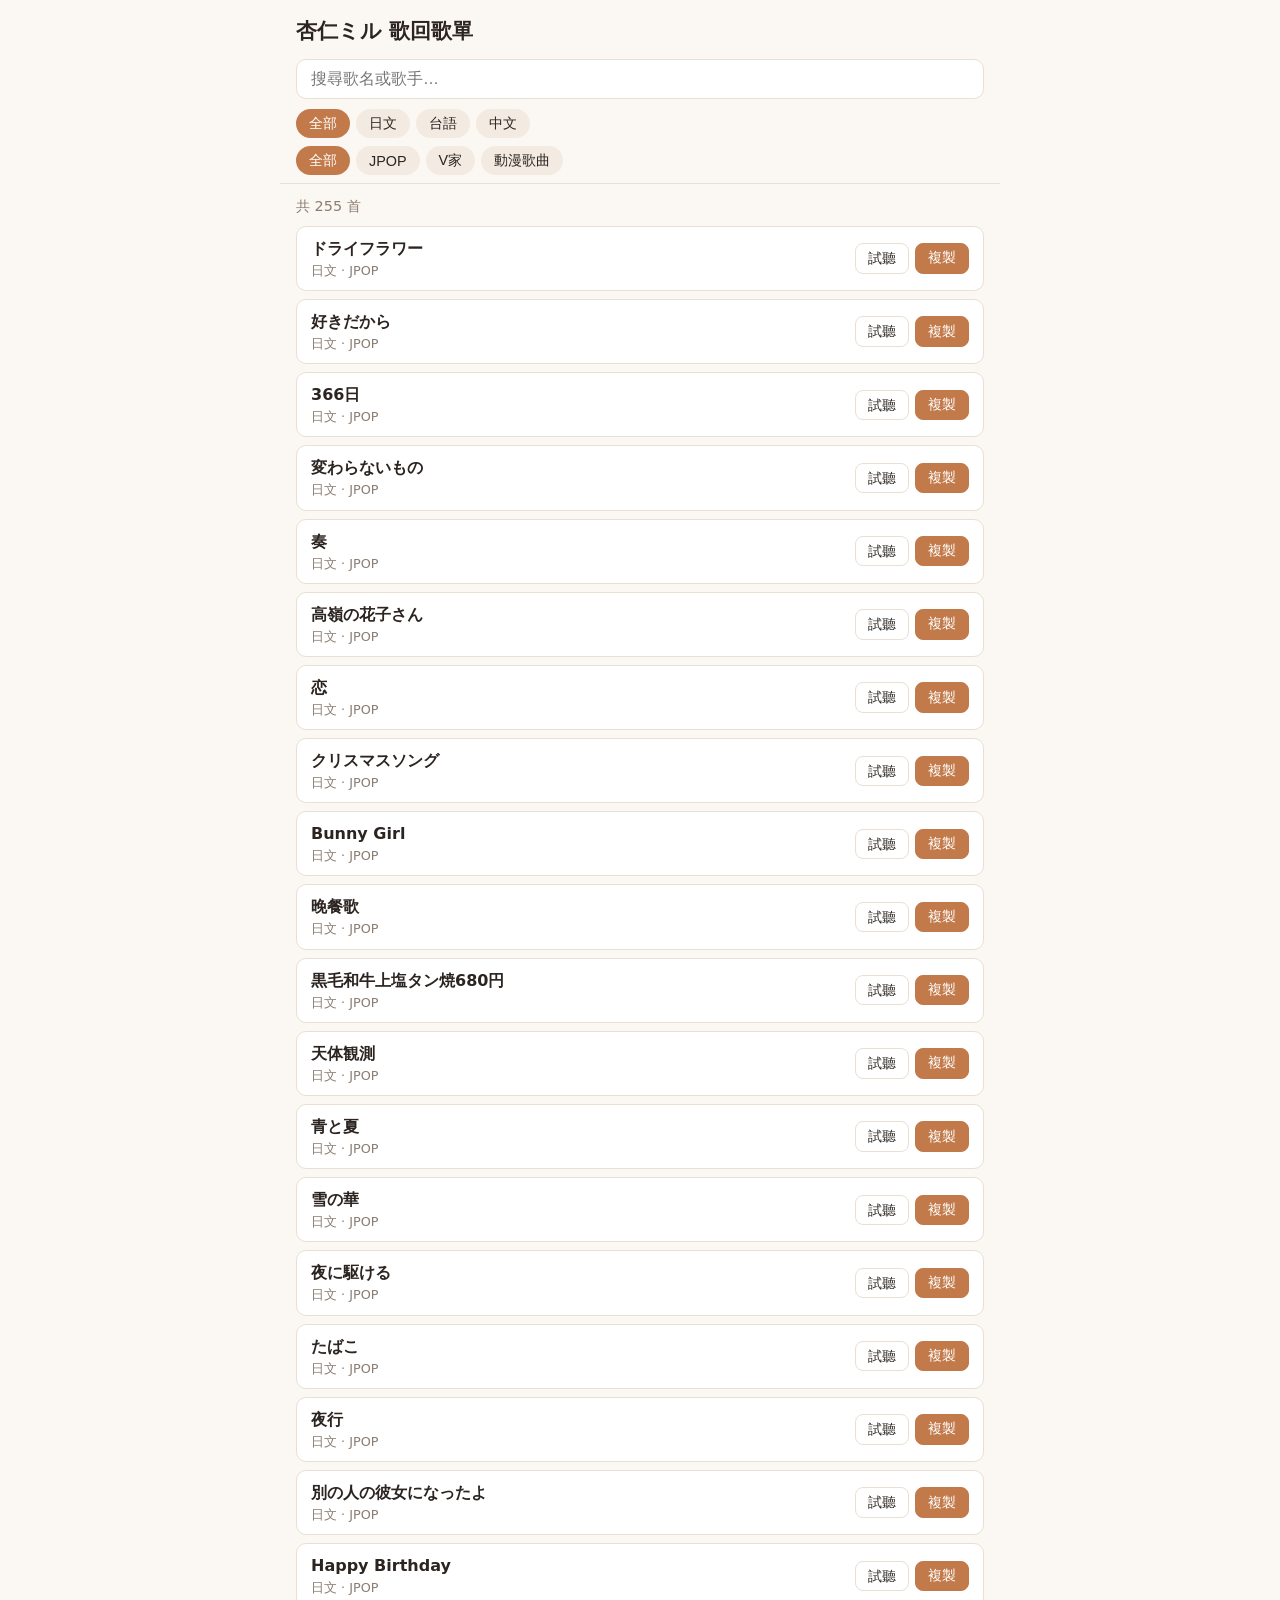
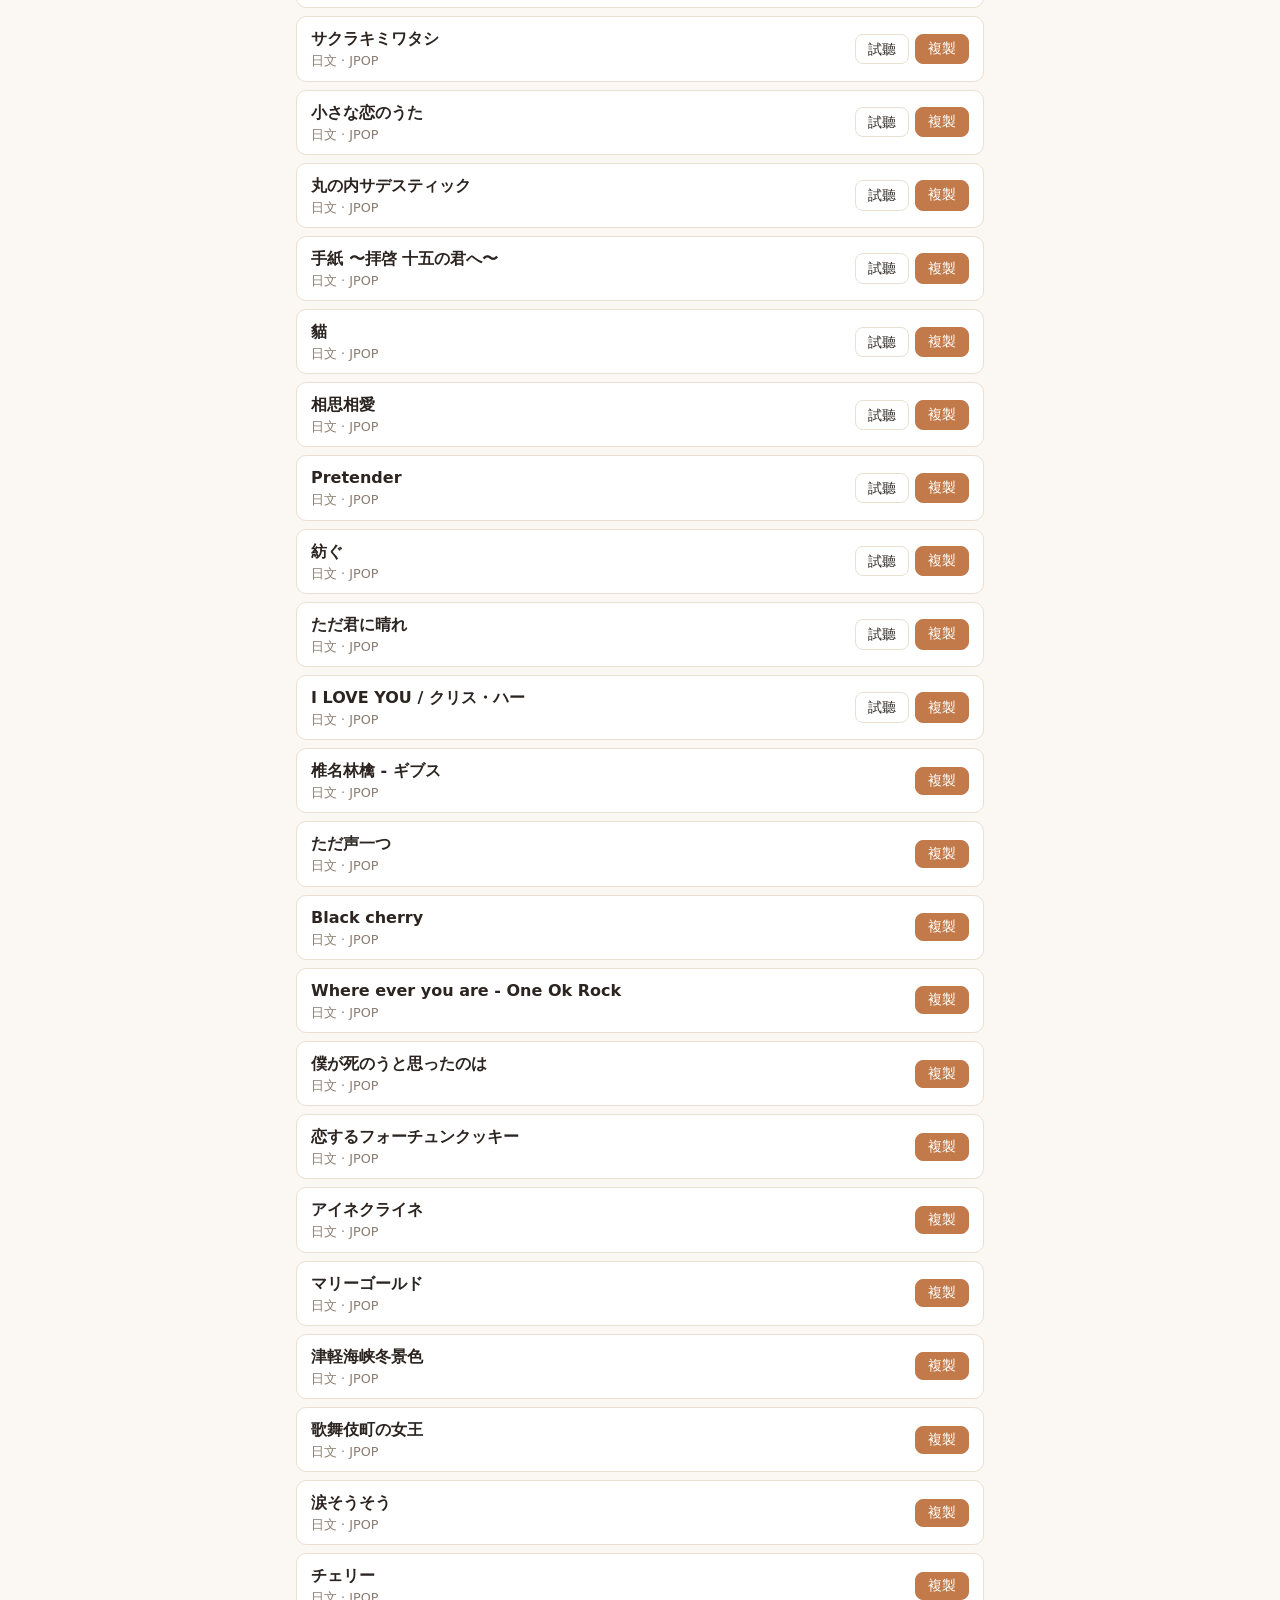
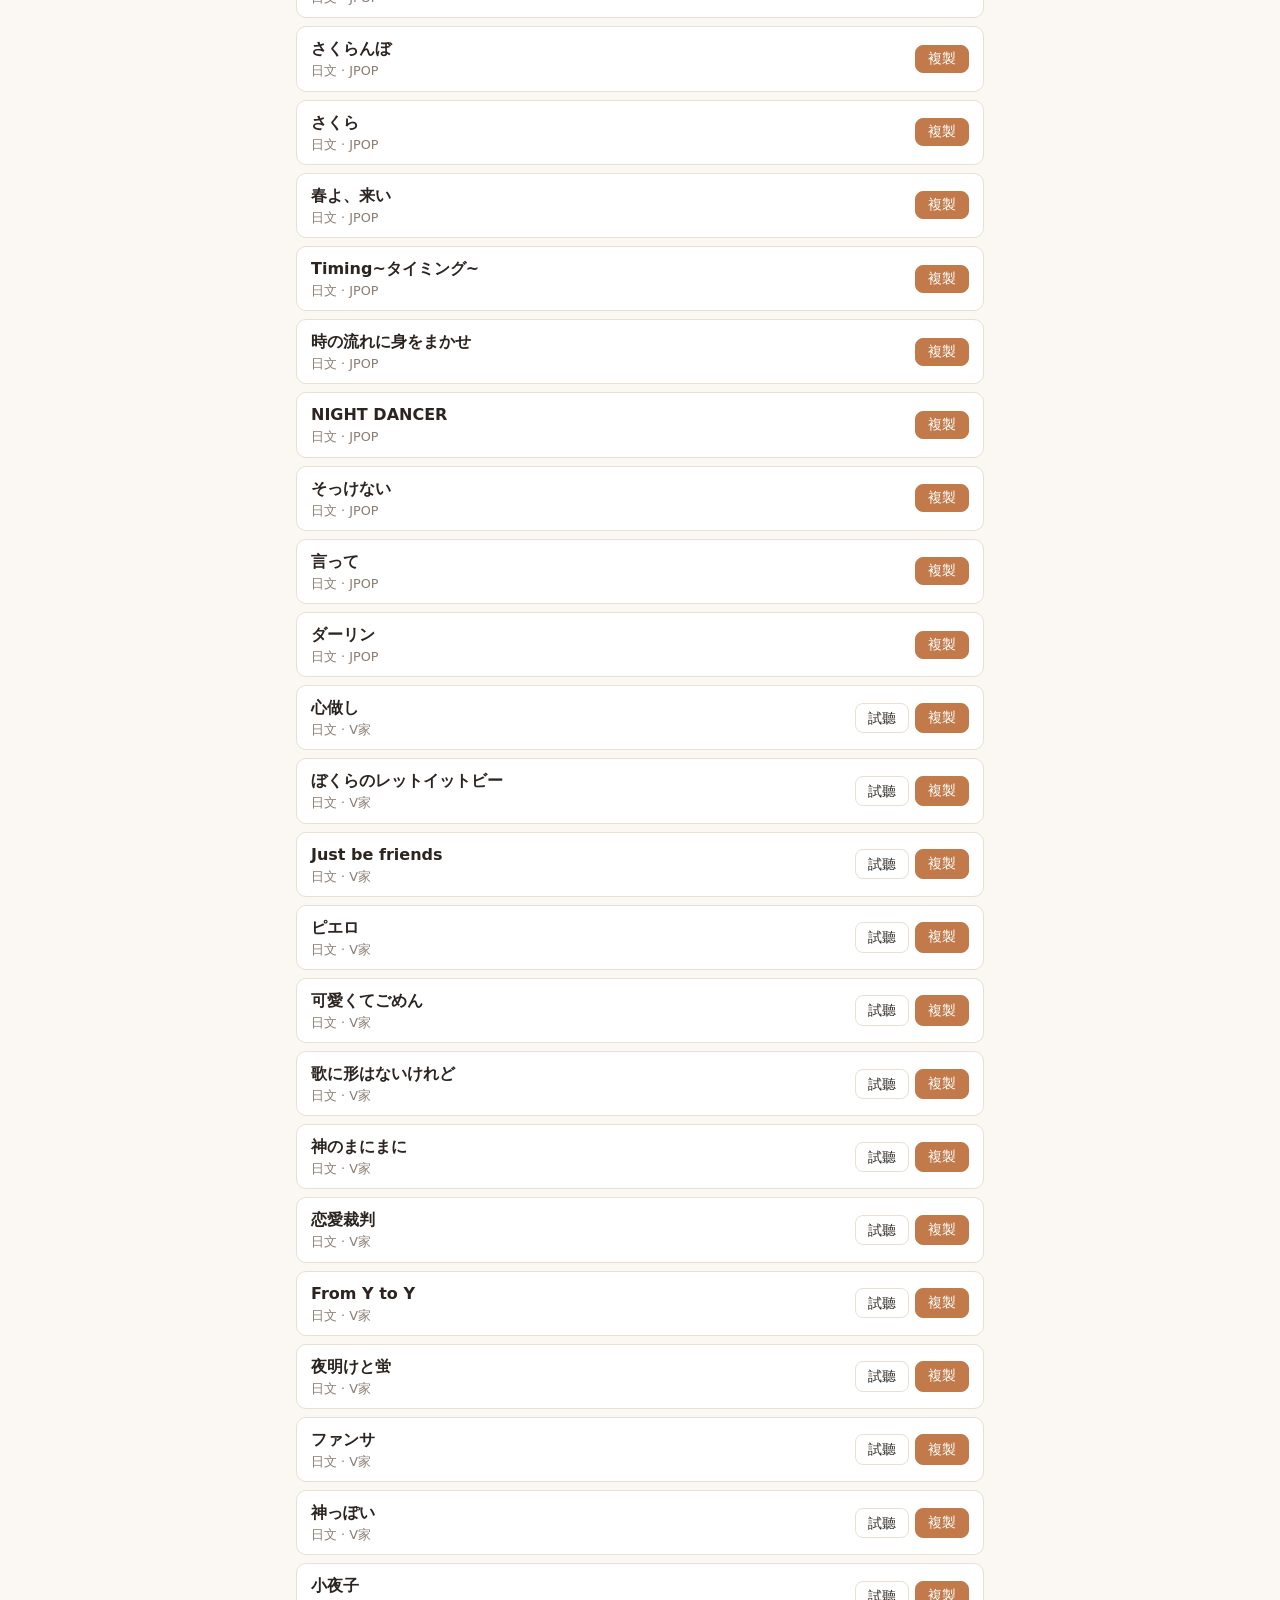
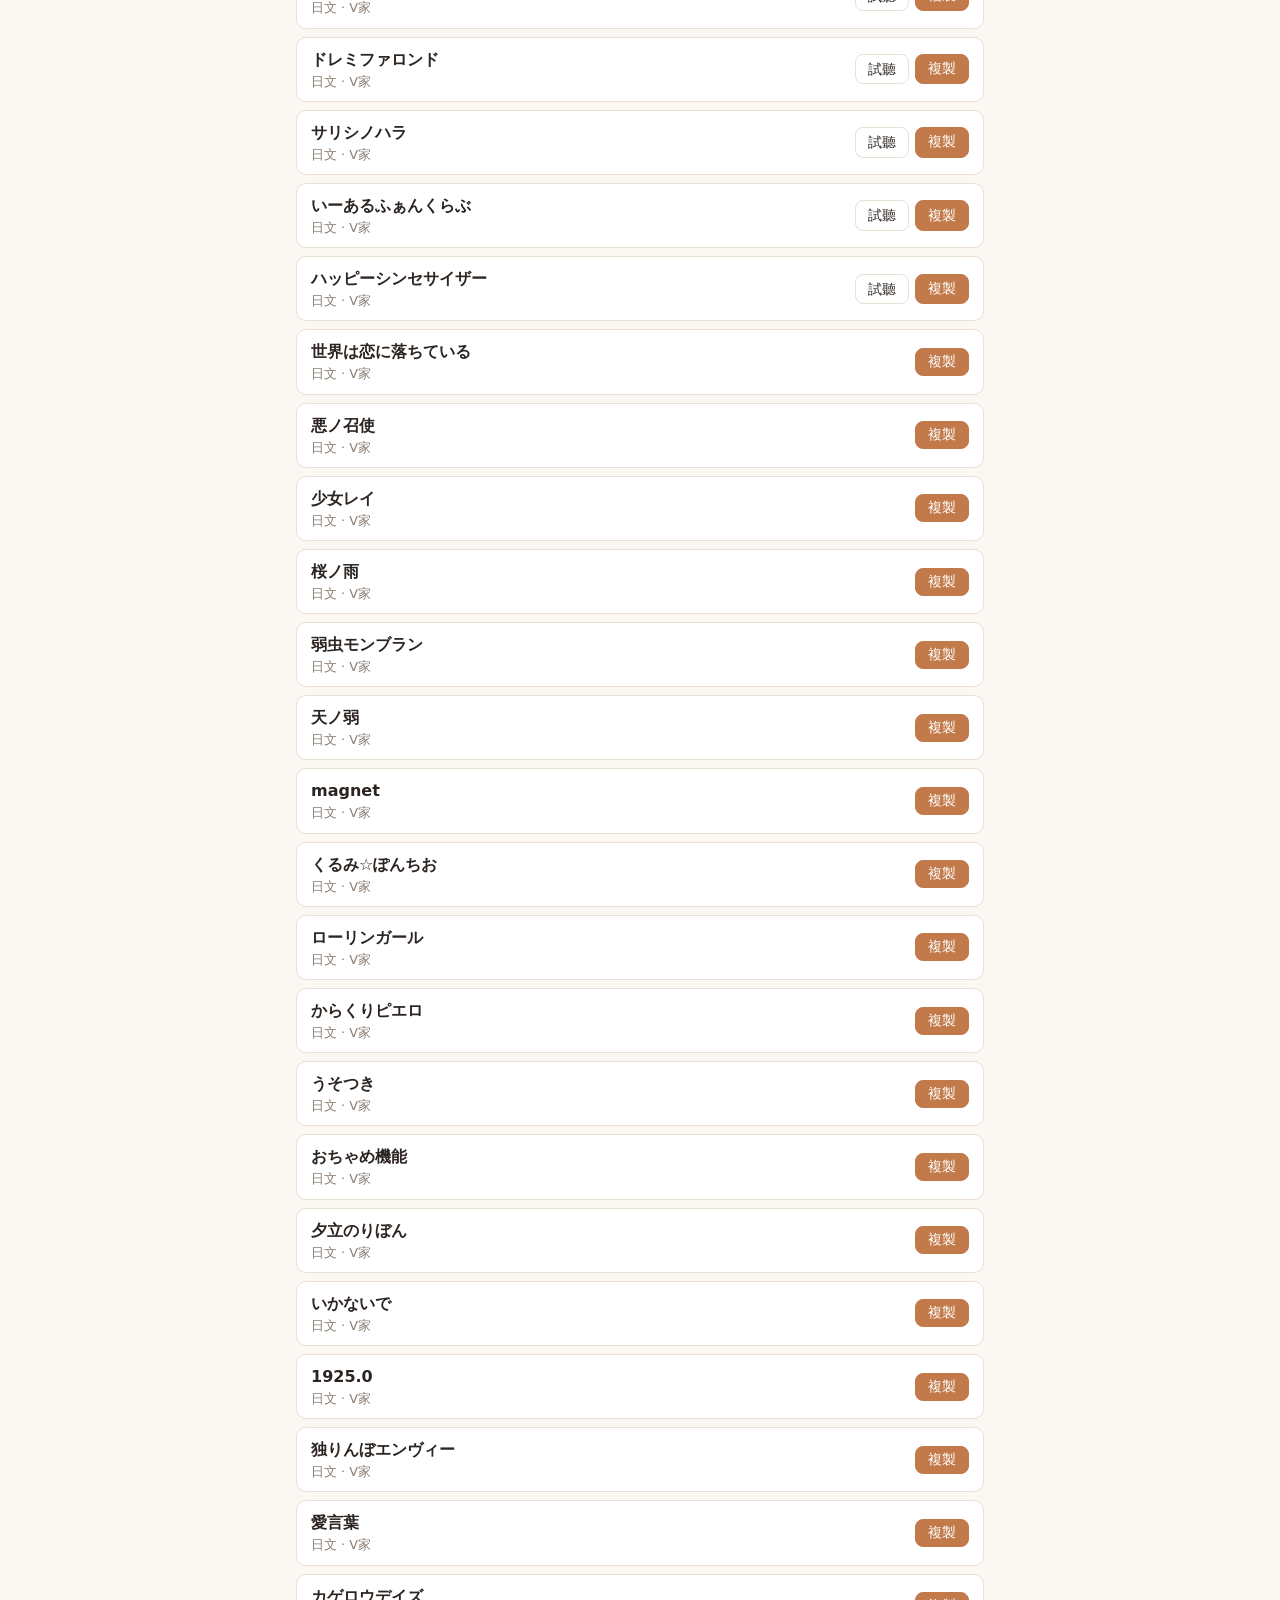
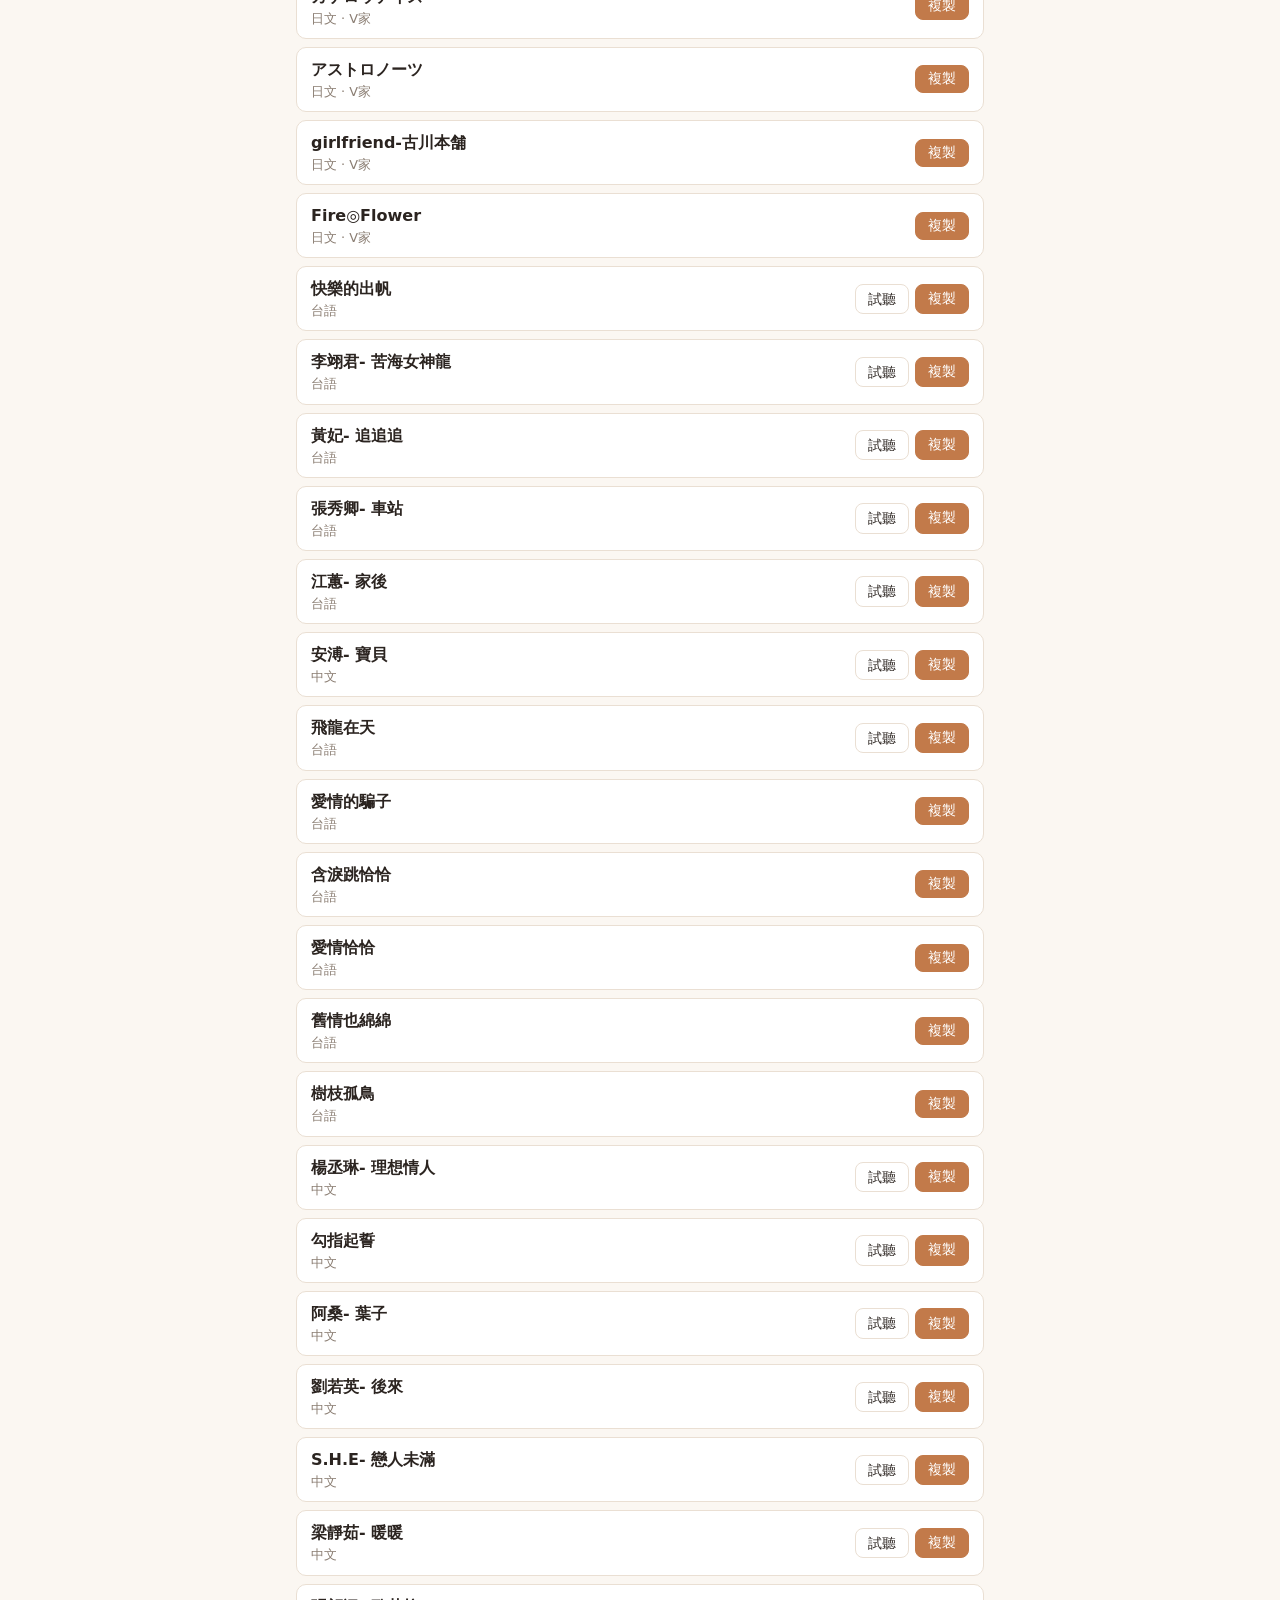
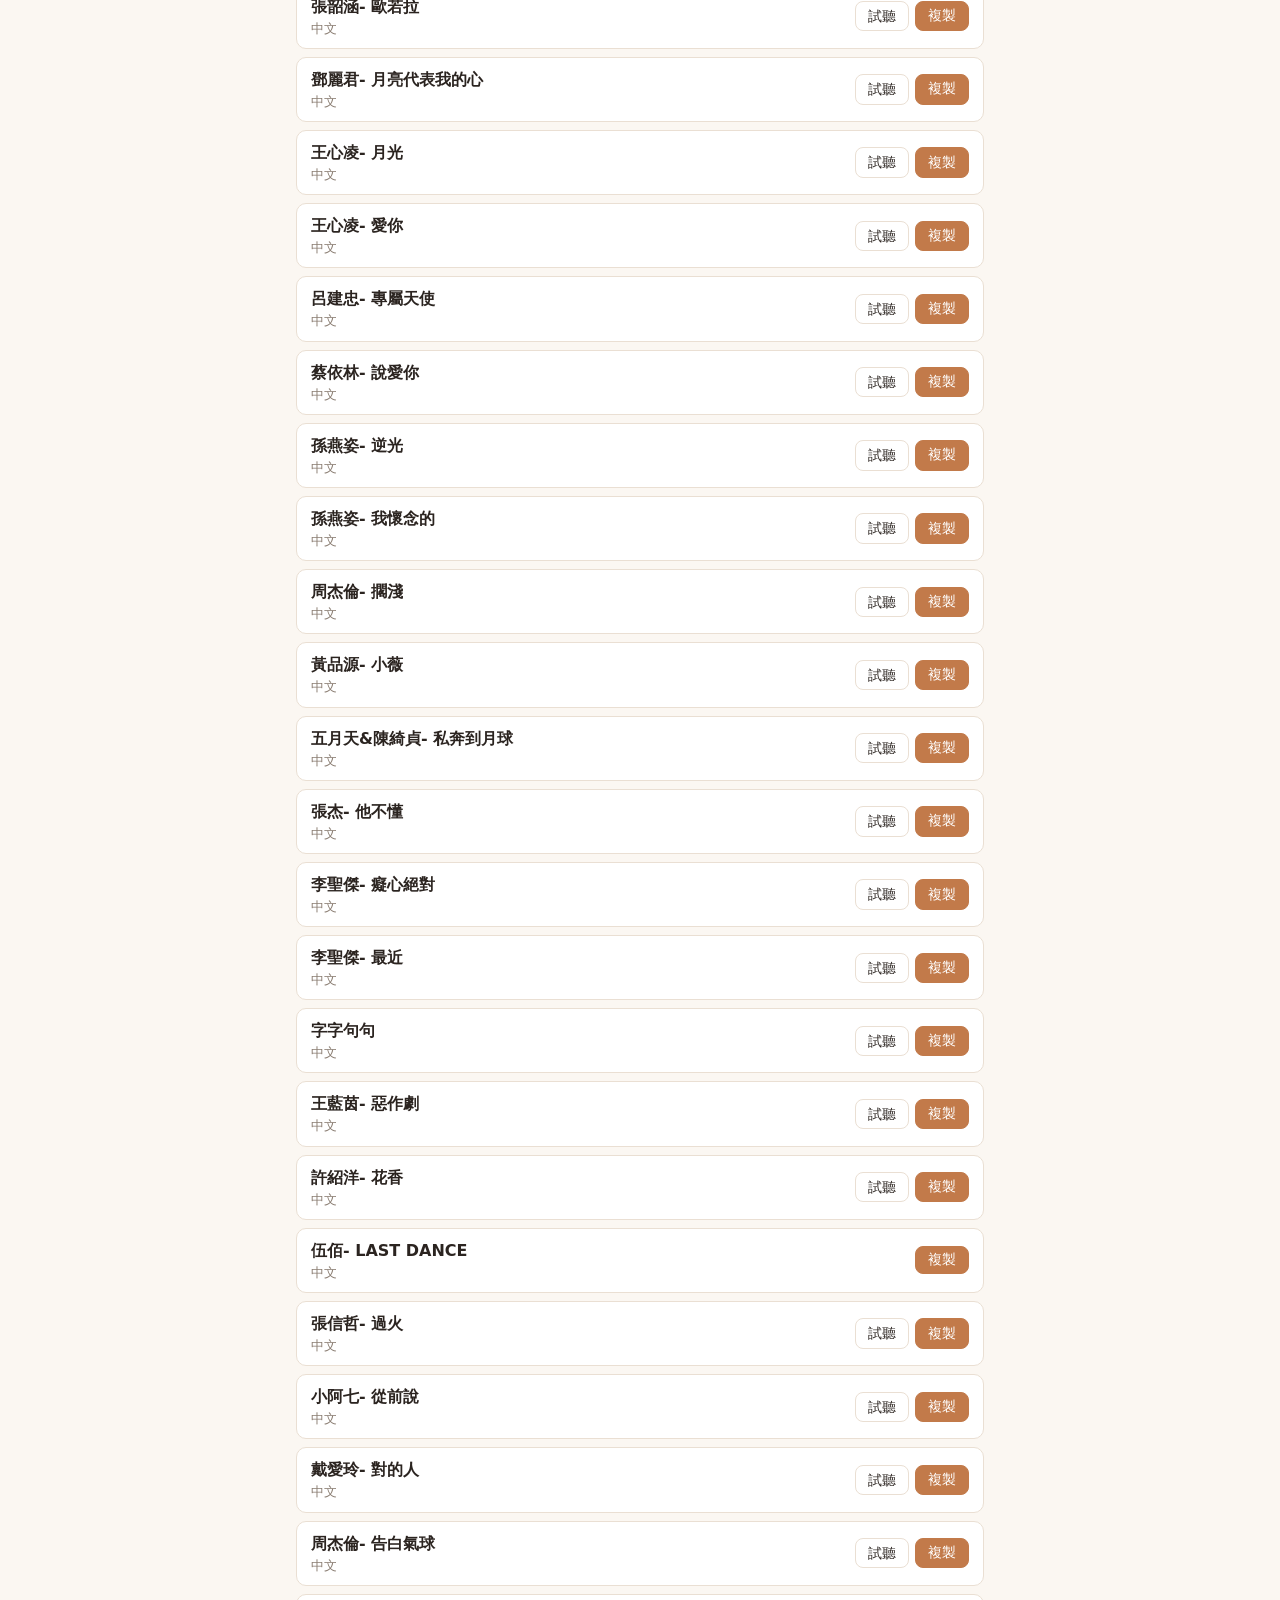
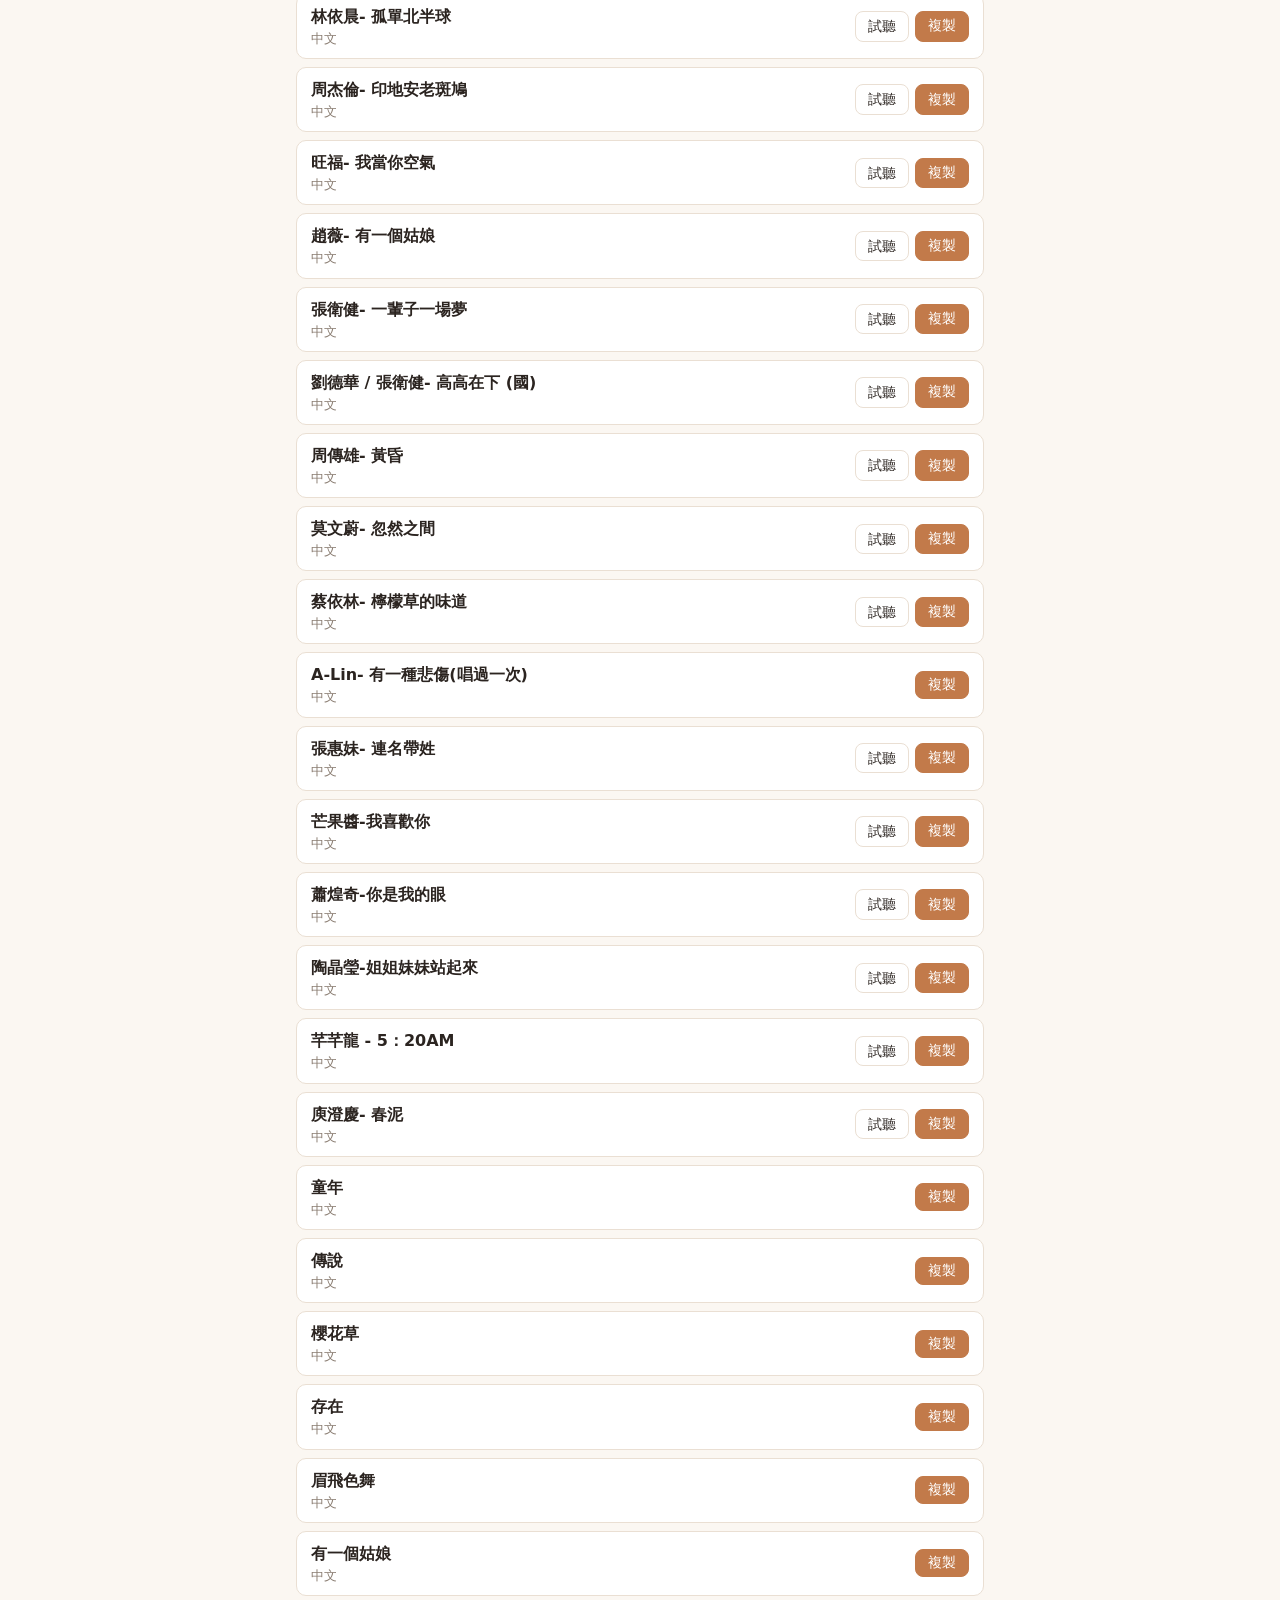
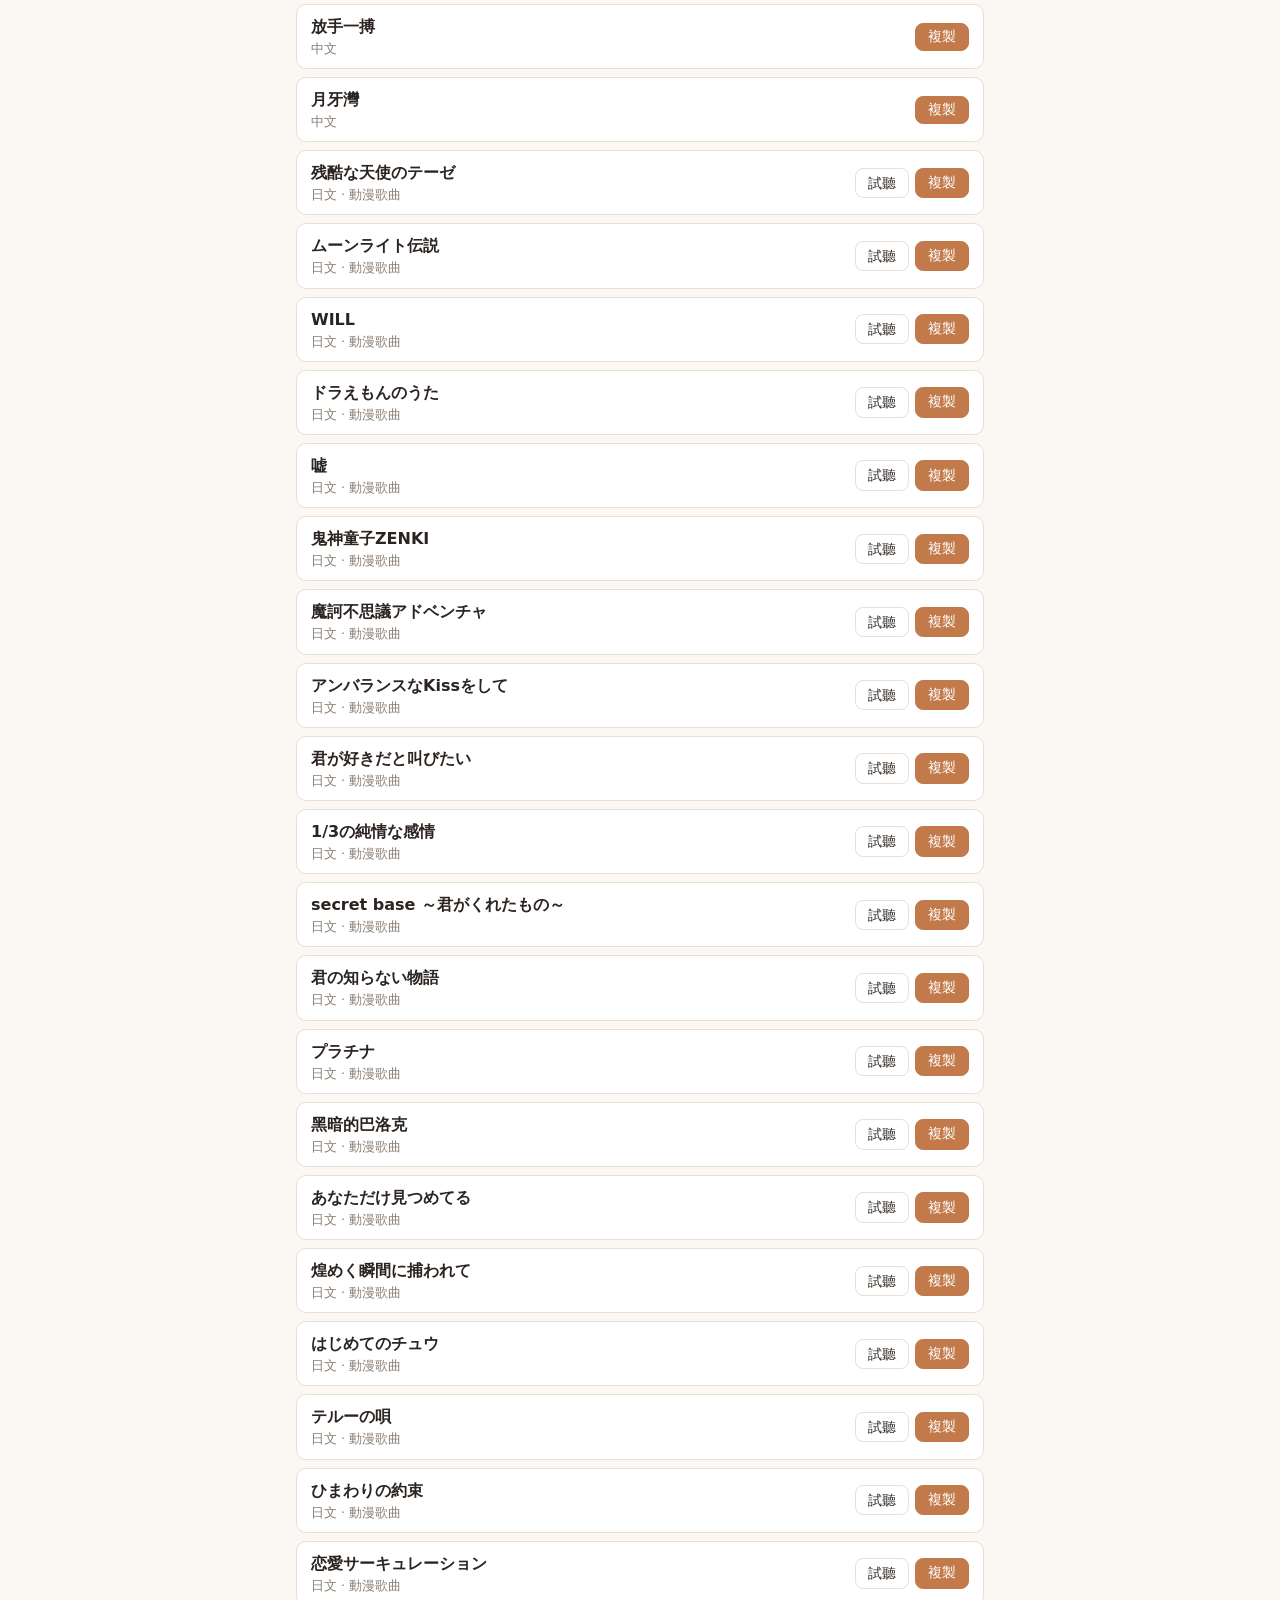
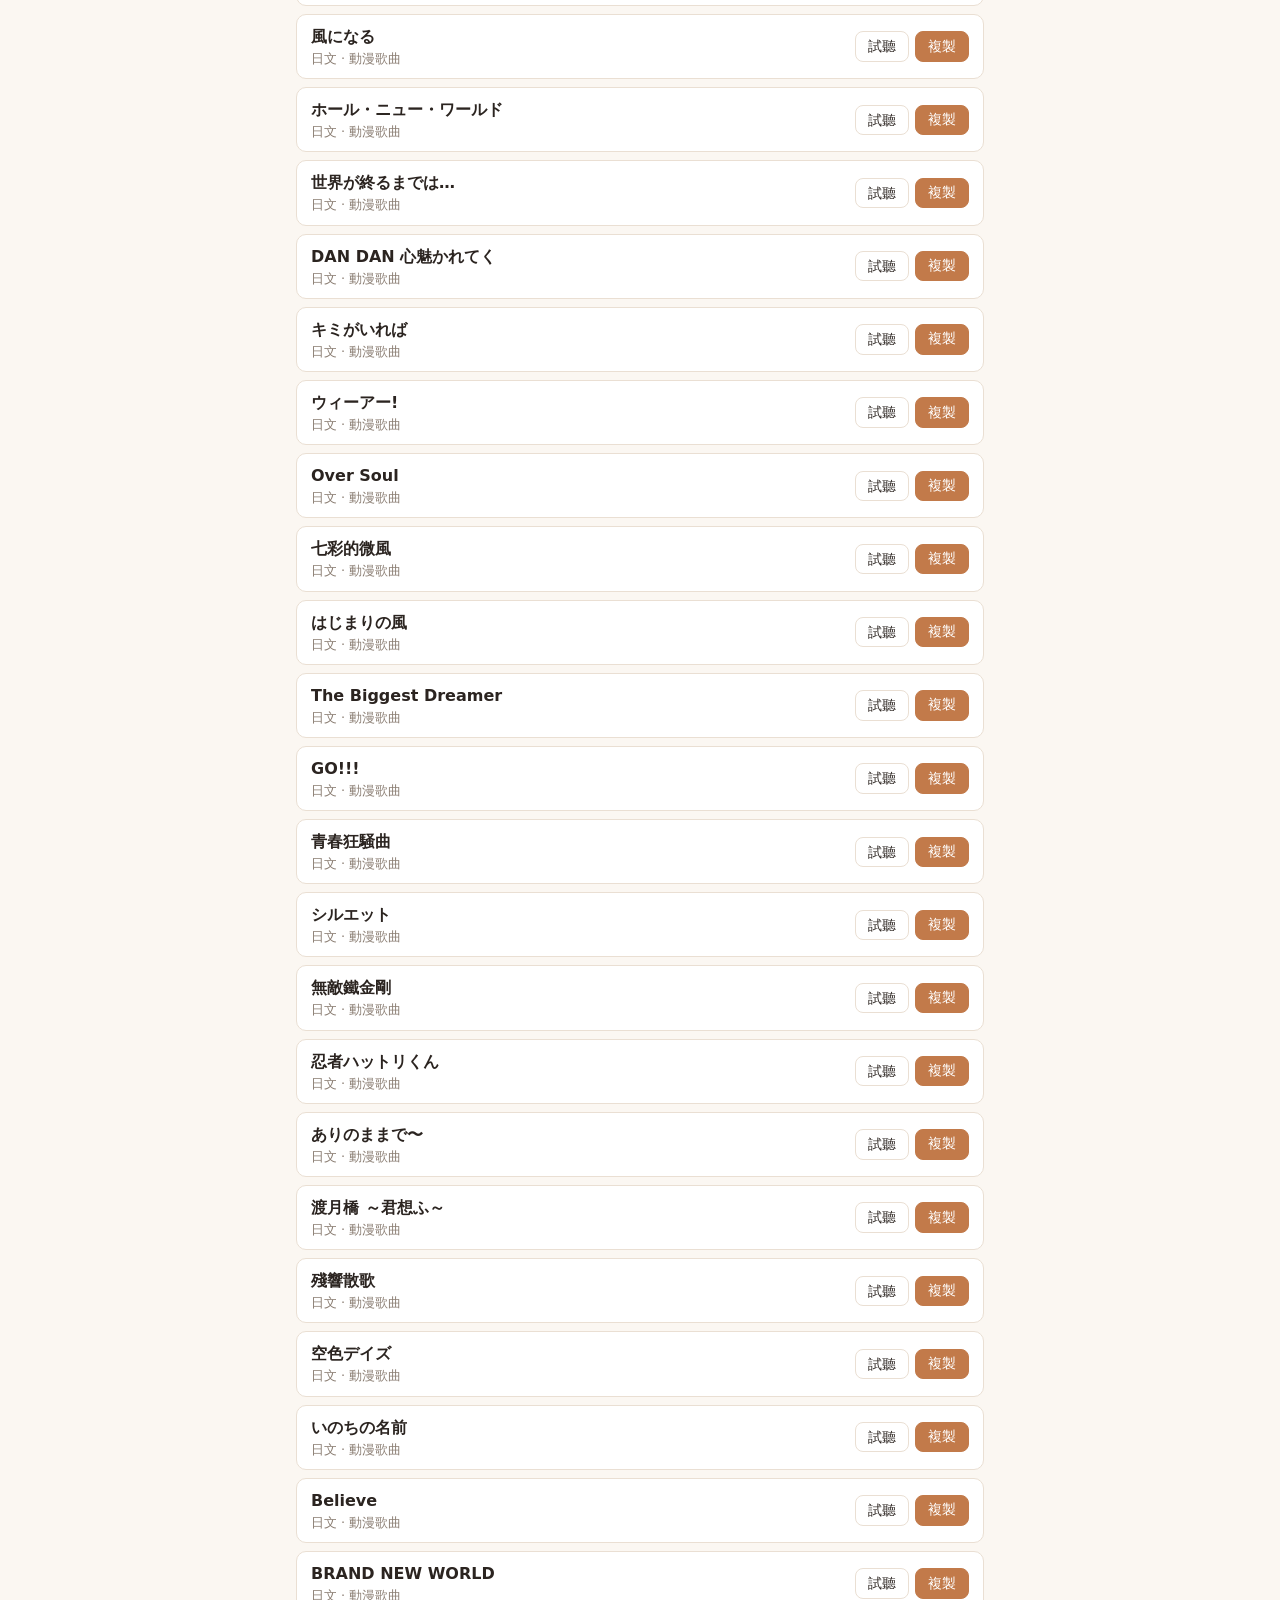
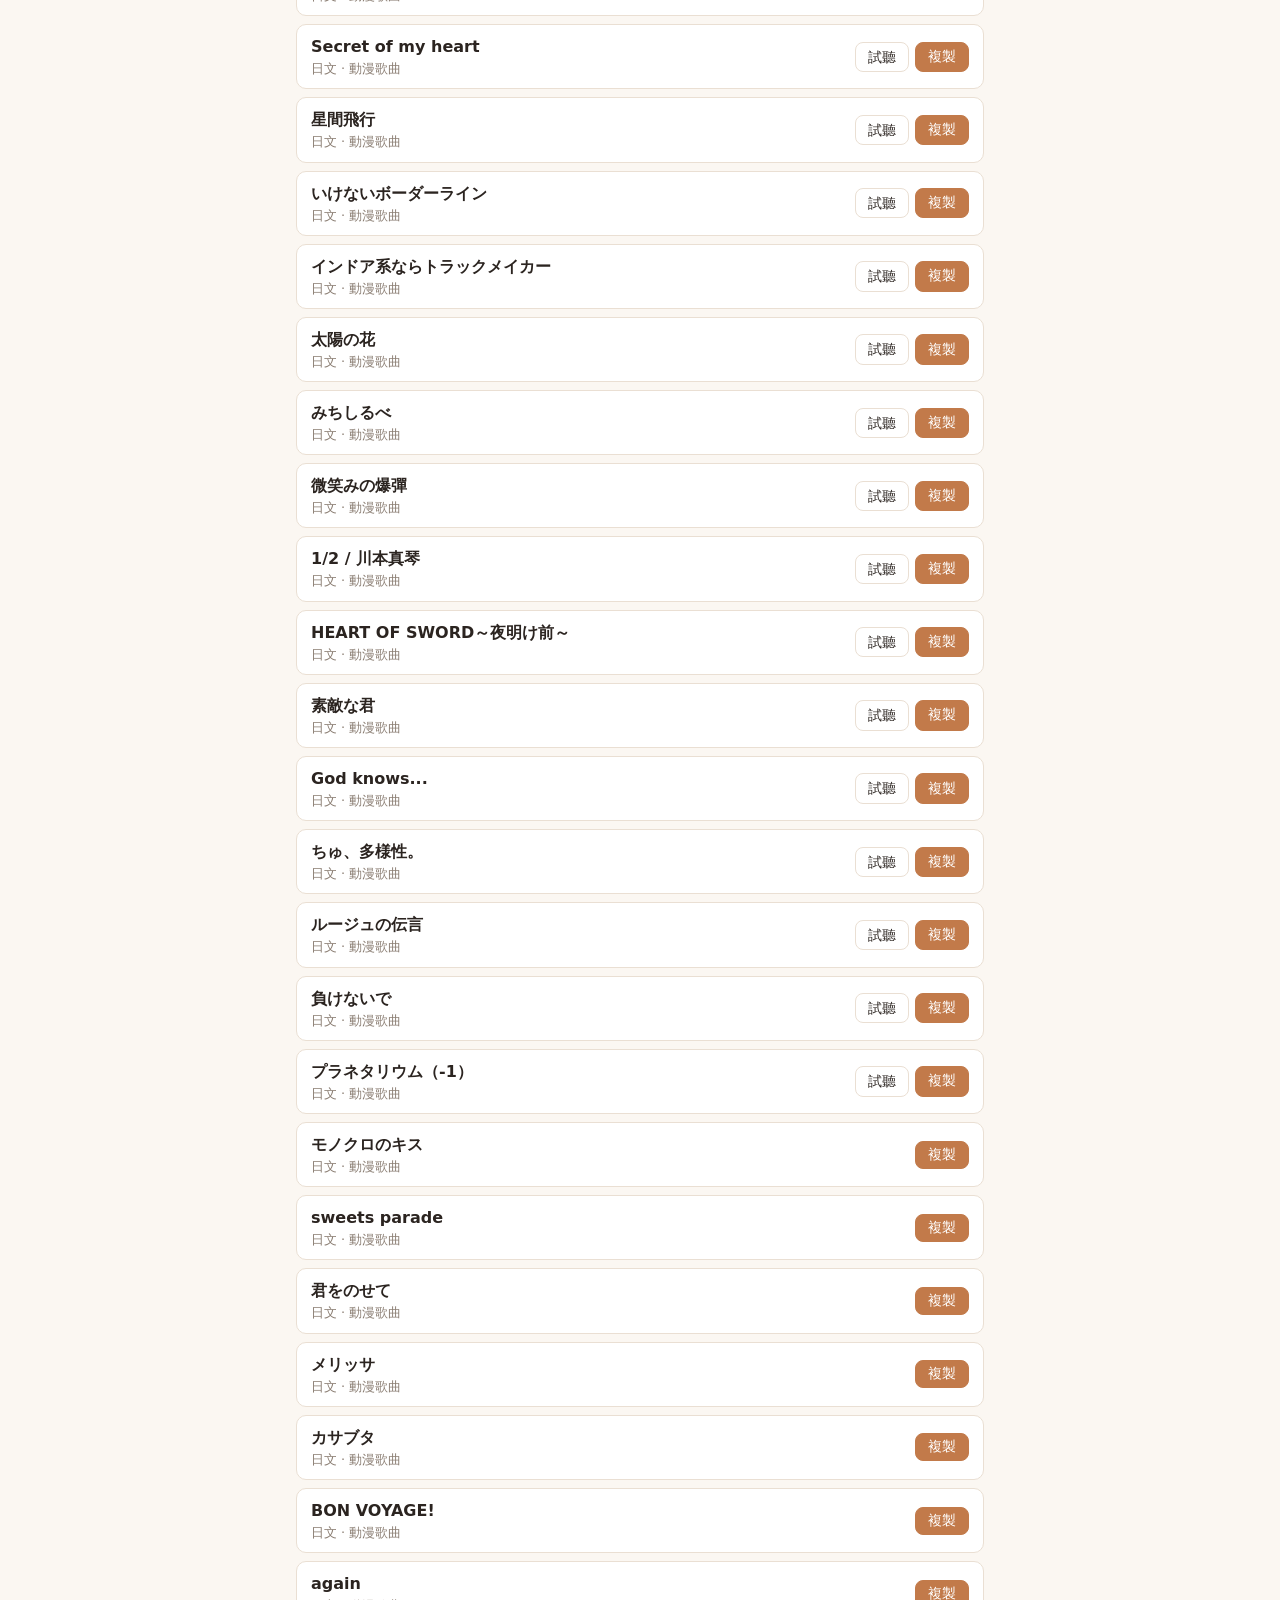
==== site/index.html @ 6dc31c87 "新增可搜尋歌單網頁 MVP - scripts/build_songs.py：把 Excel「資料庫」表格與各分頁連結轉成 site/data/songs.json - site/：關鍵字搜尋、語言與" ====
<!doctype html>
<html lang="zh-Hant">
<head>
  <meta charset="utf-8">
  <meta name="viewport" content="width=device-width, initial-scale=1">
  <title>杏仁ミル 歌回歌單</title>
  <link rel="stylesheet" href="style.css">
</head>
<body>
  <header class="top">
    <h1>杏仁ミル 歌回歌單</h1>
    <input id="search" type="search" placeholder="搜尋歌名或歌手…" autocomplete="off" aria-label="搜尋歌名或歌手">
    <div class="filters">
      <div id="languages" class="chips" role="group" aria-label="語言"></div>
      <div id="categories" class="chips" role="group" aria-label="類別"></div>
    </div>
  </header>

  <main>
    <p id="count" class="count" aria-live="polite"></p>
    <ul id="list" class="list"></ul>
    <p id="empty" class="empty" hidden>找不到符合的歌曲，換個關鍵字試試看</p>
  </main>

  <div id="toast" class="toast" role="status" hidden></div>

  <script type="module" src="app.js"></script>
</body>
</html>
---- site/style.css ----
:root {
  --bg: #fbf7f2;
  --surface: #ffffff;
  --text: #2b2420;
  --muted: #8a7d72;
  --border: #eadfd3;
  --accent: #c27a4a;
  --accent-text: #ffffff;
  --chip: #f3ebe2;
}

@media (prefers-color-scheme: dark) {
  :root {
    --bg: #1c1916;
    --surface: #26221e;
    --text: #f1e9e0;
    --muted: #a89b8f;
    --border: #3a332d;
    --accent: #e09a68;
    --accent-text: #1c1916;
    --chip: #322c27;
  }
}

* { box-sizing: border-box; }

body {
  margin: 0;
  background: var(--bg);
  color: var(--text);
  font-family: system-ui, -apple-system, "Segoe UI", "Noto Sans TC", "Noto Sans JP", sans-serif;
  line-height: 1.5;
}

.top {
  position: sticky;
  top: 0;
  z-index: 1;
  background: var(--bg);
  padding: 16px 16px 8px;
  border-bottom: 1px solid var(--border);
}

.top, main { max-width: 720px; margin: 0 auto; }

h1 { font-size: 1.3rem; margin: 0 0 12px; }

#search {
  width: 100%;
  padding: 10px 14px;
  font-size: 1rem;
  border: 1px solid var(--border);
  border-radius: 10px;
  background: var(--surface);
  color: var(--text);
}
#search:focus { outline: 2px solid var(--accent); outline-offset: 1px; }

.filters { display: grid; gap: 8px; margin-top: 10px; }
.chips { display: flex; flex-wrap: wrap; gap: 6px; }
.chips[hidden] { display: none; }

.chip {
  border: 1px solid transparent;
  background: var(--chip);
  color: var(--text);
  padding: 4px 12px;
  border-radius: 999px;
  font-size: 0.9rem;
  cursor: pointer;
}
.chip[aria-pressed="true"] { background: var(--accent); color: var(--accent-text); }

main { padding: 8px 16px 40px; }

.count { color: var(--muted); font-size: 0.9rem; margin: 4px 0 8px; }

.list { list-style: none; margin: 0; padding: 0; display: grid; gap: 8px; }

.song {
  display: flex;
  align-items: center;
  justify-content: space-between;
  gap: 12px;
  padding: 10px 14px;
  background: var(--surface);
  border: 1px solid var(--border);
  border-radius: 10px;
}

.info { display: grid; min-width: 0; }
.name { font-weight: 600; overflow-wrap: anywhere; }
.tags { color: var(--muted); font-size: 0.8rem; }

.actions { display: flex; gap: 6px; flex-shrink: 0; }

.btn {
  border: 1px solid var(--border);
  background: transparent;
  color: var(--text);
  padding: 4px 12px;
  border-radius: 8px;
  font-size: 0.85rem;
  text-decoration: none;
  cursor: pointer;
}
.btn.primary { background: var(--accent); border-color: var(--accent); color: var(--accent-text); }

.empty { text-align: center; color: var(--muted); padding: 32px 0; }

.toast {
  position: fixed;
  left: 50%;
  bottom: 24px;
  transform: translateX(-50%);
  background: var(--text);
  color: var(--bg);
  padding: 8px 16px;
  border-radius: 8px;
  font-size: 0.9rem;
  max-width: calc(100% - 32px);
}
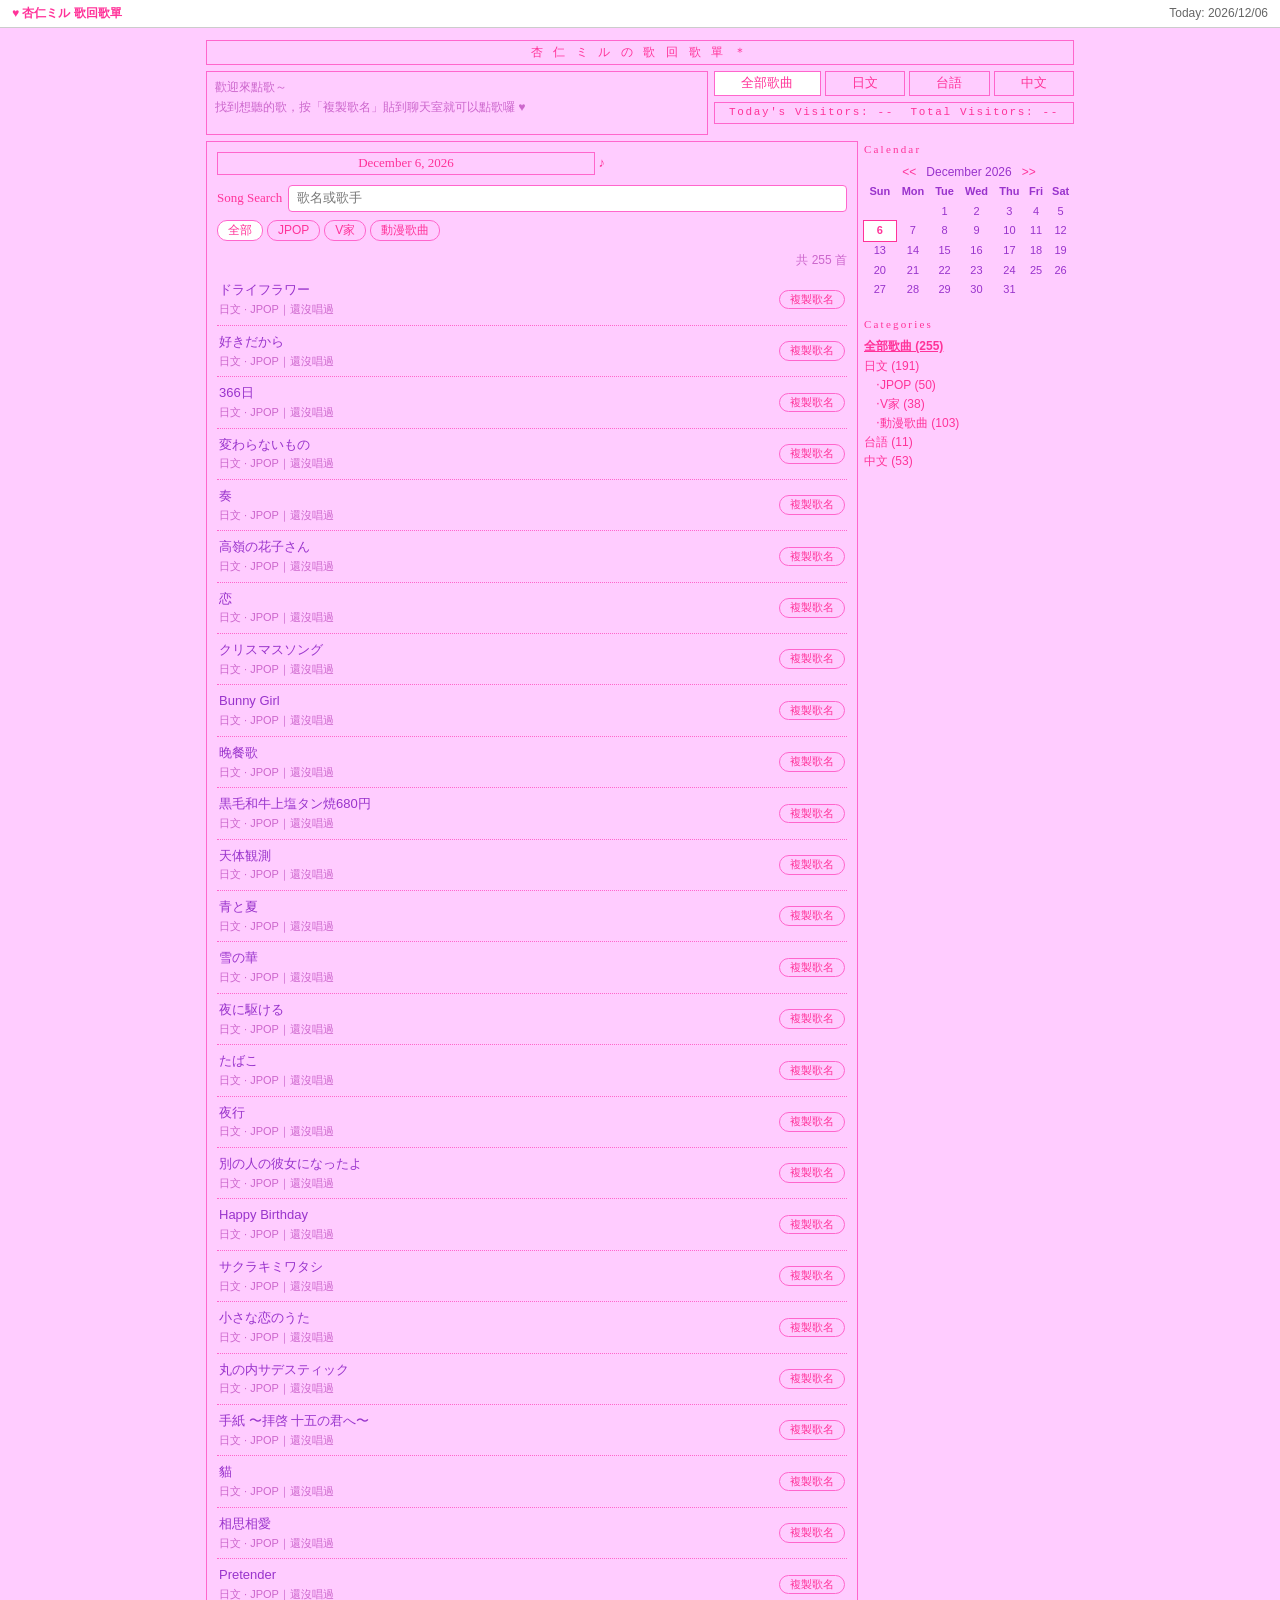
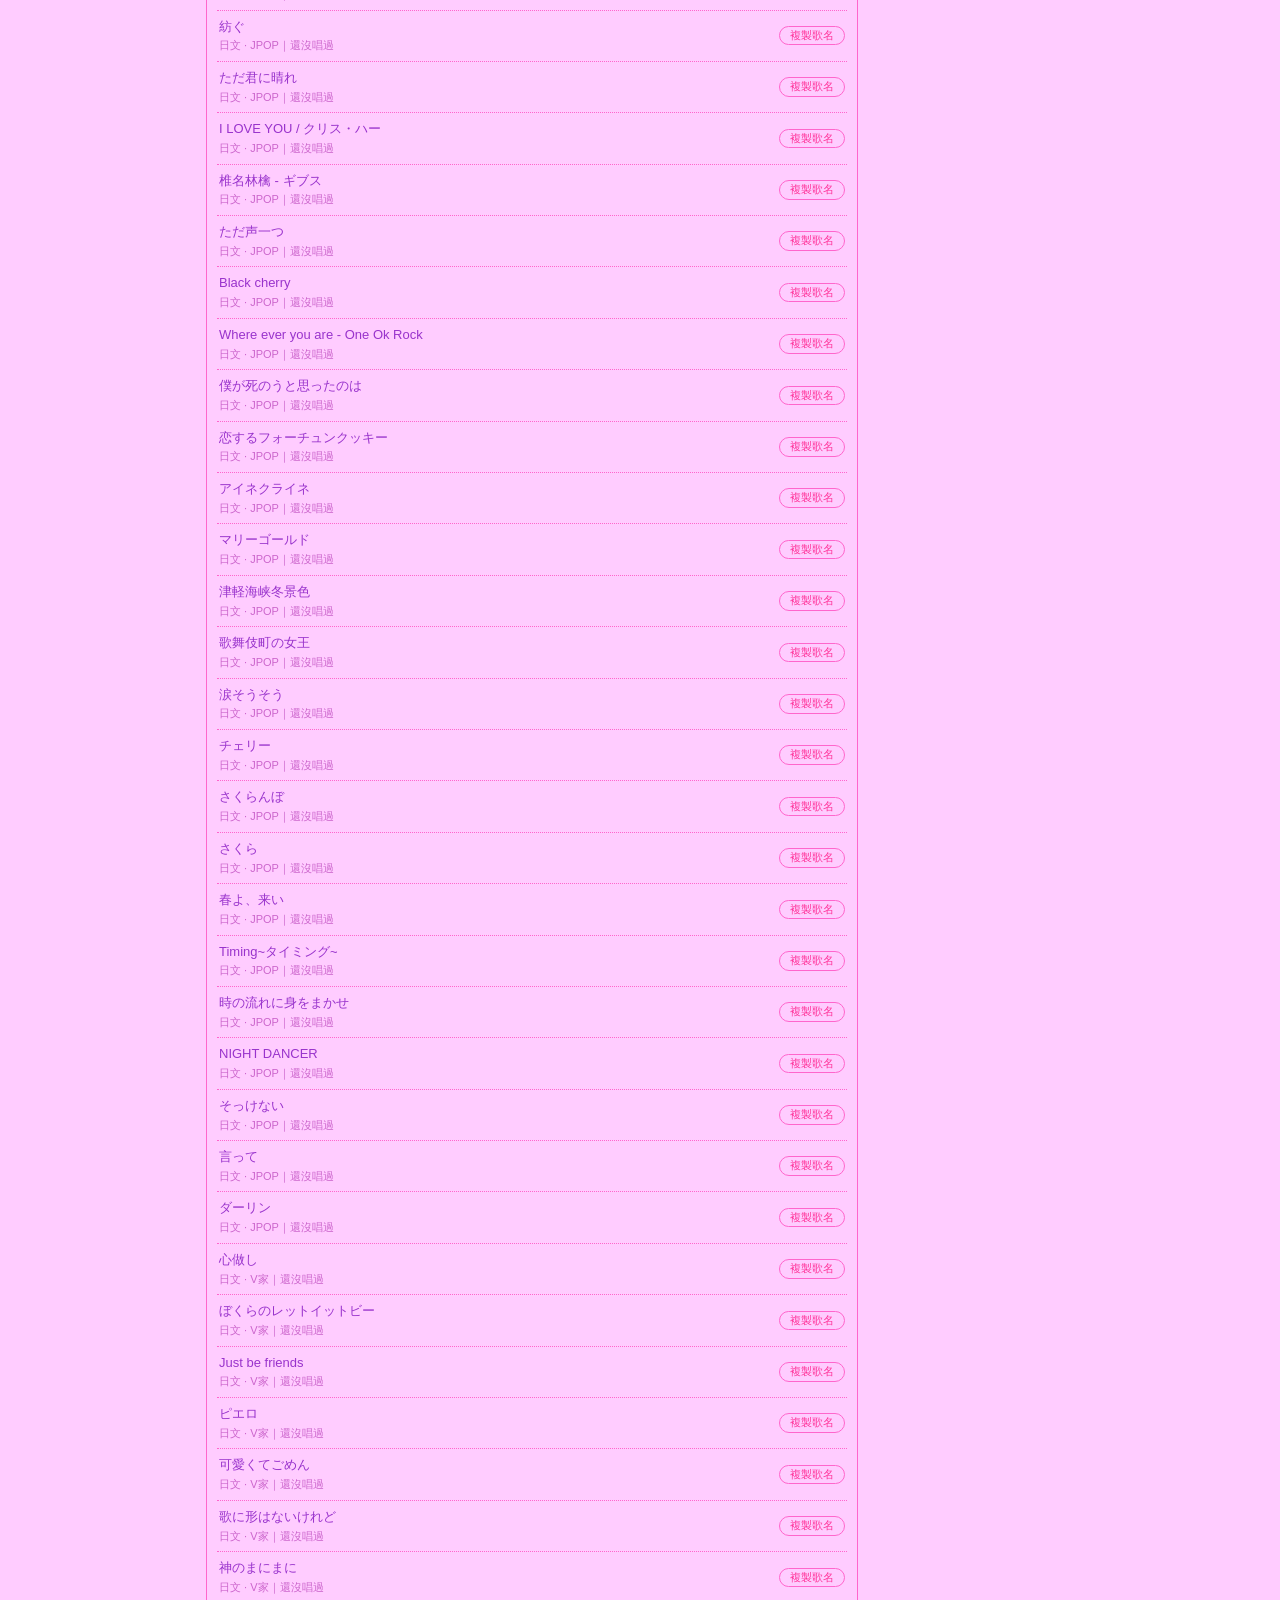
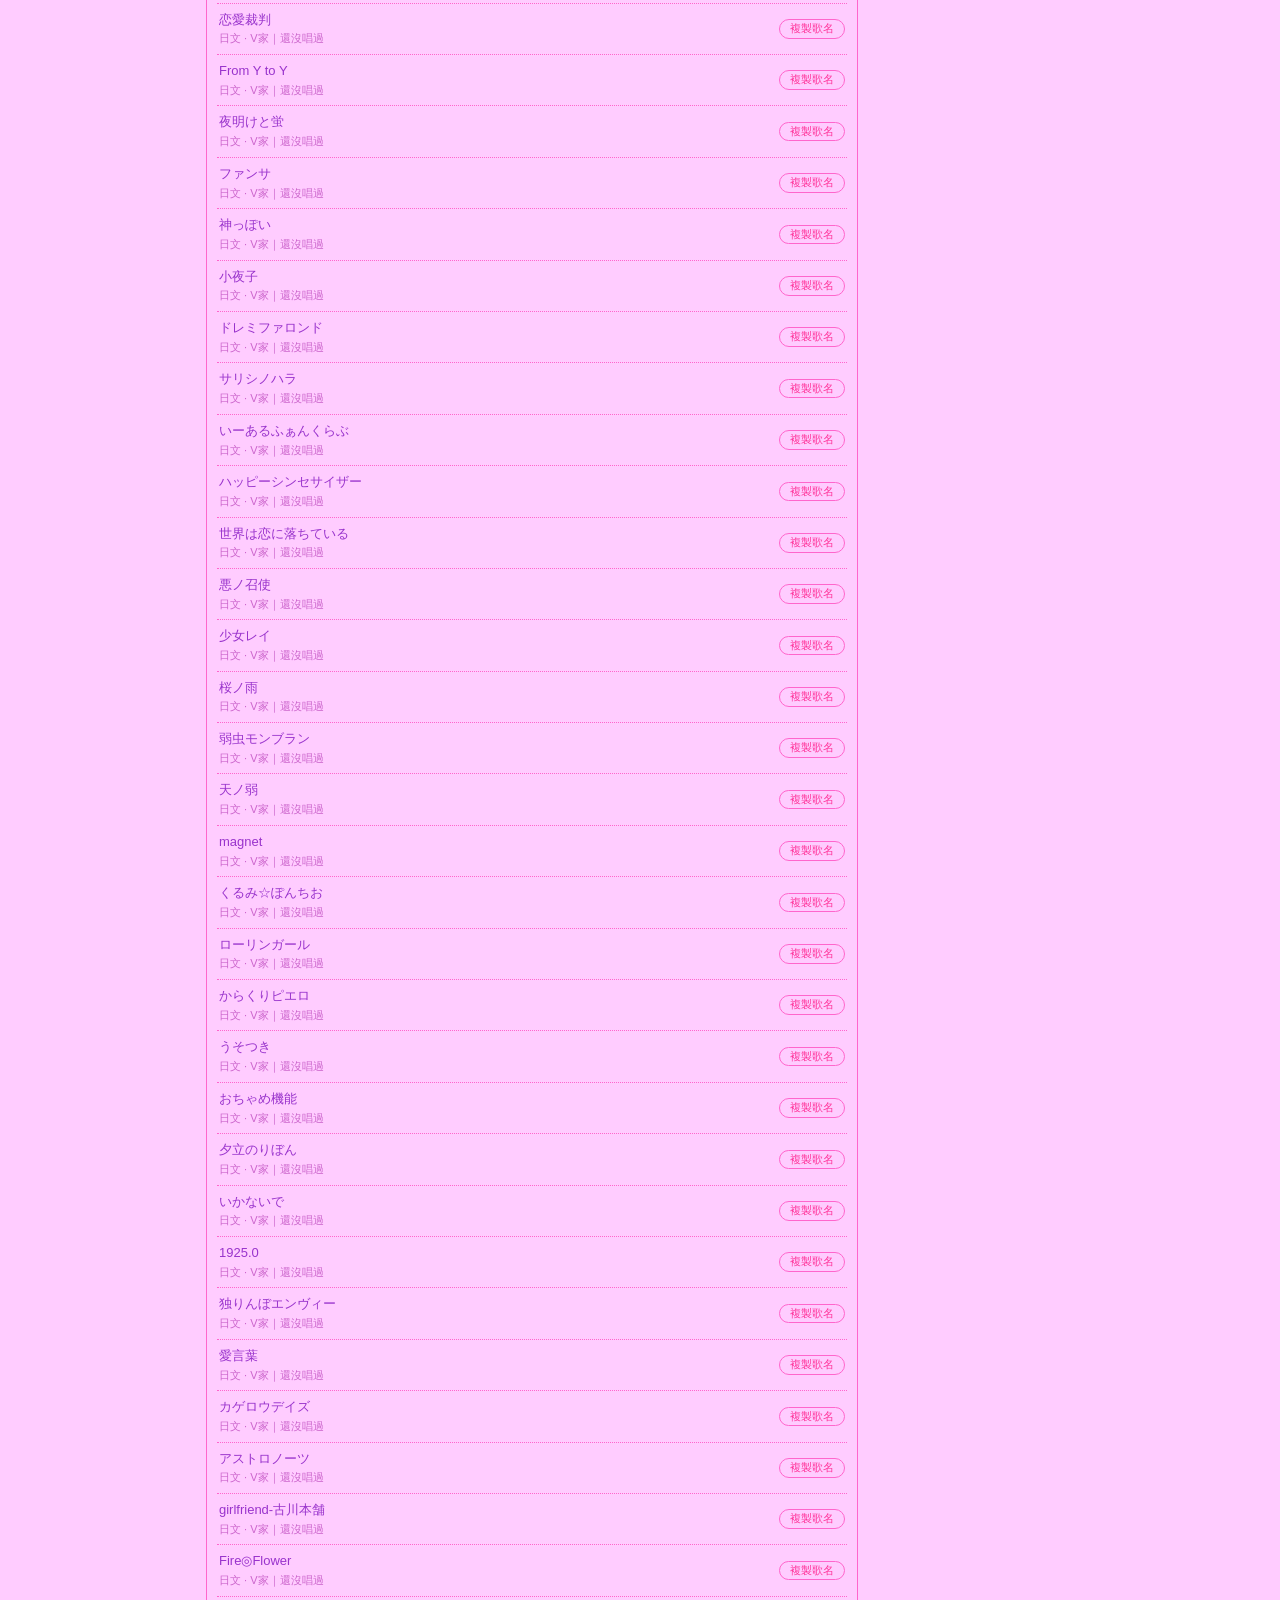
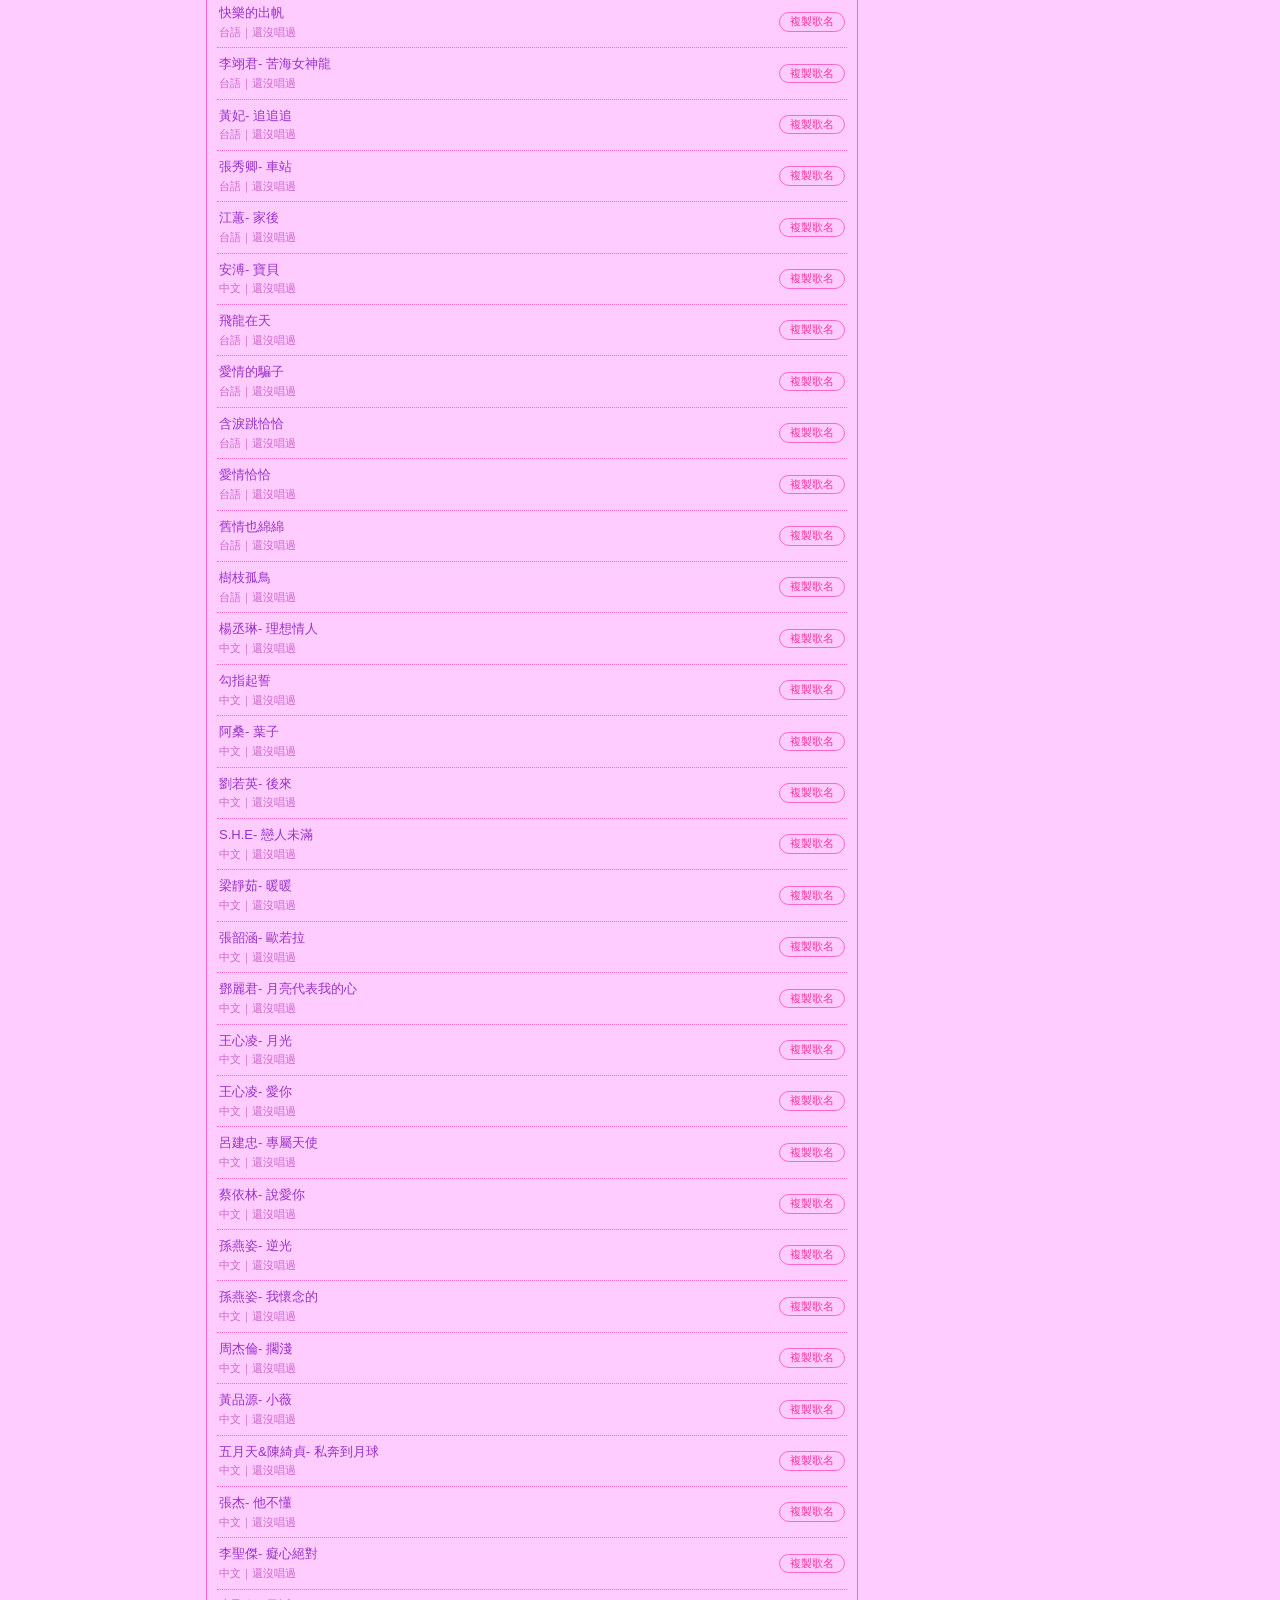
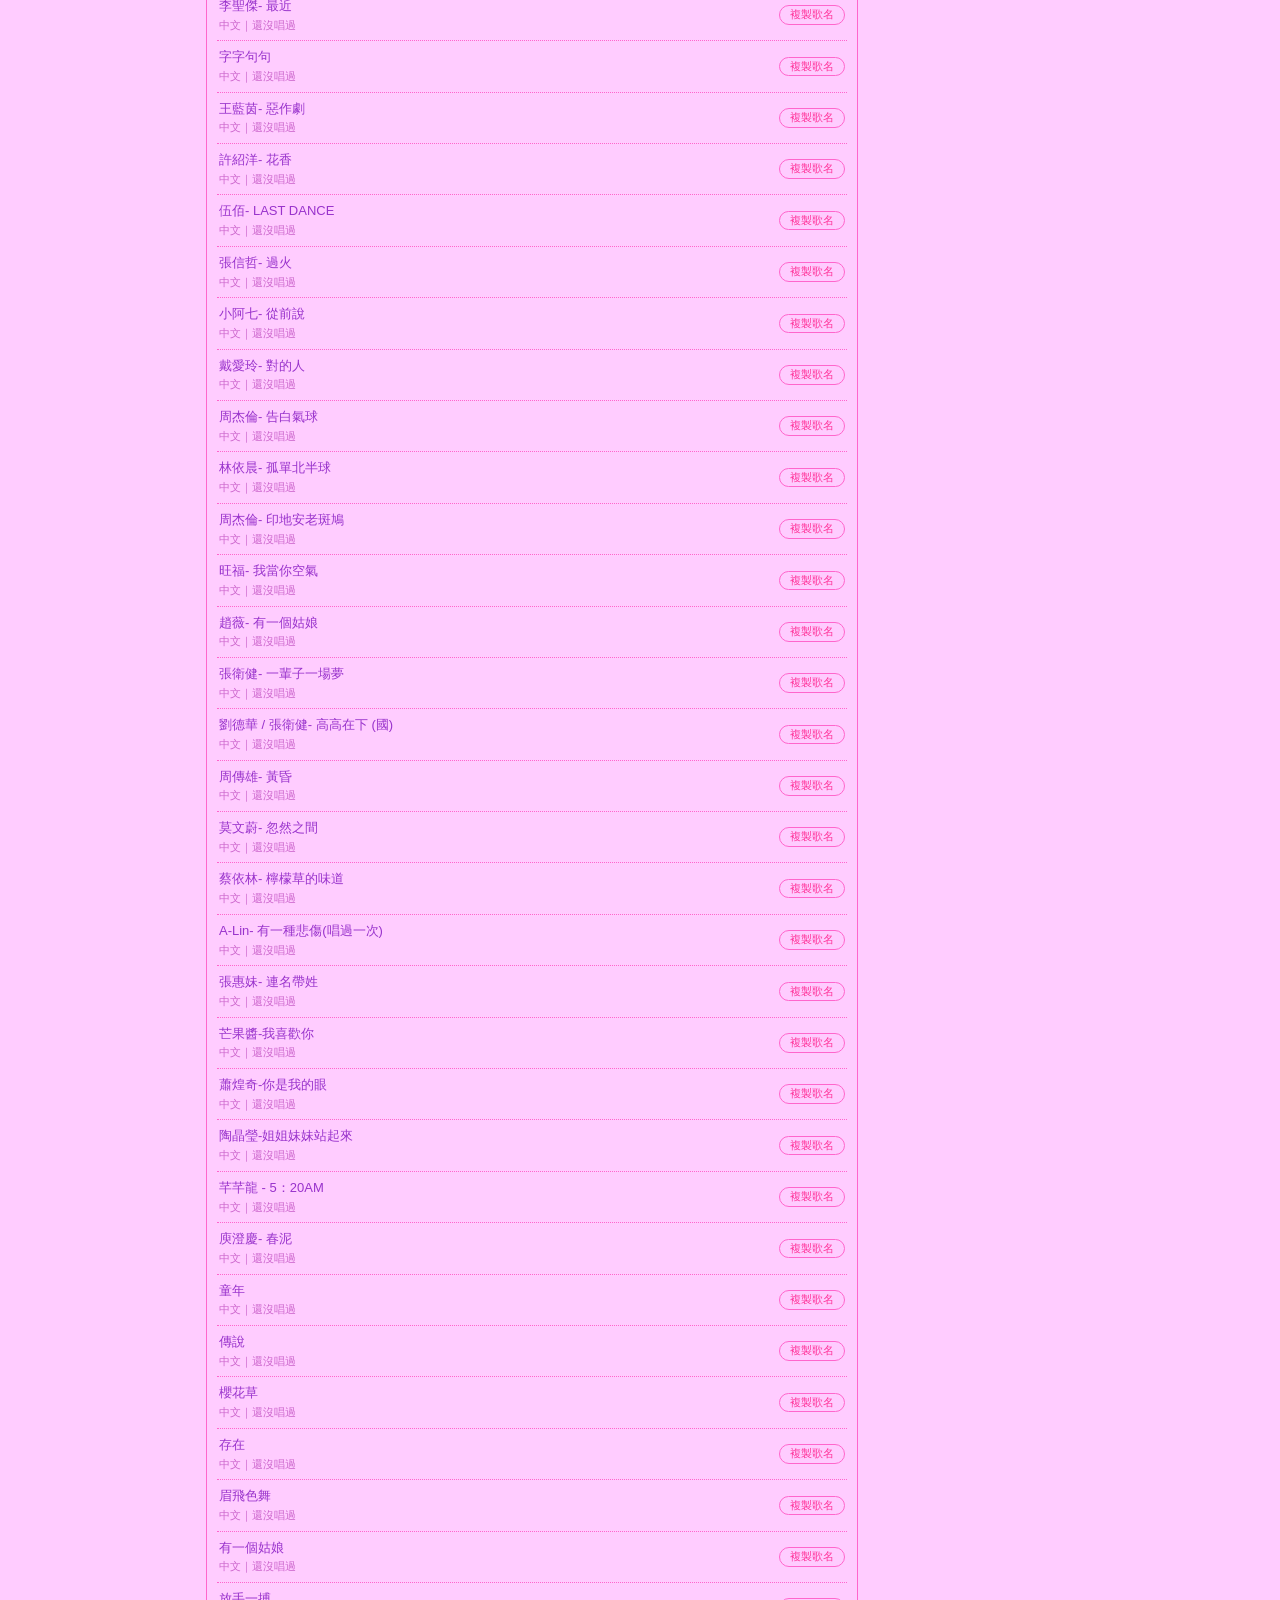
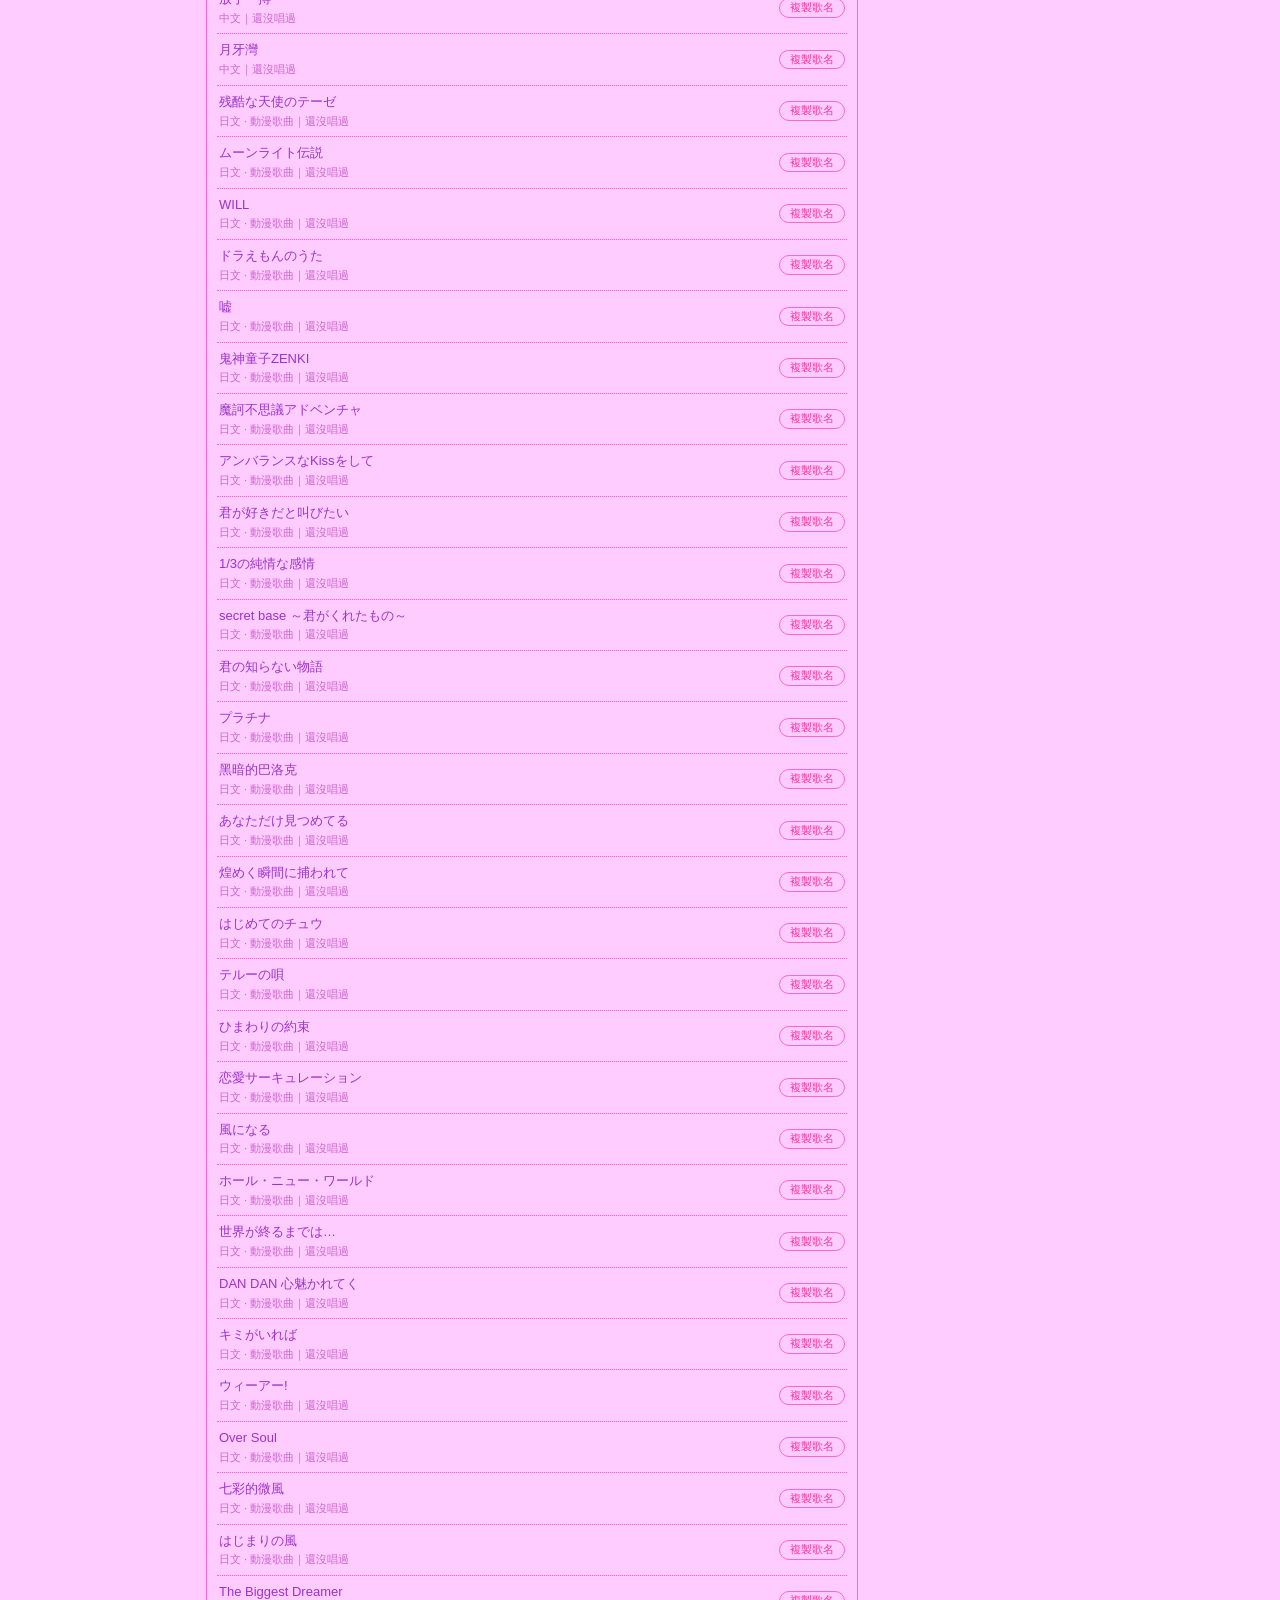
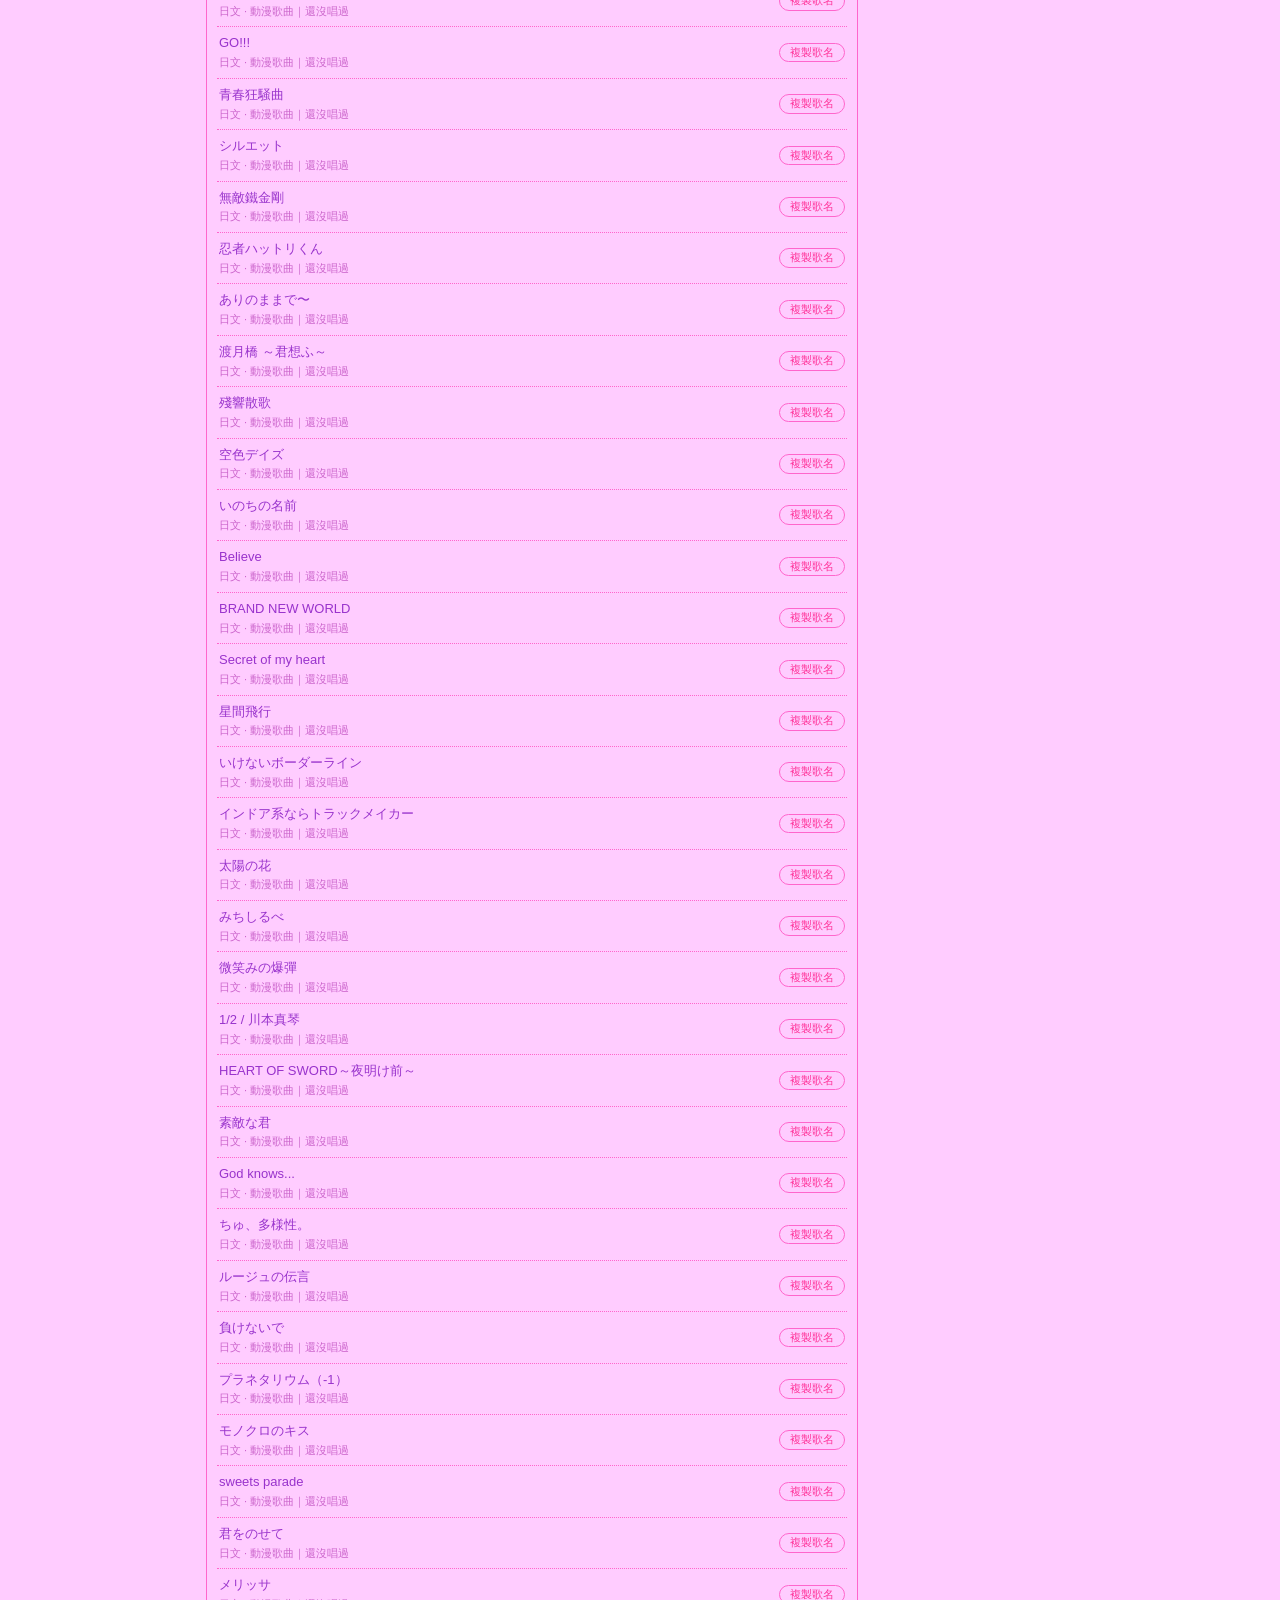
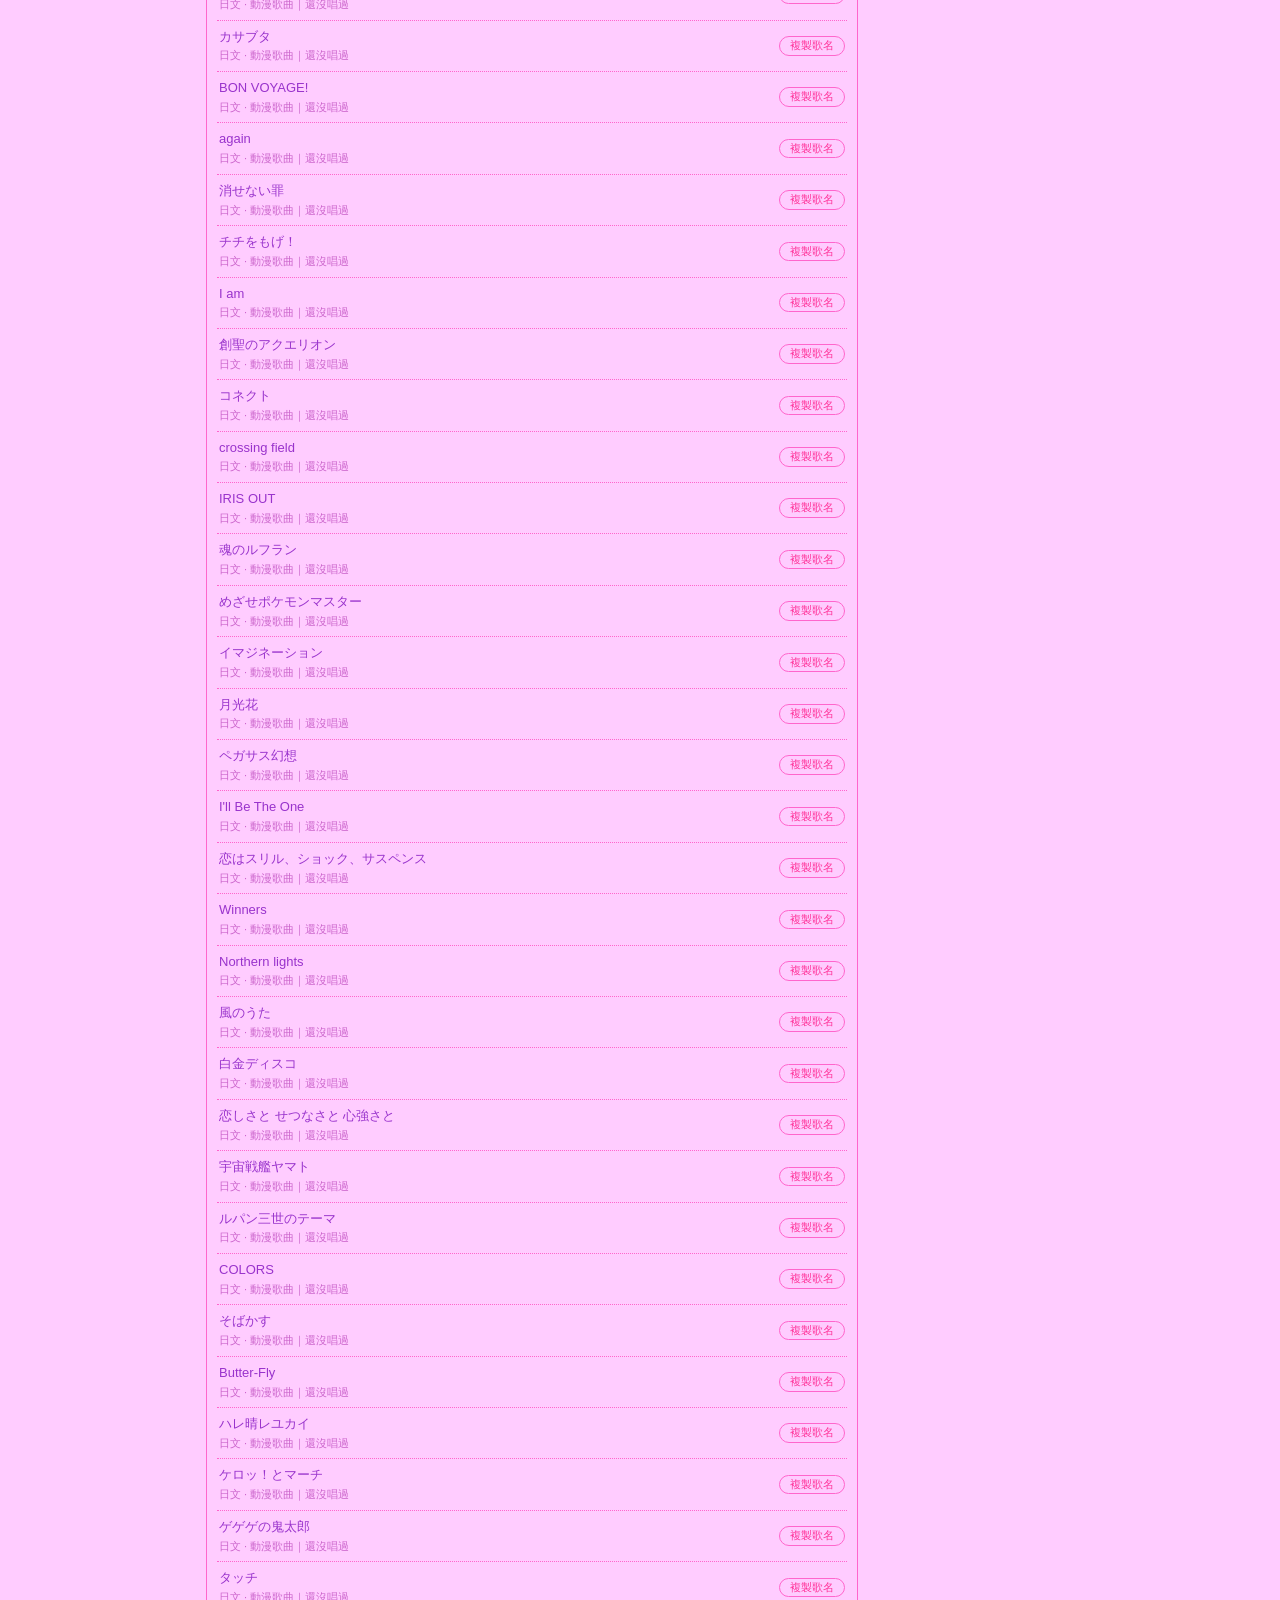
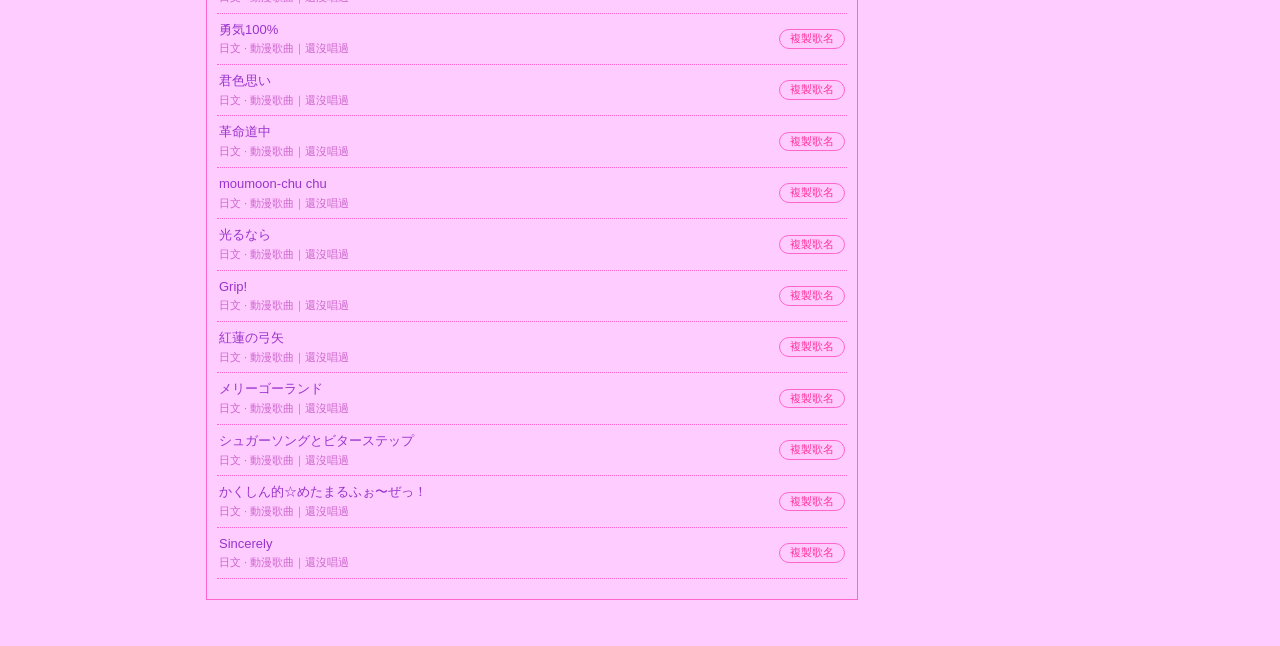
==== commit 7da427ab: "改成懷舊部落格風格，新增日曆與訪客人數 - 粉紅底、細粉框、小字的懷舊版面，桌機兩欄、手機單欄 - 側欄日曆以台灣時間標示今天，可切換月份 - 側欄分類樹顯示各語言與類別的歌曲數，點擊即可篩選 - 顯" ====
--- a/site/index.html
+++ b/site/index.html
@@ -7,20 +7,66 @@
   <link rel="stylesheet" href="style.css">
 </head>
 <body>
-  <header class="top">
-    <h1>杏仁ミル 歌回歌單</h1>
-    <input id="search" type="search" placeholder="搜尋歌名或歌手…" autocomplete="off" aria-label="搜尋歌名或歌手">
-    <div class="filters">
-      <div id="languages" class="chips" role="group" aria-label="語言"></div>
-      <div id="categories" class="chips" role="group" aria-label="類別"></div>
+  <div class="topbar">
+    <span class="topbar-name">♥ 杏仁ミル 歌回歌單</span>
+    <span id="today-label" class="topbar-date"></span>
+  </div>
+
+  <div class="page">
+    <h1 class="box title">杏 仁 ミ ル の 歌 回 歌 單 ＊</h1>
+
+    <div class="head-row">
+      <div class="box intro">
+        歡迎來點歌～<br>
+        找到想聽的歌，按「複製歌名」貼到聊天室就可以點歌囉 ♥
+      </div>
+      <div class="head-side">
+        <nav id="languages" class="tabs" aria-label="語言"></nav>
+        <p class="box visitors" aria-live="polite">
+          Today's Visitors: <span id="visitors-today">--</span>
+          &nbsp;Total Visitors: <span id="visitors-total">--</span>
+        </p>
+      </div>
     </div>
-  </header>
 
-  <main>
-    <p id="count" class="count" aria-live="polite"></p>
-    <ul id="list" class="list"></ul>
-    <p id="empty" class="empty" hidden>找不到符合的歌曲，換個關鍵字試試看</p>
-  </main>
+    <div class="body-row">
+      <main class="box main">
+        <p class="post-date"><span id="post-date" class="box"></span> ♪</p>
+
+        <div class="search-row">
+          <label for="search">Song Search</label>
+          <input id="search" type="search" placeholder="歌名或歌手" autocomplete="off">
+        </div>
+        <div id="categories" class="chips" role="group" aria-label="類別"></div>
+
+        <p id="count" class="count" aria-live="polite"></p>
+        <ul id="list" class="list"></ul>
+        <p id="empty" class="empty" hidden>找不到符合的歌曲，換個關鍵字試試看</p>
+      </main>
+
+      <aside class="side">
+        <section class="side-block">
+          <h2 class="side-title">Calendar</h2>
+          <div class="cal-nav">
+            <button id="cal-prev" type="button" aria-label="上個月">&lt;&lt;</button>
+            <span id="cal-label"></span>
+            <button id="cal-next" type="button" aria-label="下個月">&gt;&gt;</button>
+          </div>
+          <table class="calendar">
+            <thead>
+              <tr><th>Sun</th><th>Mon</th><th>Tue</th><th>Wed</th><th>Thu</th><th>Fri</th><th>Sat</th></tr>
+            </thead>
+            <tbody id="cal-body"></tbody>
+          </table>
+        </section>
+
+        <section class="side-block side-categories">
+          <h2 class="side-title">Categories</h2>
+          <ul id="tree" class="tree"></ul>
+        </section>
+      </aside>
+    </div>
+  </div>
 
   <div id="toast" class="toast" role="status" hidden></div>
 
--- a/site/style.css
+++ b/site/style.css
@@ -1,25 +1,12 @@
+/* 懷舊部落格風格：粉紅底、細粉框、小字 */
 :root {
-  --bg: #fbf7f2;
-  --surface: #ffffff;
-  --text: #2b2420;
-  --muted: #8a7d72;
-  --border: #eadfd3;
-  --accent: #c27a4a;
-  --accent-text: #ffffff;
-  --chip: #f3ebe2;
-}
-
-@media (prefers-color-scheme: dark) {
-  :root {
-    --bg: #1c1916;
-    --surface: #26221e;
-    --text: #f1e9e0;
-    --muted: #a89b8f;
-    --border: #3a332d;
-    --accent: #e09a68;
-    --accent-text: #1c1916;
-    --chip: #322c27;
-  }
+  color-scheme: light;
+  --bg: #ffccff;
+  --line: #ff66cc;
+  --text: #9933cc;
+  --pink: #ff3399;
+  --soft: #cc66cc;
+  --hilite: #ffffff;
 }
 
 * { box-sizing: border-box; }
@@ -28,95 +15,202 @@
   margin: 0;
   background: var(--bg);
   color: var(--text);
-  font-family: system-ui, -apple-system, "Segoe UI", "Noto Sans TC", "Noto Sans JP", sans-serif;
-  line-height: 1.5;
-}
-
-.top {
-  position: sticky;
-  top: 0;
-  z-index: 1;
-  background: var(--bg);
-  padding: 16px 16px 8px;
-  border-bottom: 1px solid var(--border);
-}
-
-.top, main { max-width: 720px; margin: 0 auto; }
-
-h1 { font-size: 1.3rem; margin: 0 0 12px; }
-
+  font: 13px/1.6 Verdana, "PMingLiU", "新細明體", "Noto Sans TC", "Noto Sans JP", sans-serif;
+}
+
+button { font: inherit; color: inherit; cursor: pointer; }
+
+/* ---------- 上方工具列 ---------- */
+.topbar {
+  display: flex;
+  justify-content: space-between;
+  align-items: center;
+  gap: 8px;
+  padding: 4px 12px;
+  background: #ffffff;
+  border-bottom: 1px solid #cccccc;
+  color: #666666;
+  font-size: 12px;
+}
+.topbar-name { color: var(--pink); font-weight: bold; }
+
+/* ---------- 版面 ---------- */
+.page {
+  max-width: 900px;
+  margin: 0 auto;
+  padding: 12px 16px 40px;
+}
+
+.box { border: 1px solid var(--line); }
+
+.title {
+  margin: 0 0 6px;
+  padding: 2px 8px;
+  font-size: 12px;
+  font-weight: normal;
+  text-align: center;
+  letter-spacing: 0.3em;
+  color: var(--pink);
+}
+
+.head-row,
+.body-row { display: grid; gap: 6px; margin-bottom: 6px; }
+
+.intro { padding: 6px 8px; font-size: 12px; color: var(--soft); min-height: 64px; }
+
+.head-side { display: grid; gap: 6px; align-content: start; }
+
+.tabs { display: flex; flex-wrap: wrap; gap: 4px; }
+.tab {
+  flex: 1 1 auto;
+  border: 1px solid var(--line);
+  background: transparent;
+  padding: 1px 10px;
+  color: var(--pink);
+}
+.tab[aria-pressed="true"] { background: var(--hilite); }
+
+.visitors {
+  margin: 0;
+  padding: 1px 6px;
+  text-align: center;
+  font-family: "Courier New", monospace;
+  font-size: 11px;
+  letter-spacing: 0.15em;
+  color: var(--pink);
+}
+
+/* ---------- 主欄（歌單） ---------- */
+.main { padding: 10px 10px 20px; min-width: 0; }
+
+.post-date { margin: 0 0 10px; color: var(--pink); }
+.post-date .box {
+  display: inline-block;
+  min-width: 60%;
+  padding: 0 8px;
+  font-family: "Times New Roman", serif;
+  text-align: center;
+}
+
+.search-row { display: flex; align-items: center; gap: 6px; flex-wrap: wrap; }
+.search-row label { font-family: "Times New Roman", serif; color: var(--pink); }
 #search {
-  width: 100%;
-  padding: 10px 14px;
-  font-size: 1rem;
-  border: 1px solid var(--border);
+  flex: 1 1 160px;
+  min-width: 0;
+  padding: 2px 8px;
+  border: 1px solid var(--line);
+  border-radius: 4px;
+  background: #ffffff;
+  color: var(--text);
+  font: inherit;
+}
+#search:focus { outline: 2px solid var(--pink); outline-offset: 0; }
+
+.chips { display: flex; flex-wrap: wrap; gap: 4px; margin-top: 8px; }
+.chips[hidden] { display: none; }
+.chip {
+  border: 1px solid var(--line);
   border-radius: 10px;
-  background: var(--surface);
-  color: var(--text);
-}
-#search:focus { outline: 2px solid var(--accent); outline-offset: 1px; }
-
-.filters { display: grid; gap: 8px; margin-top: 10px; }
-.chips { display: flex; flex-wrap: wrap; gap: 6px; }
-.chips[hidden] { display: none; }
-
-.chip {
-  border: 1px solid transparent;
-  background: var(--chip);
-  color: var(--text);
-  padding: 4px 12px;
-  border-radius: 999px;
-  font-size: 0.9rem;
-  cursor: pointer;
-}
-.chip[aria-pressed="true"] { background: var(--accent); color: var(--accent-text); }
-
-main { padding: 8px 16px 40px; }
-
-.count { color: var(--muted); font-size: 0.9rem; margin: 4px 0 8px; }
-
-.list { list-style: none; margin: 0; padding: 0; display: grid; gap: 8px; }
+  background: transparent;
+  padding: 0 10px;
+  font-size: 12px;
+  color: var(--pink);
+}
+.chip[aria-pressed="true"] { background: var(--hilite); }
+
+.count { margin: 10px 0 4px; font-size: 12px; color: var(--soft); text-align: right; }
+
+.list { list-style: none; margin: 0; padding: 0; }
 
 .song {
   display: flex;
   align-items: center;
   justify-content: space-between;
-  gap: 12px;
-  padding: 10px 14px;
-  background: var(--surface);
-  border: 1px solid var(--border);
+  gap: 10px;
+  padding: 6px 2px;
+  border-bottom: 1px dotted var(--line);
+}
+
+.info { display: grid; min-width: 0; }
+.name { color: var(--text); overflow-wrap: anywhere; }
+.meta { font-size: 11px; color: var(--soft); }
+
+.copy {
+  flex-shrink: 0;
+  border: 1px solid var(--line);
   border-radius: 10px;
-}
-
-.info { display: grid; min-width: 0; }
-.name { font-weight: 600; overflow-wrap: anywhere; }
-.tags { color: var(--muted); font-size: 0.8rem; }
-
-.actions { display: flex; gap: 6px; flex-shrink: 0; }
-
-.btn {
-  border: 1px solid var(--border);
   background: transparent;
-  color: var(--text);
-  padding: 4px 12px;
-  border-radius: 8px;
-  font-size: 0.85rem;
-  text-decoration: none;
-  cursor: pointer;
-}
-.btn.primary { background: var(--accent); border-color: var(--accent); color: var(--accent-text); }
-
-.empty { text-align: center; color: var(--muted); padding: 32px 0; }
-
+  padding: 0 10px;
+  font-size: 11px;
+  color: var(--pink);
+}
+.copy:hover, .tab:hover, .chip:hover, .tree-link:hover { background: var(--hilite); }
+
+.empty { text-align: center; color: var(--soft); padding: 32px 0; }
+
+/* ---------- 側欄 ---------- */
+.side { display: grid; gap: 16px; align-content: start; }
+
+.side-block { font-size: 12px; }
+.side-title {
+  margin: 0 0 4px;
+  font-family: "Times New Roman", serif;
+  font-size: 11px;
+  font-weight: normal;
+  letter-spacing: 0.2em;
+  color: var(--pink);
+}
+
+.cal-nav { display: flex; justify-content: center; align-items: center; gap: 6px; color: var(--text); }
+.cal-nav button { border: 0; background: none; padding: 0 4px; color: var(--pink); }
+
+.calendar { width: 100%; border-collapse: collapse; text-align: center; font-size: 11px; }
+.calendar th { font-weight: bold; color: var(--text); }
+.calendar td { padding: 1px 0; color: var(--text); }
+.calendar td.today {
+  background: var(--hilite);
+  outline: 1px solid var(--pink);
+  color: var(--pink);
+  font-weight: bold;
+}
+
+.tree, .tree-sub { list-style: none; margin: 0; padding: 0; }
+.tree-sub { padding-left: 12px; }
+.tree-link {
+  border: 0;
+  background: none;
+  padding: 0;
+  text-align: left;
+  color: var(--pink);
+  font-size: 12px;
+}
+.tree-sub .tree-link::before { content: "‧"; }
+.tree-link[aria-pressed="true"] { text-decoration: underline; font-weight: bold; }
+
+/* ---------- 提示 ---------- */
 .toast {
   position: fixed;
   left: 50%;
   bottom: 24px;
   transform: translateX(-50%);
-  background: var(--text);
-  color: var(--bg);
-  padding: 8px 16px;
-  border-radius: 8px;
-  font-size: 0.9rem;
+  background: #ffffff;
+  border: 1px solid var(--line);
+  color: var(--pink);
+  padding: 6px 14px;
+  font-size: 12px;
   max-width: calc(100% - 32px);
 }
+
+/* ---------- 寬螢幕：兩欄 ---------- */
+@media (min-width: 760px) {
+  .head-row { grid-template-columns: 1fr 360px; }
+  .body-row { grid-template-columns: 1fr 210px; align-items: start; }
+}
+
+/* ---------- 手機：側欄移到歌單前，分類樹隱藏（上方已有分頁） ---------- */
+@media (max-width: 759px) {
+  .side { order: -1; }
+  .side-categories { display: none; }
+  .calendar { max-width: 320px; margin: 0 auto; }
+  .side-title { text-align: center; }
+}
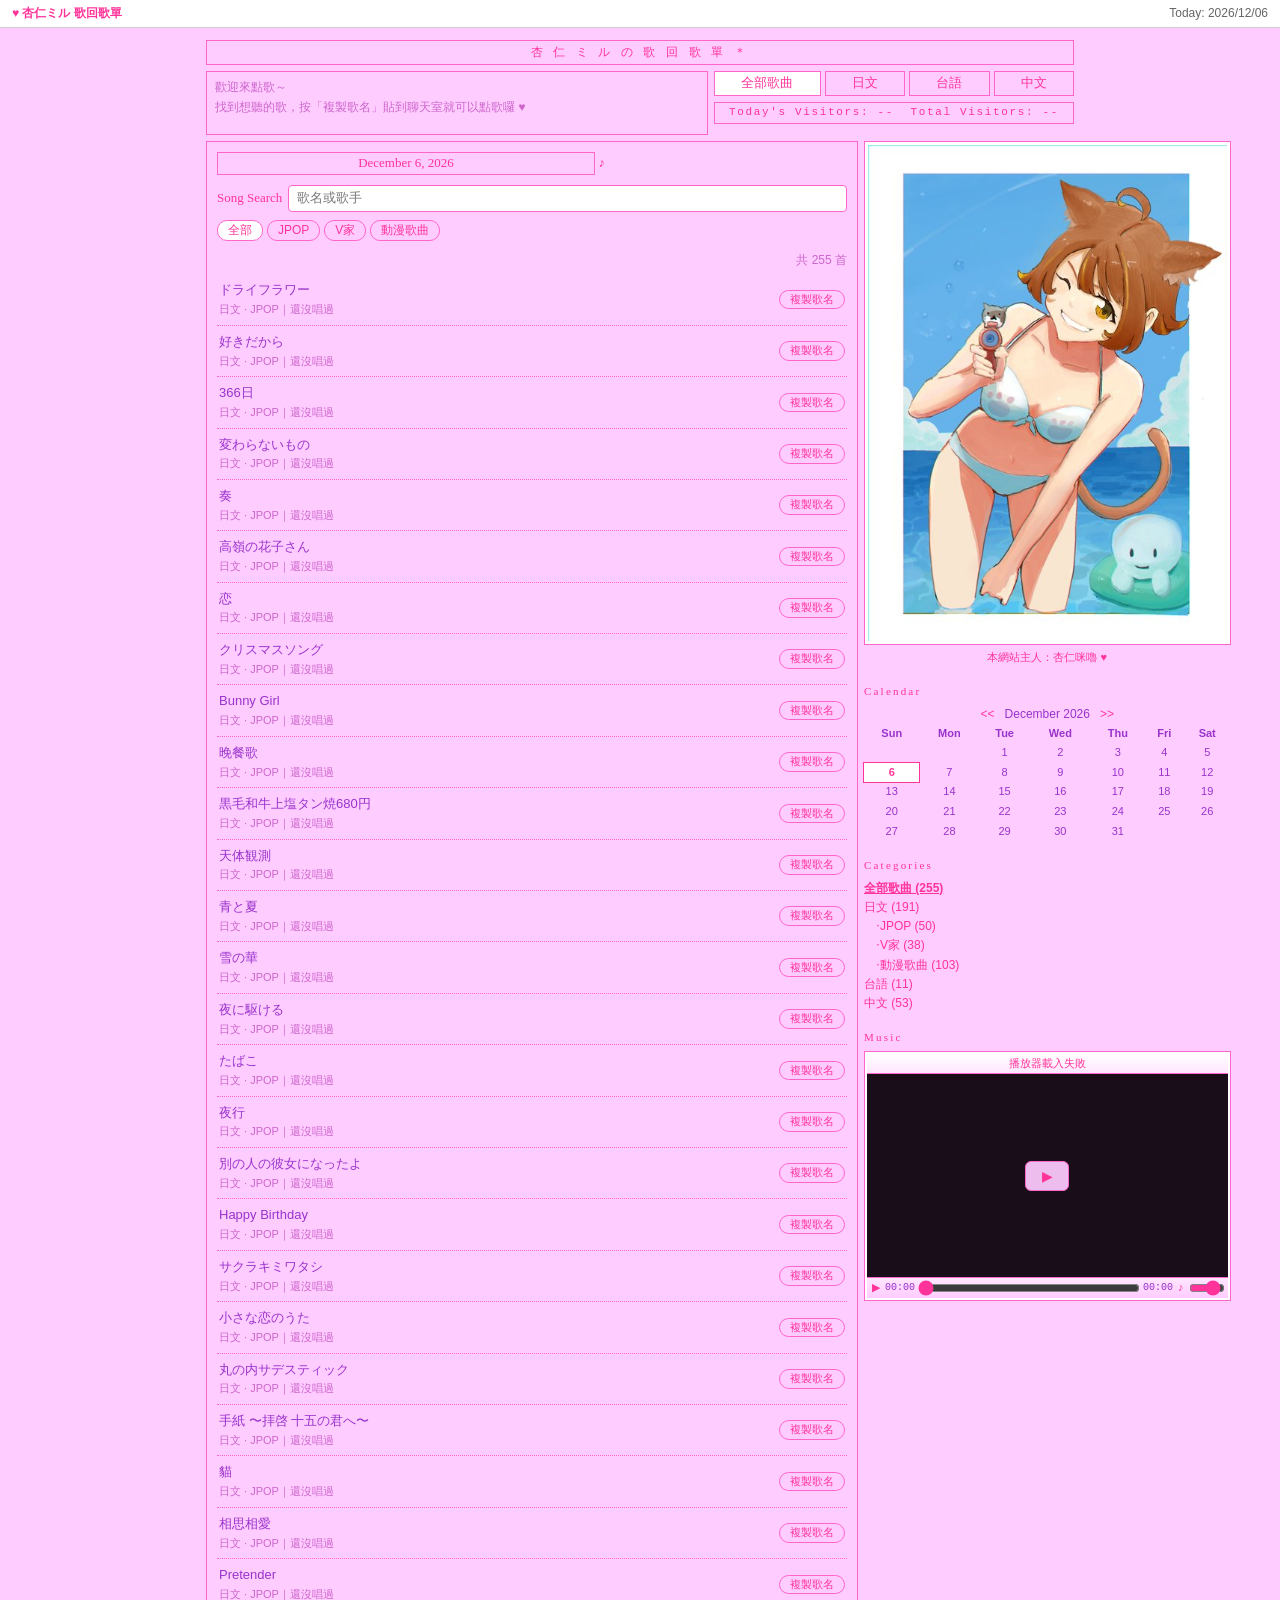
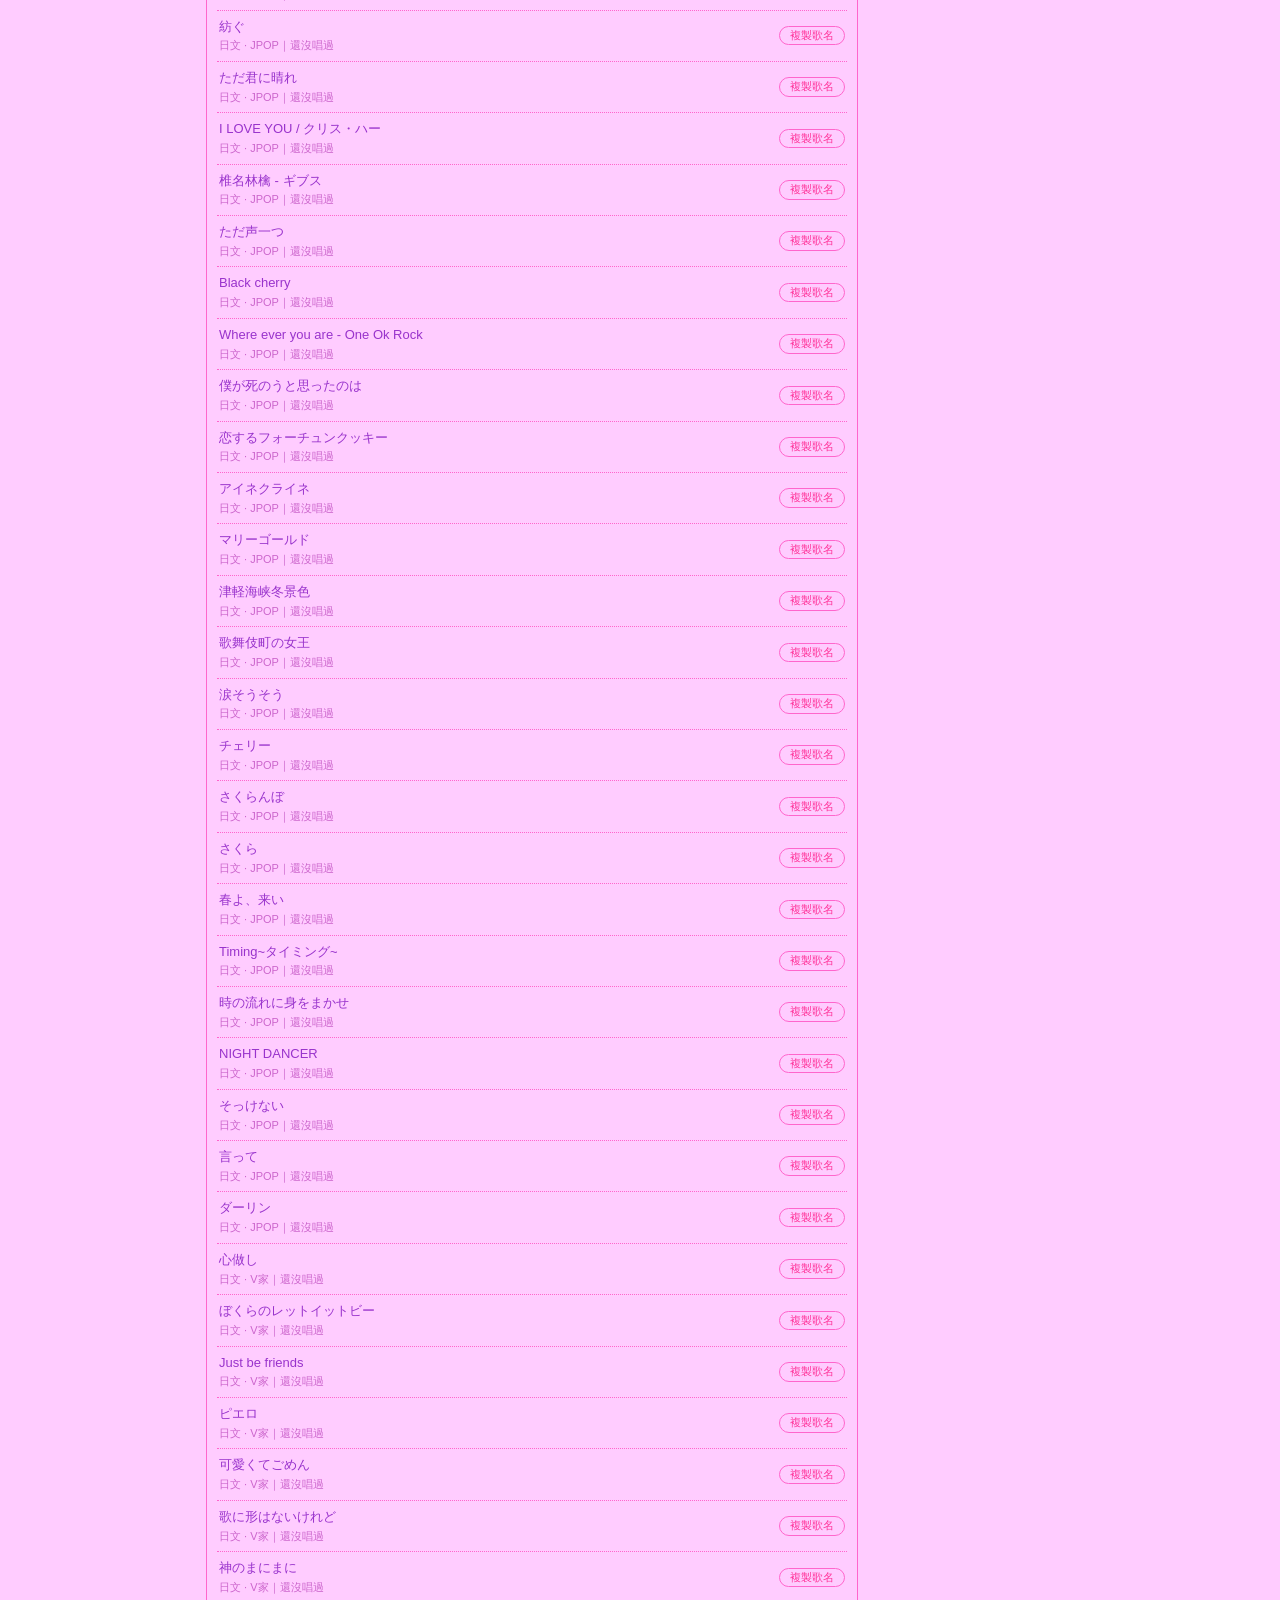
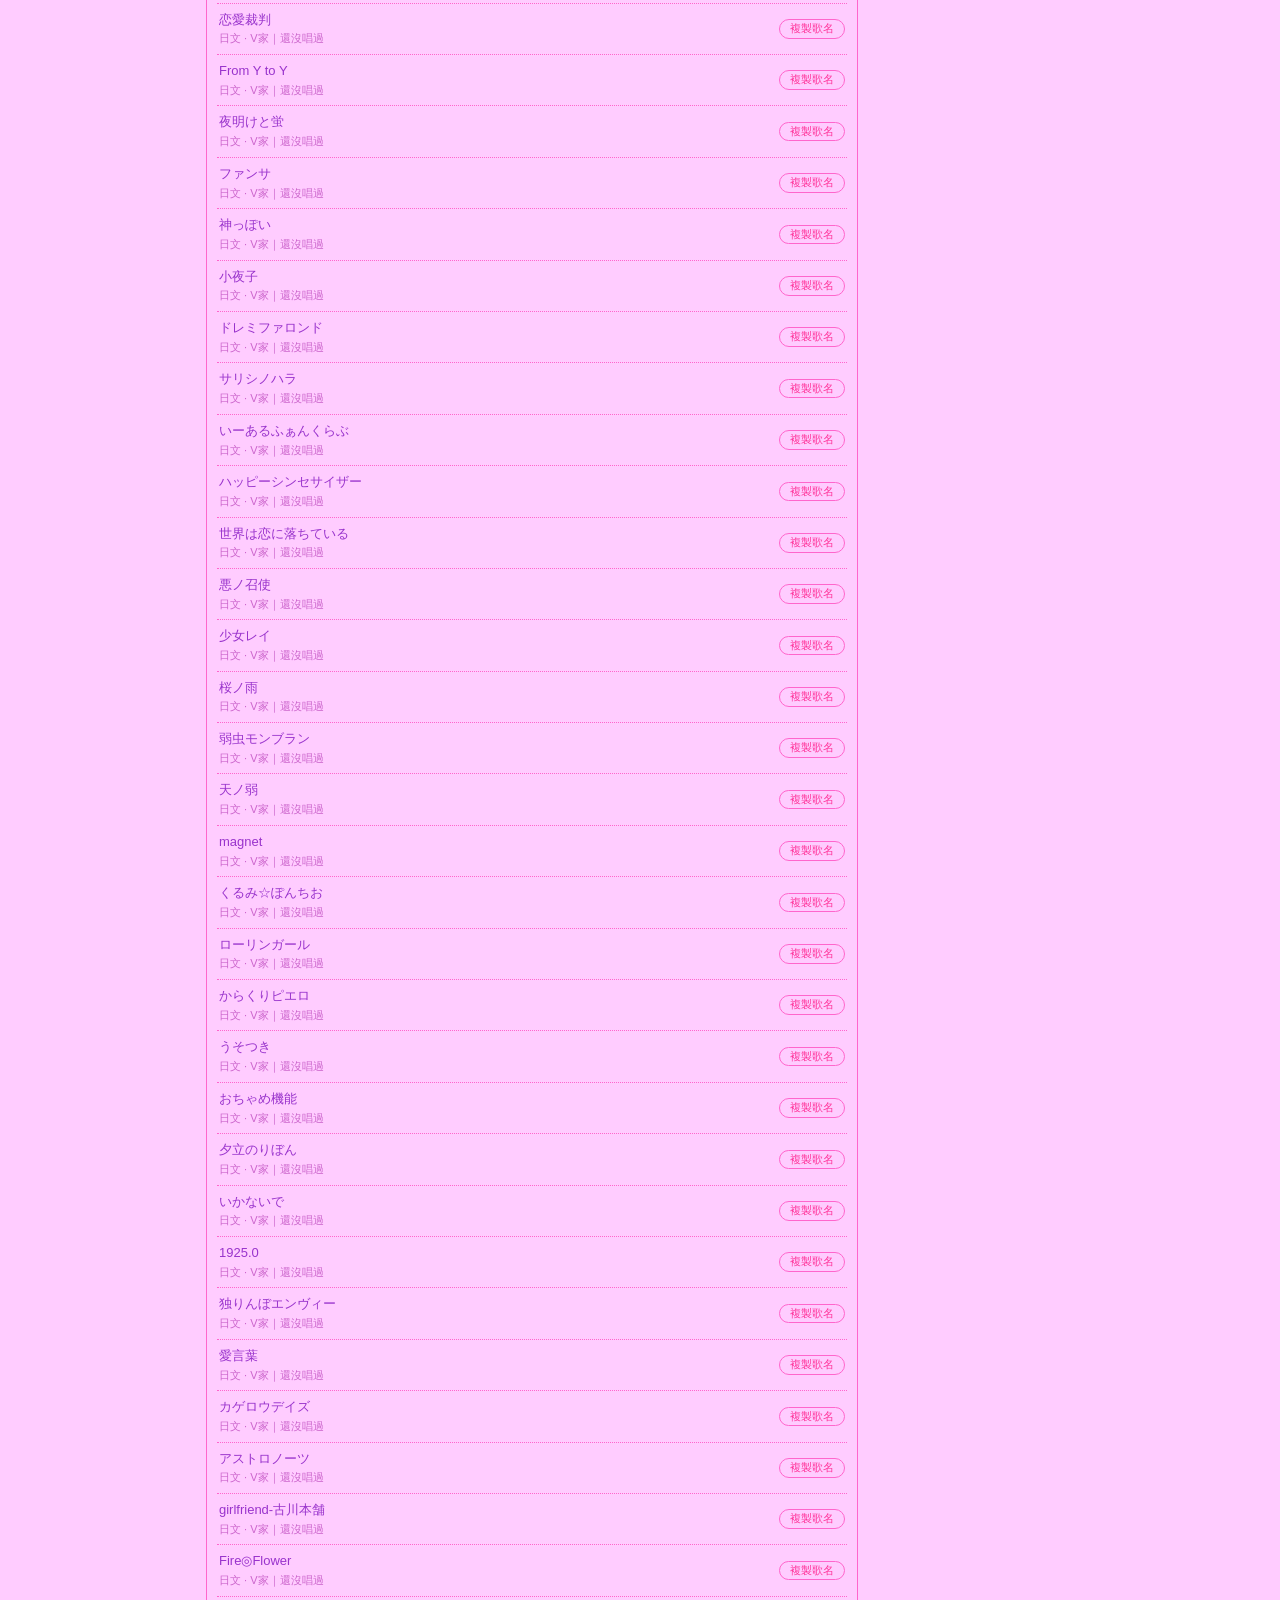
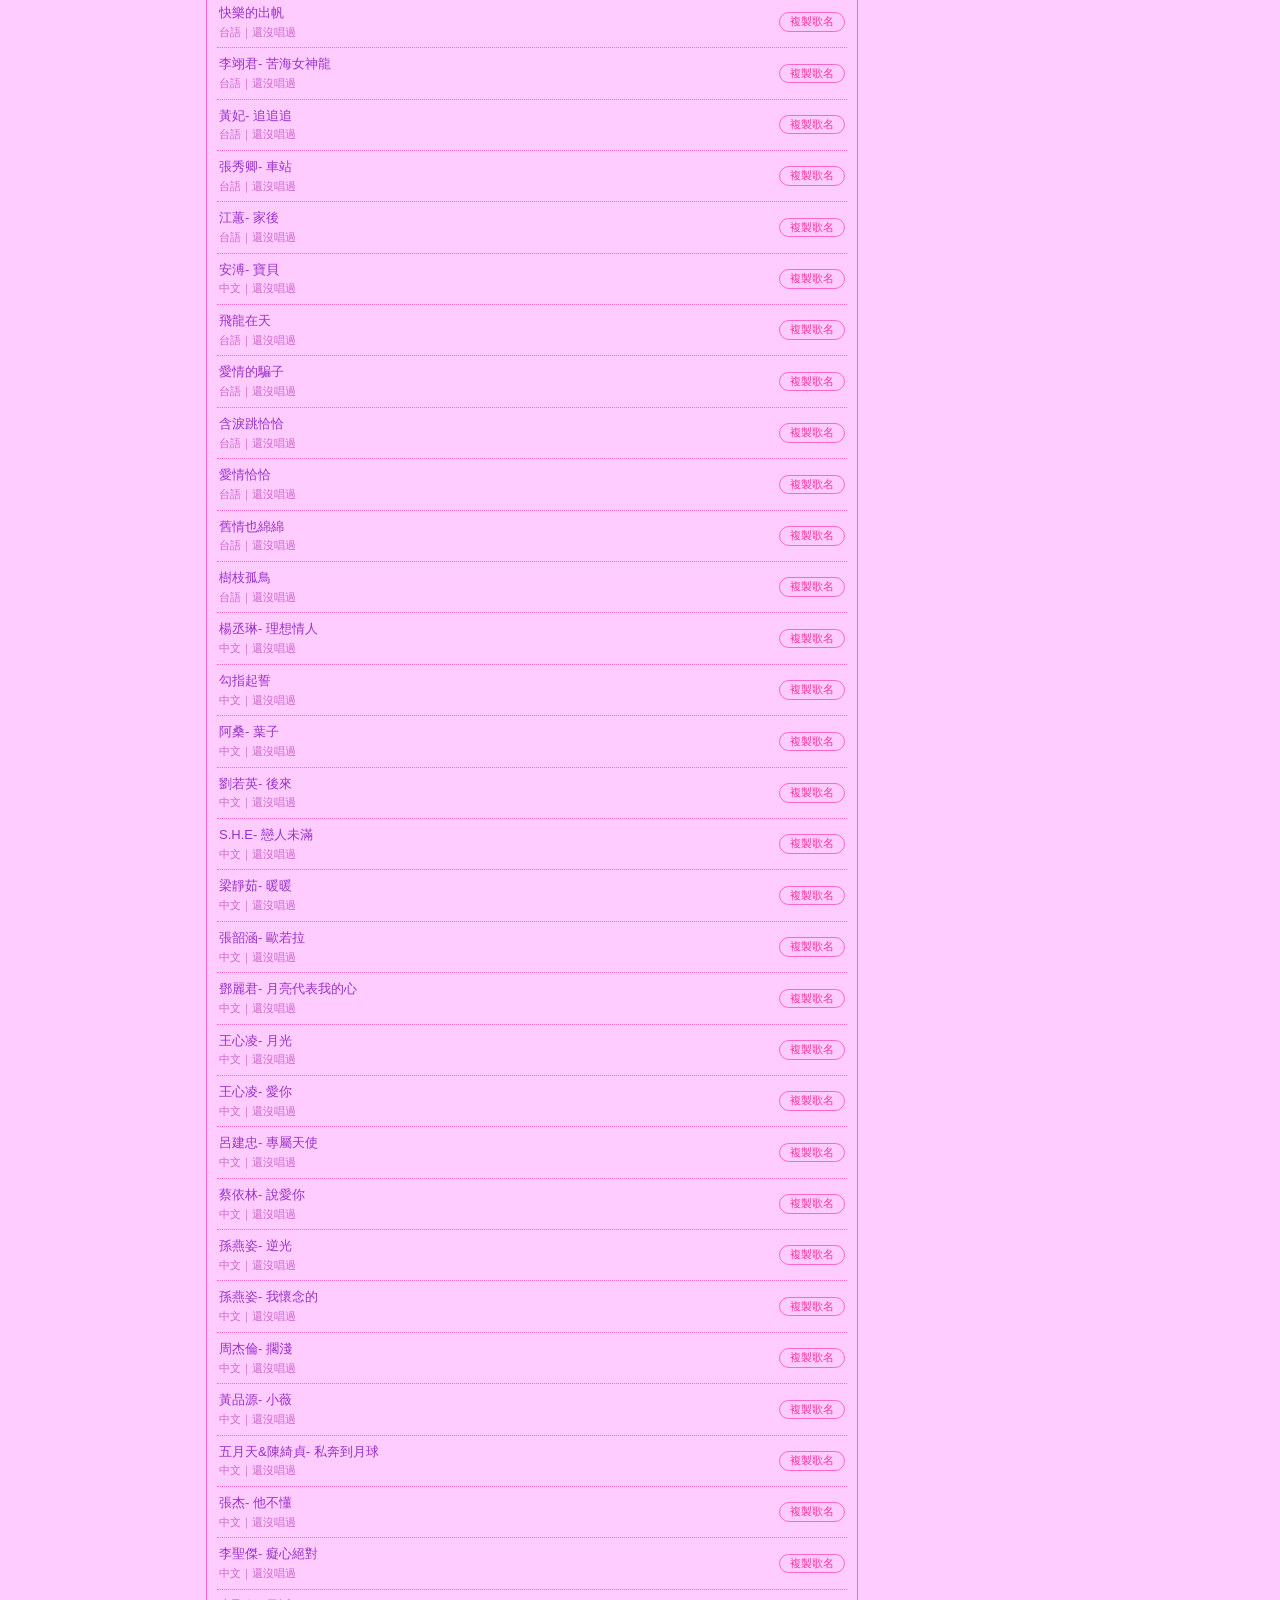
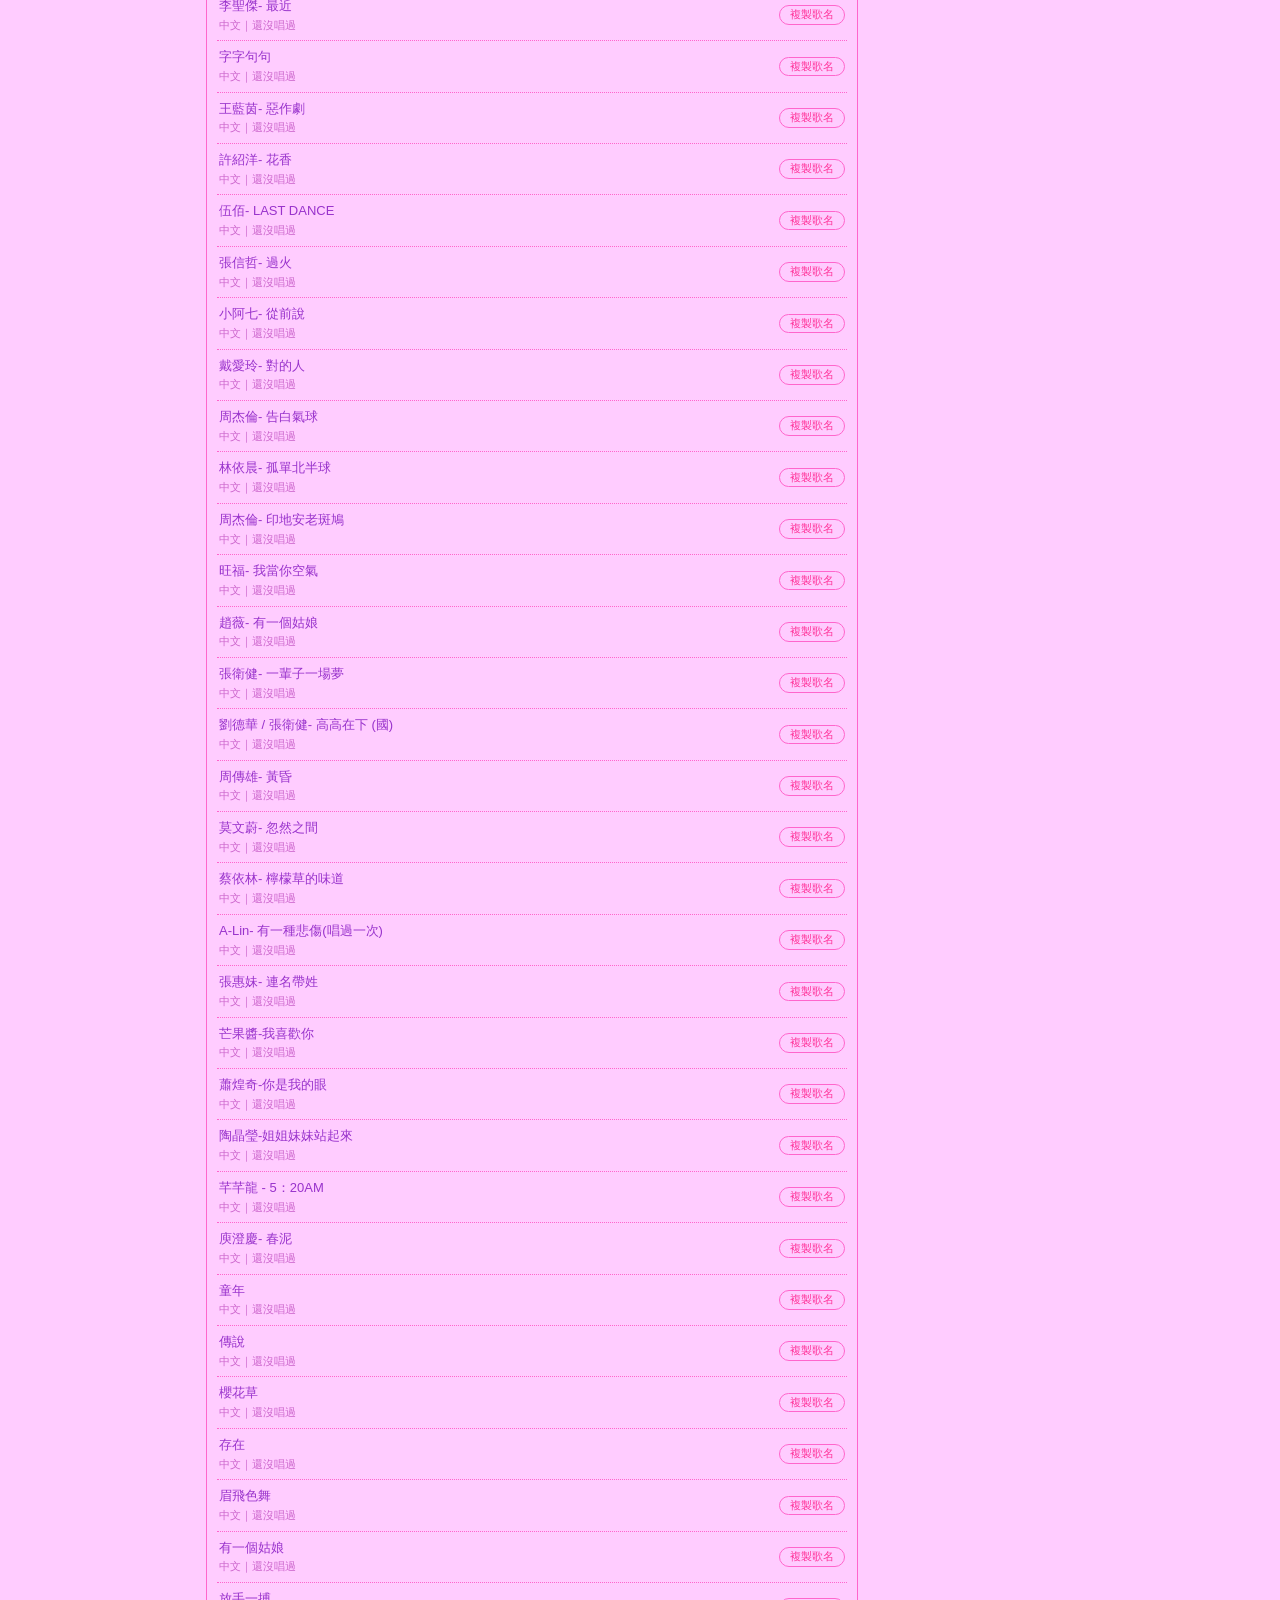
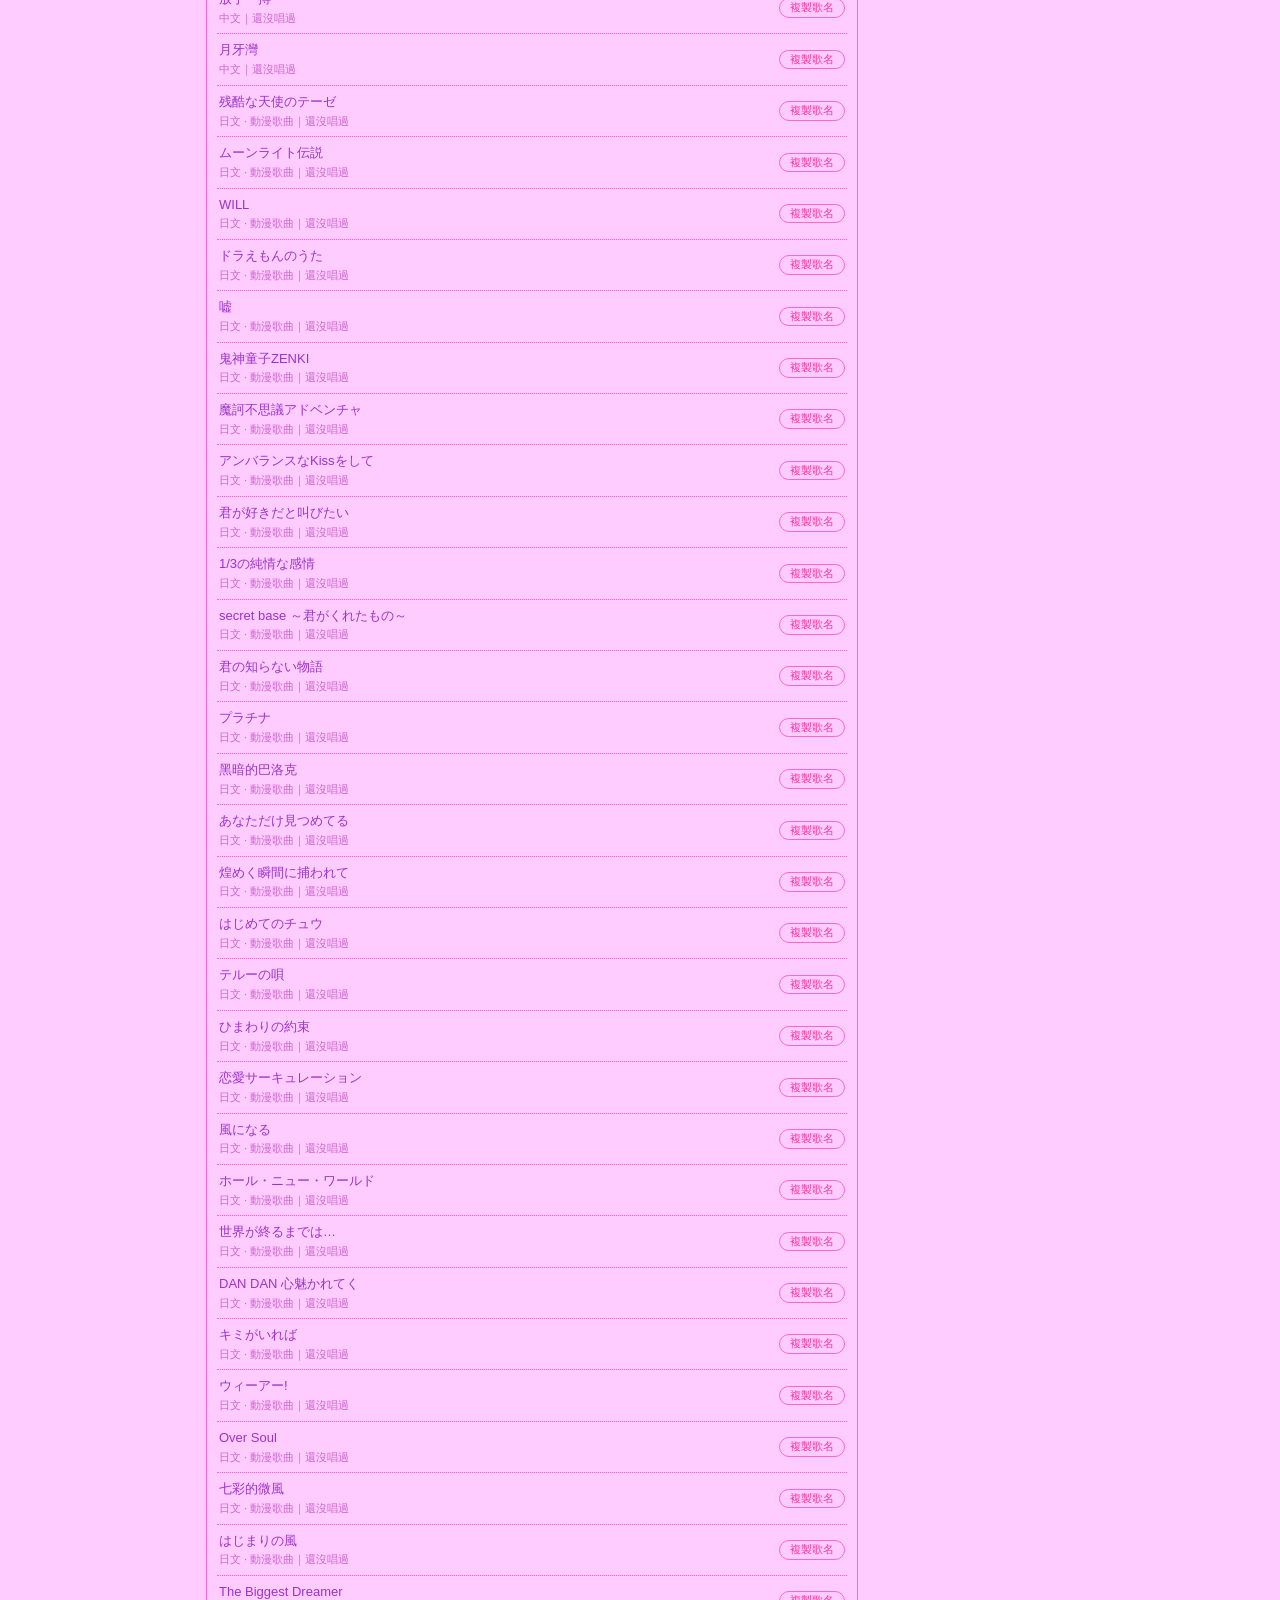
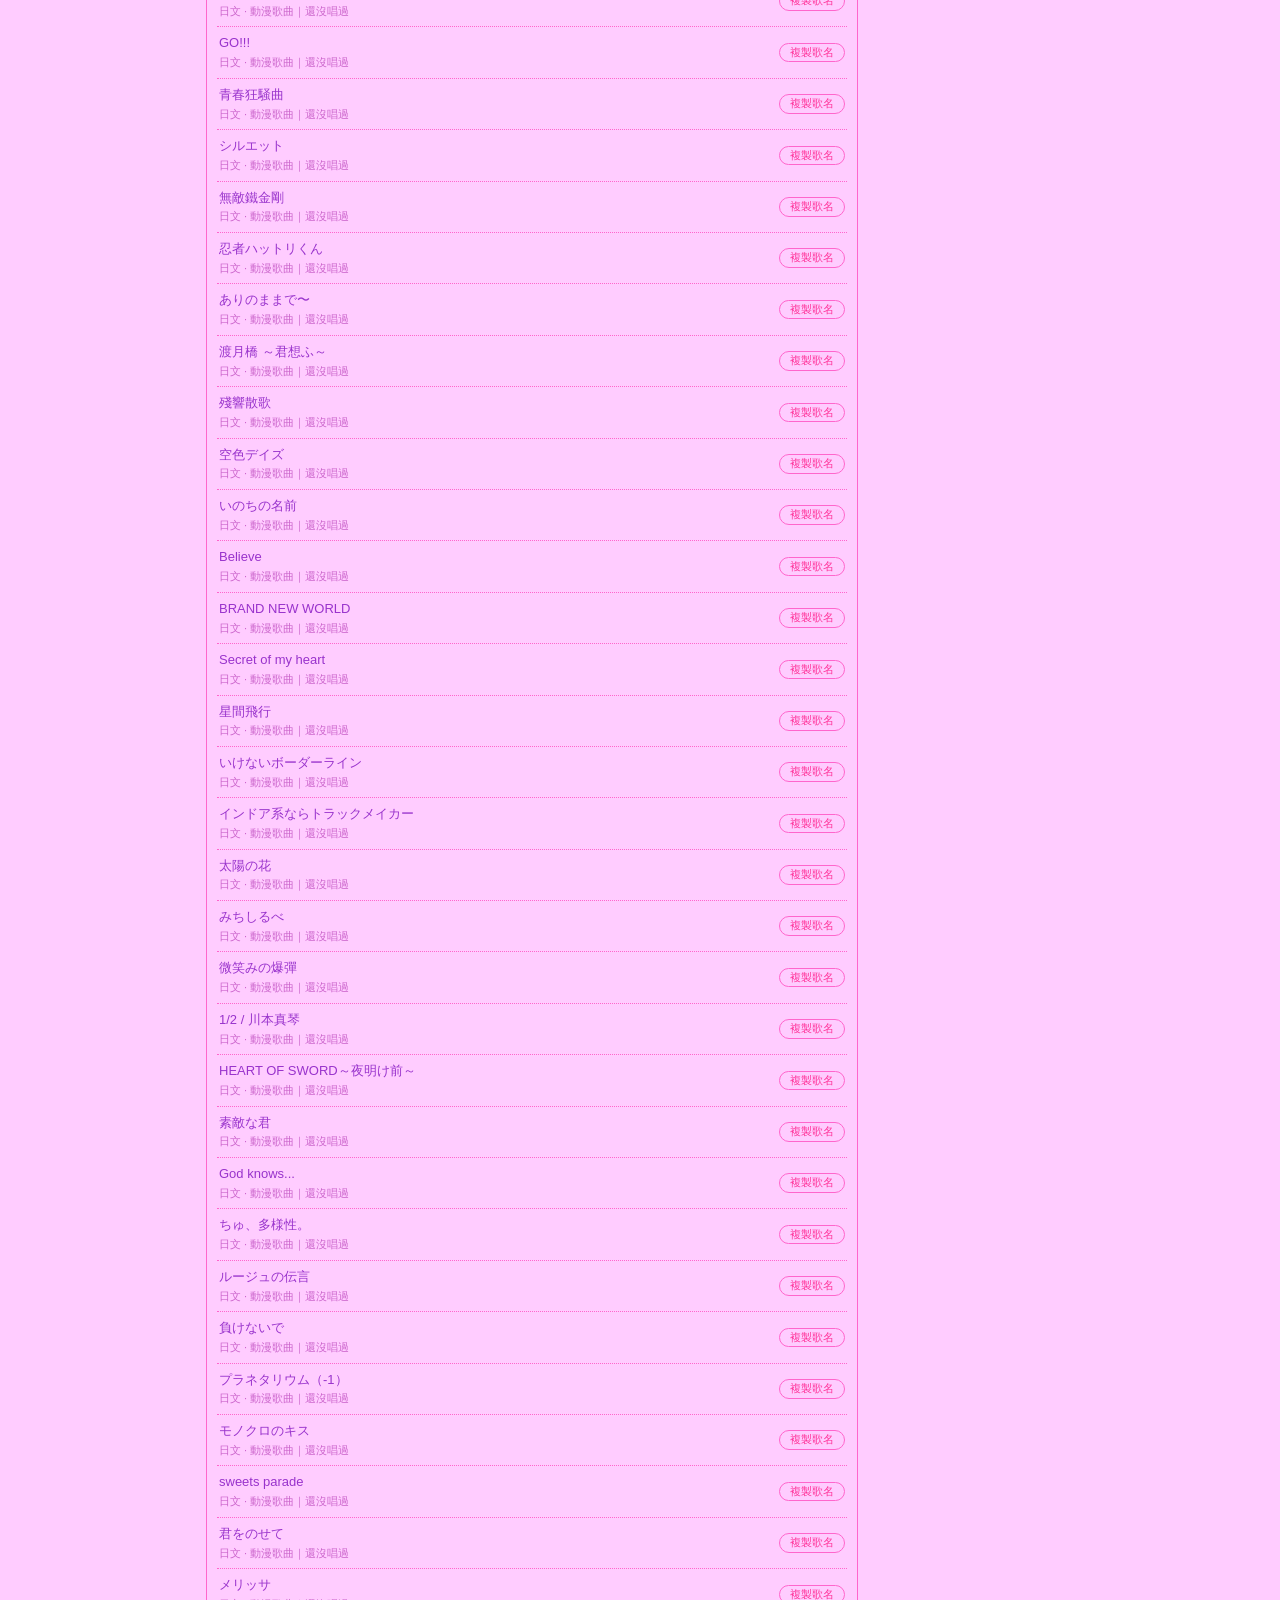
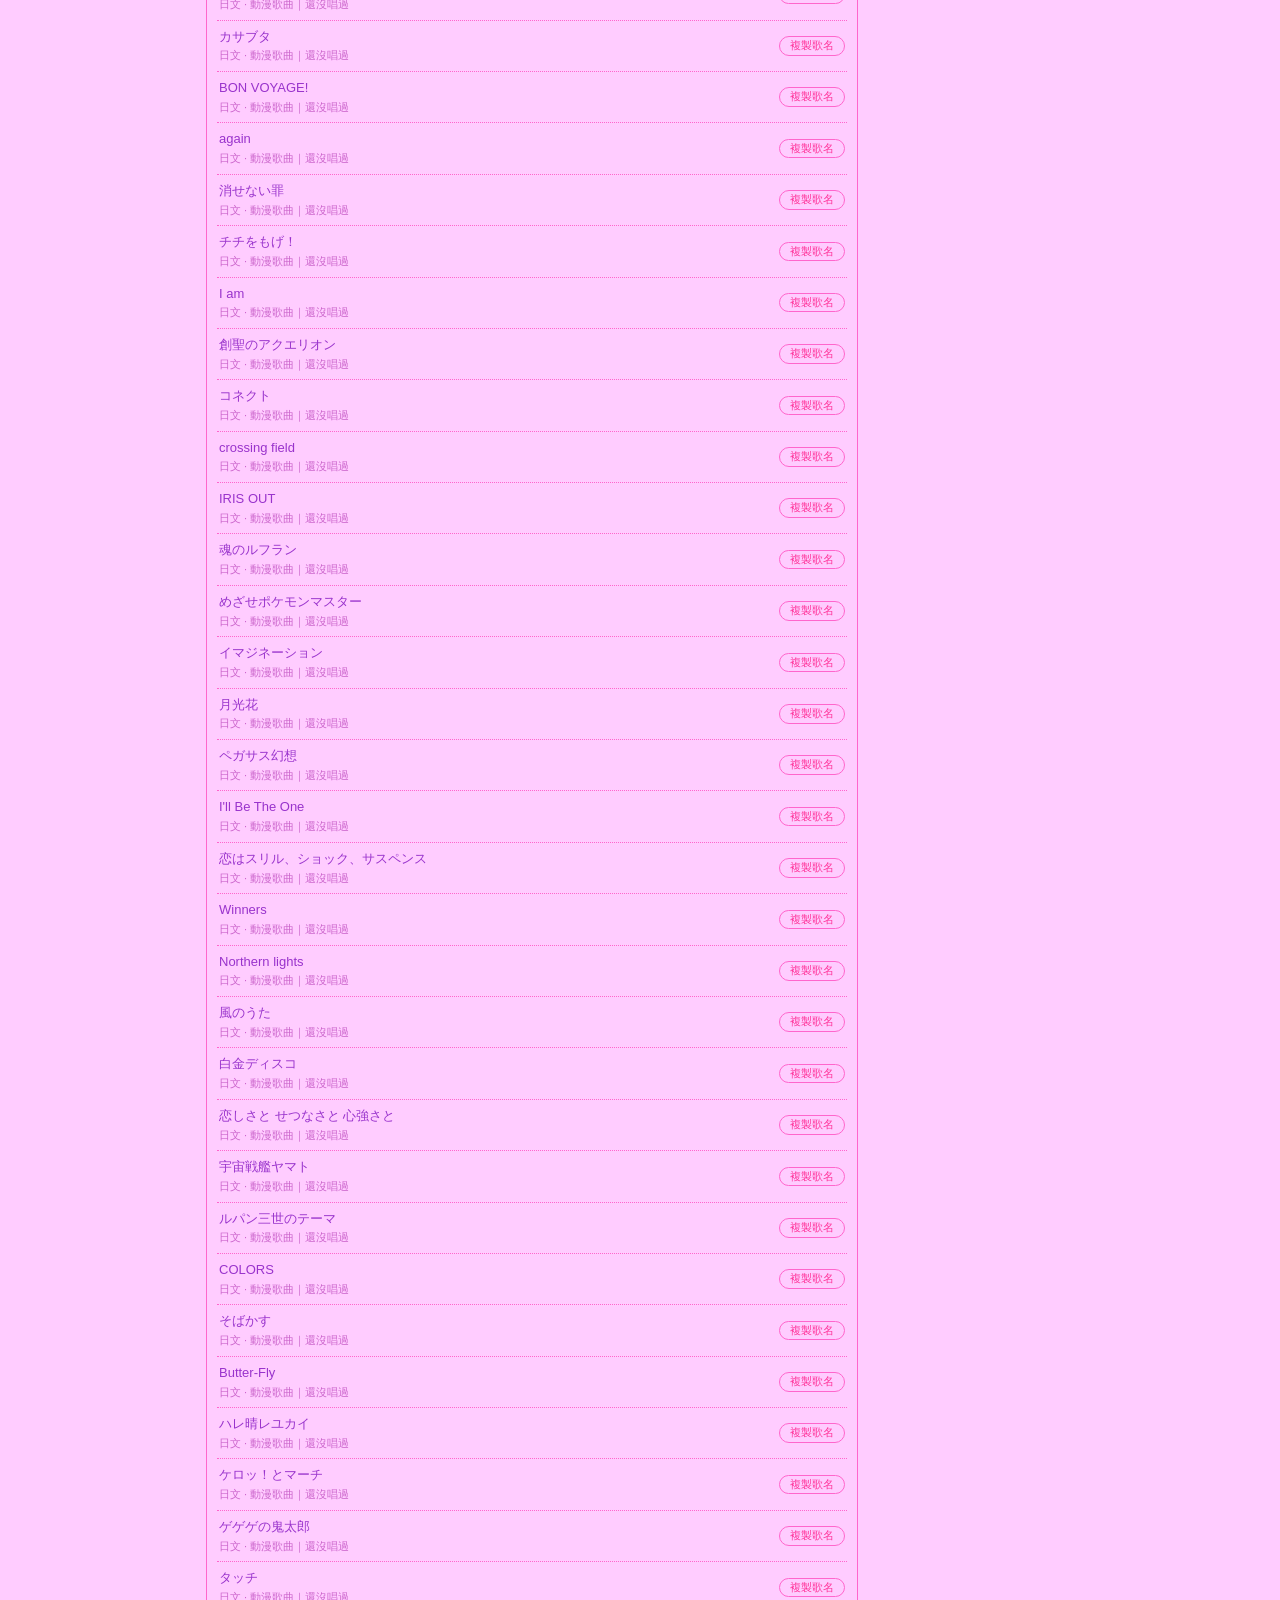
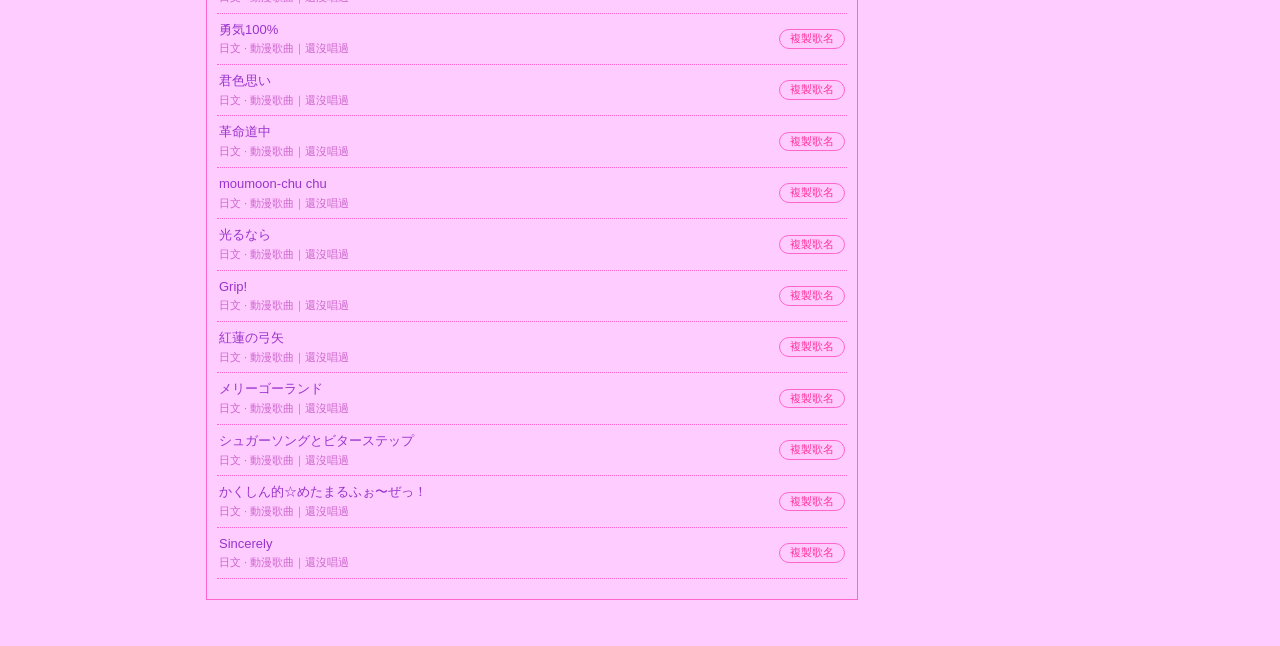
==== commit 895b3527: "新增網站主人大頭貼與懷舊風格 YouTube 播放器 - 側欄日曆上方顯示網站主人大頭貼（480px JPG） - 分類列表下方新增粉紅配色播放器：自訂播放、進度、時間、音量控制，可放多首歌 - 大頭" ====
--- a/site/index.html
+++ b/site/index.html
@@ -45,7 +45,12 @@
       </main>
 
       <aside class="side">
-        <section class="side-block">
+        <section class="side-block side-owner">
+          <img id="owner-avatar" class="owner-avatar" alt="" width="480" height="664">
+          <p id="owner-caption" class="owner-caption"></p>
+        </section>
+
+        <section class="side-block side-calendar">
           <h2 class="side-title">Calendar</h2>
           <div class="cal-nav">
             <button id="cal-prev" type="button" aria-label="上個月">&lt;&lt;</button>
@@ -64,6 +69,11 @@
           <h2 class="side-title">Categories</h2>
           <ul id="tree" class="tree"></ul>
         </section>
+
+        <section class="side-block side-player">
+          <h2 class="side-title">Music</h2>
+          <div id="player" class="player"></div>
+        </section>
       </aside>
     </div>
   </div>
--- a/site/style.css
+++ b/site/style.css
@@ -187,6 +187,80 @@
 .tree-sub .tree-link::before { content: "‧"; }
 .tree-link[aria-pressed="true"] { text-decoration: underline; font-weight: bold; }
 
+/* ---------- 大頭貼 ---------- */
+.owner-avatar {
+  display: block;
+  width: 100%;
+  height: auto;
+  border: 1px solid var(--line);
+  background: #ffffff;
+  padding: 3px;
+}
+.owner-caption { margin: 4px 0 0; text-align: center; color: var(--pink); font-size: 11px; }
+
+/* ---------- 播放器 ---------- */
+.player { border: 1px solid var(--line); background: #ffffff; padding: 2px; }
+.player[hidden] { display: none; }
+
+.player-title {
+  padding: 1px 4px;
+  text-align: center;
+  font-size: 11px;
+  color: var(--pink);
+  background: linear-gradient(#ffffff, #ffe6ff);
+  border-bottom: 1px solid var(--line);
+  white-space: nowrap;
+  overflow: hidden;
+  text-overflow: ellipsis;
+}
+
+.player-screen {
+  position: relative;
+  aspect-ratio: 16 / 9;
+  background: #1a0d1a;
+}
+.player-screen > :first-child,
+.player-screen iframe { position: absolute; inset: 0; width: 100%; height: 100%; border: 0; }
+
+.player-big {
+  position: absolute;
+  z-index: 1;
+  inset: 0;
+  margin: auto;
+  width: 44px;
+  height: 30px;
+  border: 1px solid var(--line);
+  border-radius: 6px;
+  background: rgba(255, 204, 255, 0.92);
+  color: var(--pink);
+  font-size: 14px;
+  line-height: 1;
+}
+.player-big[hidden] { display: none; }
+
+.player-bar {
+  display: flex;
+  align-items: center;
+  gap: 3px;
+  padding: 2px 3px;
+  background: linear-gradient(#ffe6ff, #ffccff);
+  border-top: 1px solid var(--line);
+  font-size: 10px;
+}
+.player-btn {
+  flex-shrink: 0;
+  border: 0;
+  background: none;
+  padding: 0 2px;
+  color: var(--pink);
+  font-size: 11px;
+  line-height: 1.4;
+}
+.player-time { flex-shrink: 0; font-family: "Courier New", monospace; color: var(--text); }
+.player-seek, .player-volume { min-width: 0; height: 12px; margin: 0; accent-color: var(--pink); }
+.player-seek { flex: 1 1 auto; }
+.player-volume { flex: 0 1 36px; }
+
 /* ---------- 提示 ---------- */
 .toast {
   position: fixed;
@@ -207,10 +281,17 @@
   .body-row { grid-template-columns: 1fr 210px; align-items: start; }
 }
 
-/* ---------- 手機：側欄移到歌單前，分類樹隱藏（上方已有分頁） ---------- */
+/* ---------- 手機：大頭貼、日曆、播放器都在歌單前，分類樹隱藏（上方已有分頁） ---------- */
 @media (max-width: 759px) {
-  .side { order: -1; }
+  .side { display: contents; }
+  .side-owner { order: -2; display: flex; align-items: center; gap: 10px; }
+  .side-owner[hidden] { display: none; }
+  .owner-avatar { width: 88px; }
+  .owner-caption { margin: 0; font-size: 12px; text-align: left; }
+  .side-calendar { order: -1; }
   .side-categories { display: none; }
+  .side-player { order: -1; max-width: 360px; width: 100%; margin: 0 auto 6px; }
   .calendar { max-width: 320px; margin: 0 auto; }
   .side-title { text-align: center; }
-}
+  .visitors { letter-spacing: 0.04em; }
+}
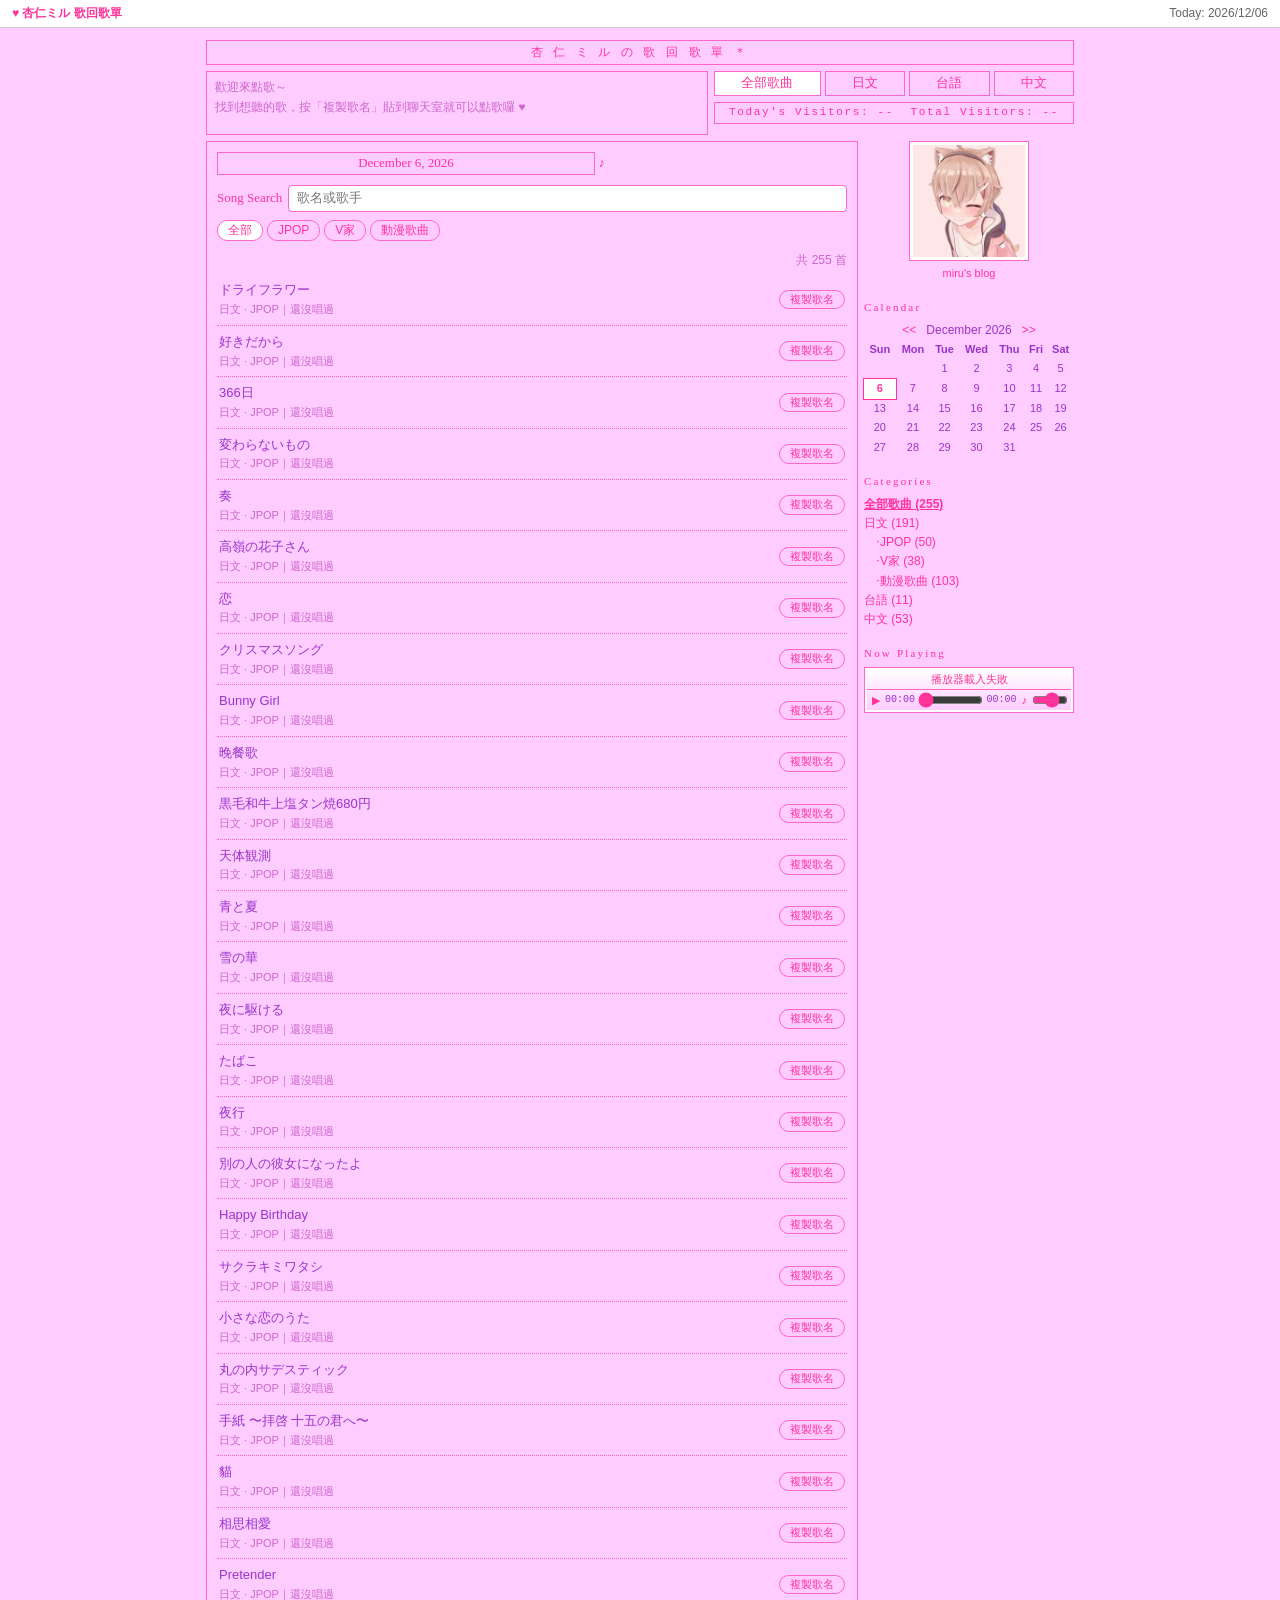
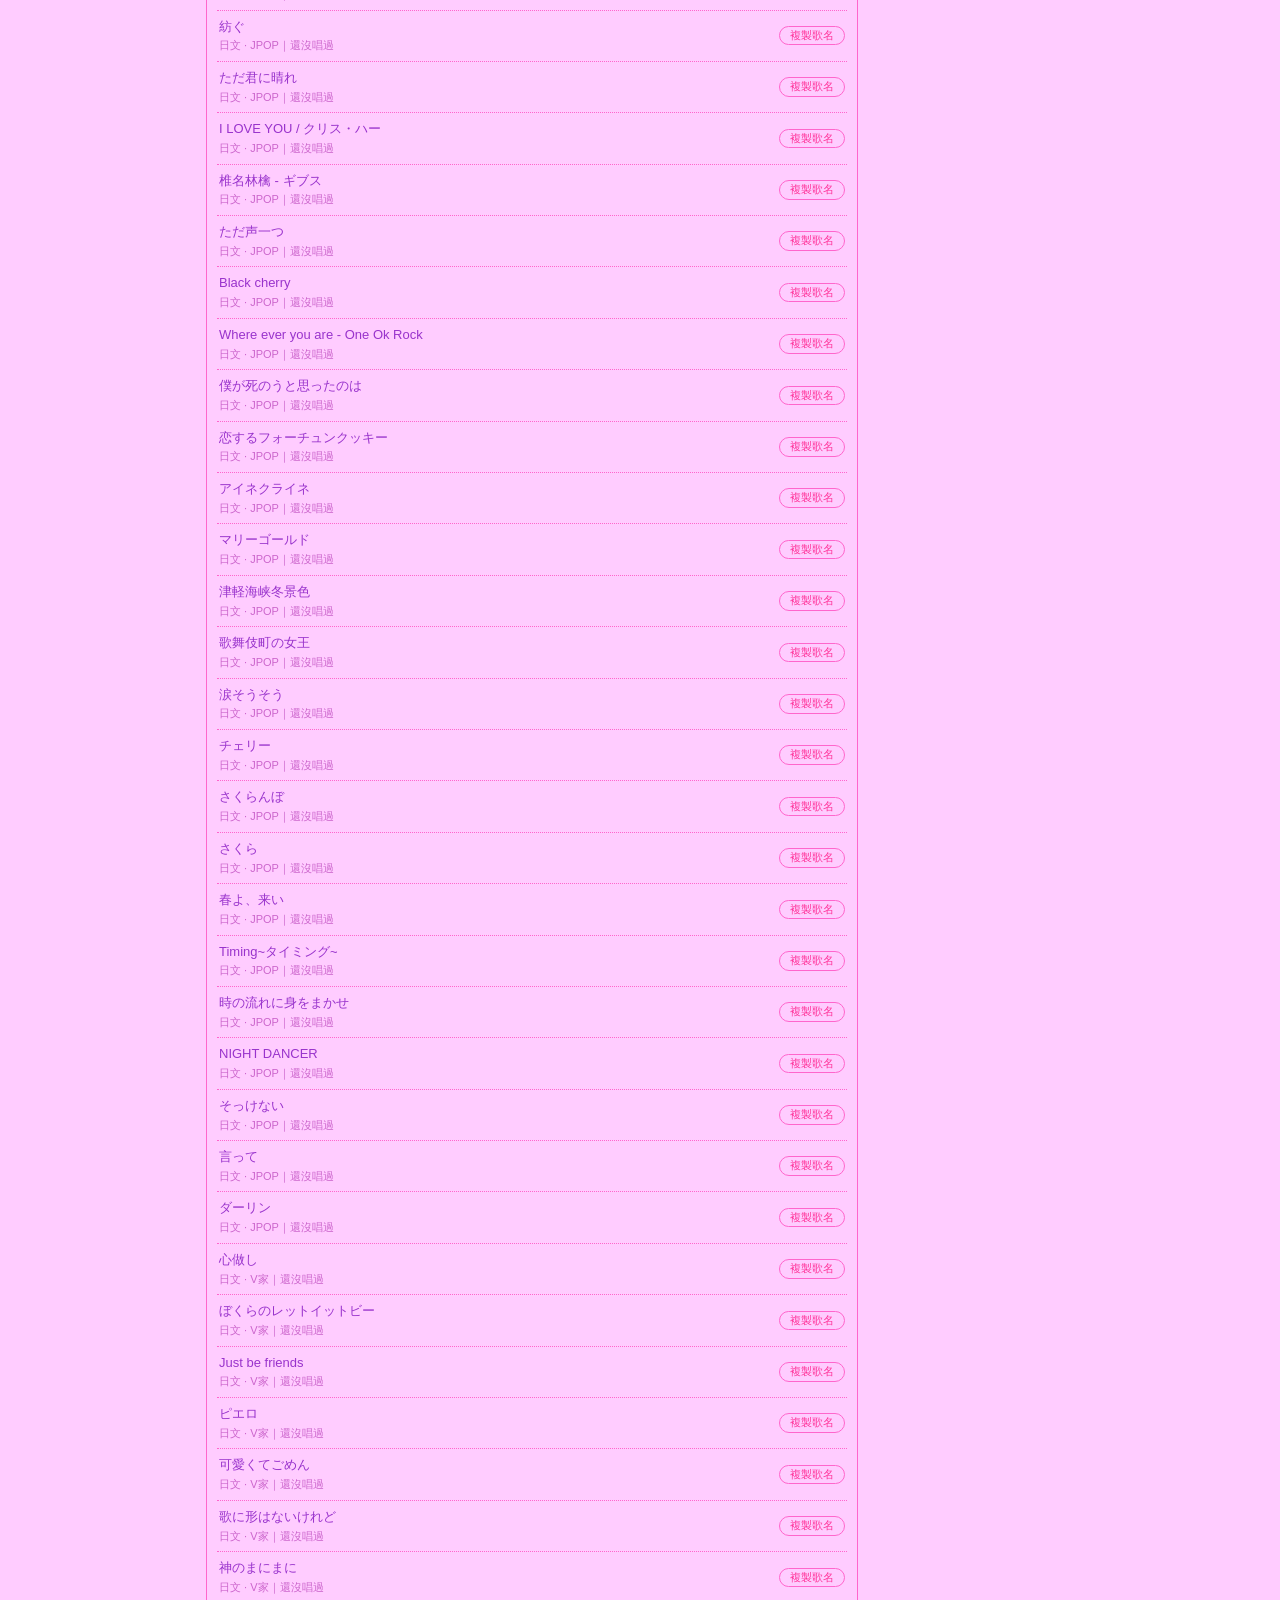
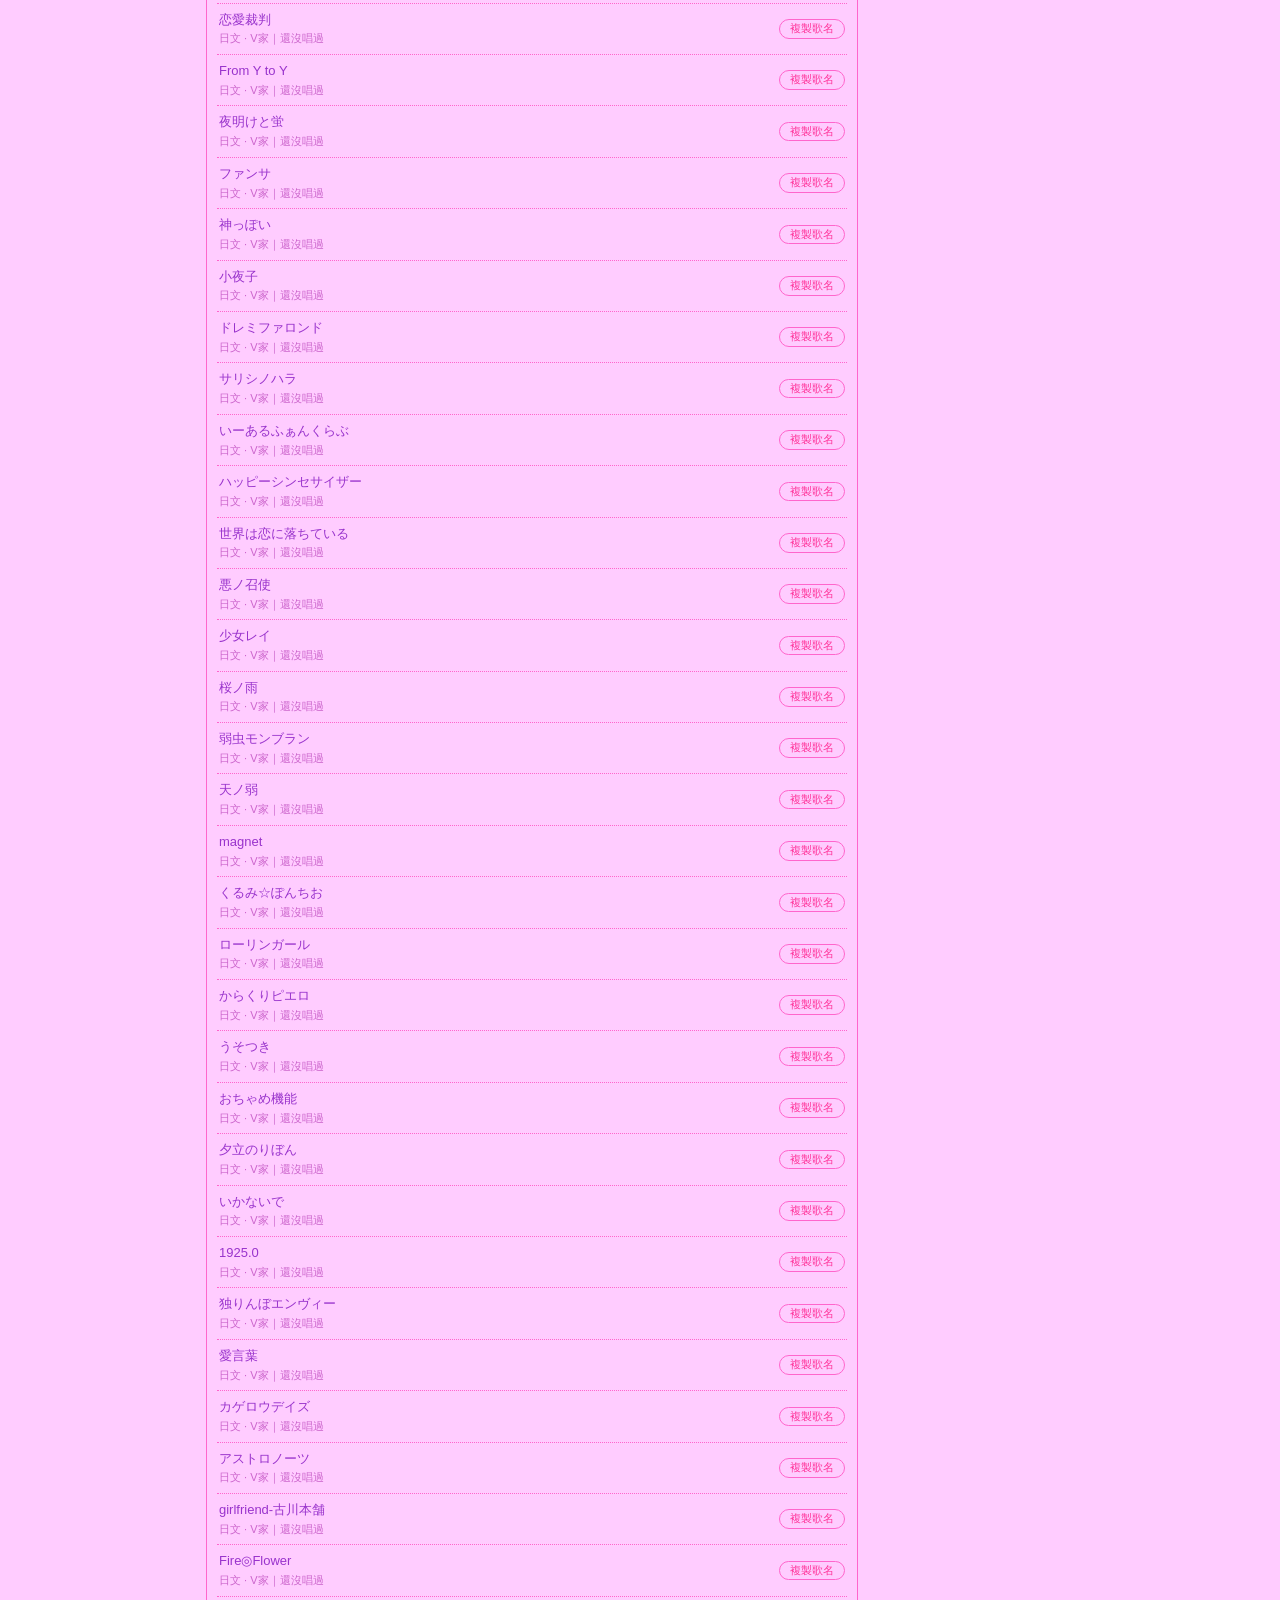
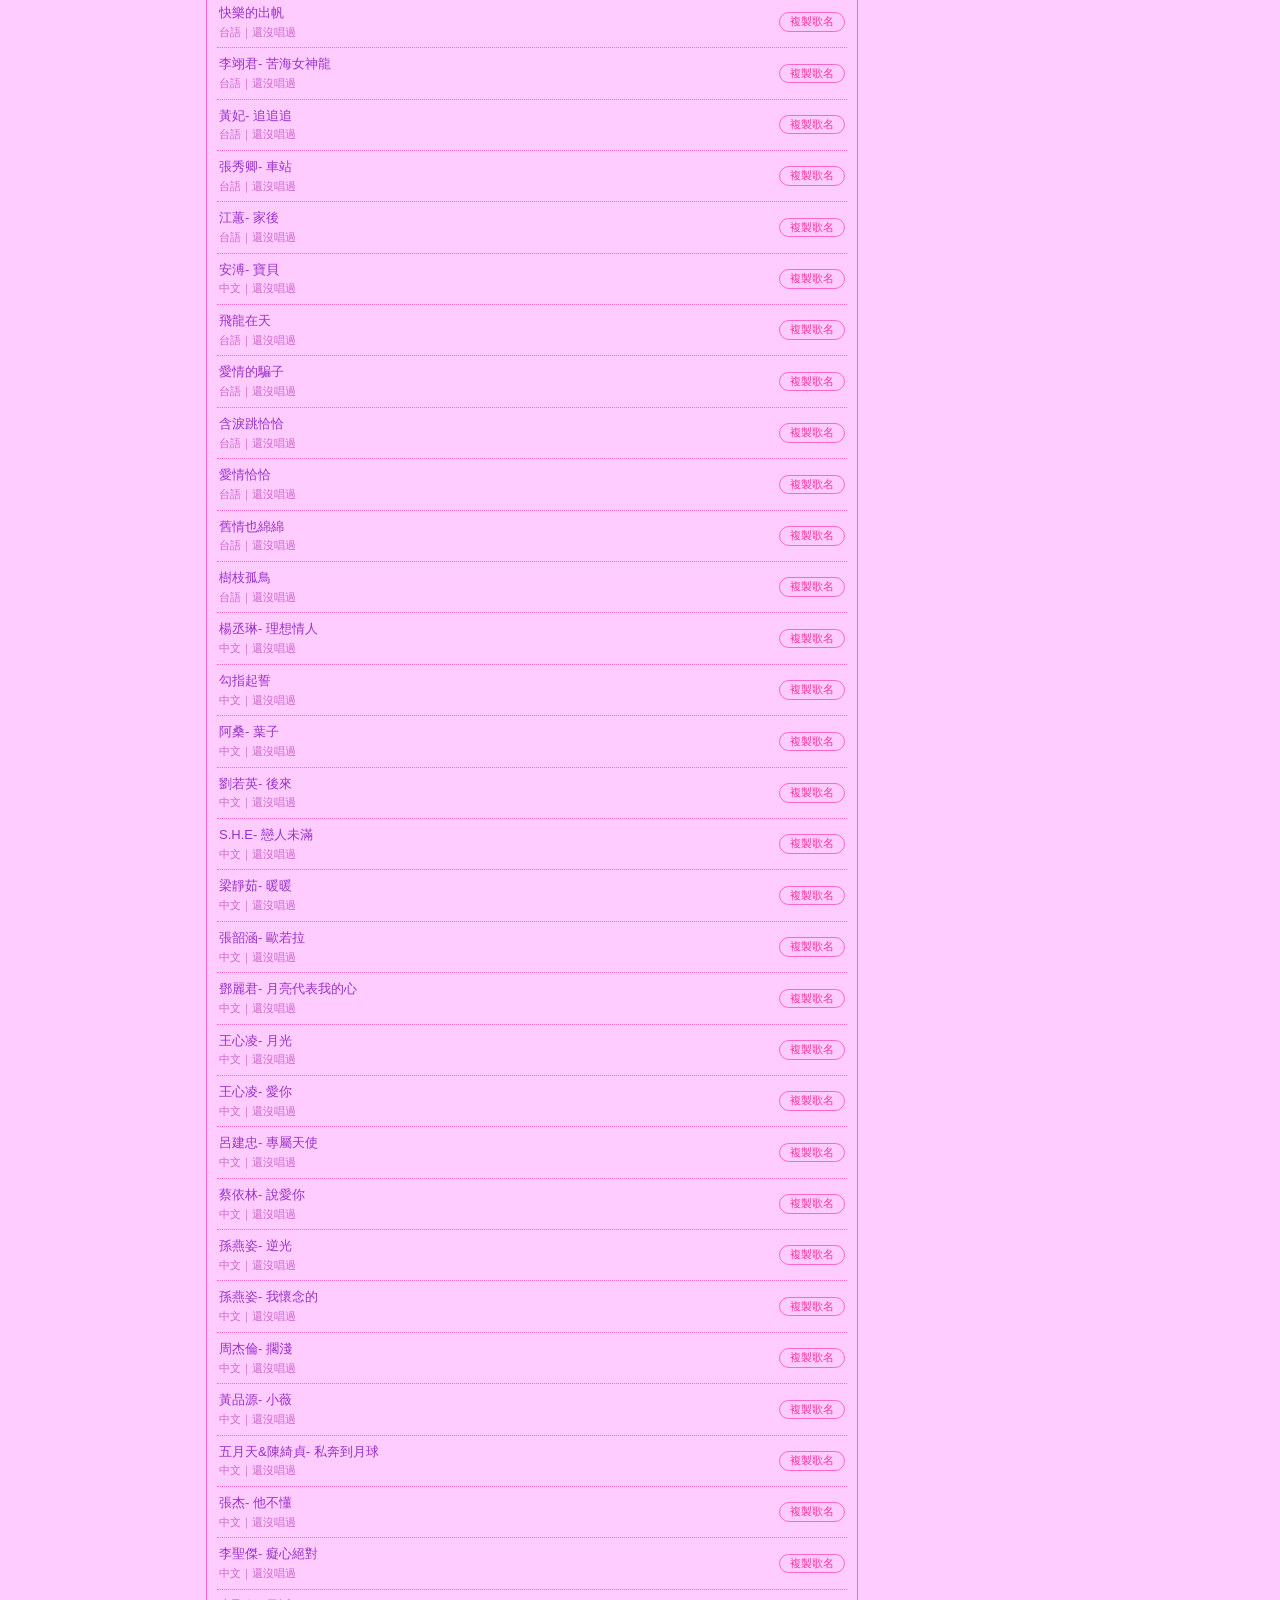
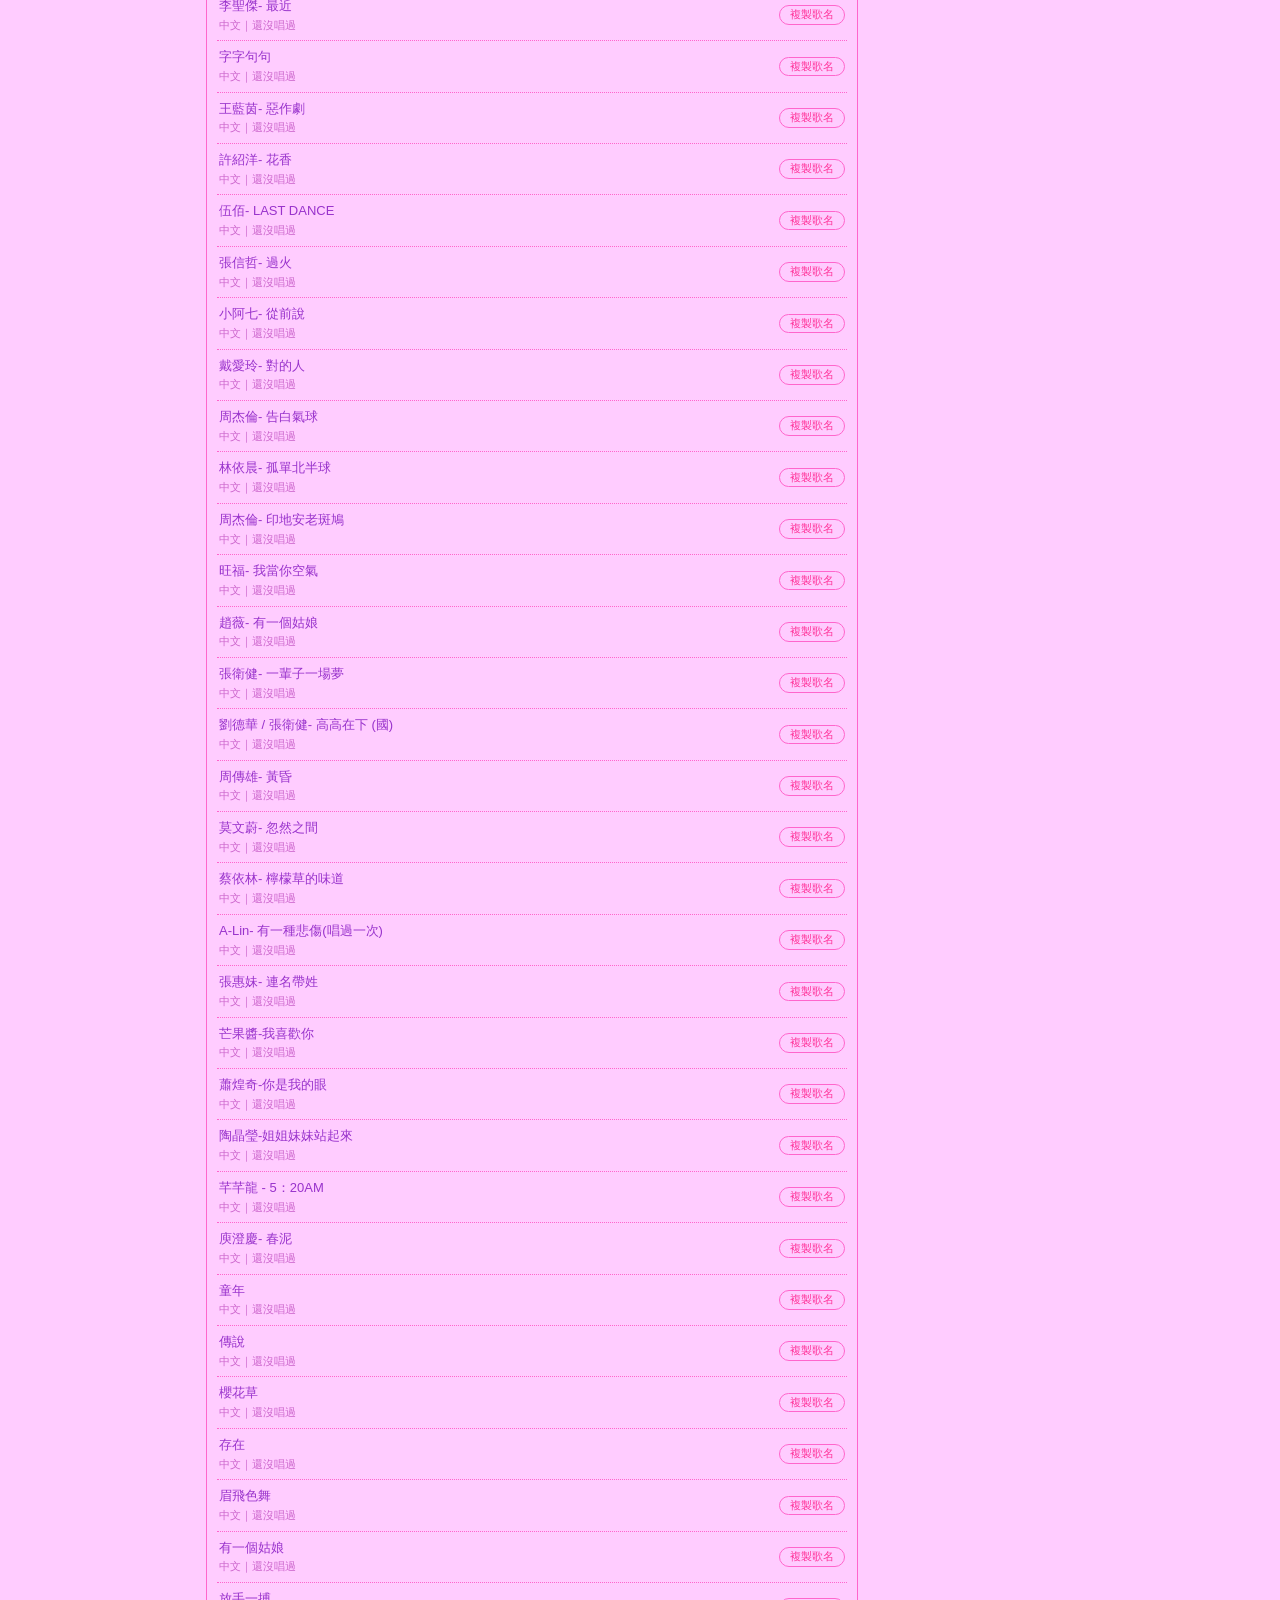
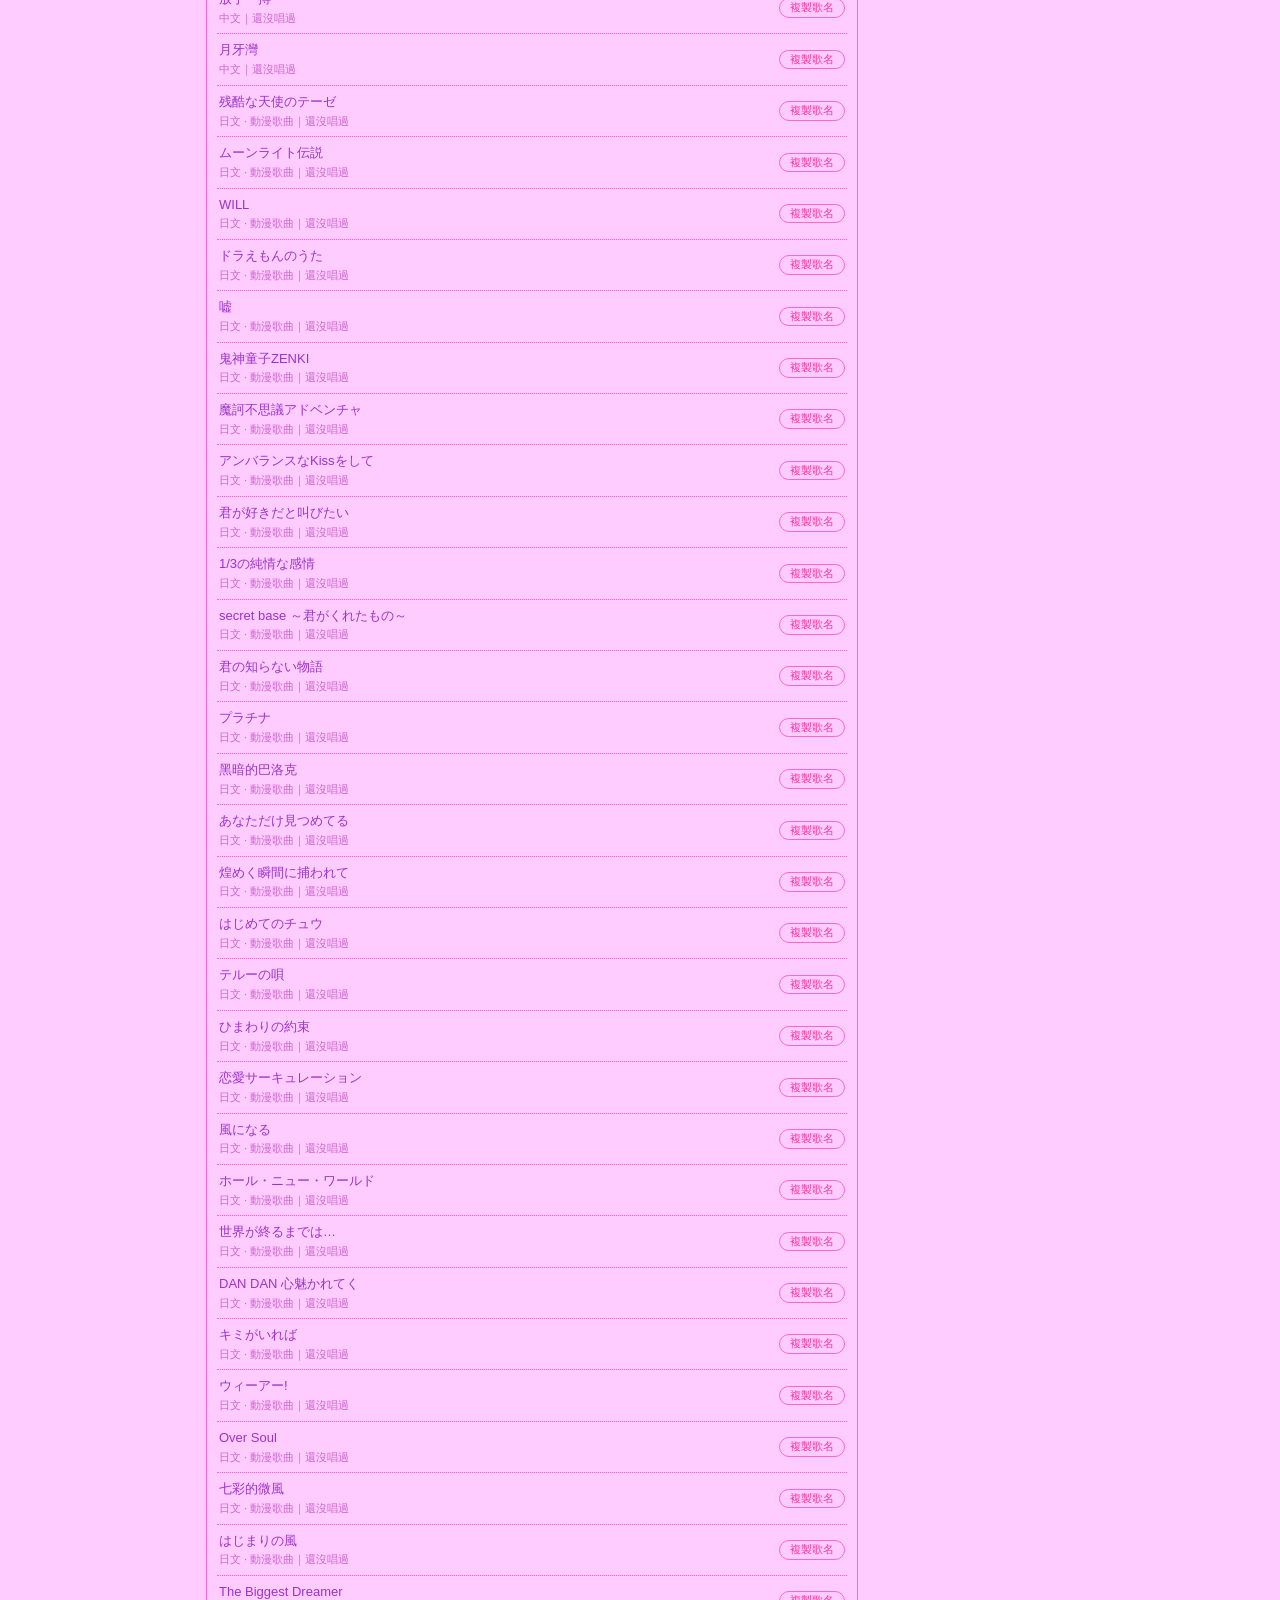
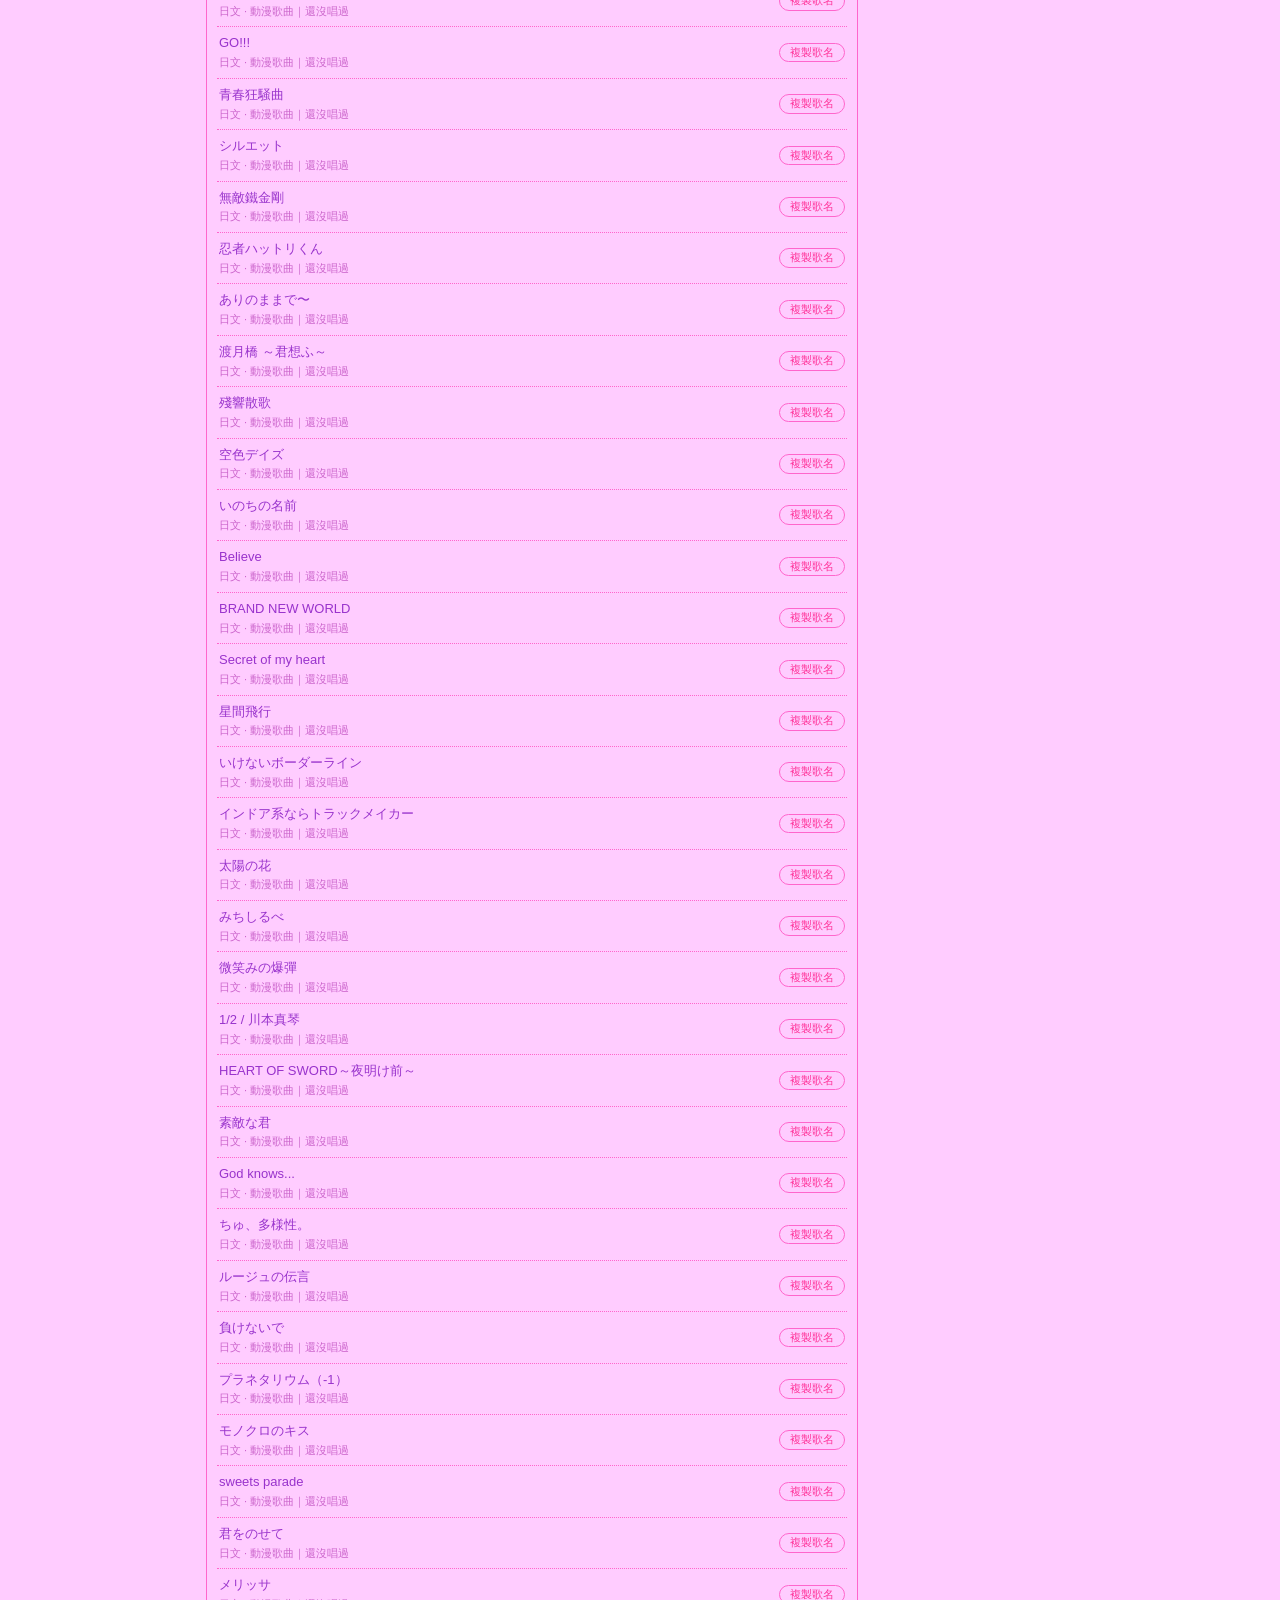
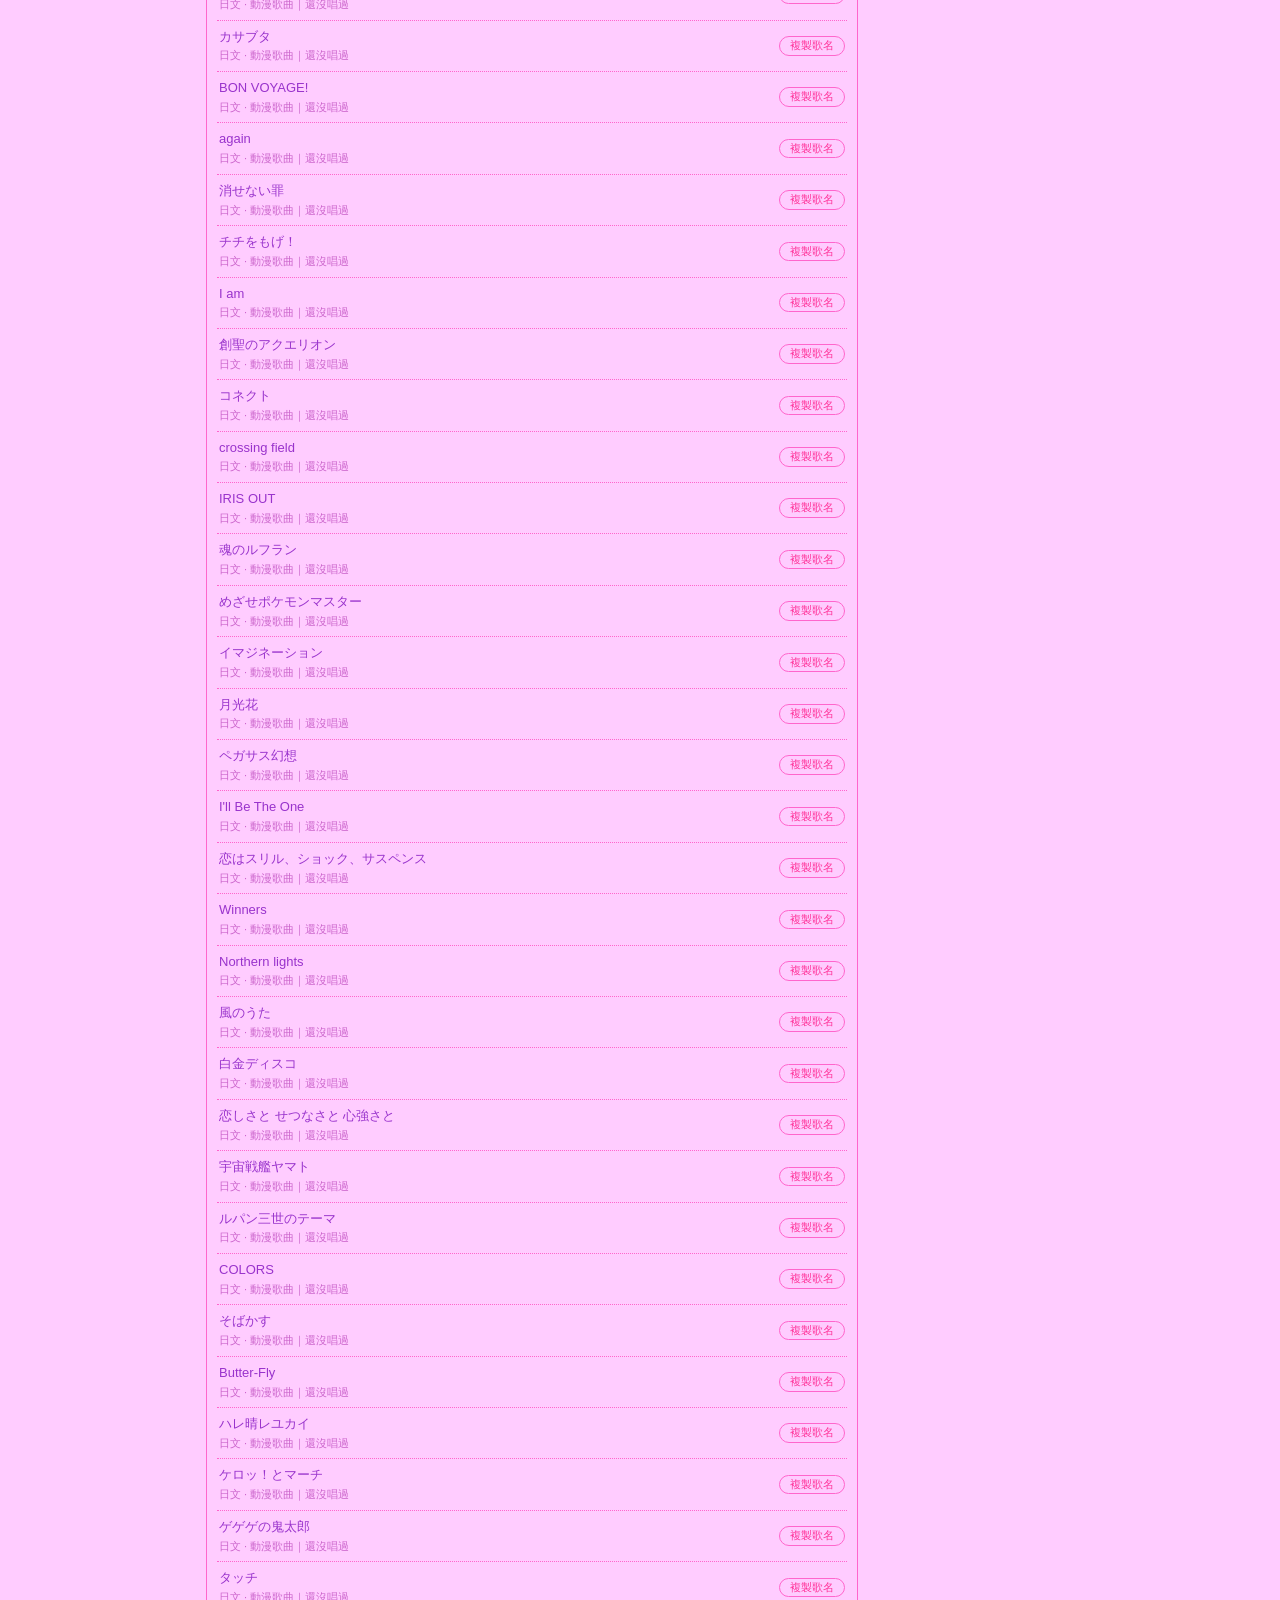
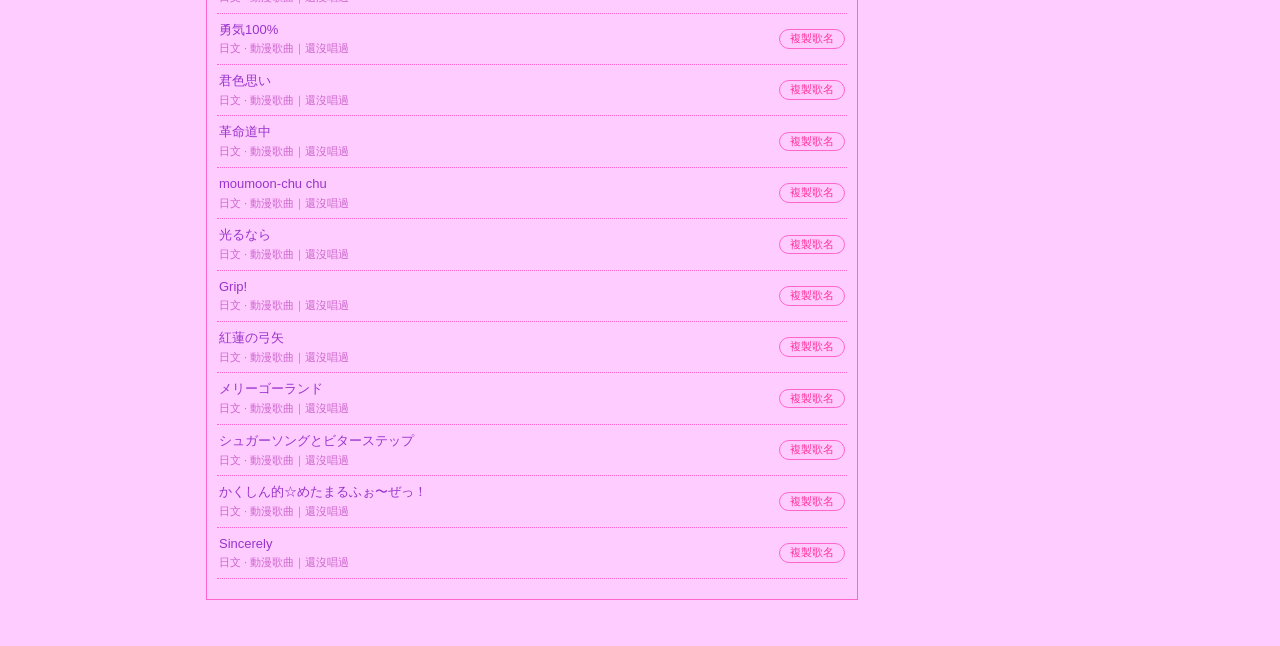
==== commit 250d8a5c: "播放器改為自動播放的背景音樂，更換大頭貼與標題 - 播放器歌曲改為 アスミルキミヘ - 杏仁ミル，隱藏影片畫面，只顯示歌名、播放/暫停、進度、音量 - 進站自動播放；瀏覽器擋有聲自動播放時先靜音播放，" ====
--- a/site/index.html
+++ b/site/index.html
@@ -46,7 +46,7 @@
 
       <aside class="side">
         <section class="side-block side-owner">
-          <img id="owner-avatar" class="owner-avatar" alt="" width="480" height="664">
+          <img id="owner-avatar" class="owner-avatar" alt="" width="240" height="240">
           <p id="owner-caption" class="owner-caption"></p>
         </section>
 
@@ -71,7 +71,7 @@
         </section>
 
         <section class="side-block side-player">
-          <h2 class="side-title">Music</h2>
+          <h2 class="side-title">Now Playing</h2>
           <div id="player" class="player"></div>
         </section>
       </aside>
--- a/site/style.css
+++ b/site/style.css
@@ -149,7 +149,7 @@
 .empty { text-align: center; color: var(--soft); padding: 32px 0; }
 
 /* ---------- 側欄 ---------- */
-.side { display: grid; gap: 16px; align-content: start; }
+.side { display: grid; gap: 16px; align-content: start; min-width: 0; }
 
 .side-block { font-size: 12px; }
 .side-title {
@@ -190,8 +190,9 @@
 /* ---------- 大頭貼 ---------- */
 .owner-avatar {
   display: block;
-  width: 100%;
+  width: 120px;
   height: auto;
+  margin: 0 auto;
   border: 1px solid var(--line);
   background: #ffffff;
   padding: 3px;
@@ -208,35 +209,30 @@
   font-size: 11px;
   color: var(--pink);
   background: linear-gradient(#ffffff, #ffe6ff);
-  border-bottom: 1px solid var(--line);
   white-space: nowrap;
   overflow: hidden;
   text-overflow: ellipsis;
 }
 
-.player-screen {
-  position: relative;
-  aspect-ratio: 16 / 9;
-  background: #1a0d1a;
-}
-.player-screen > :first-child,
-.player-screen iframe { position: absolute; inset: 0; width: 100%; height: 100%; border: 0; }
-
-.player-big {
-  position: absolute;
-  z-index: 1;
-  inset: 0;
-  margin: auto;
-  width: 44px;
-  height: 30px;
-  border: 1px solid var(--line);
-  border-radius: 6px;
-  background: rgba(255, 204, 255, 0.92);
-  color: var(--pink);
-  font-size: 14px;
-  line-height: 1;
-}
-.player-big[hidden] { display: none; }
+.player-hint {
+  padding: 1px 4px;
+  text-align: center;
+  font-size: 10px;
+  color: var(--soft);
+  background: #ffffff;
+}
+.player-hint[hidden] { display: none; }
+
+/* YouTube 播放器本體：不顯示畫面，只用來播放聲音 */
+.player-hidden {
+  position: fixed;
+  left: -9999px;
+  top: 0;
+  width: 200px;
+  height: 200px;
+  overflow: hidden;
+  pointer-events: none;
+}
 
 .player-bar {
   display: flex;
@@ -258,8 +254,8 @@
 }
 .player-time { flex-shrink: 0; font-family: "Courier New", monospace; color: var(--text); }
 .player-seek, .player-volume { min-width: 0; height: 12px; margin: 0; accent-color: var(--pink); }
-.player-seek { flex: 1 1 auto; }
-.player-volume { flex: 0 1 36px; }
+.player-seek { flex: 1 1 0; width: 0; }
+.player-volume { flex: 0 0 36px; width: 36px; }
 
 /* ---------- 提示 ---------- */
 .toast {
@@ -286,7 +282,7 @@
   .side { display: contents; }
   .side-owner { order: -2; display: flex; align-items: center; gap: 10px; }
   .side-owner[hidden] { display: none; }
-  .owner-avatar { width: 88px; }
+  .owner-avatar { width: 64px; margin: 0; }
   .owner-caption { margin: 0; font-size: 12px; text-align: left; }
   .side-calendar { order: -1; }
   .side-categories { display: none; }
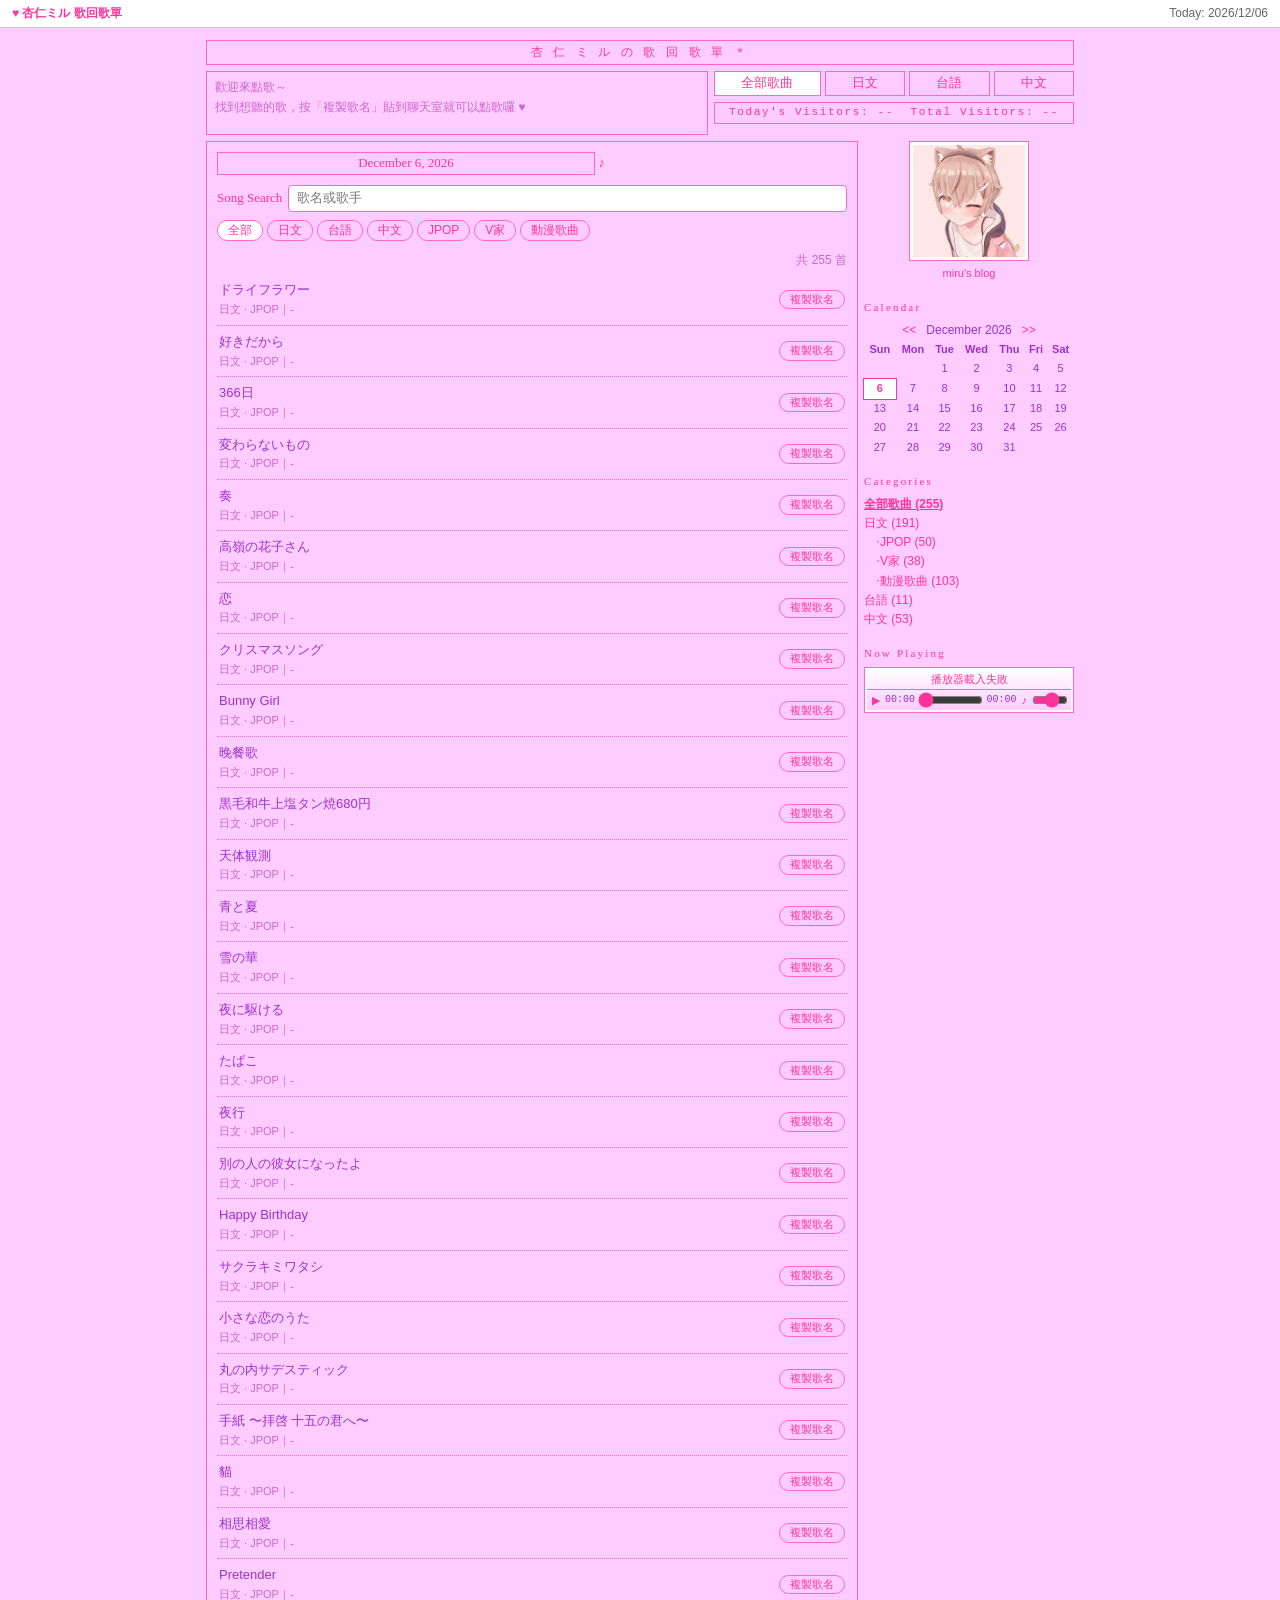
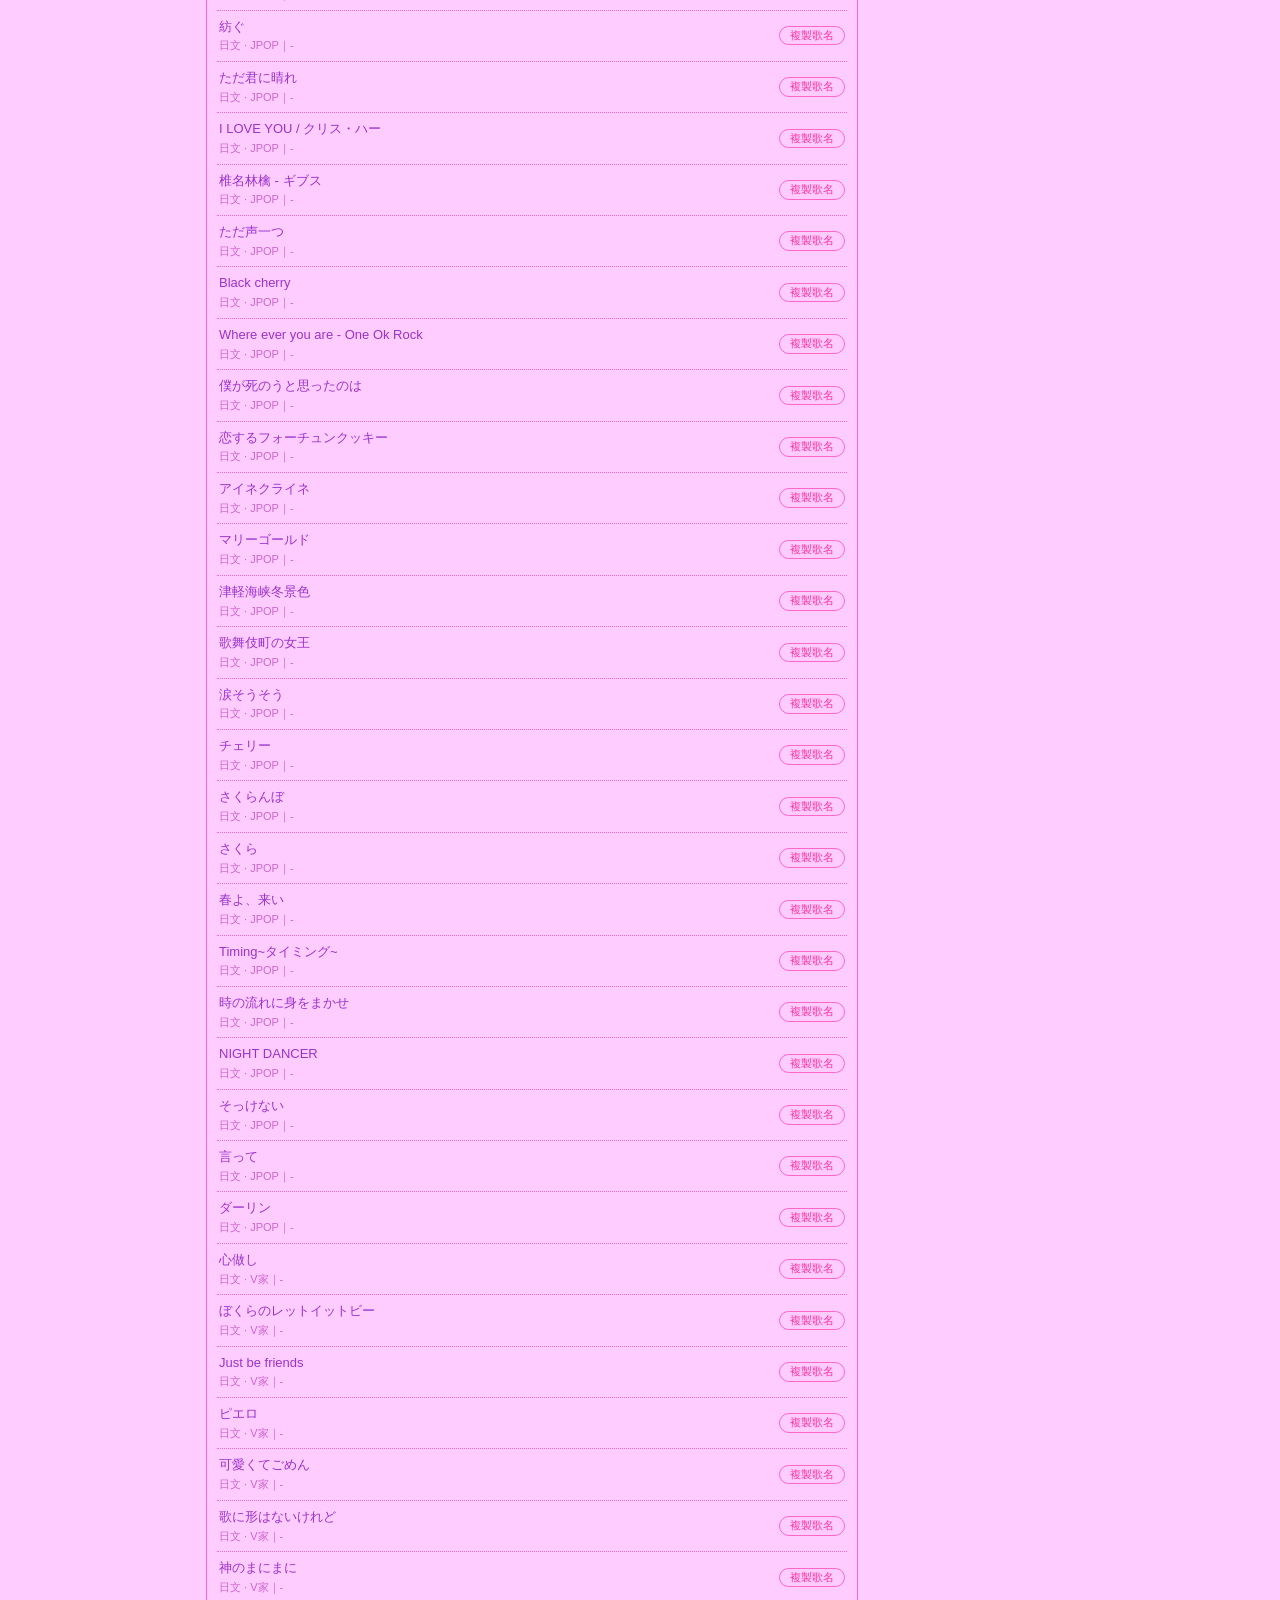
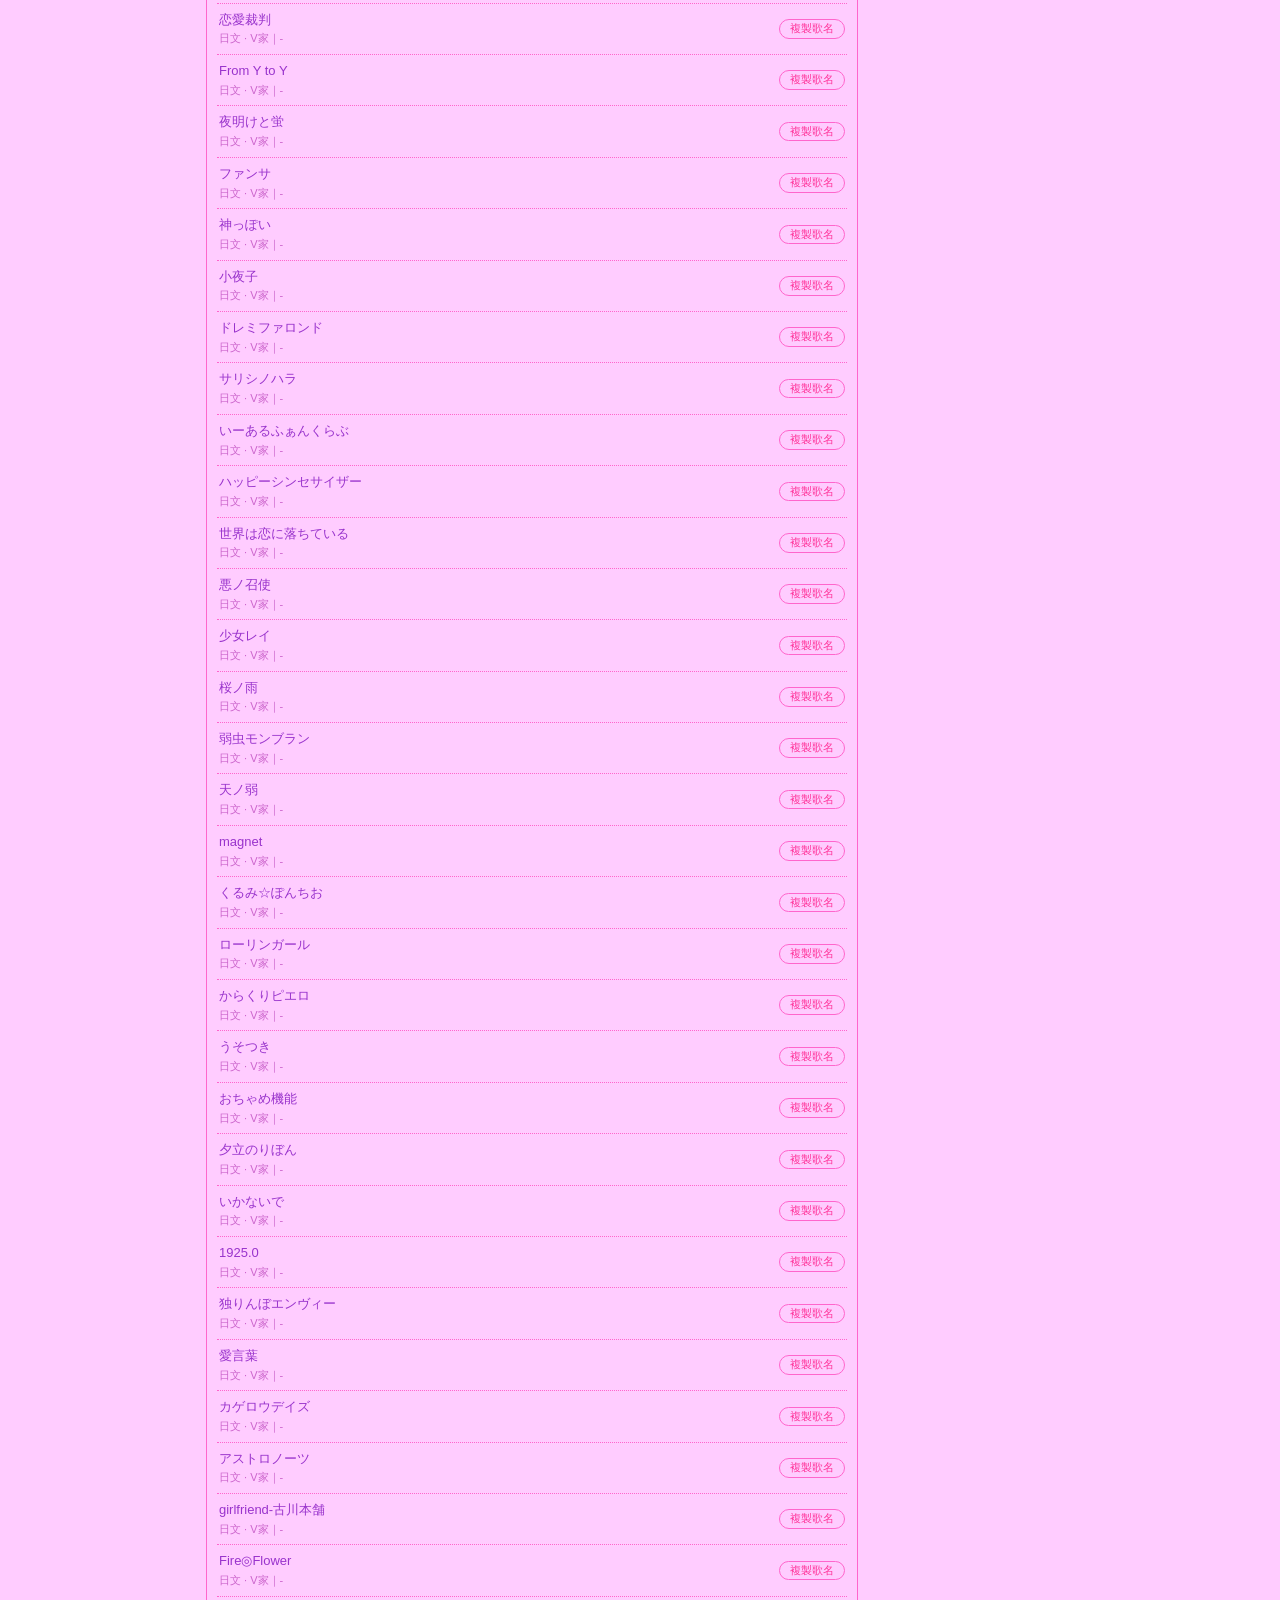
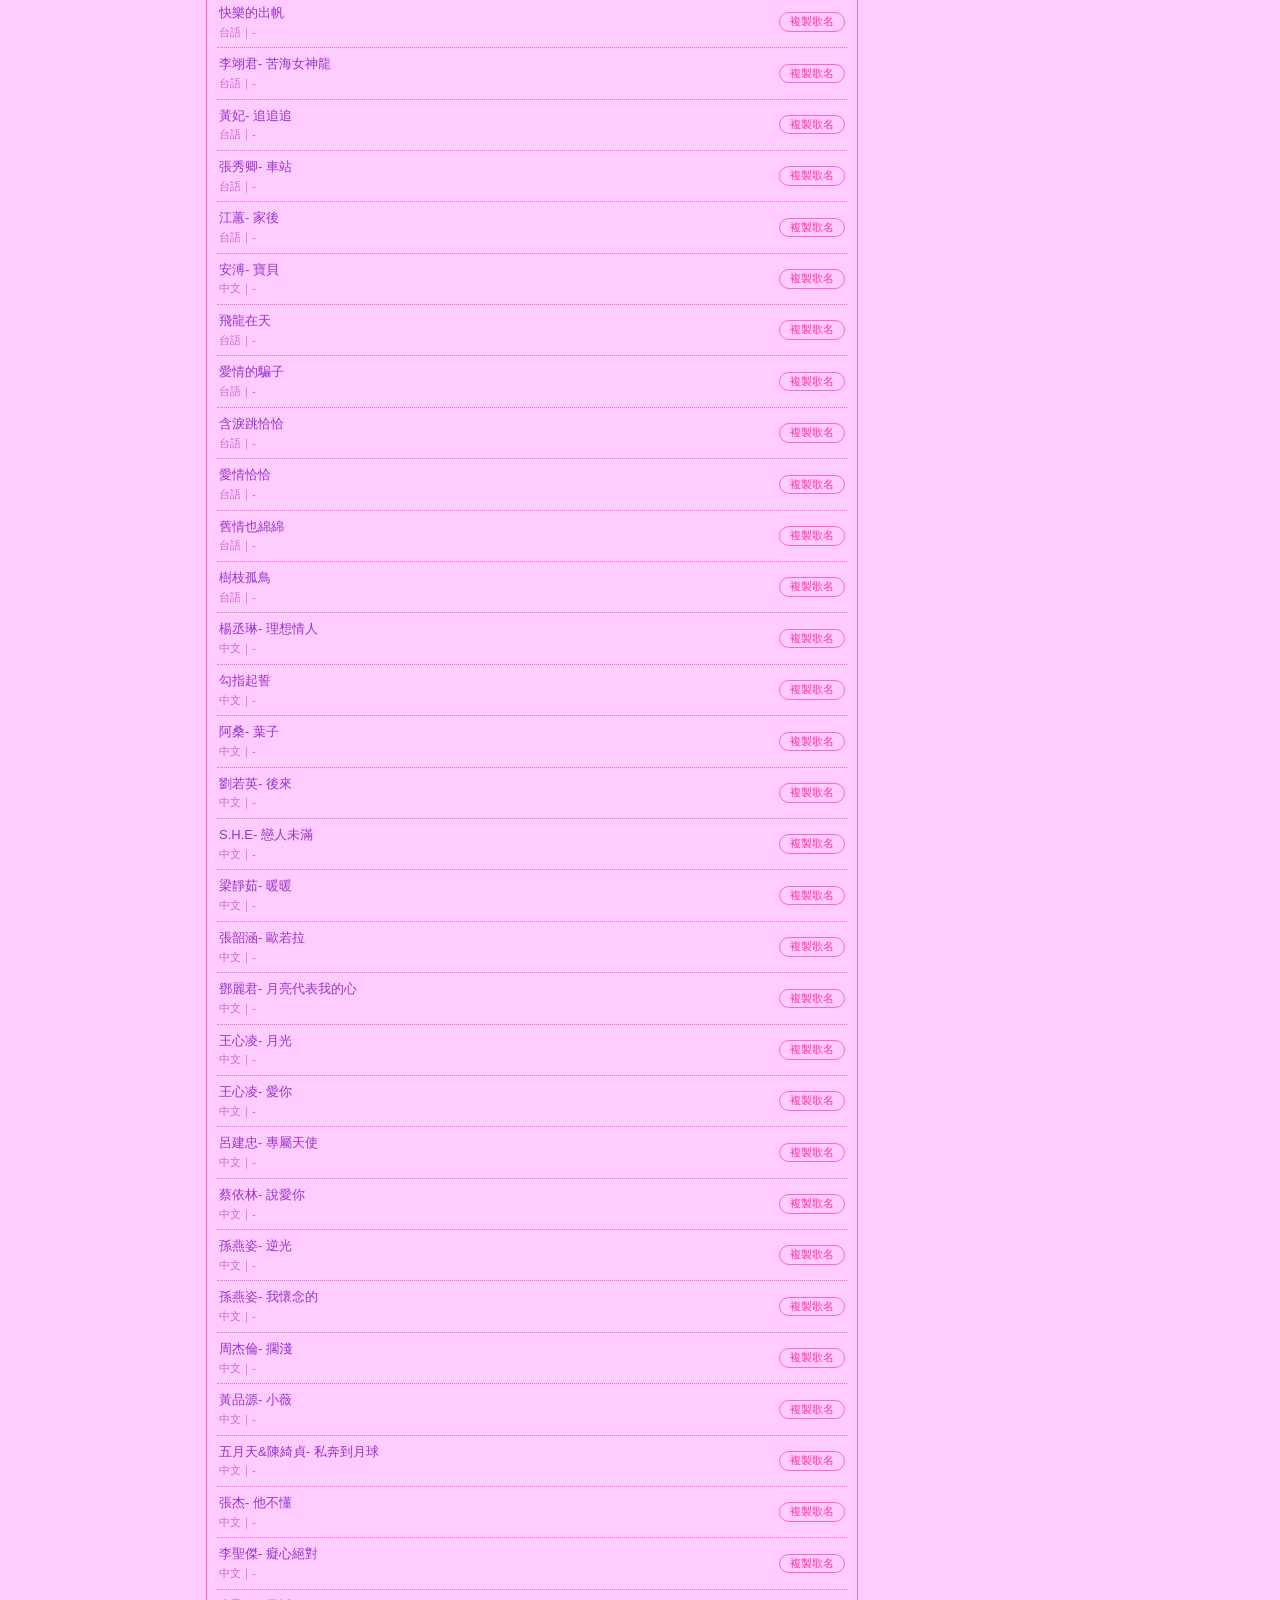
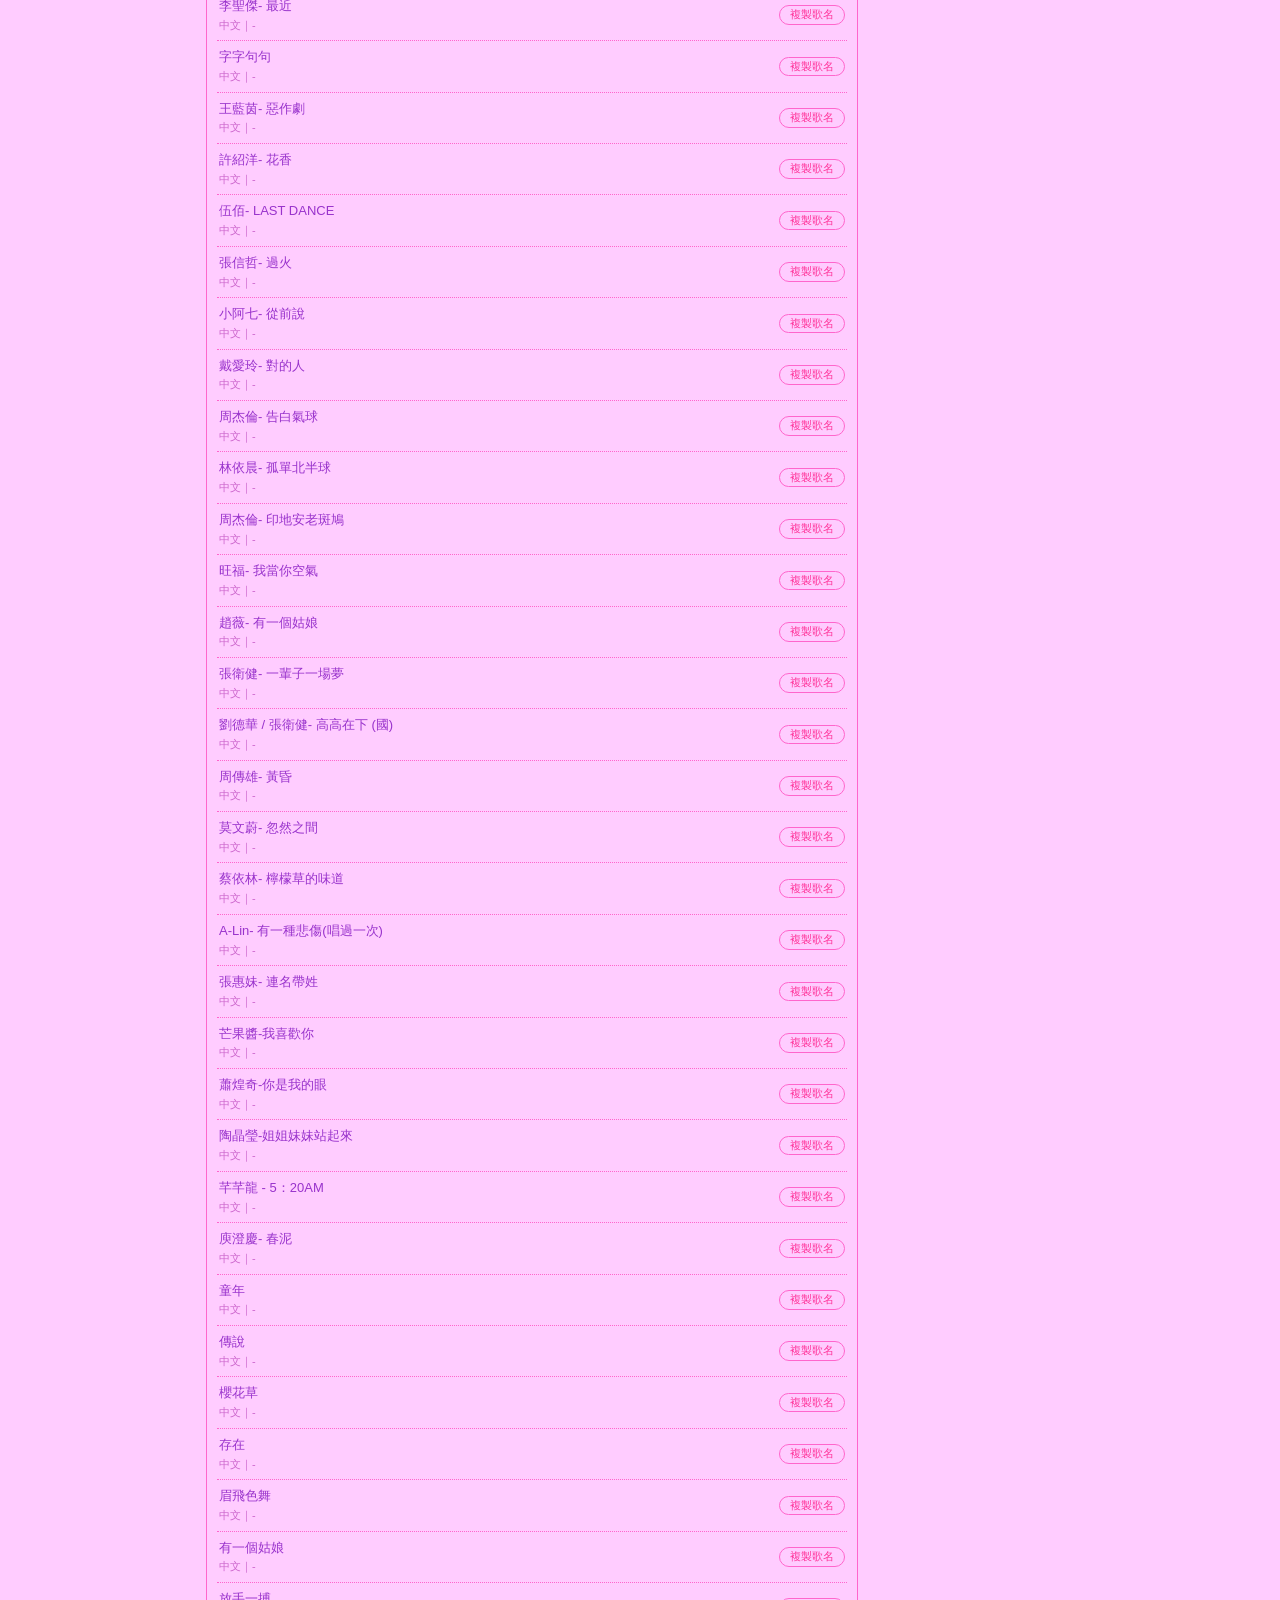
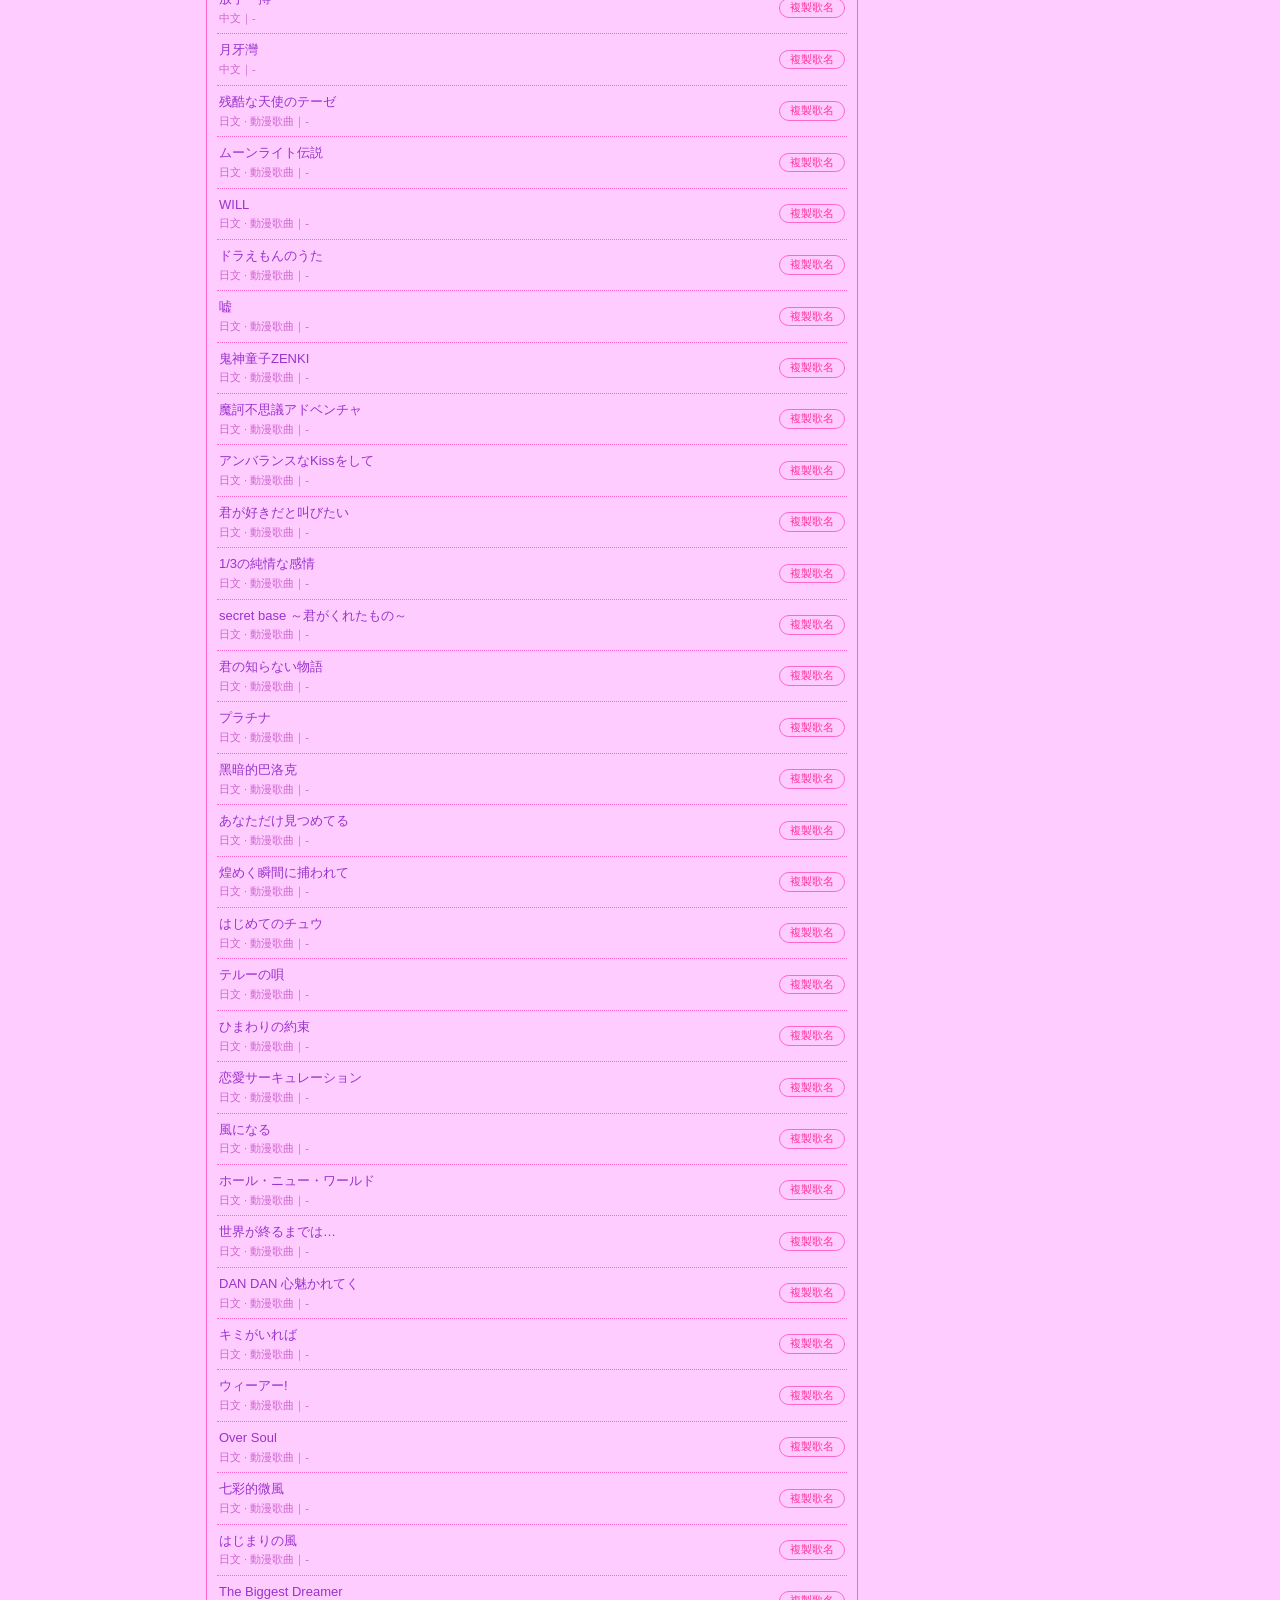
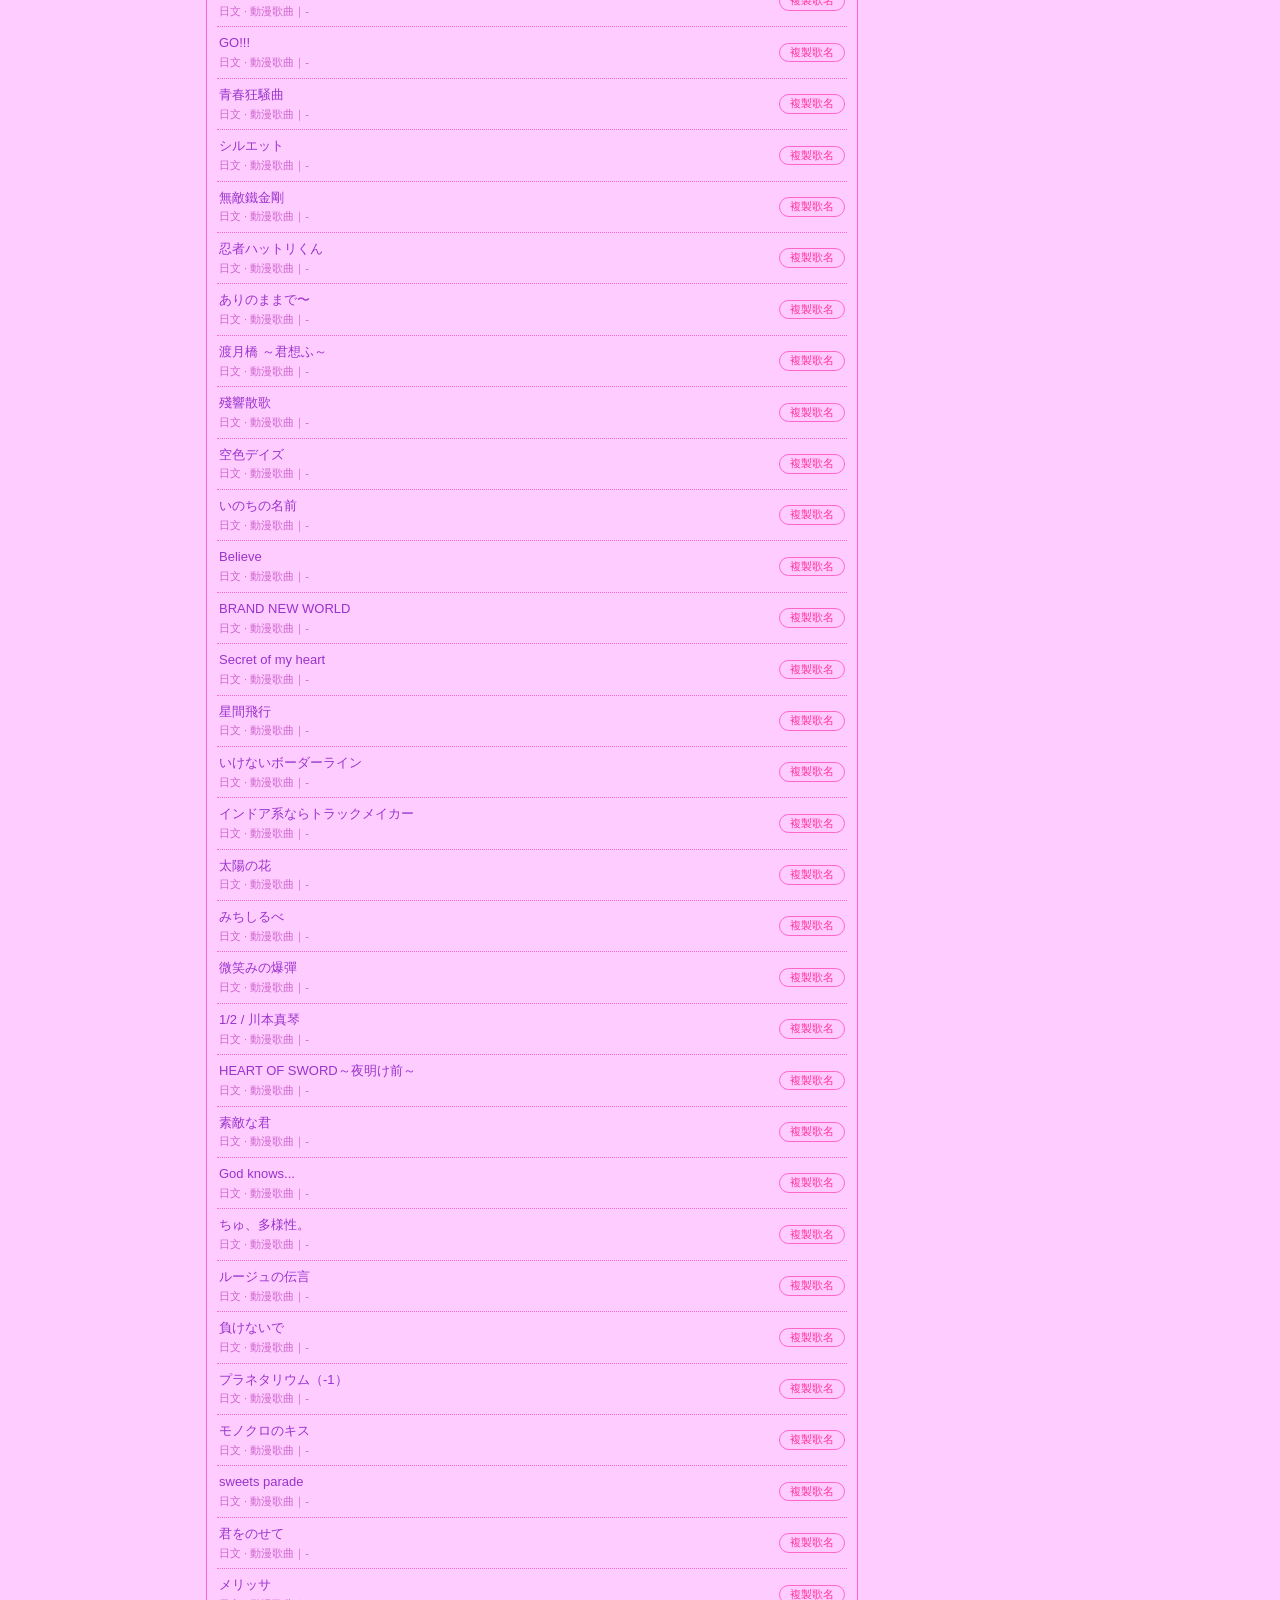
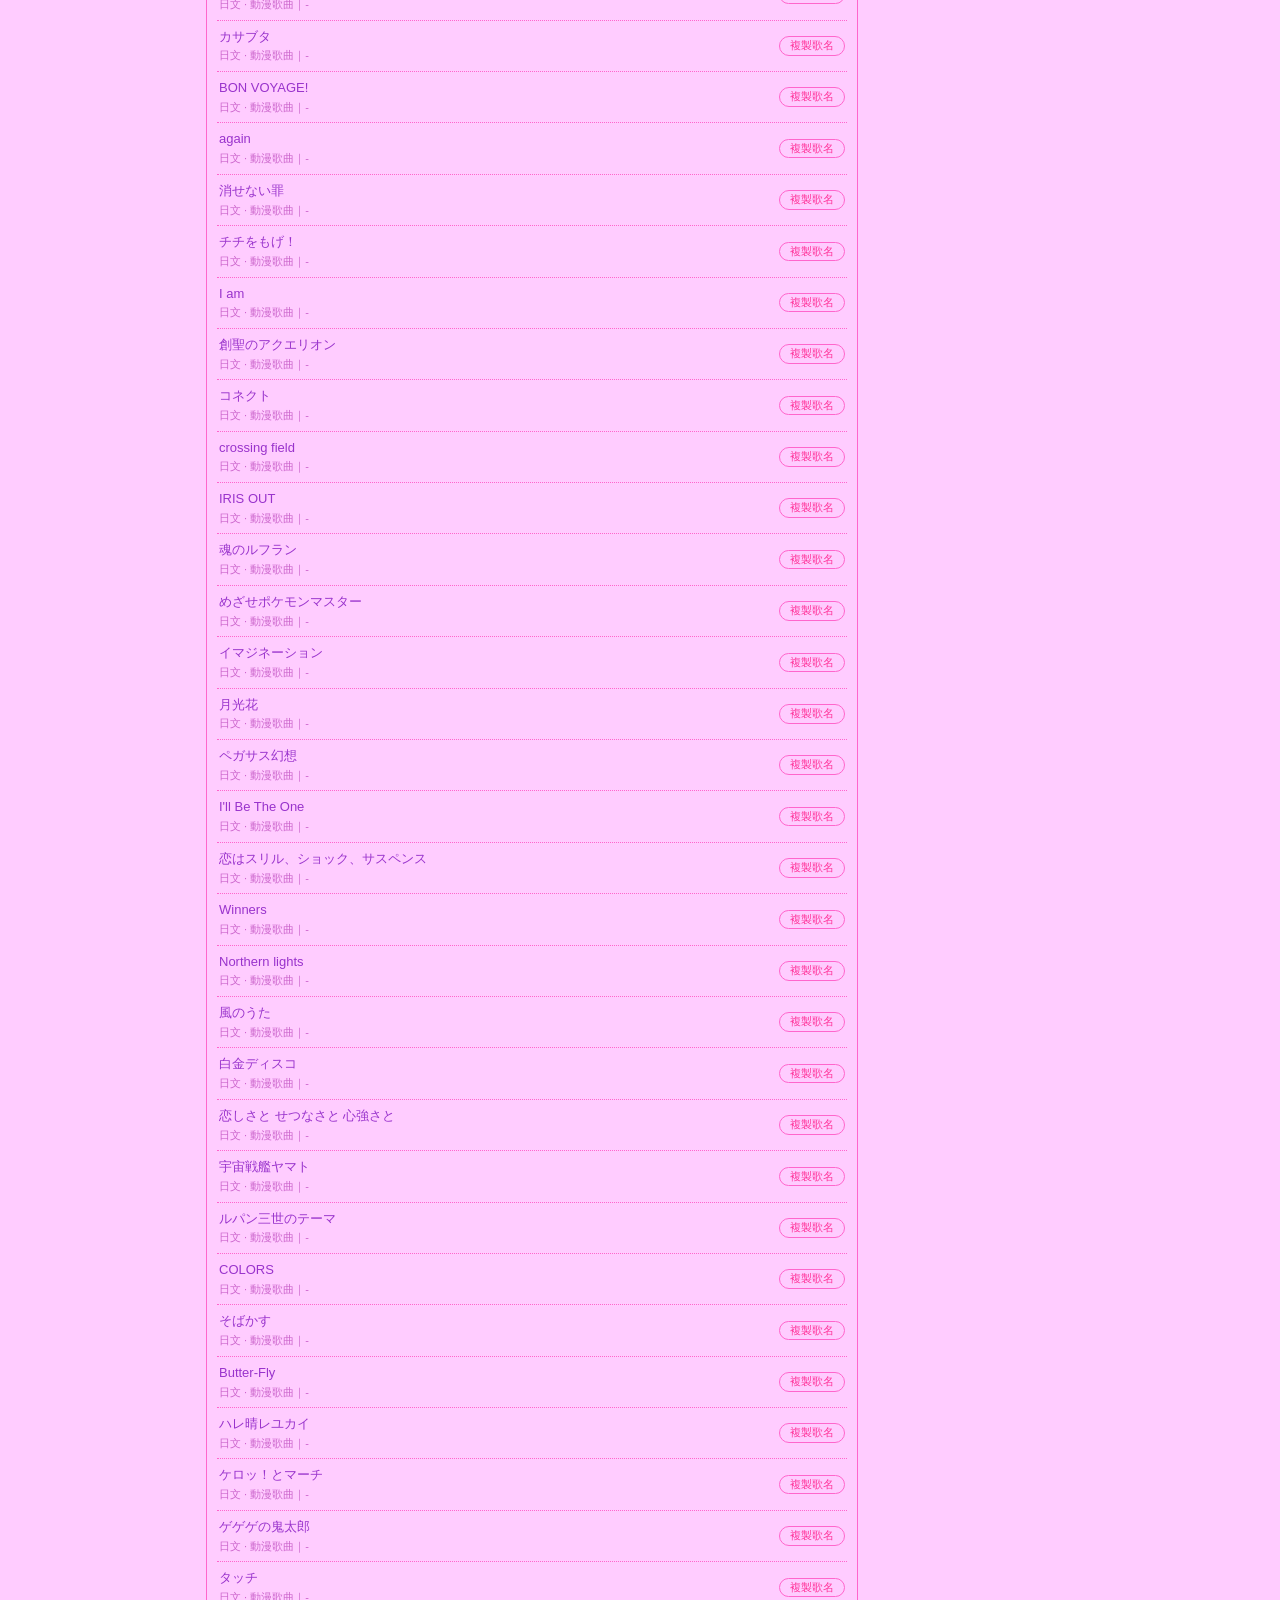
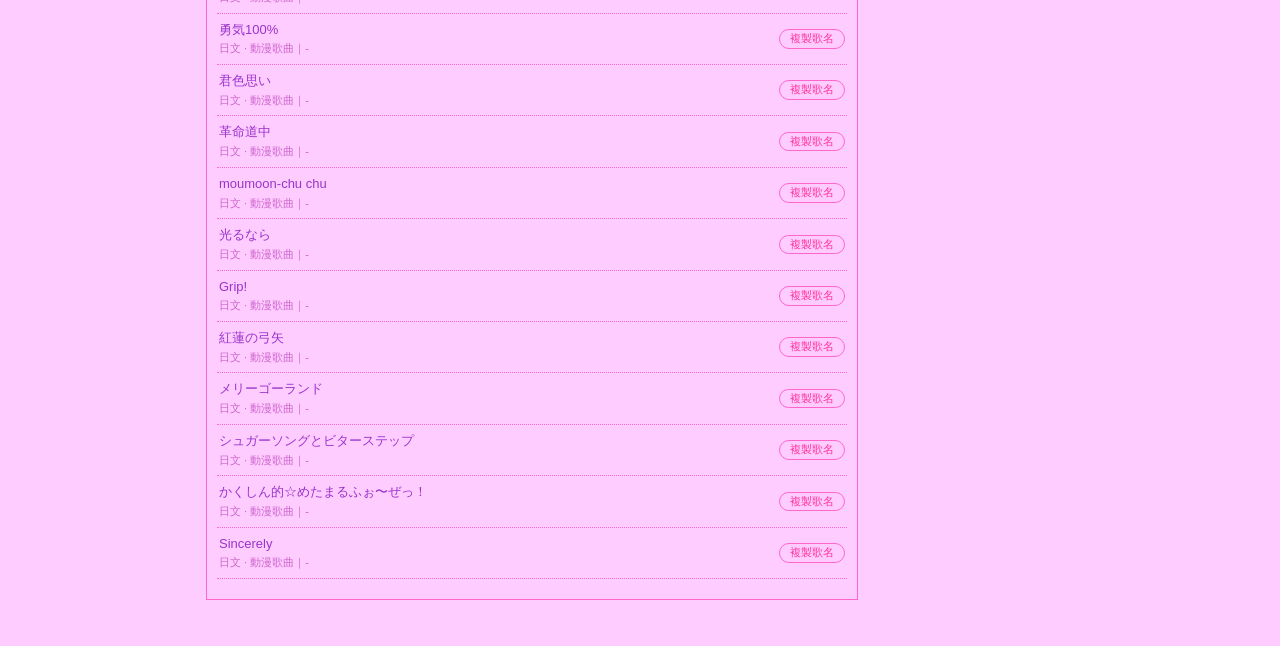
==== commit 8c06279d: "搜尋框下方標籤加入日文、台語、中文 Co-Authored-By: Claude Opus 5.5 <noreply@anthropic.com>" ====
--- a/site/index.html
+++ b/site/index.html
@@ -37,7 +37,7 @@
           <label for="search">Song Search</label>
           <input id="search" type="search" placeholder="歌名或歌手" autocomplete="off">
         </div>
-        <div id="categories" class="chips" role="group" aria-label="類別"></div>
+        <div id="categories" class="chips" role="group" aria-label="語言與類別"></div>
 
         <p id="count" class="count" aria-live="polite"></p>
         <ul id="list" class="list"></ul>
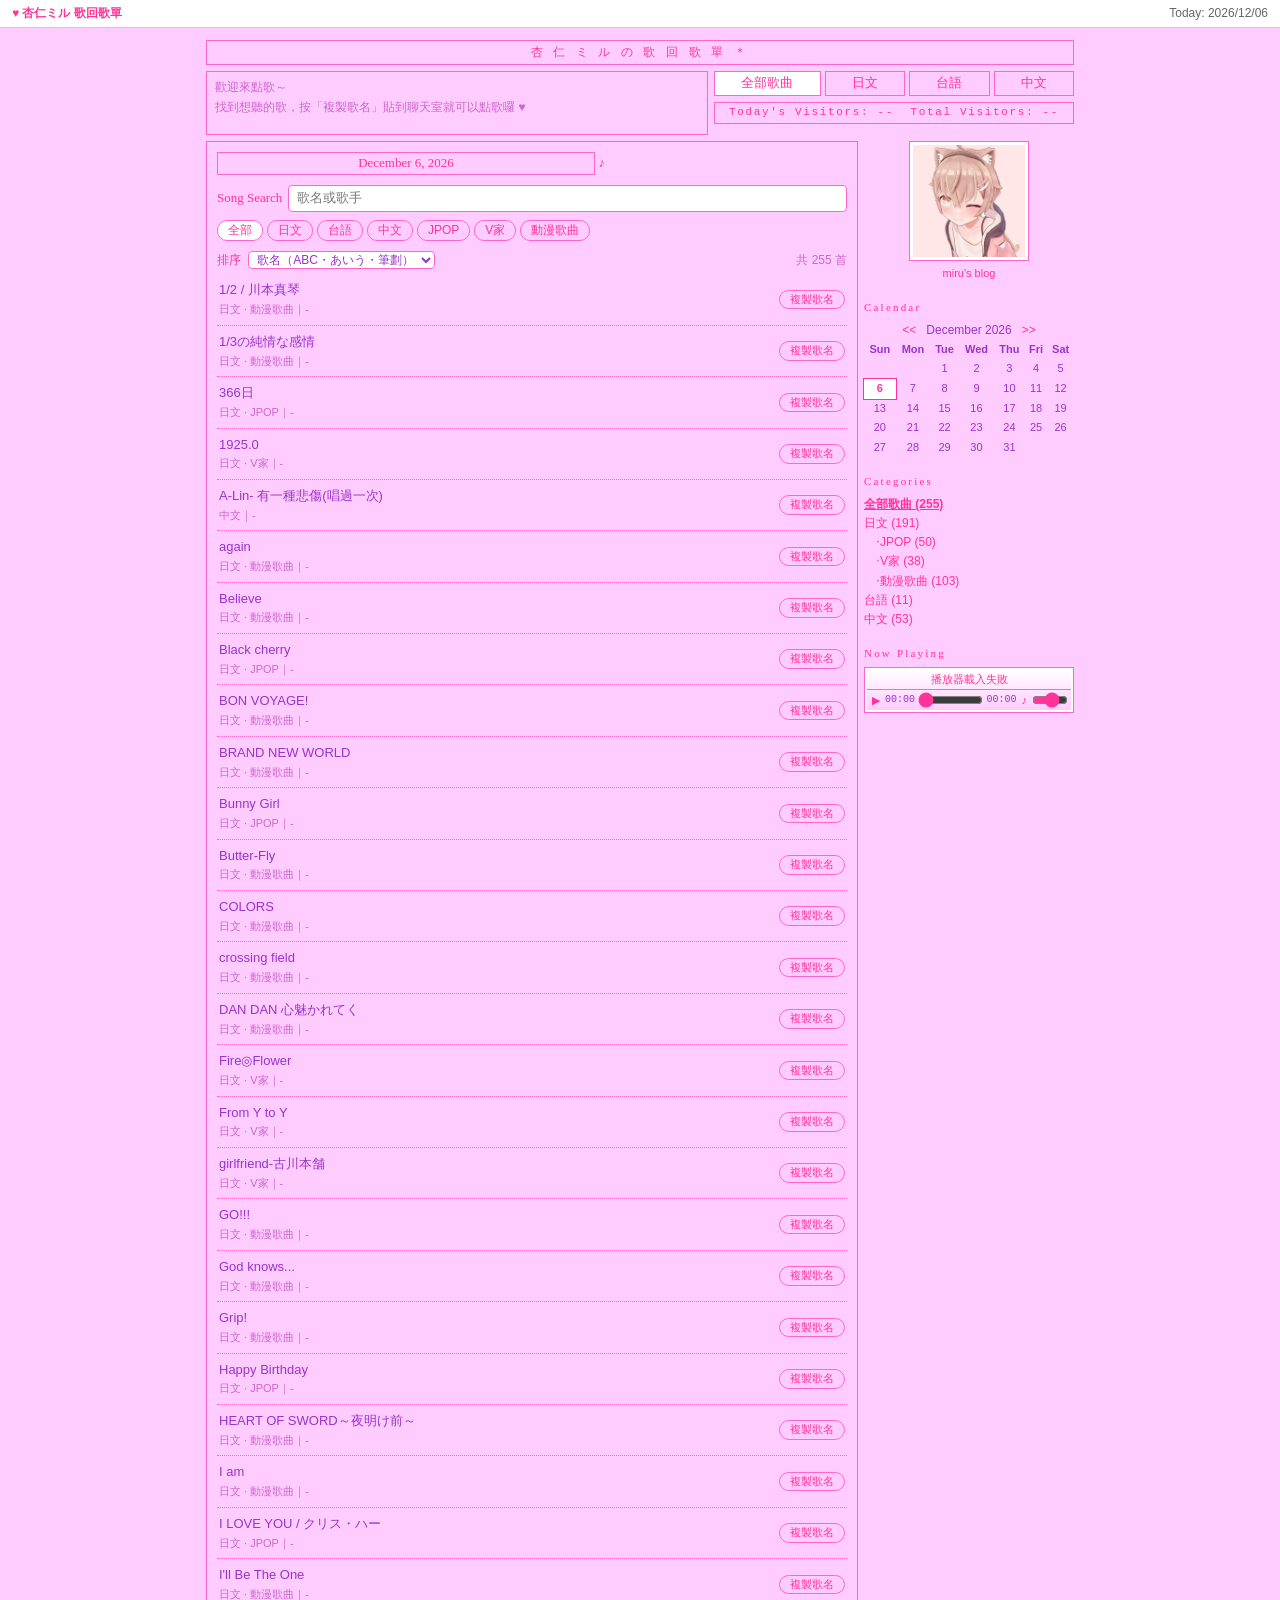
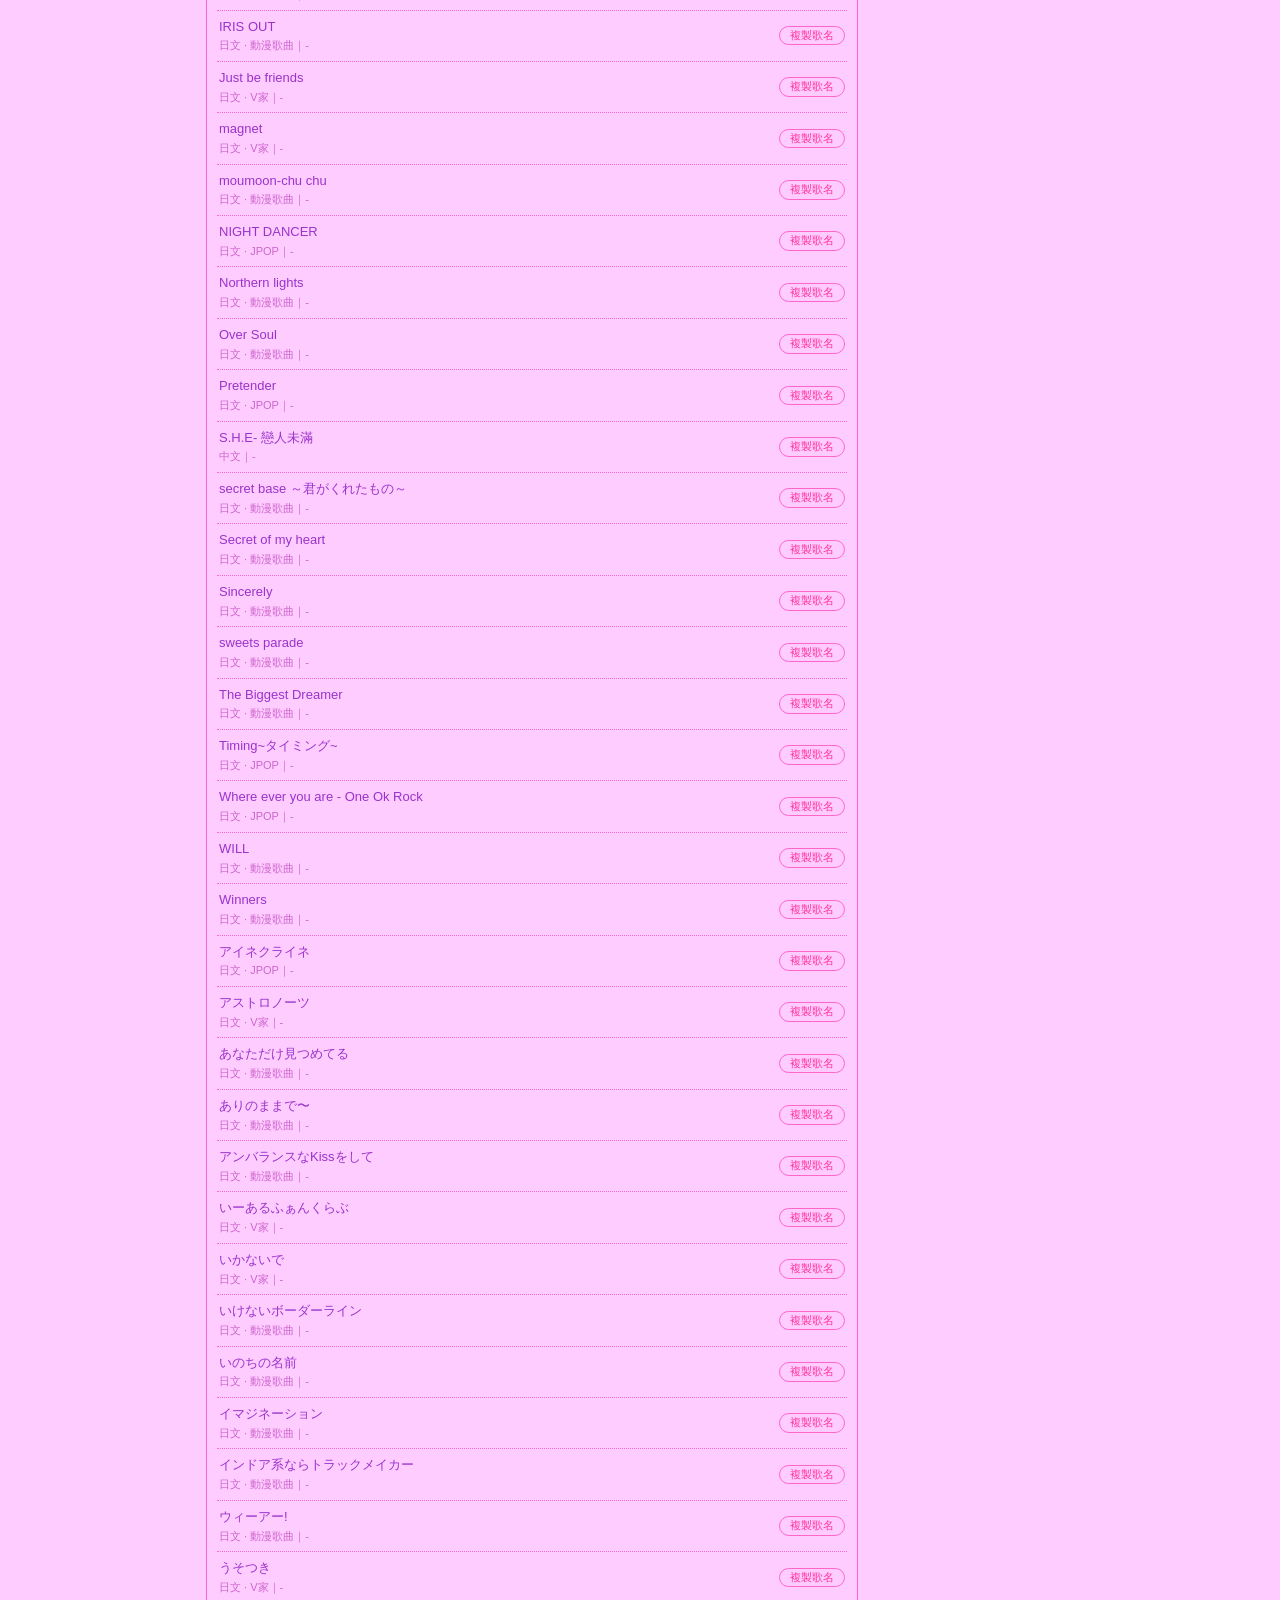
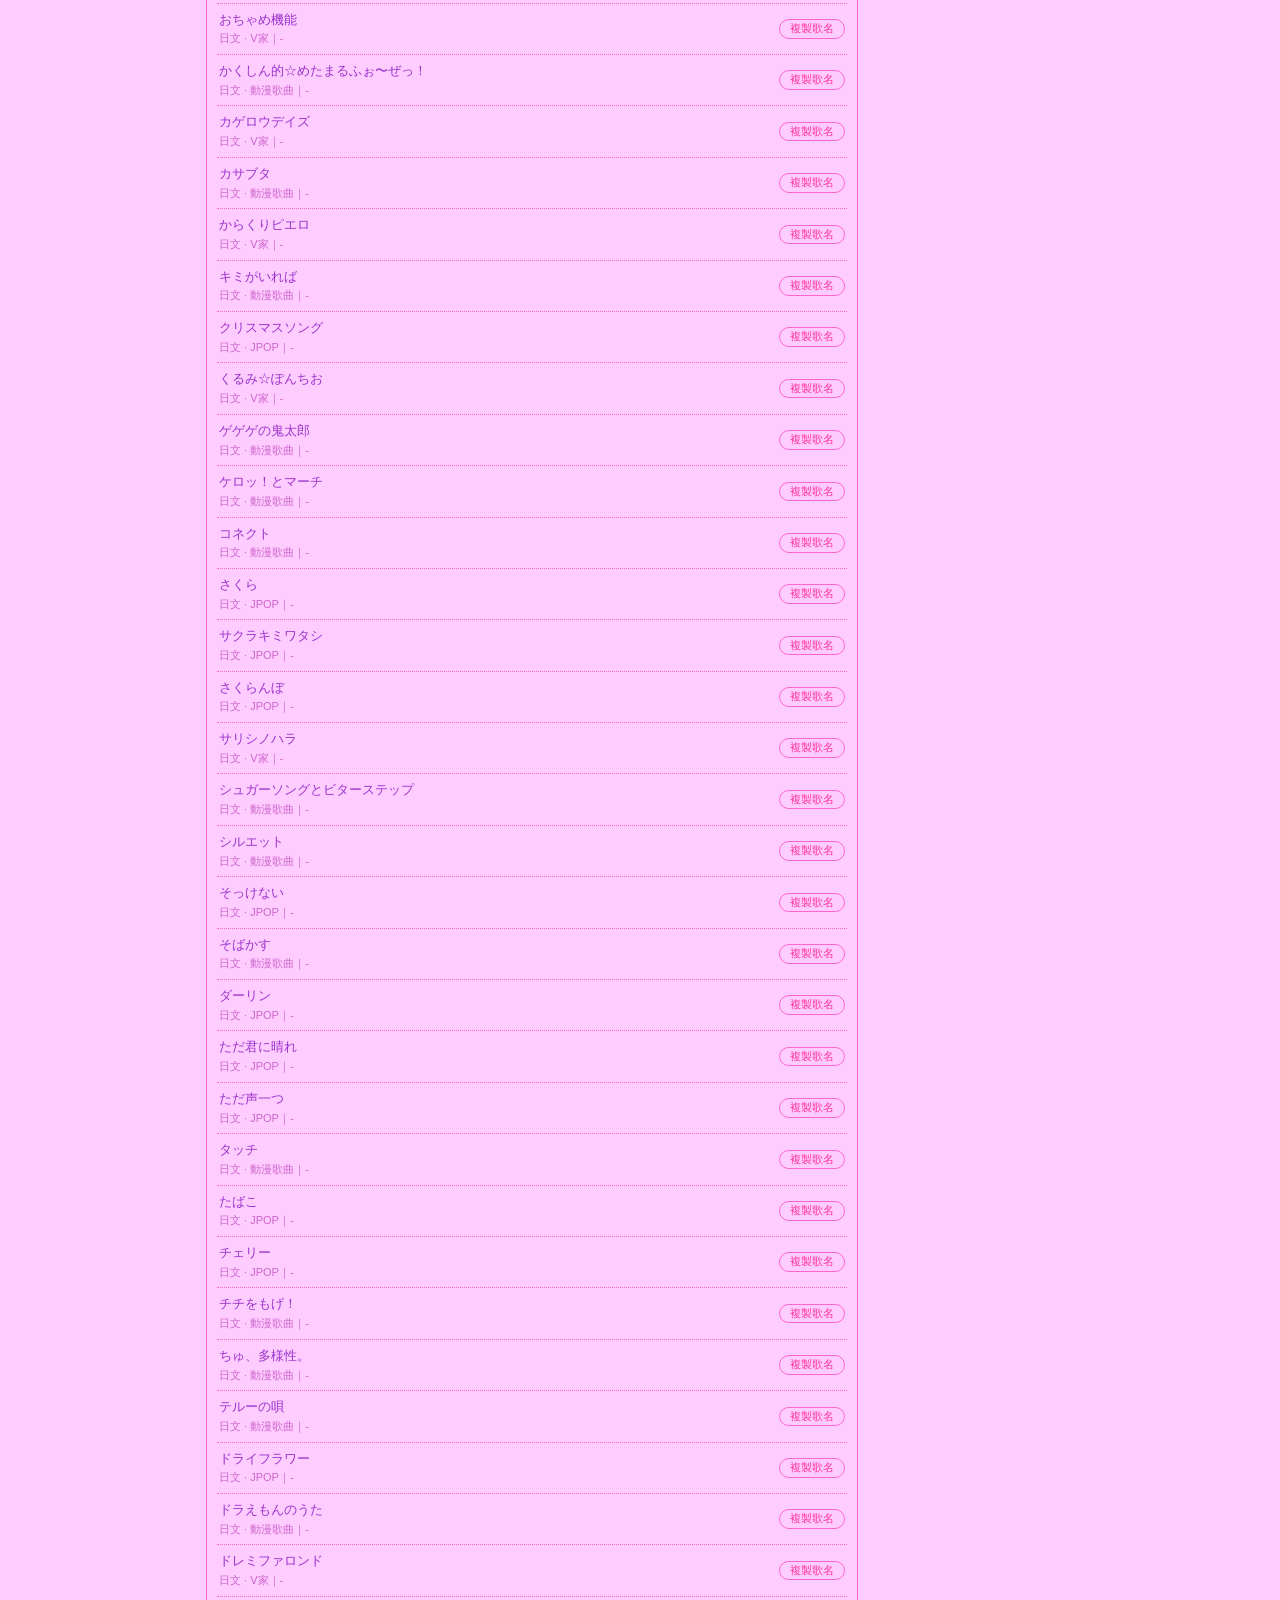
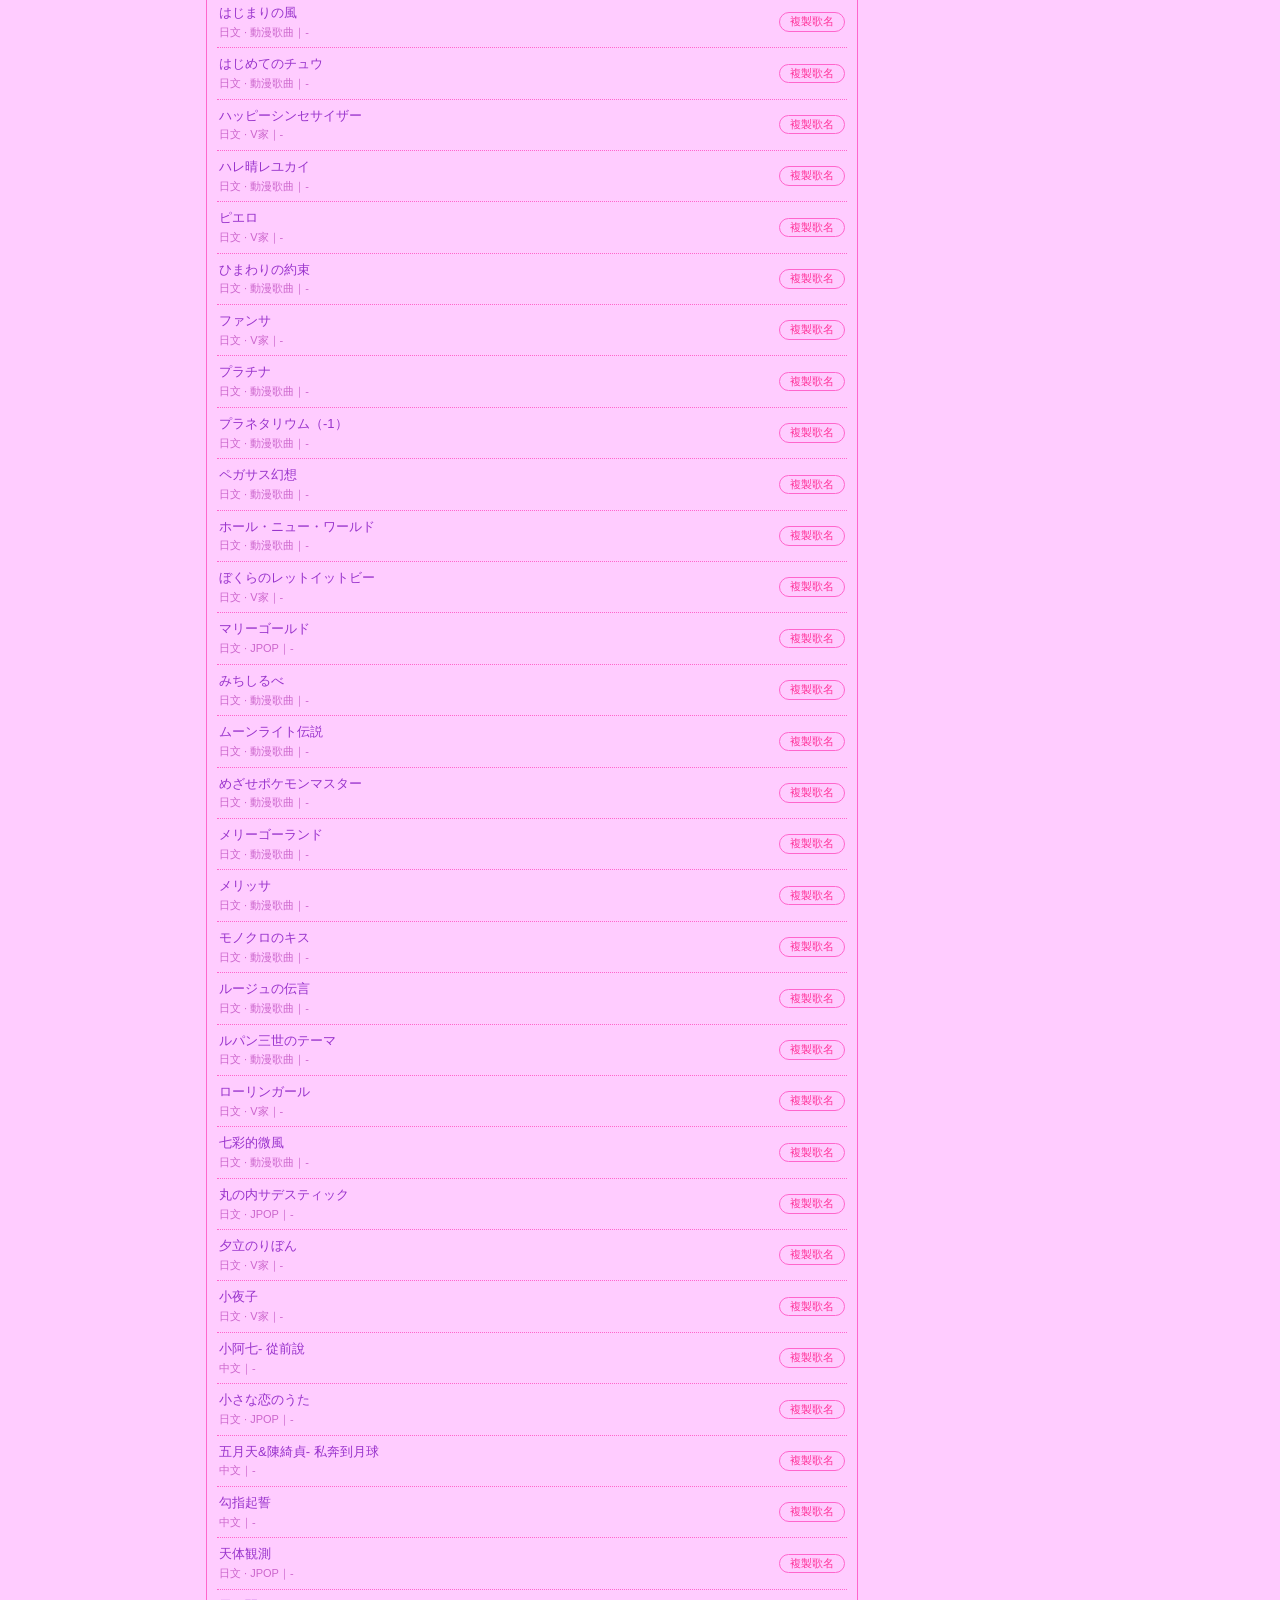
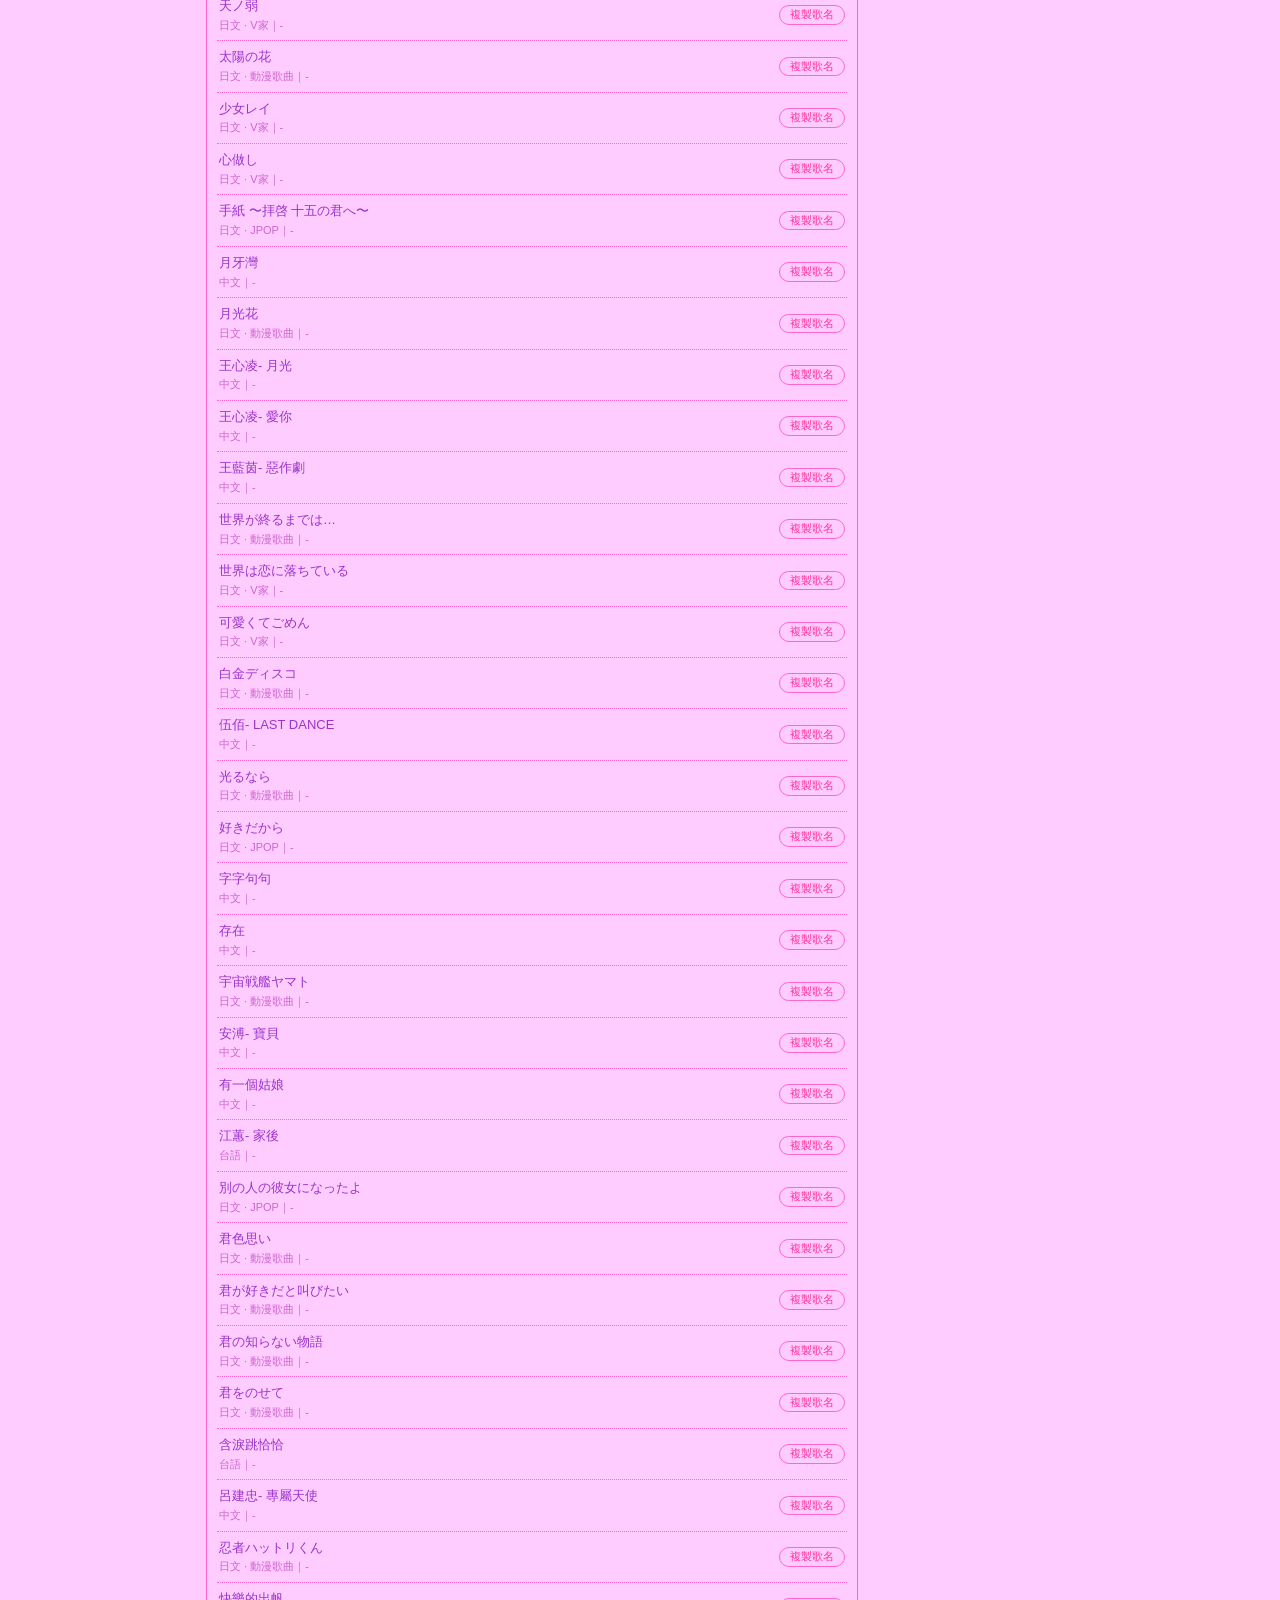
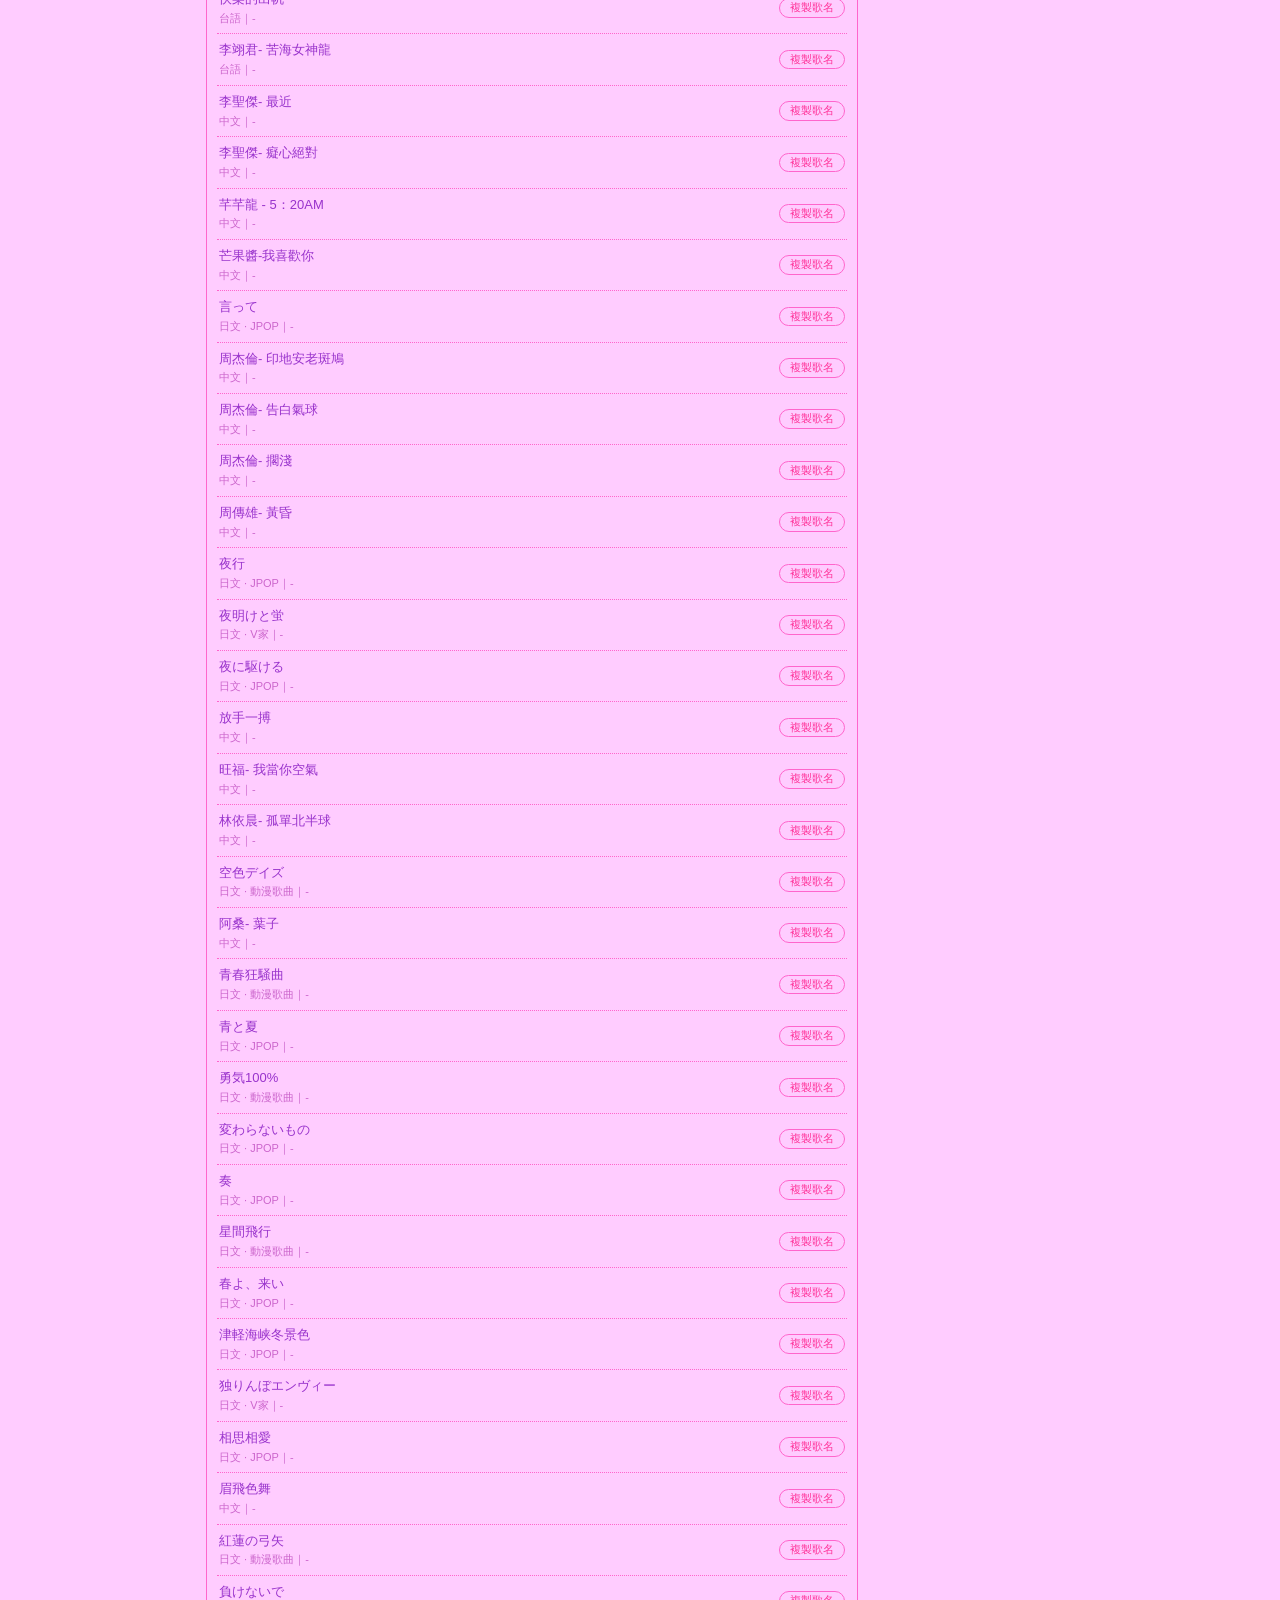
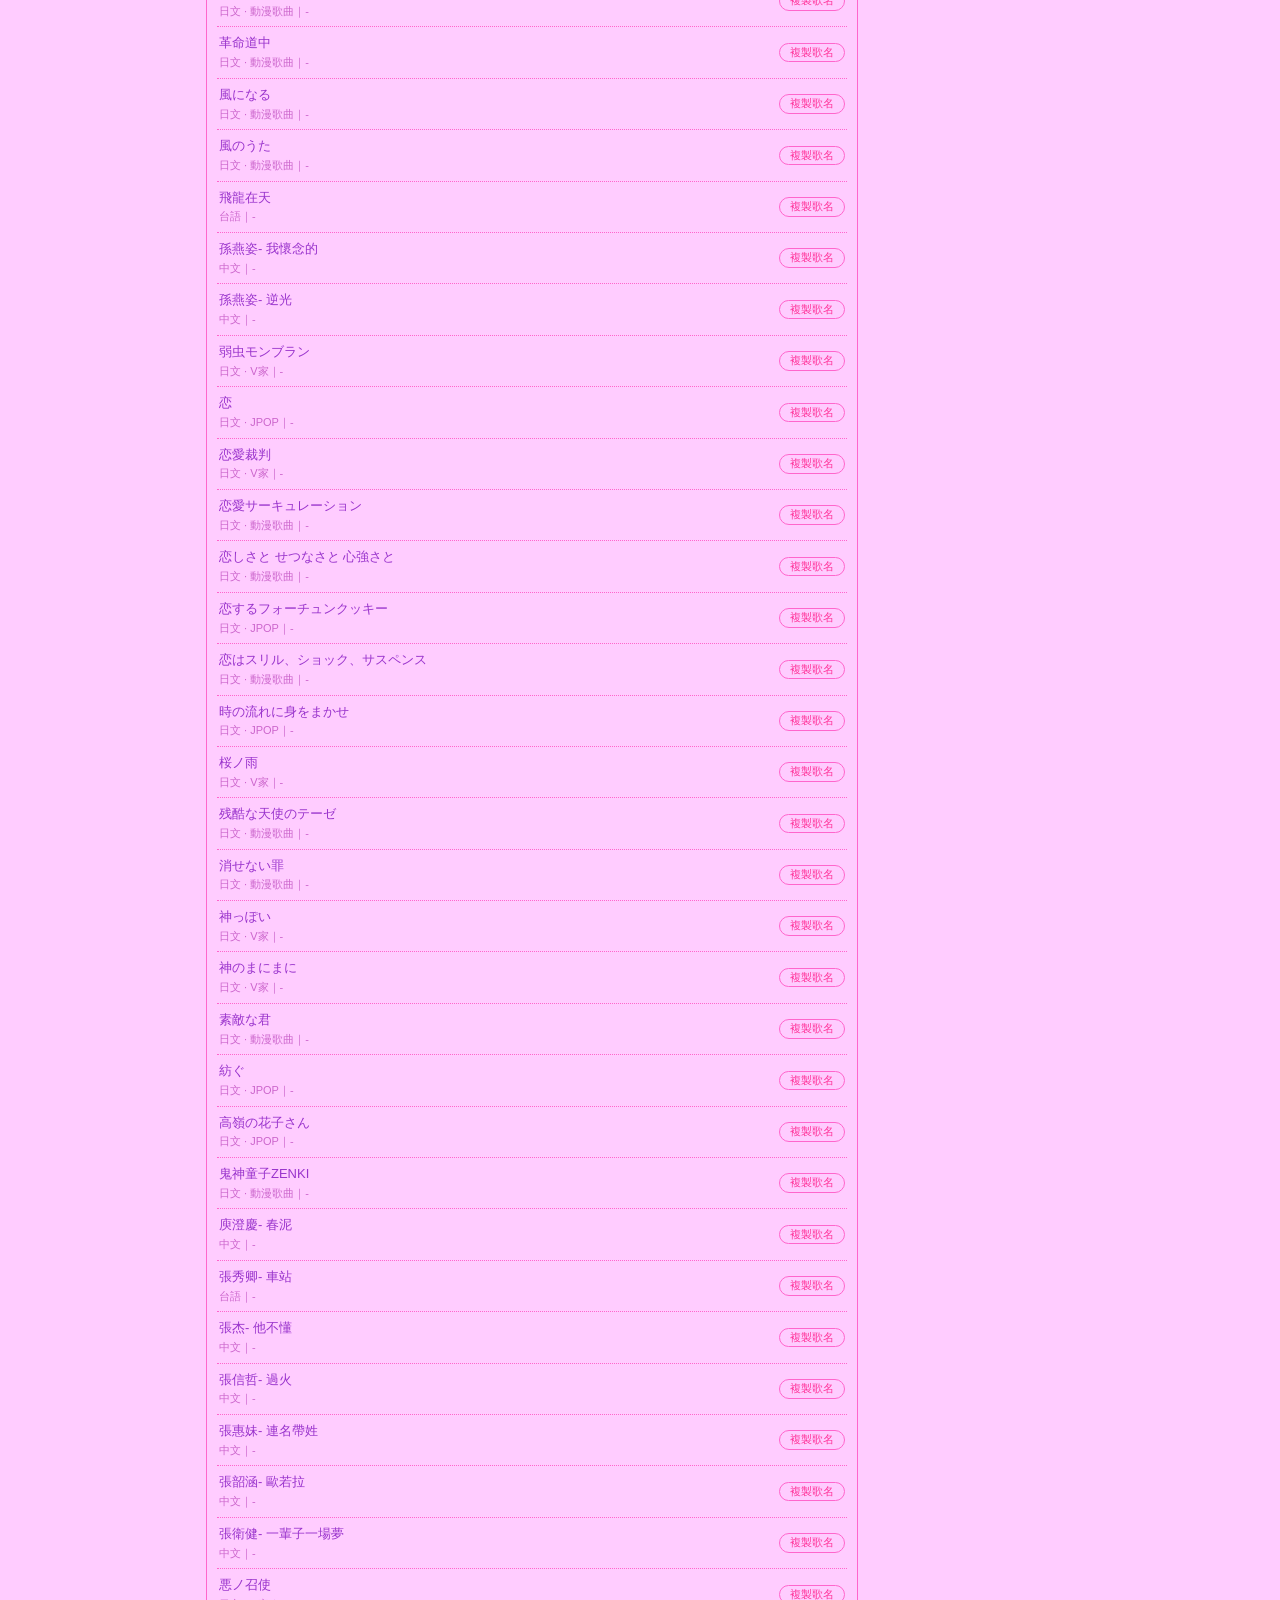
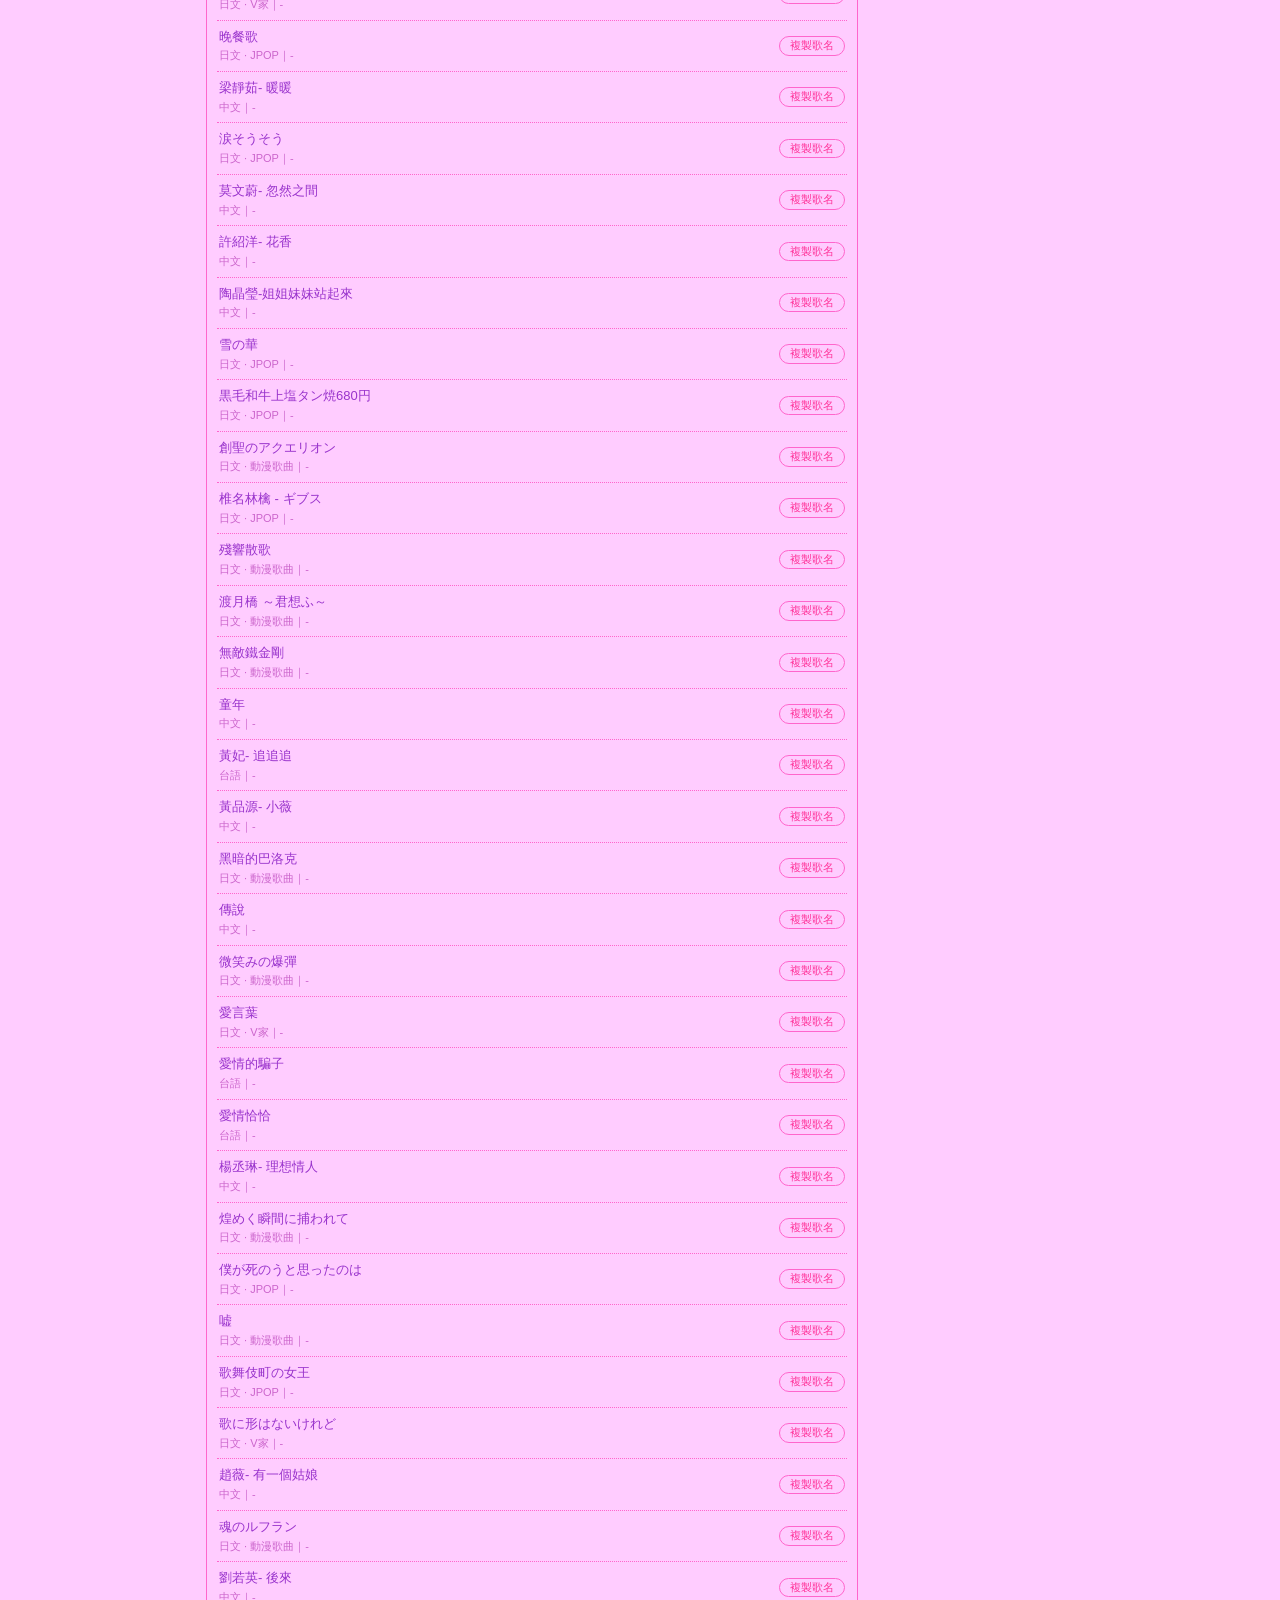
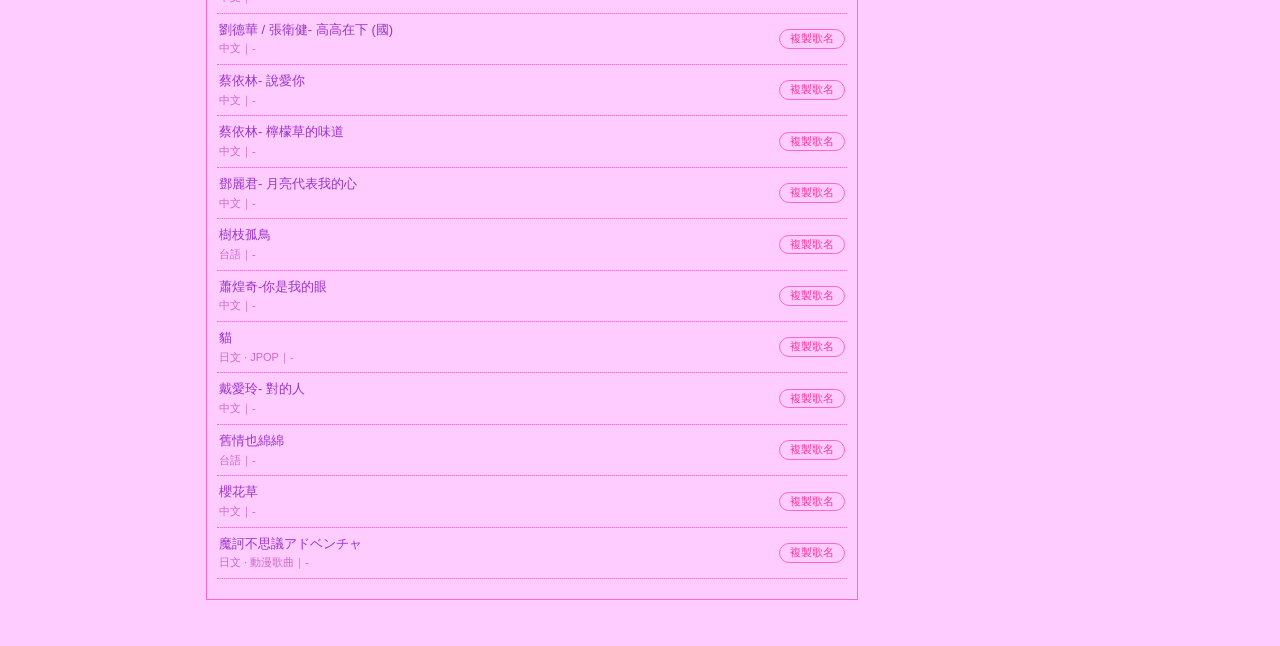
==== commit c10d3a8d: "新增歌名排序（數字、英文 A-Z、假名五十音、漢字筆劃） - 預設依歌名排序，分組順序：數字 → 英文 → 日文假名 → 漢字（筆劃少到多） - 排序時忽略開頭符號並將全形轉半形 - 列表上方新增排序" ====
--- a/site/index.html
+++ b/site/index.html
@@ -39,7 +39,15 @@
         </div>
         <div id="categories" class="chips" role="group" aria-label="語言與類別"></div>
 
-        <p id="count" class="count" aria-live="polite"></p>
+        <div class="list-head">
+          <label class="sort">排序
+            <select id="sort">
+              <option value="name">歌名（ABC・あいう・筆劃）</option>
+              <option value="original">原始順序</option>
+            </select>
+          </label>
+          <p id="count" class="count" aria-live="polite"></p>
+        </div>
         <ul id="list" class="list"></ul>
         <p id="empty" class="empty" hidden>找不到符合的歌曲，換個關鍵字試試看</p>
       </main>
--- a/site/style.css
+++ b/site/style.css
@@ -118,7 +118,26 @@
 }
 .chip[aria-pressed="true"] { background: var(--hilite); }
 
-.count { margin: 10px 0 4px; font-size: 12px; color: var(--soft); text-align: right; }
+.list-head {
+  display: flex;
+  justify-content: space-between;
+  align-items: center;
+  flex-wrap: wrap;
+  gap: 6px;
+  margin: 10px 0 4px;
+}
+.sort { font-size: 12px; color: var(--pink); }
+.sort select {
+  margin-left: 4px;
+  max-width: 100%;
+  padding: 0 4px;
+  border: 1px solid var(--line);
+  border-radius: 4px;
+  background: #ffffff;
+  color: var(--text);
+  font: inherit;
+}
+.count { margin: 0; font-size: 12px; color: var(--soft); text-align: right; }
 
 .list { list-style: none; margin: 0; padding: 0; }
 
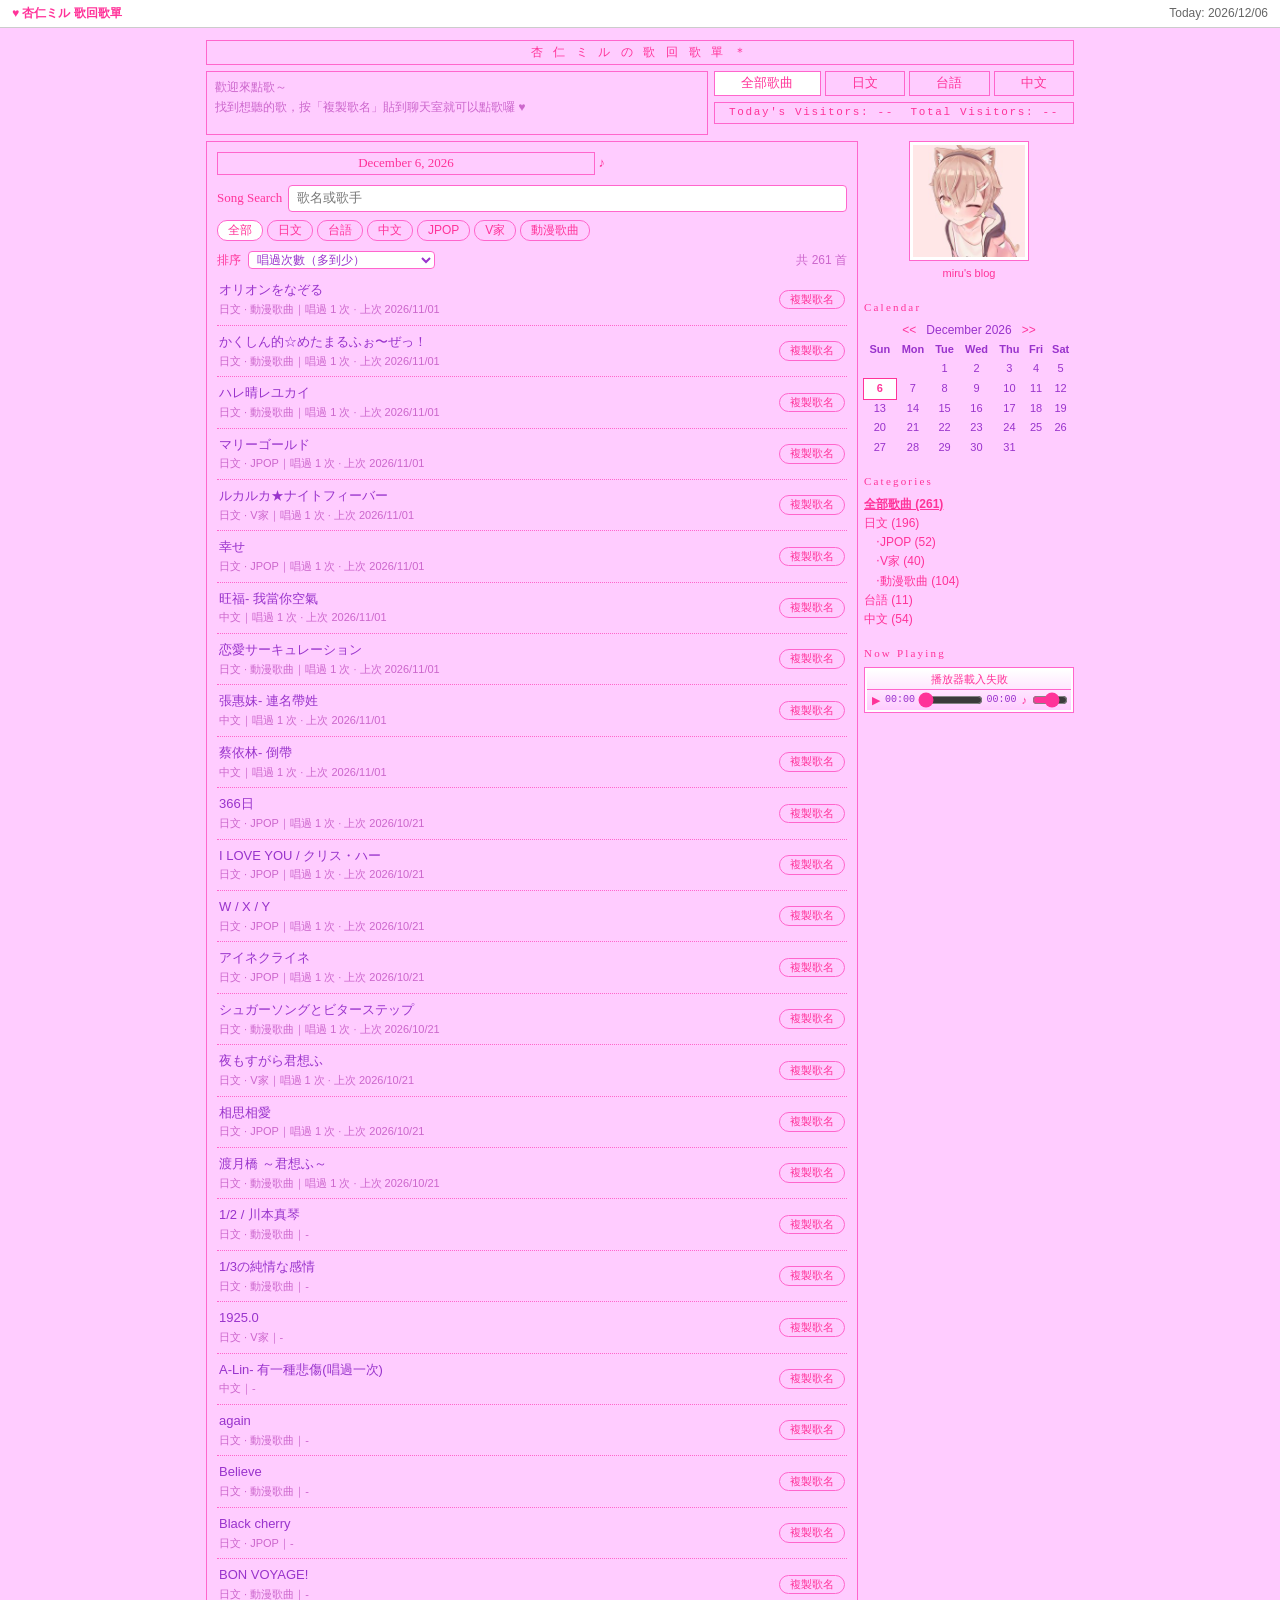
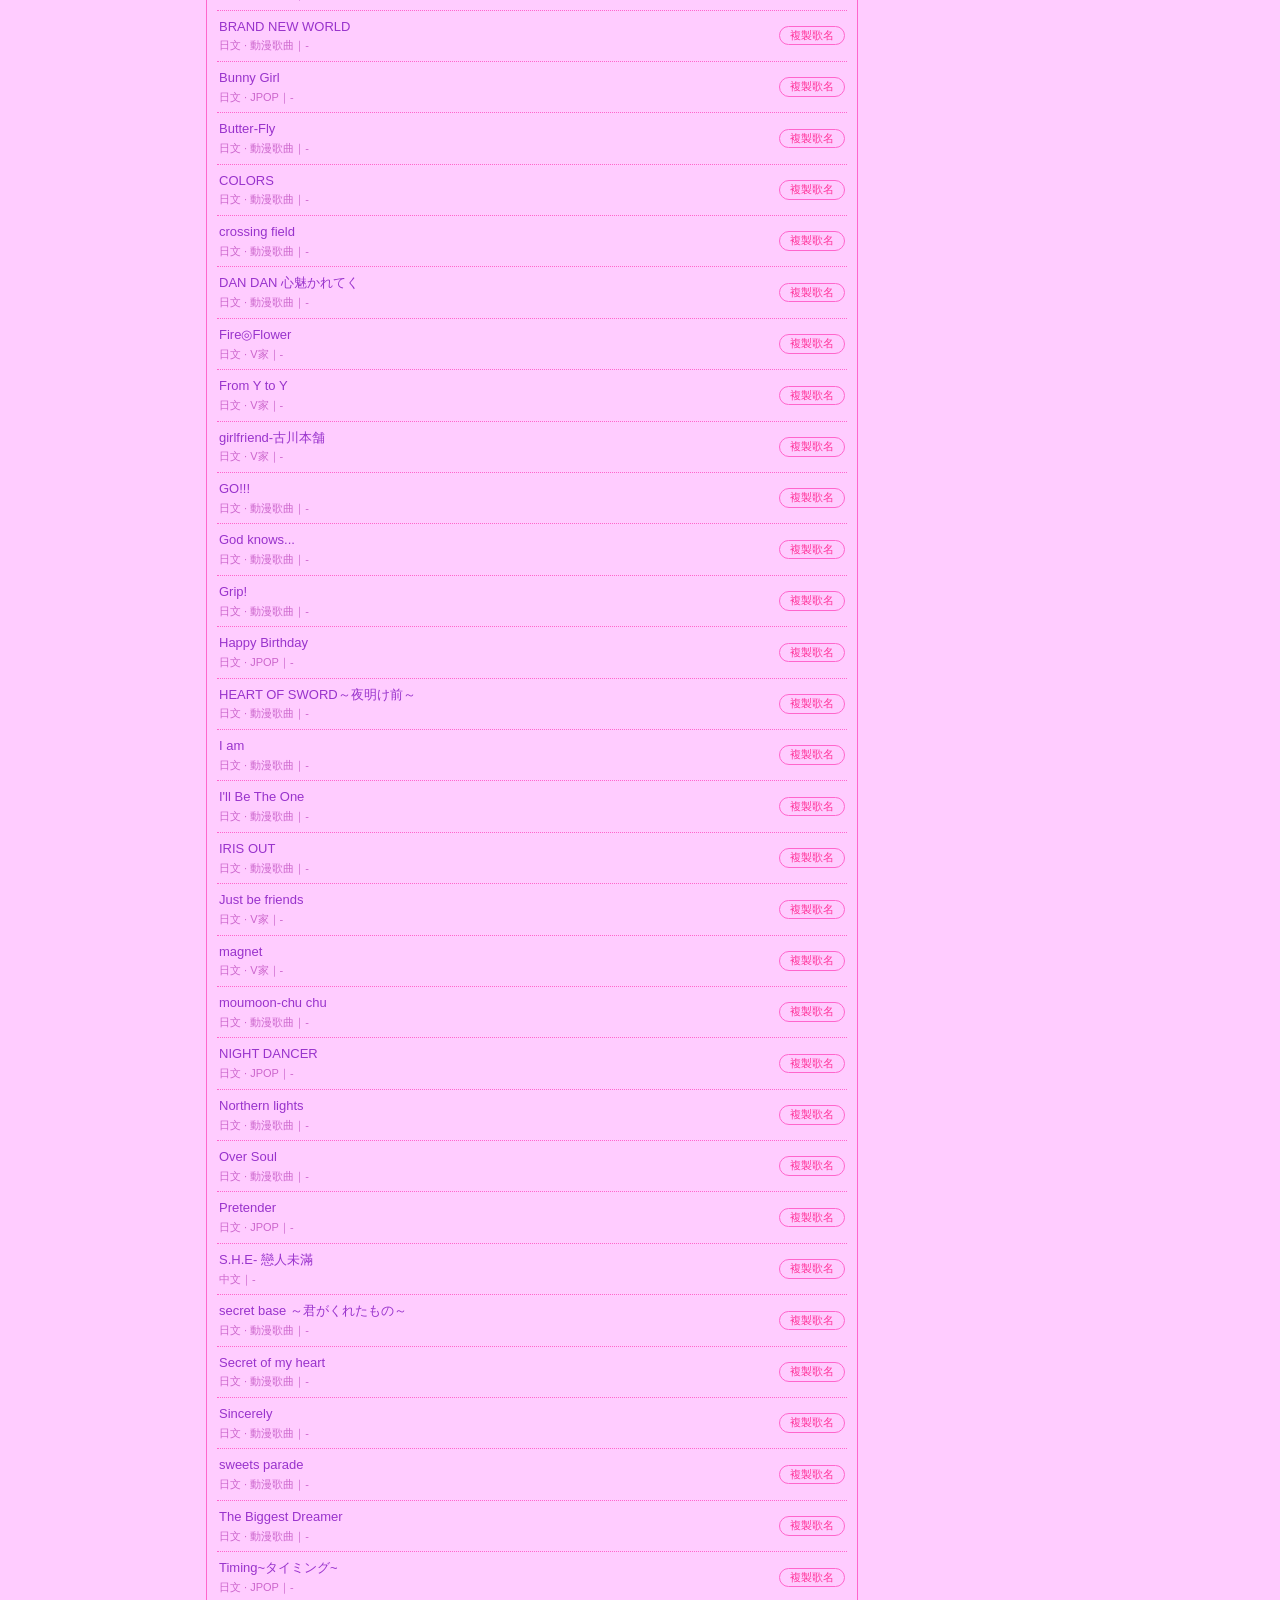
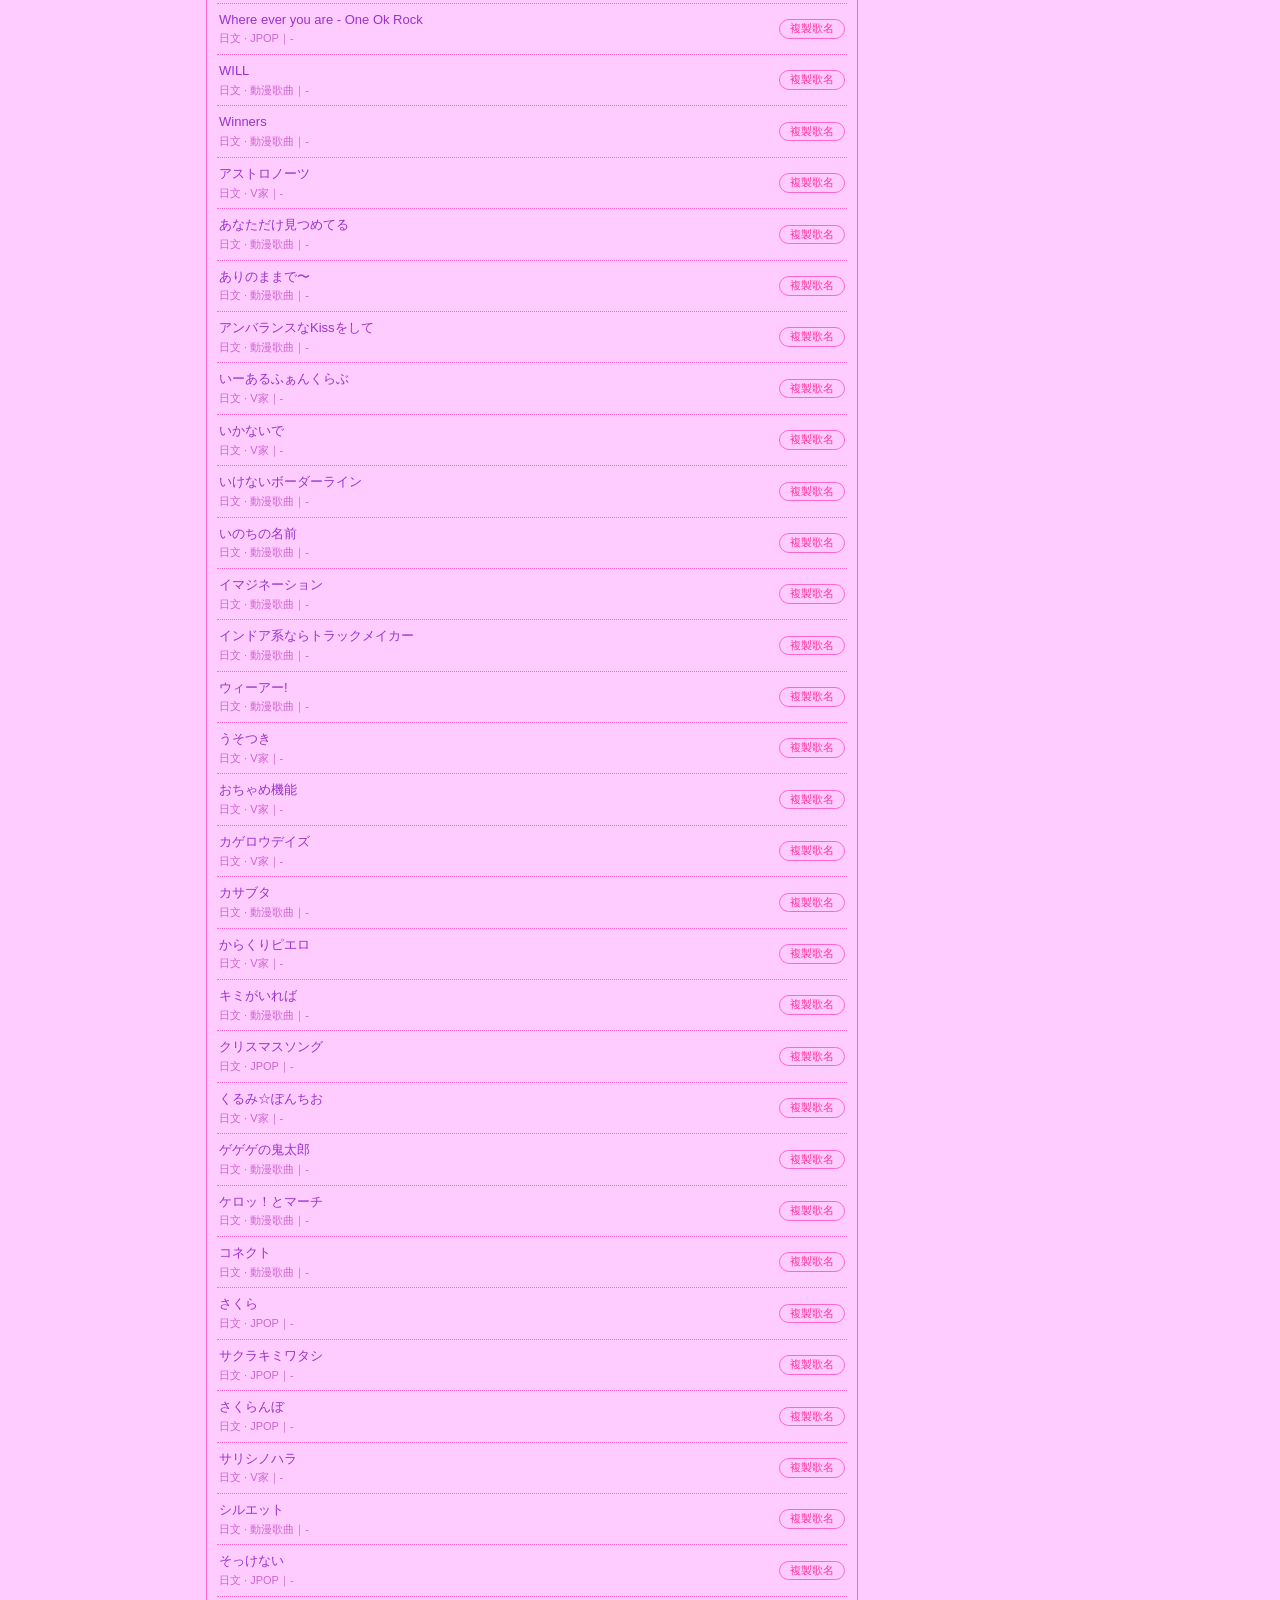
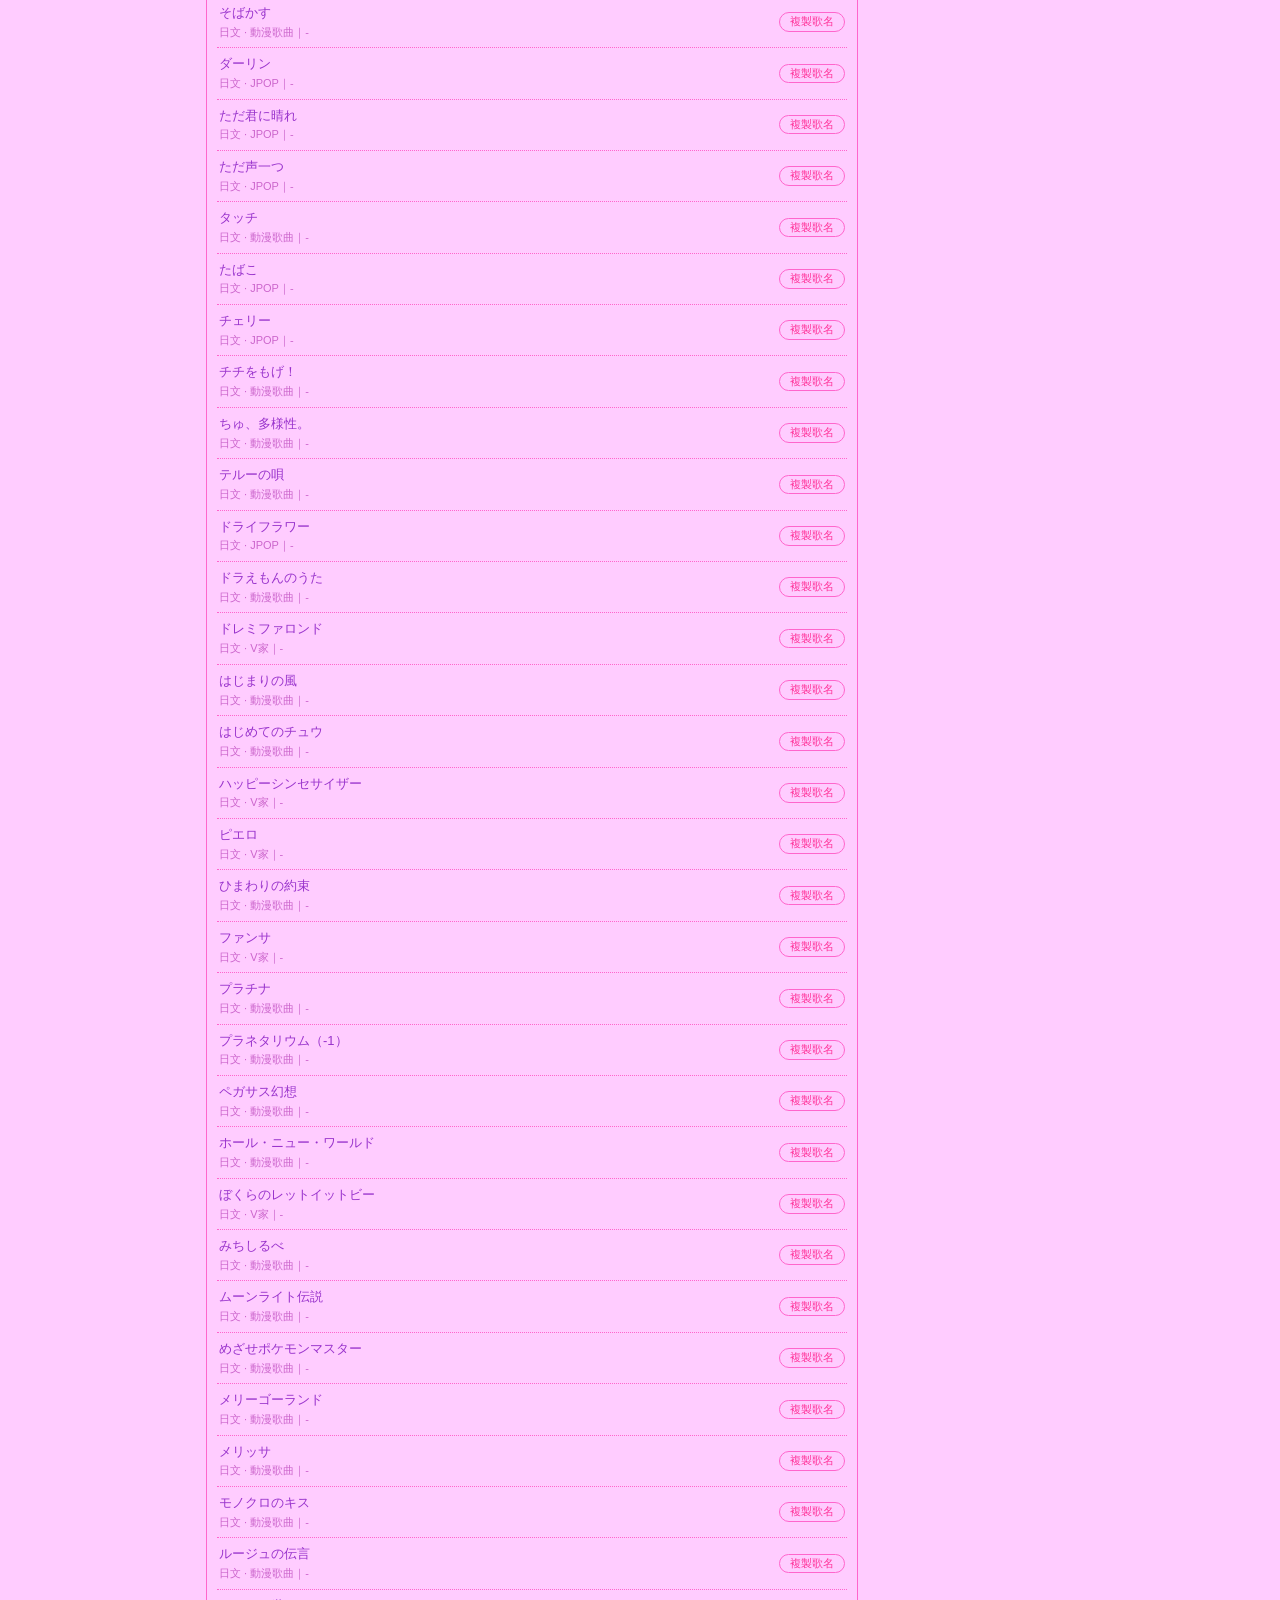
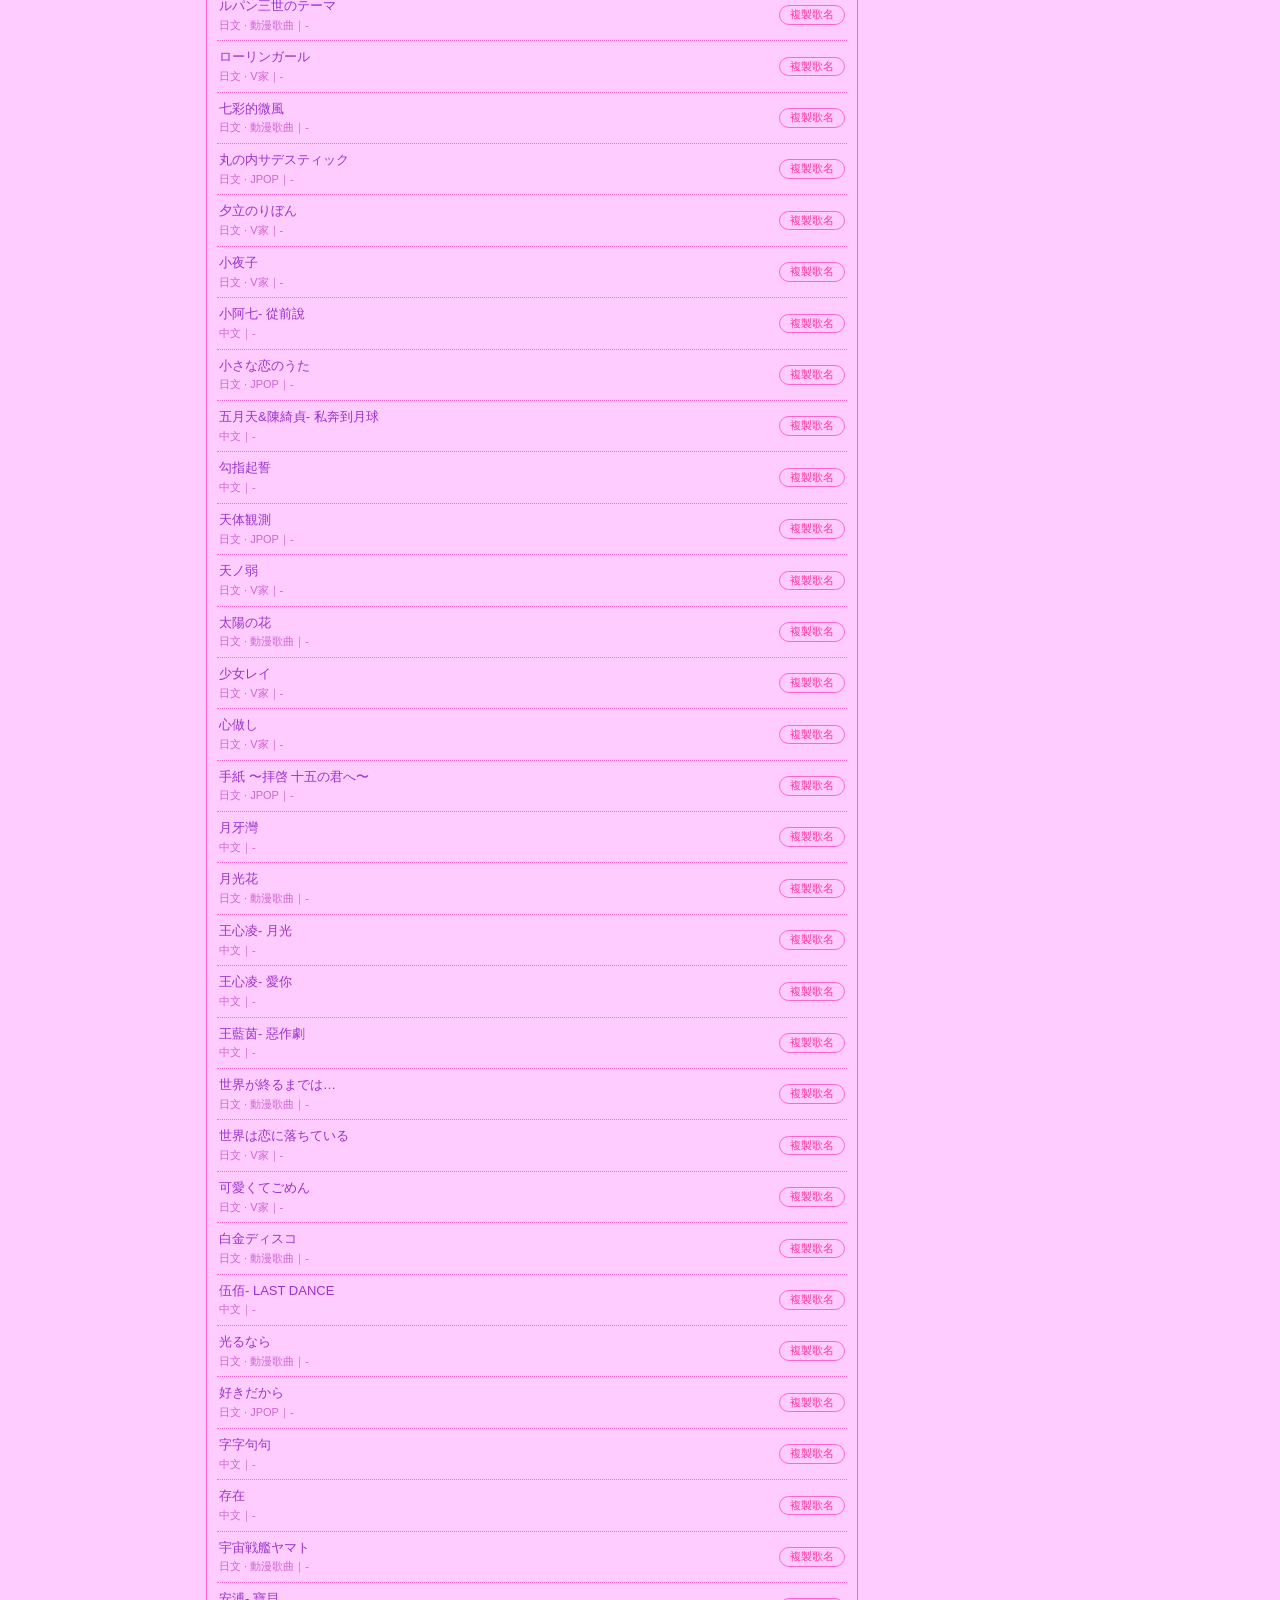
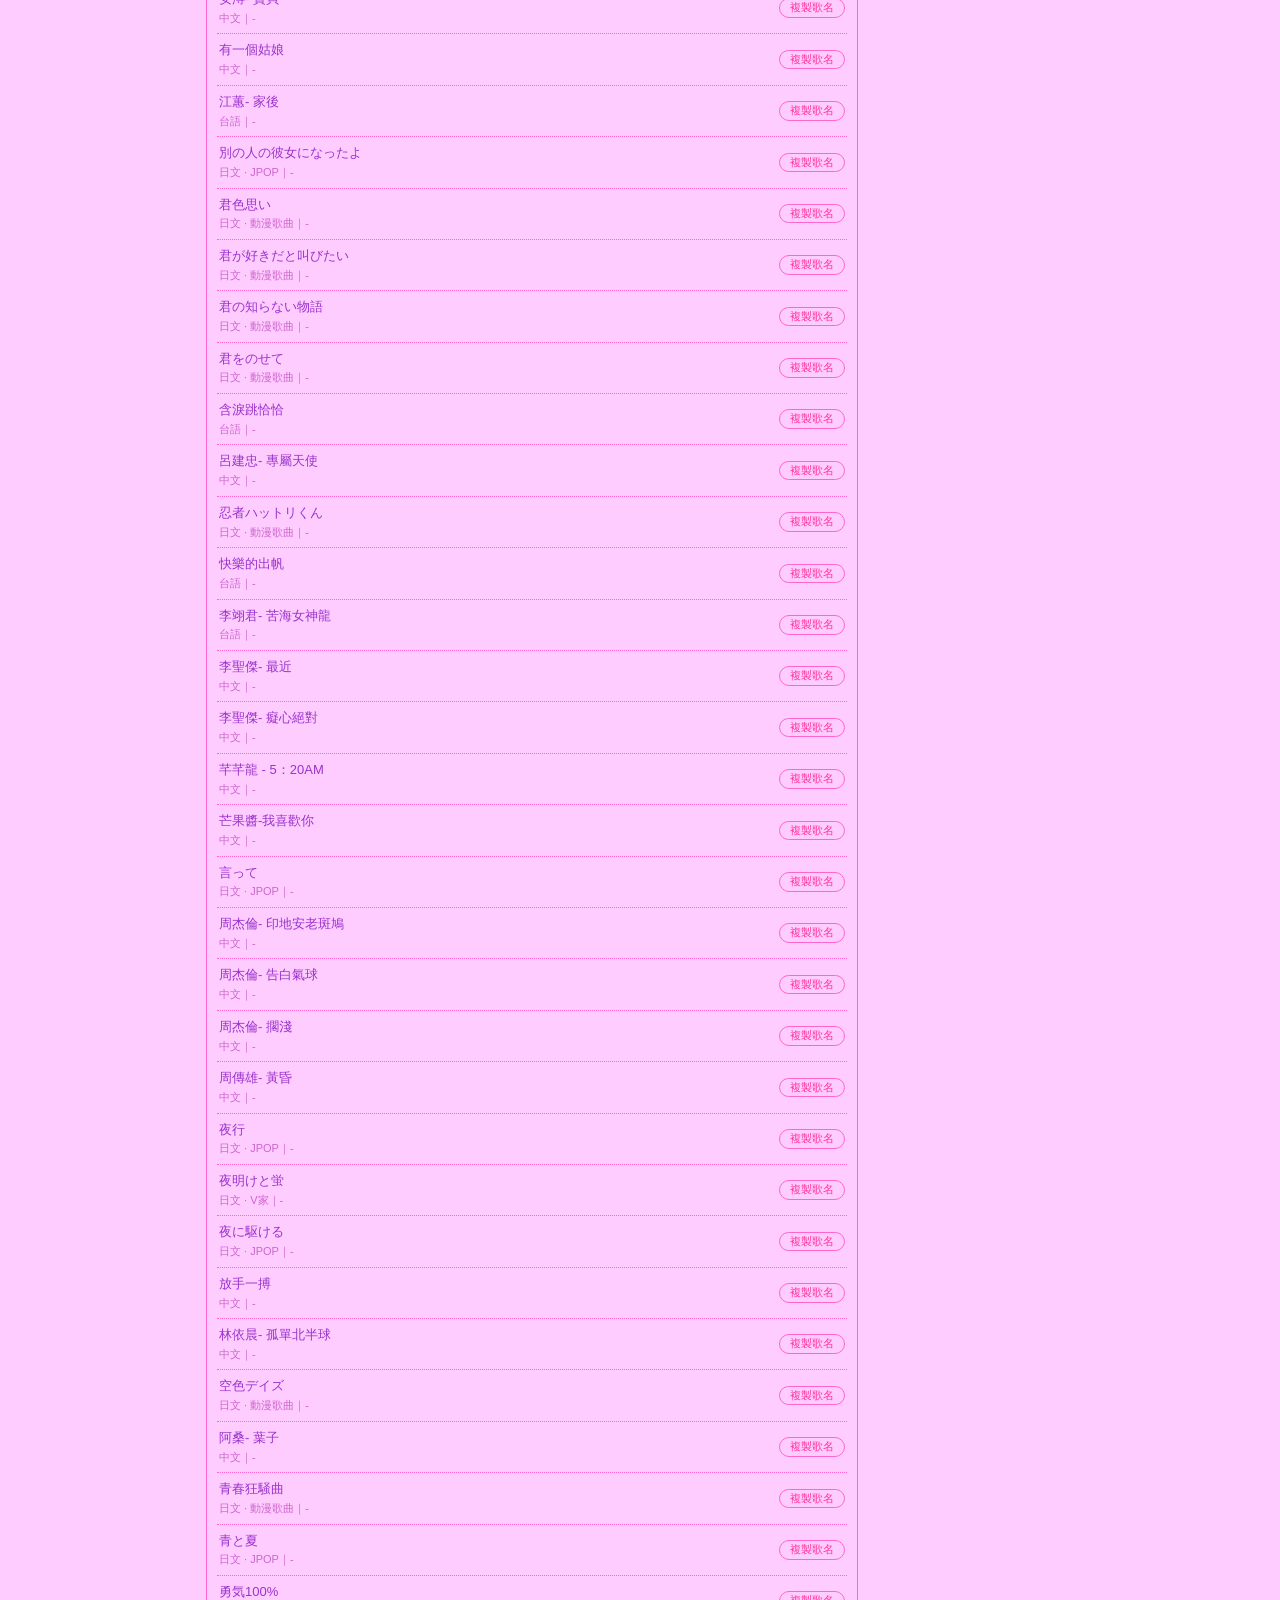
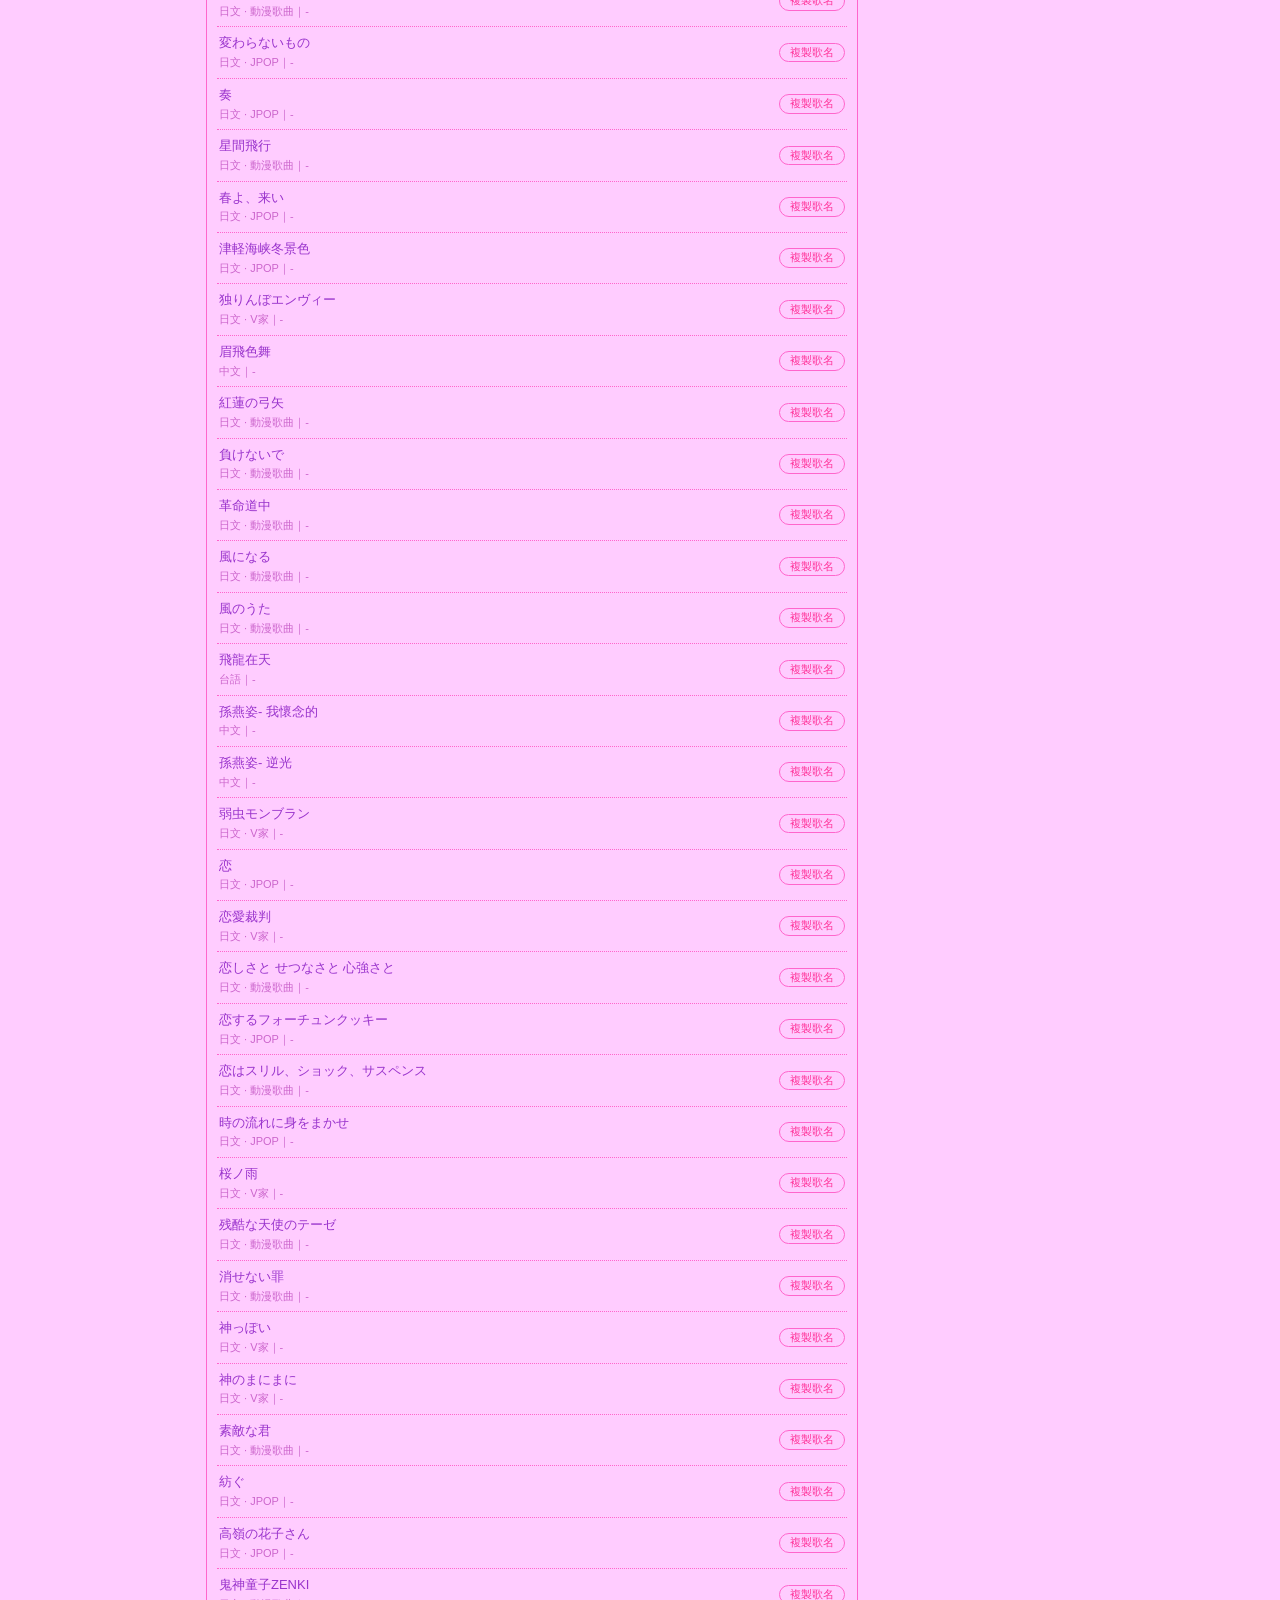
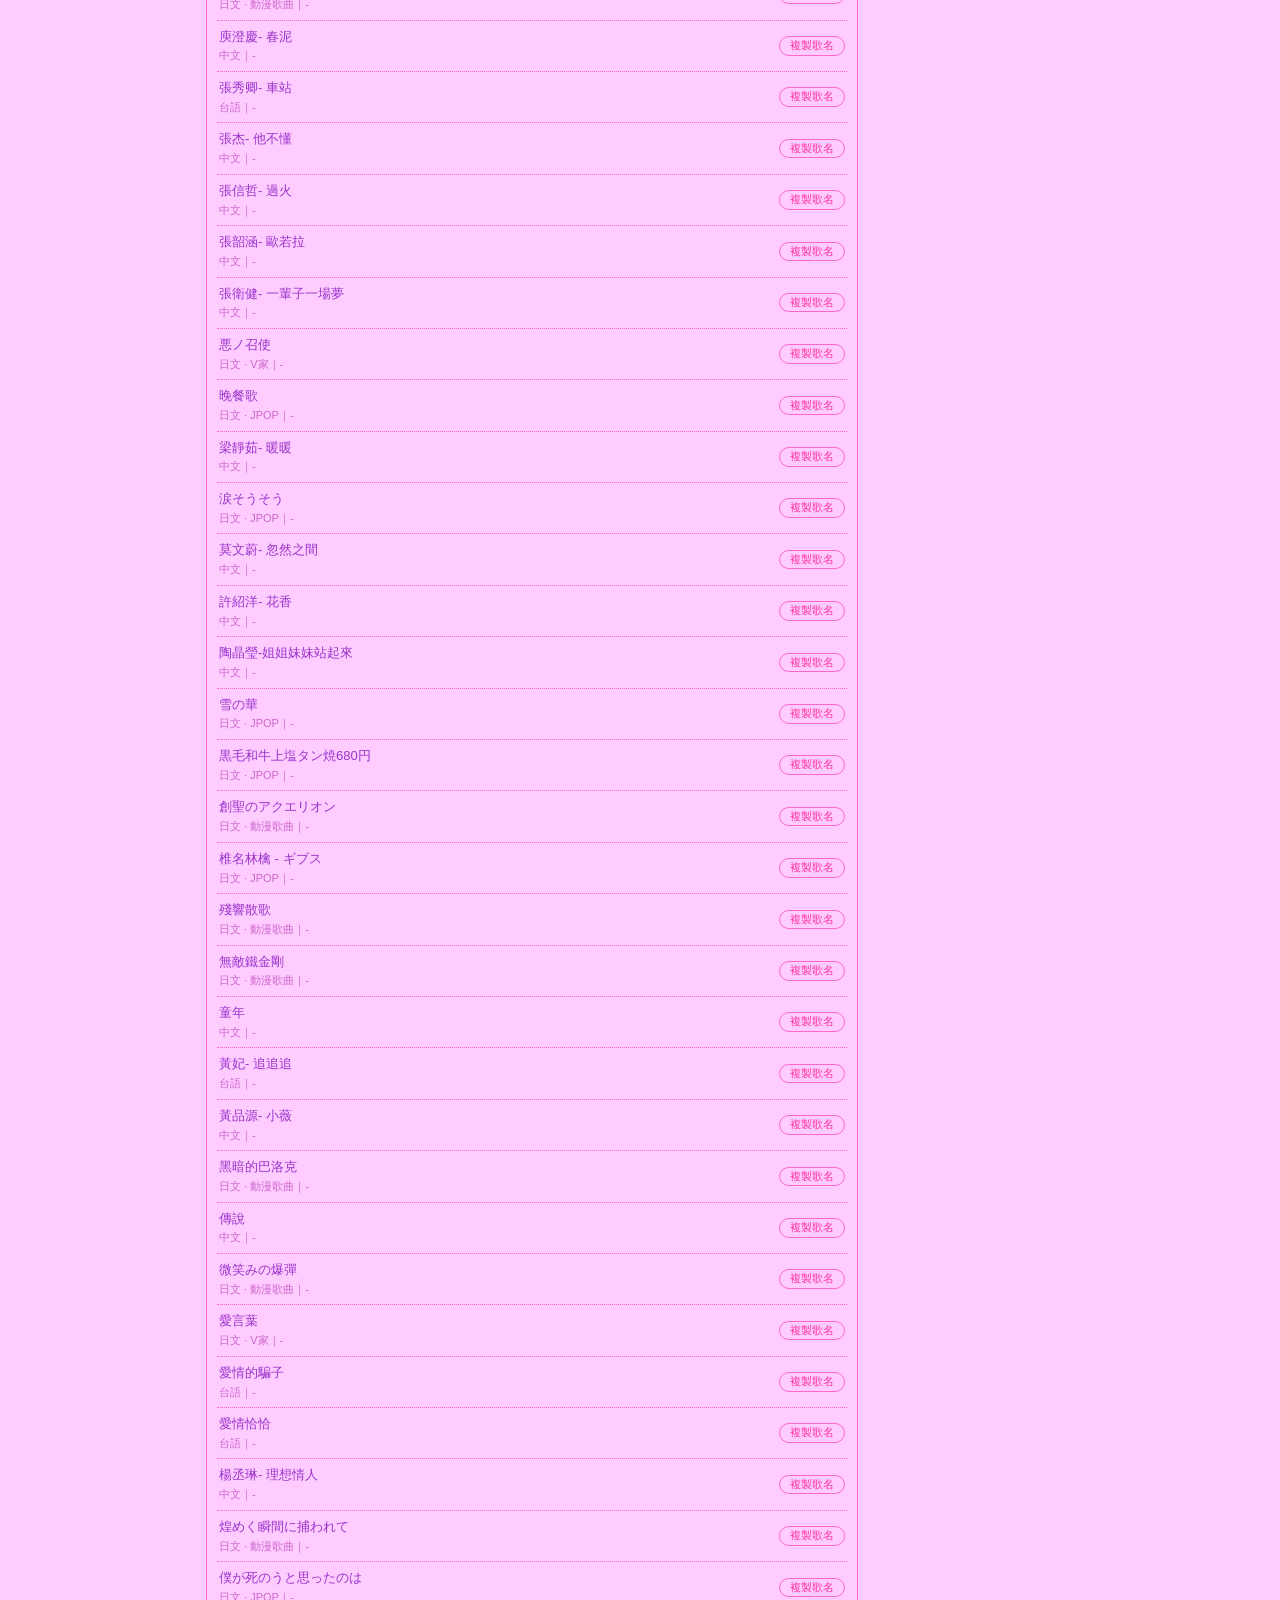
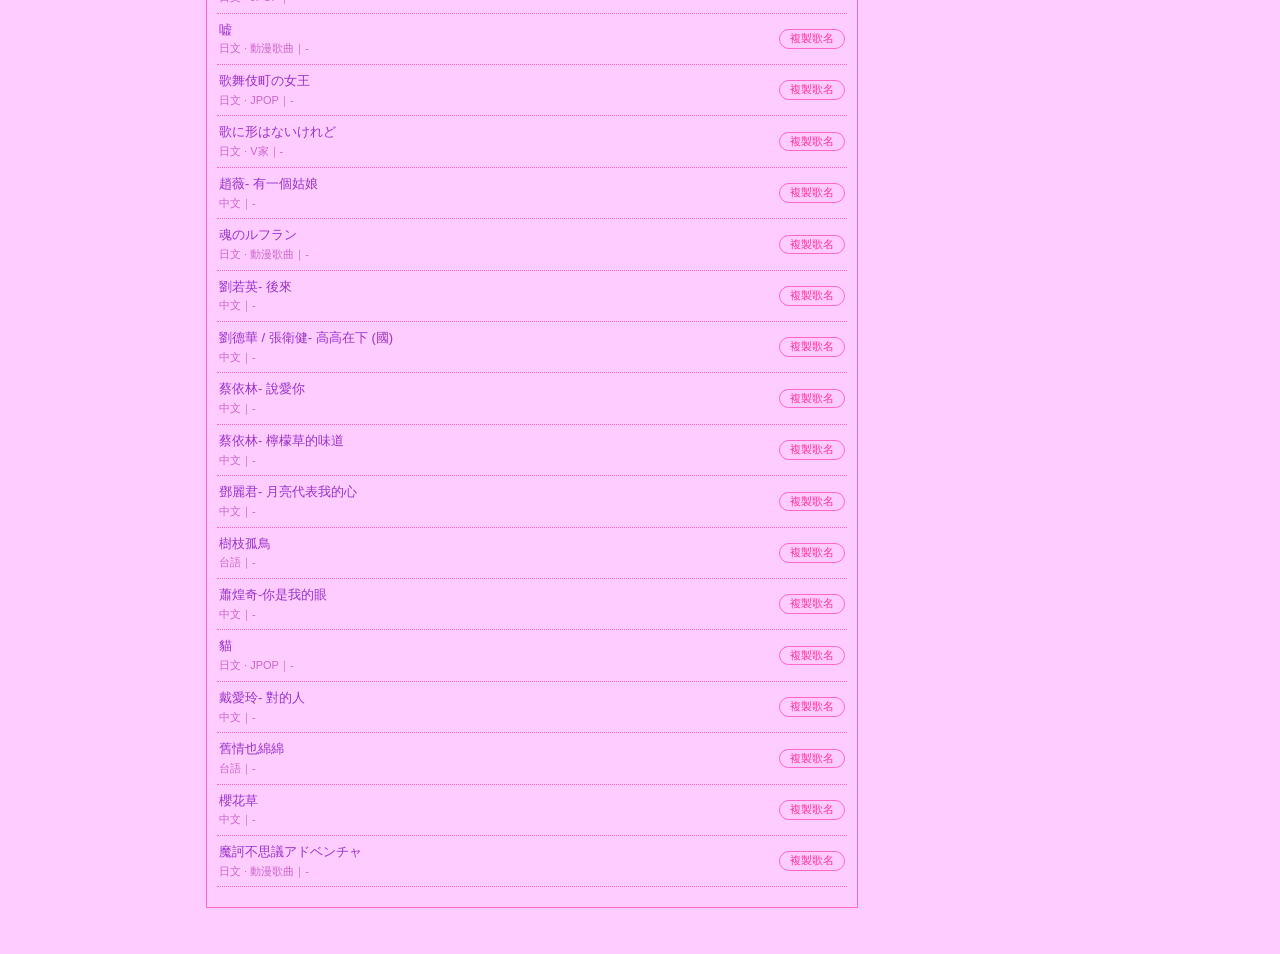
==== commit 2abea149: "新增唱過次數排序並設為預設 Co-Authored-By: Claude Opus 5.5 <noreply@anthropic.com>" ====
--- a/site/index.html
+++ b/site/index.html
@@ -42,6 +42,7 @@
         <div class="list-head">
           <label class="sort">排序
             <select id="sort">
+              <option value="count" selected>唱過次數（多到少）</option>
               <option value="name">歌名（ABC・あいう・筆劃）</option>
               <option value="original">原始順序</option>
             </select>
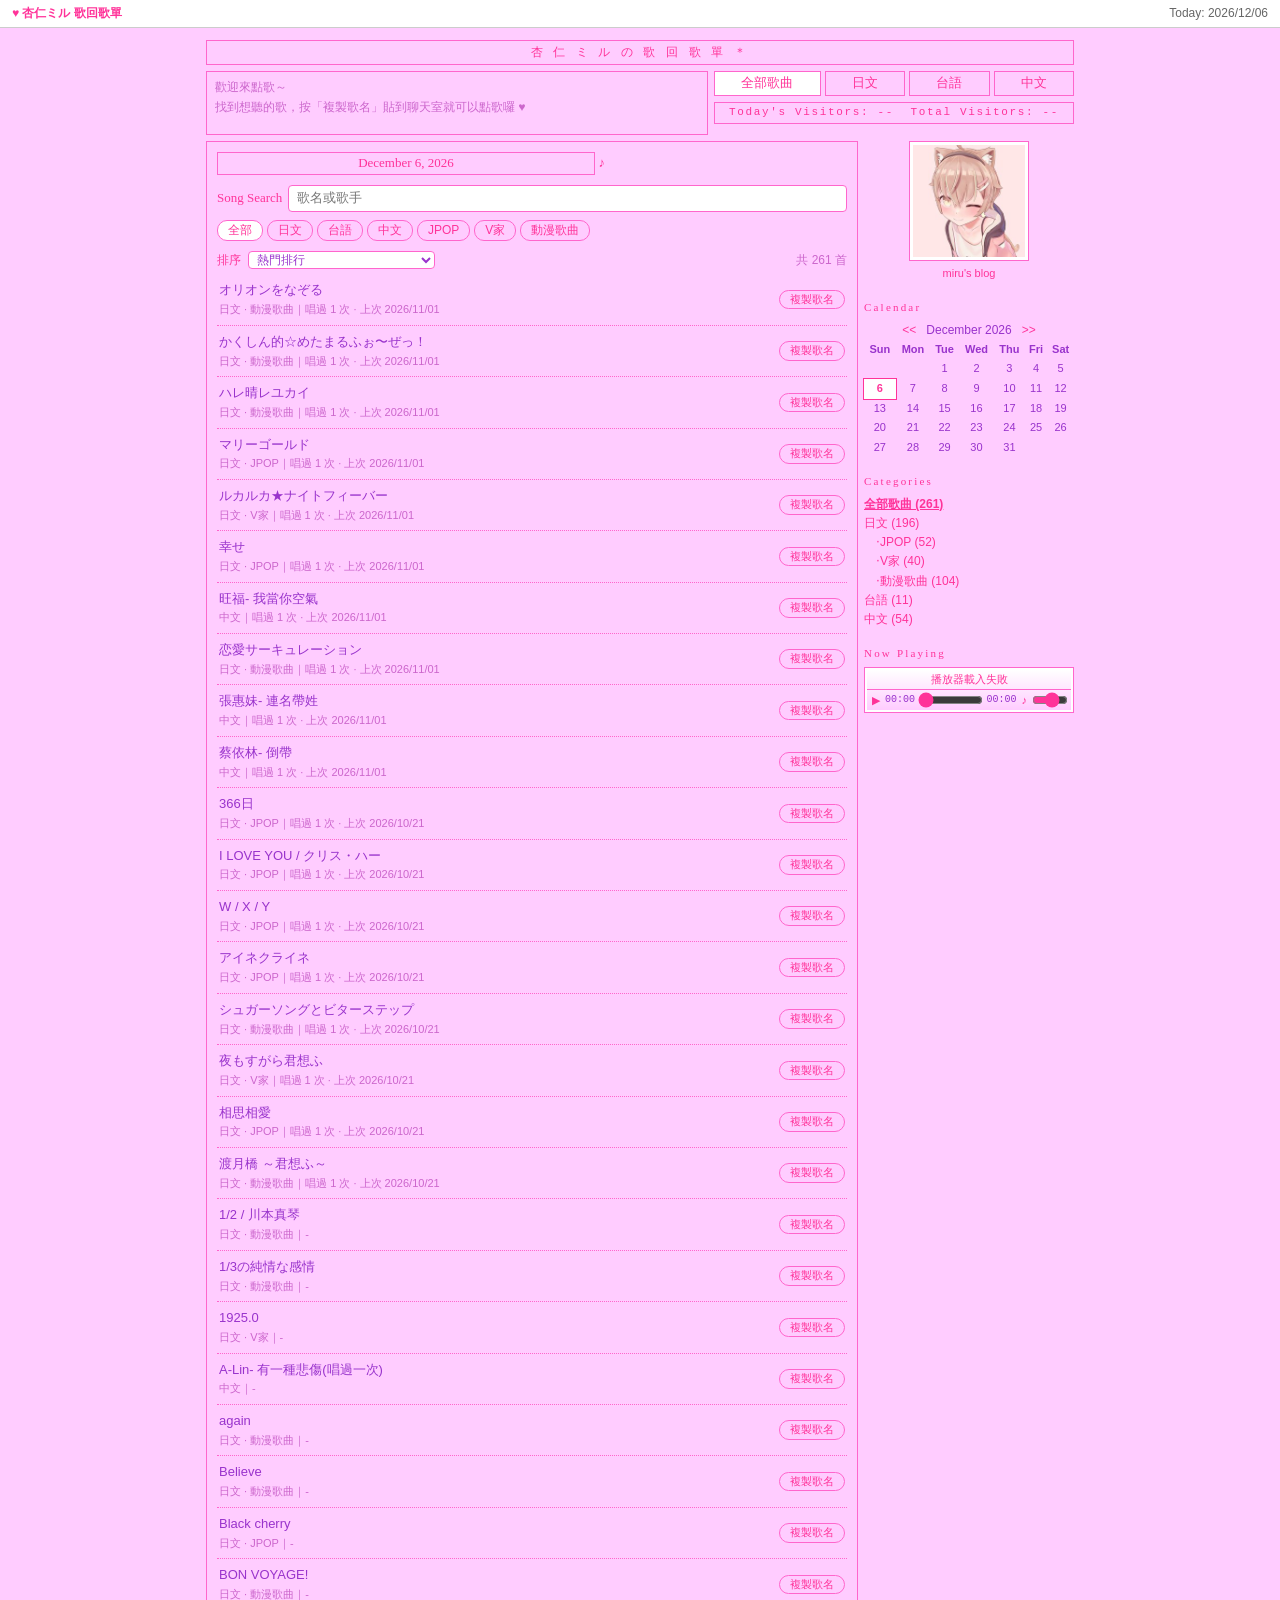
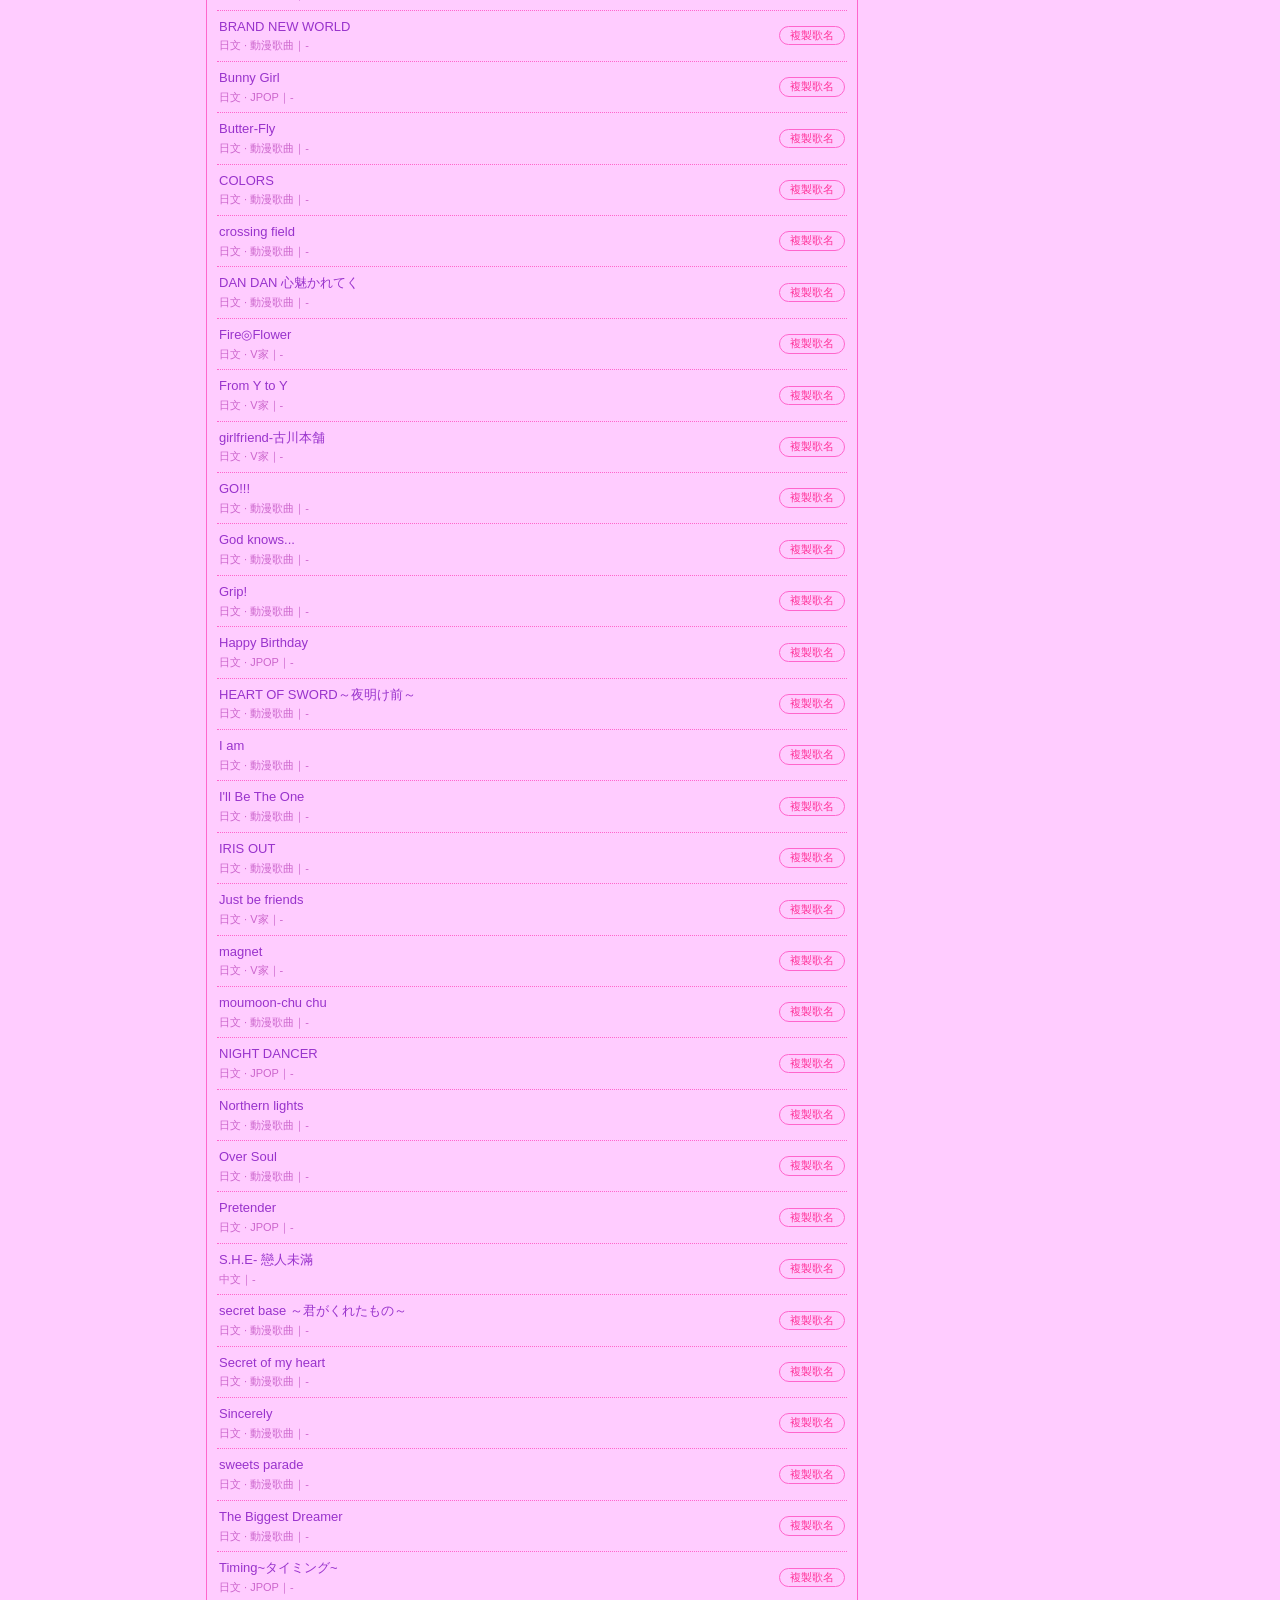
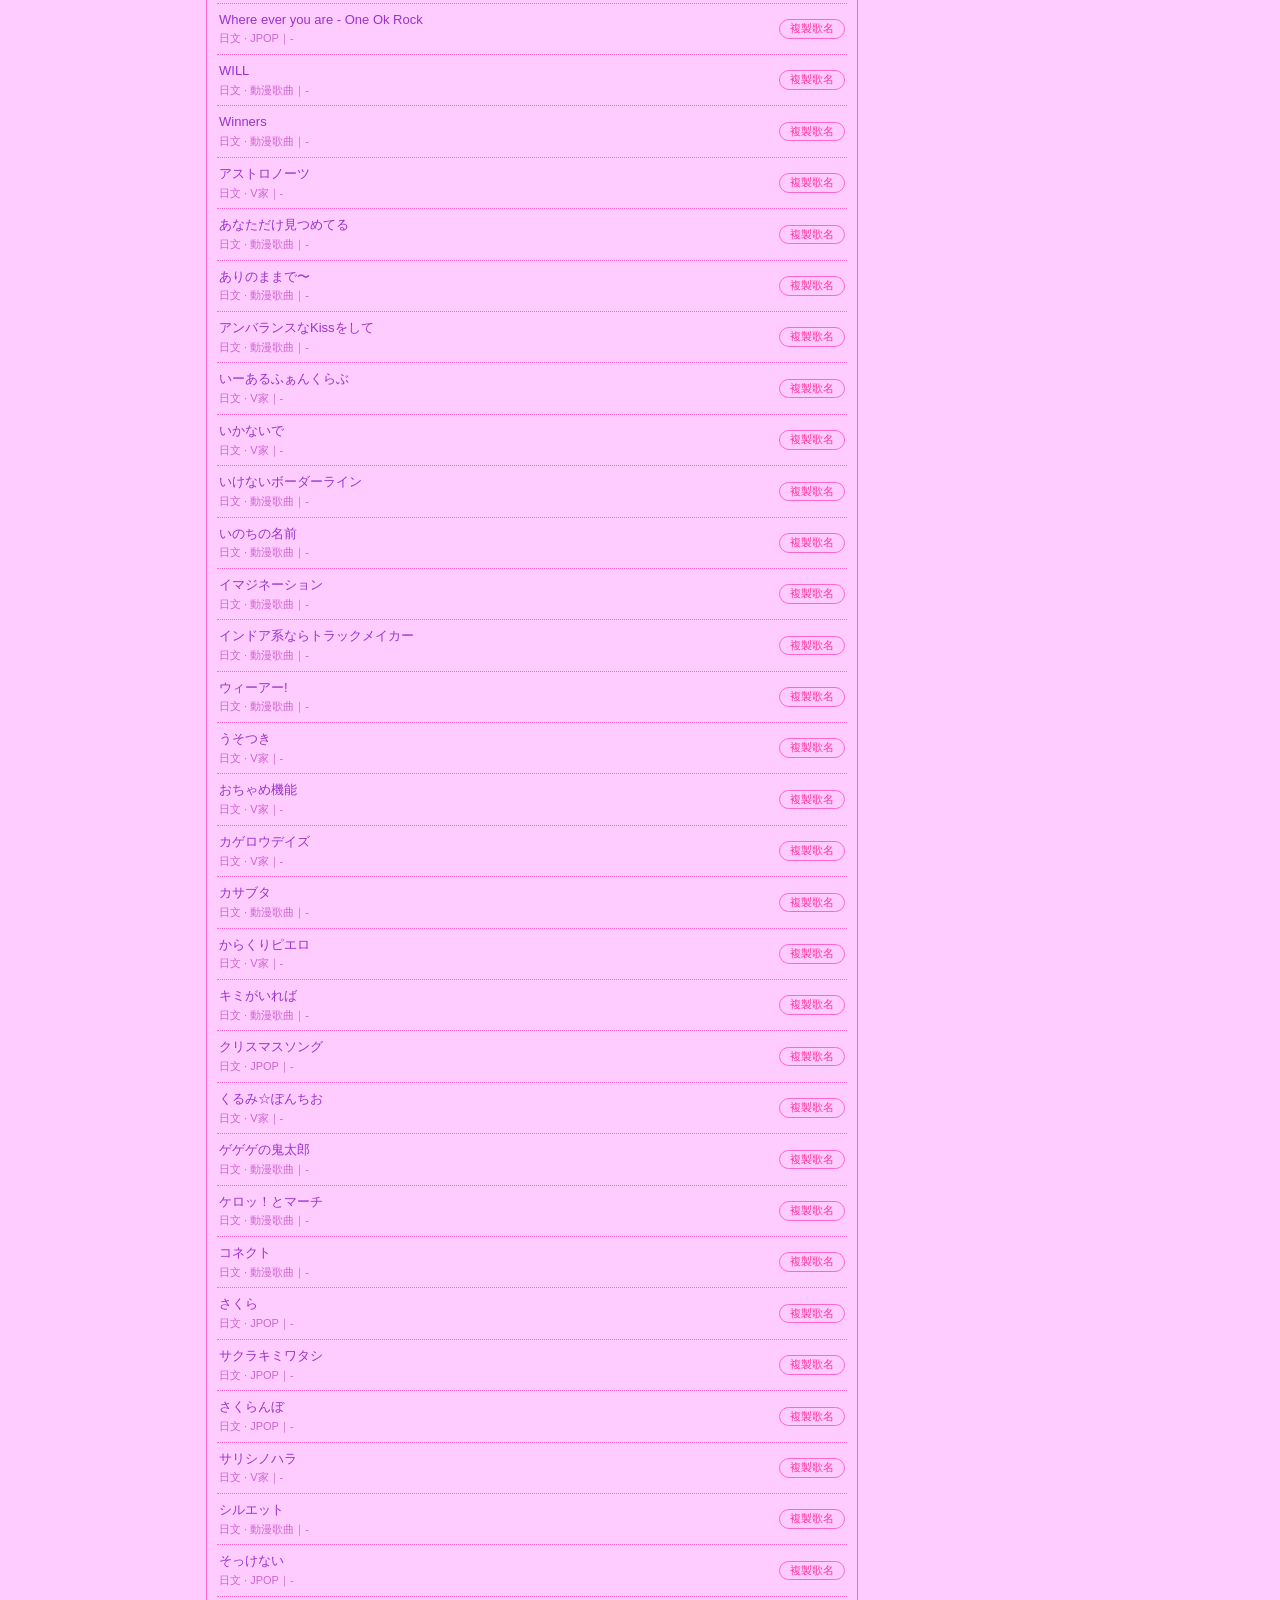
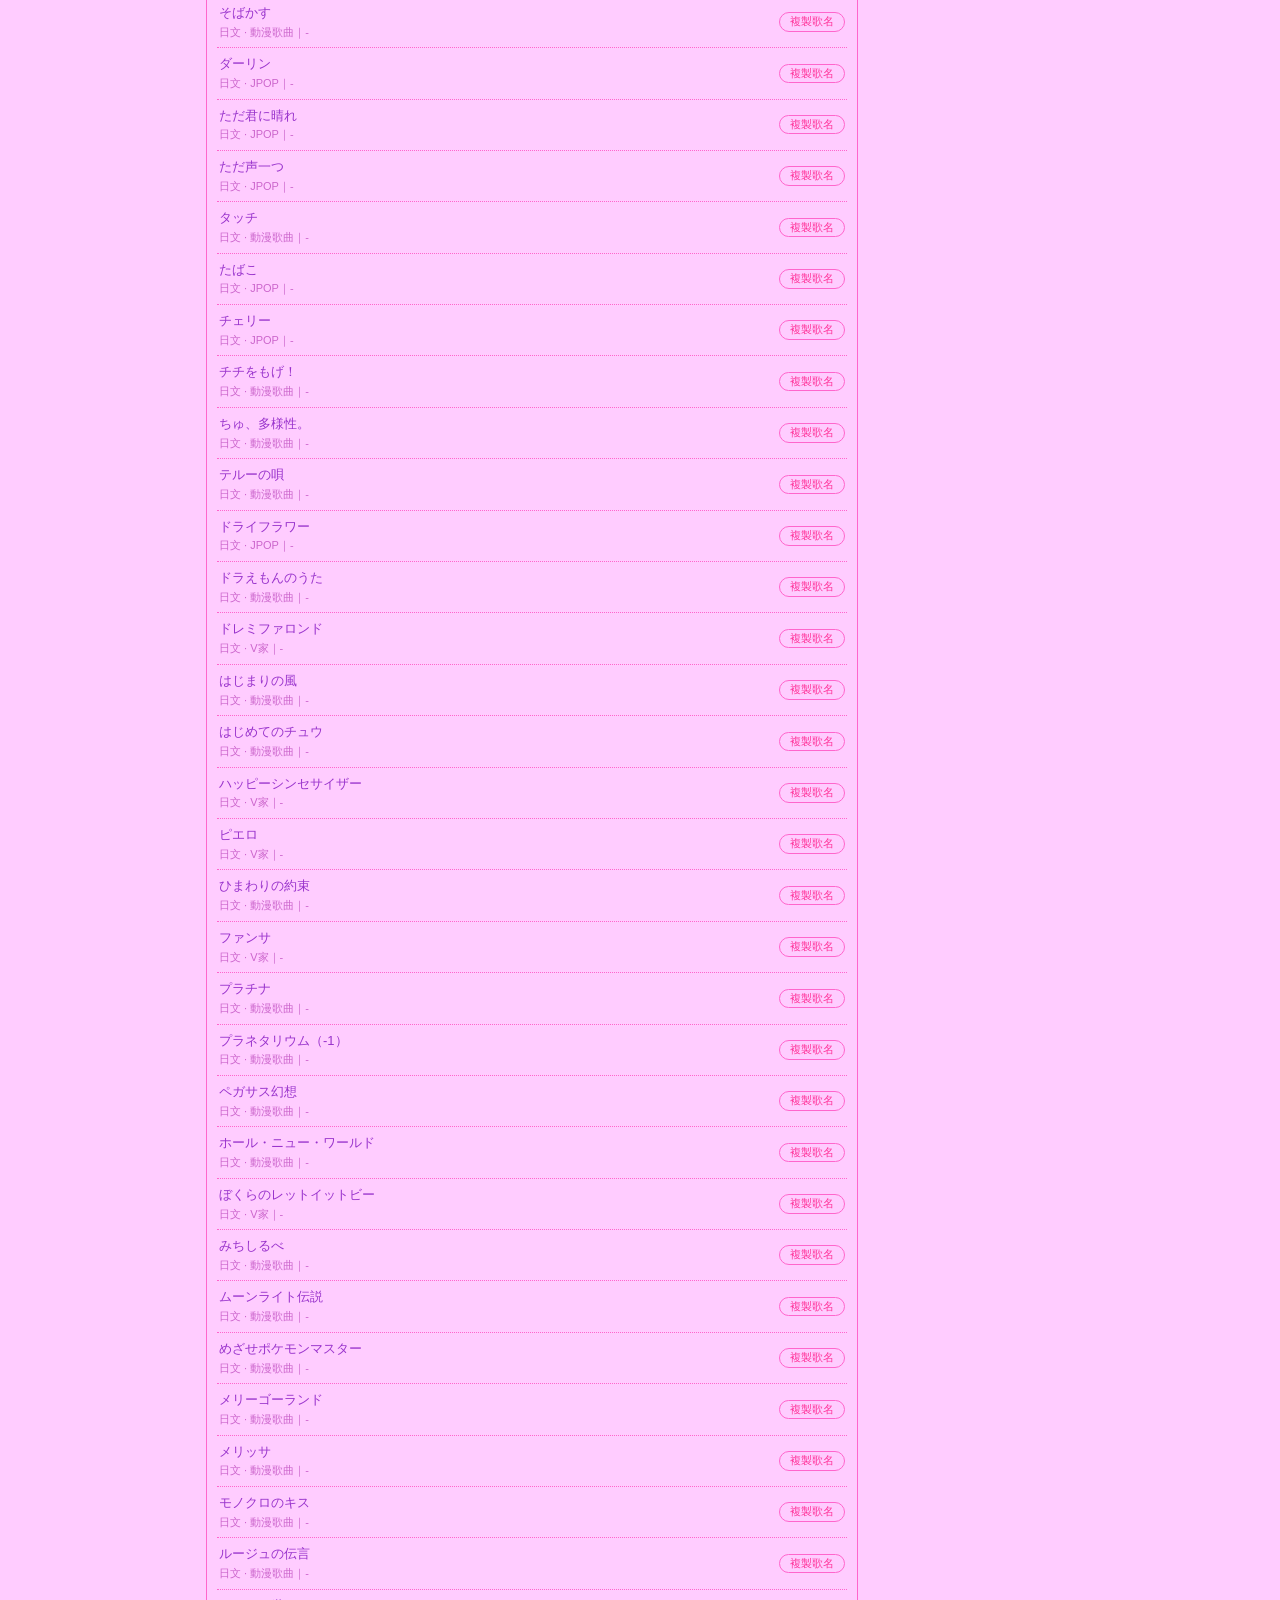
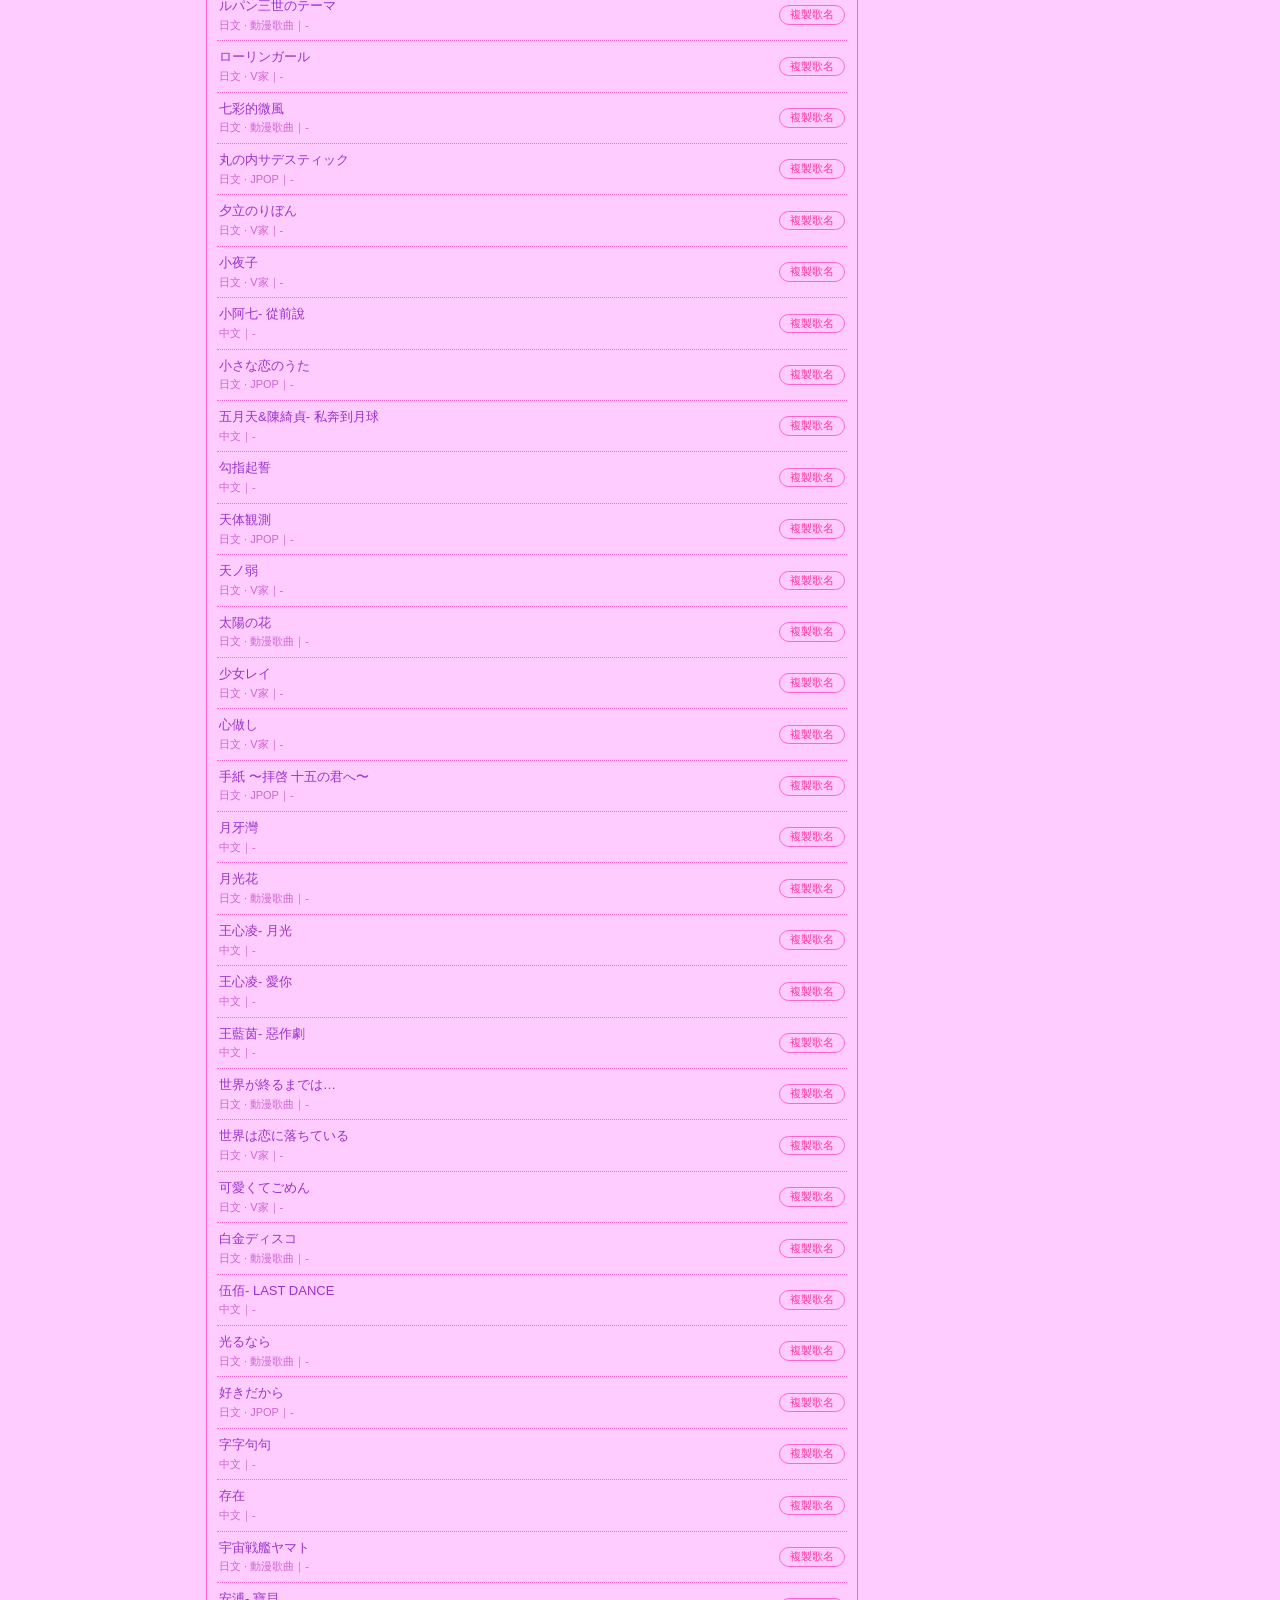
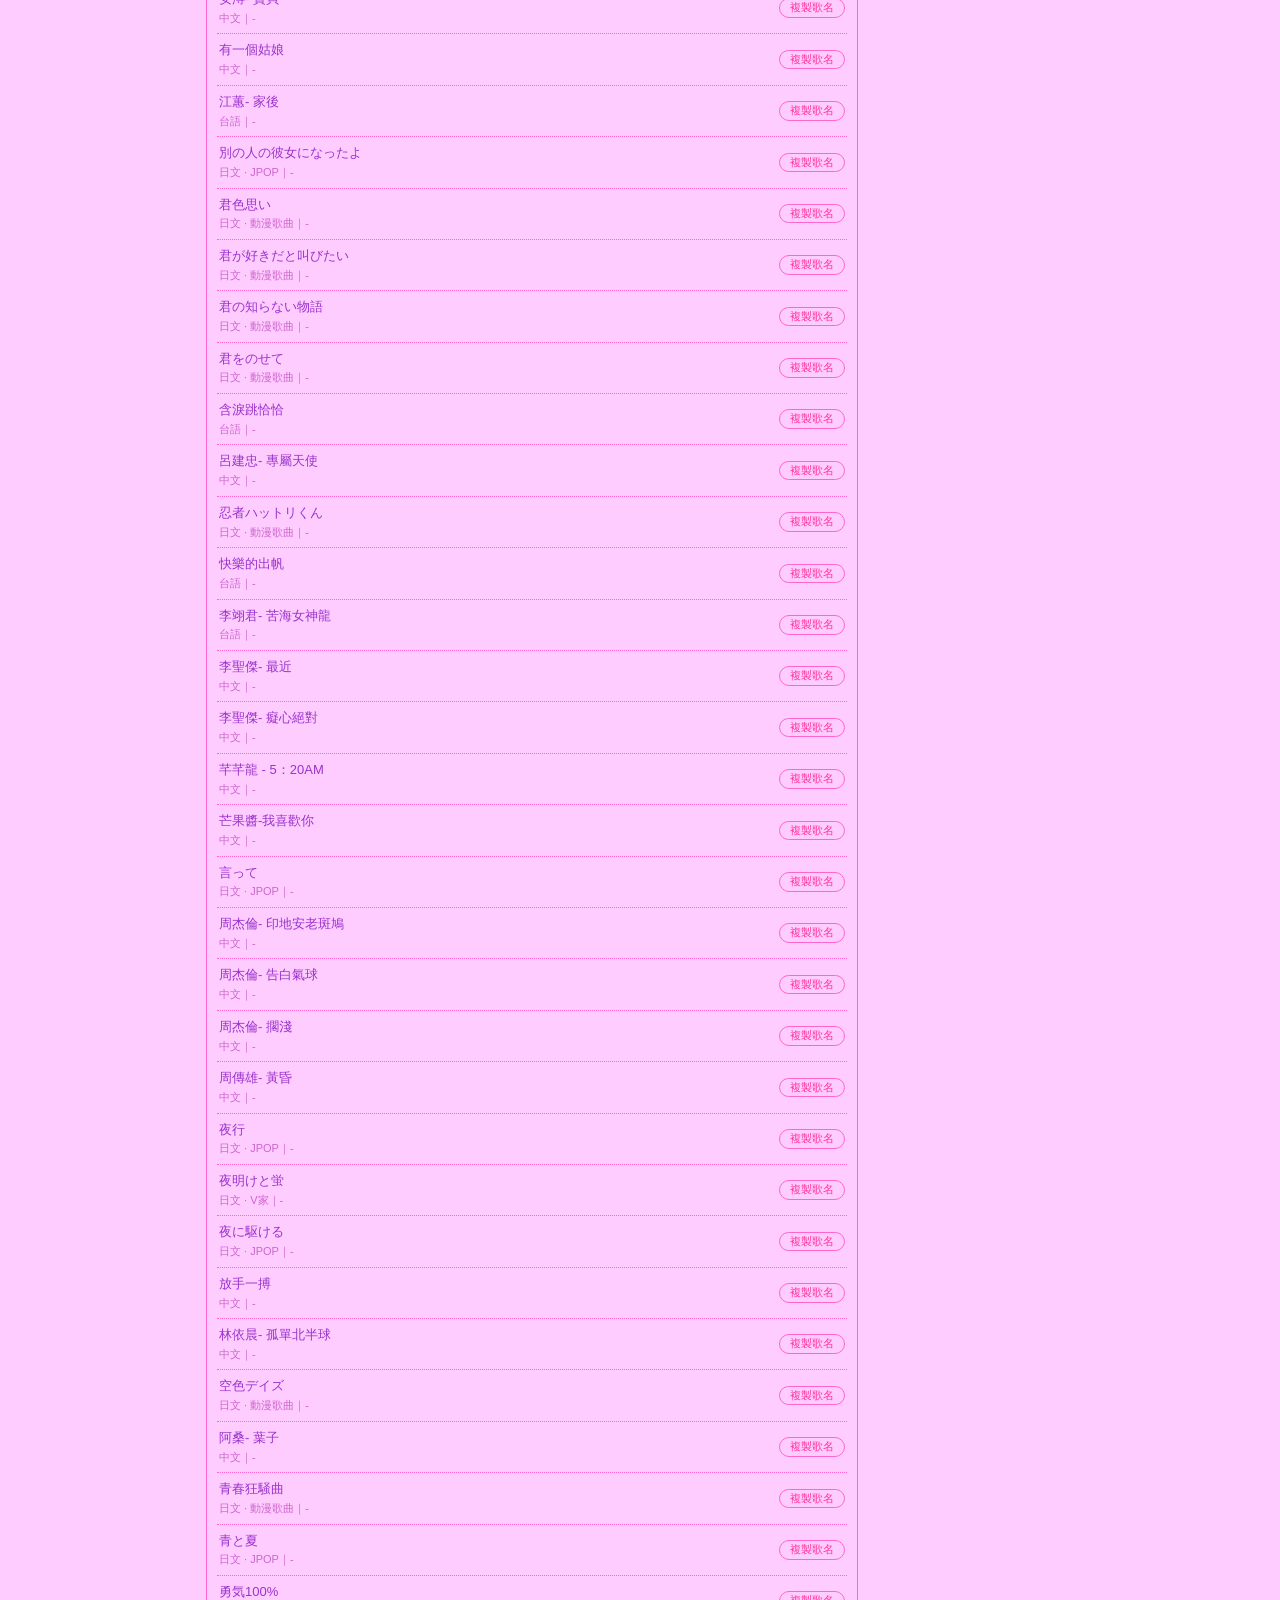
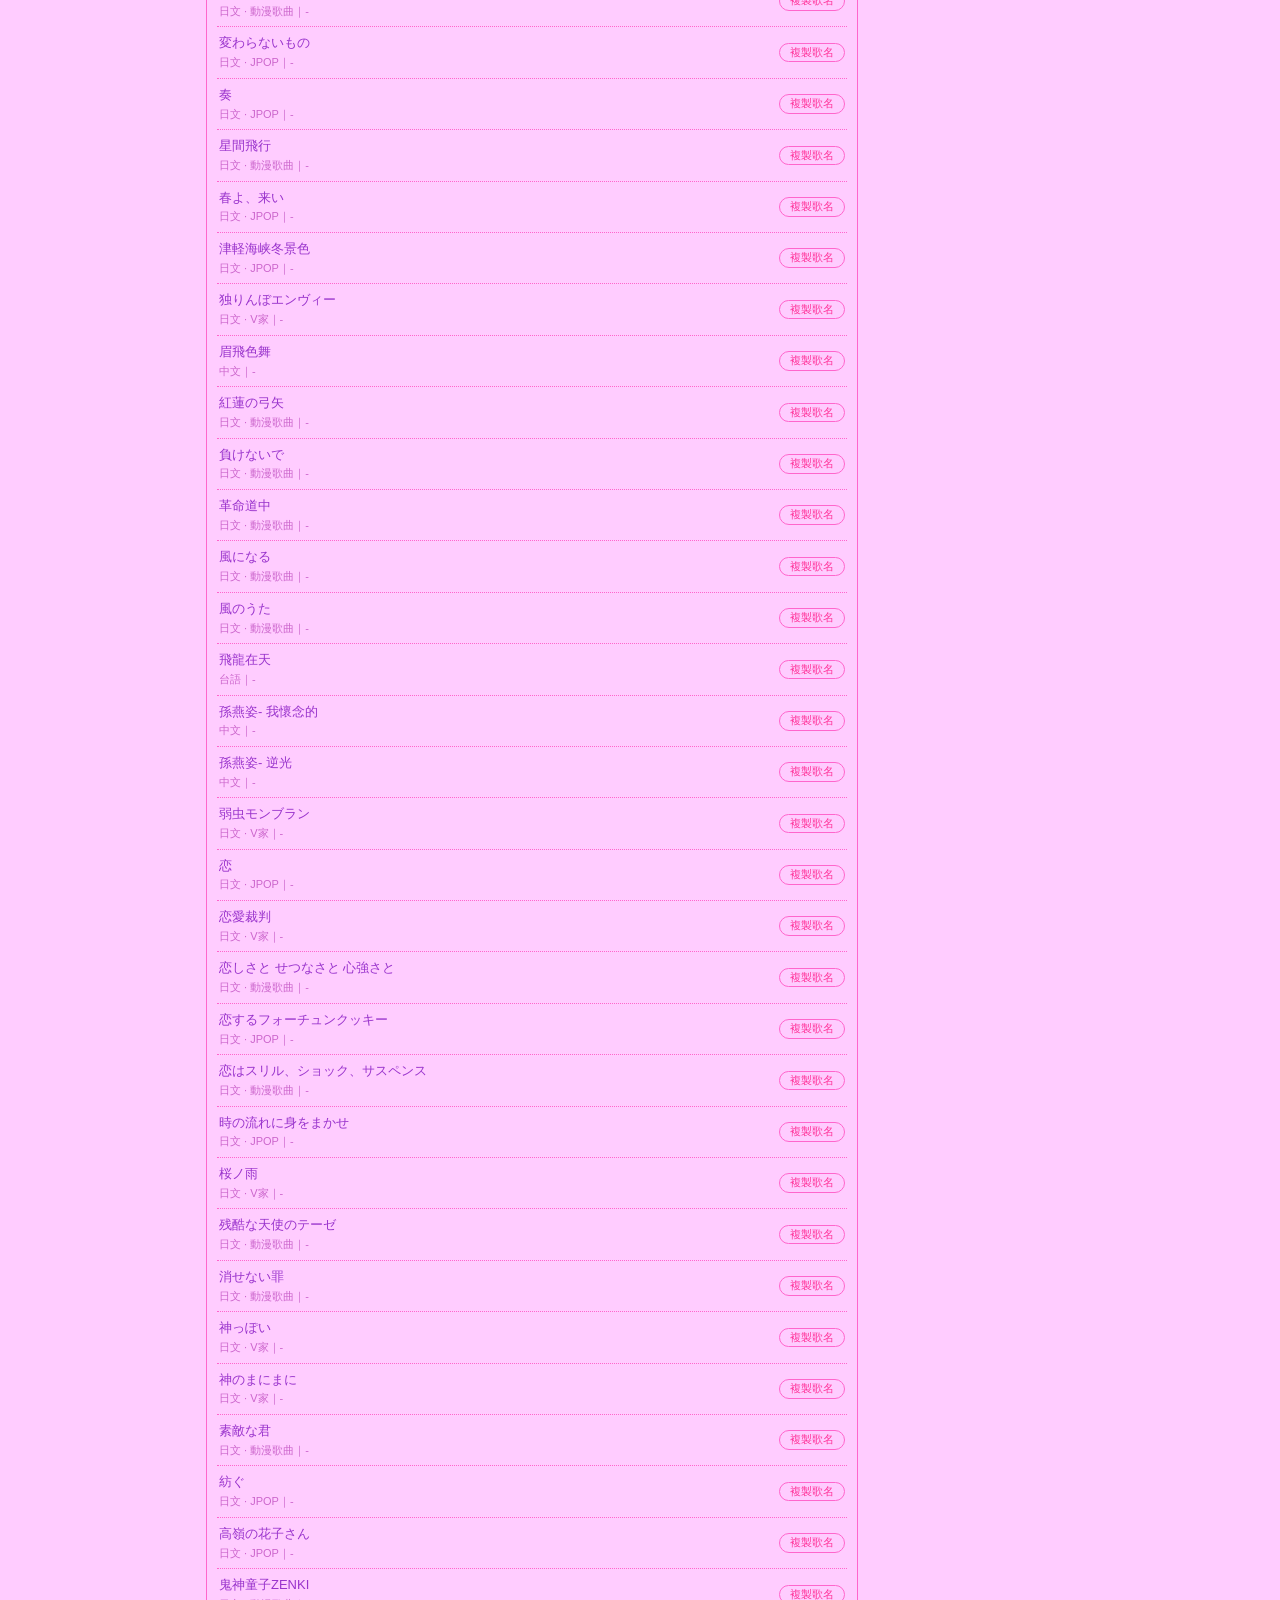
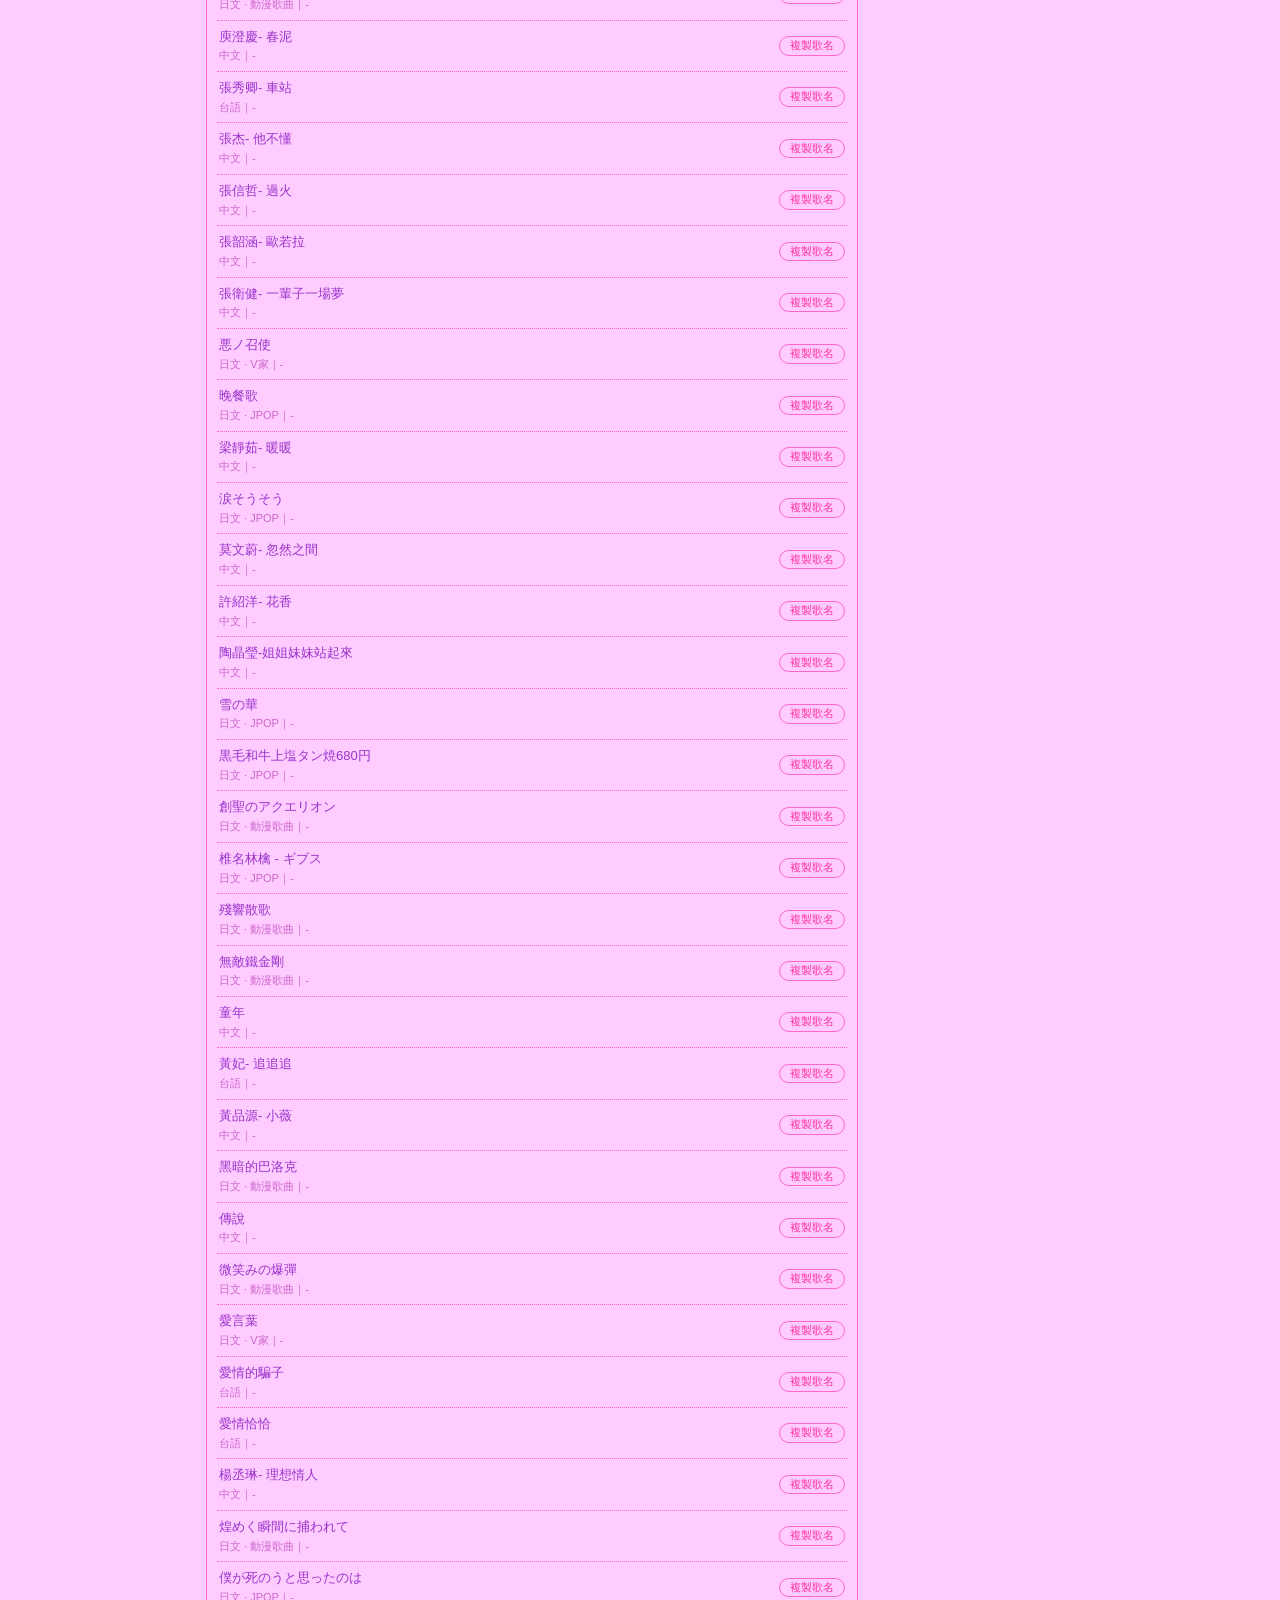
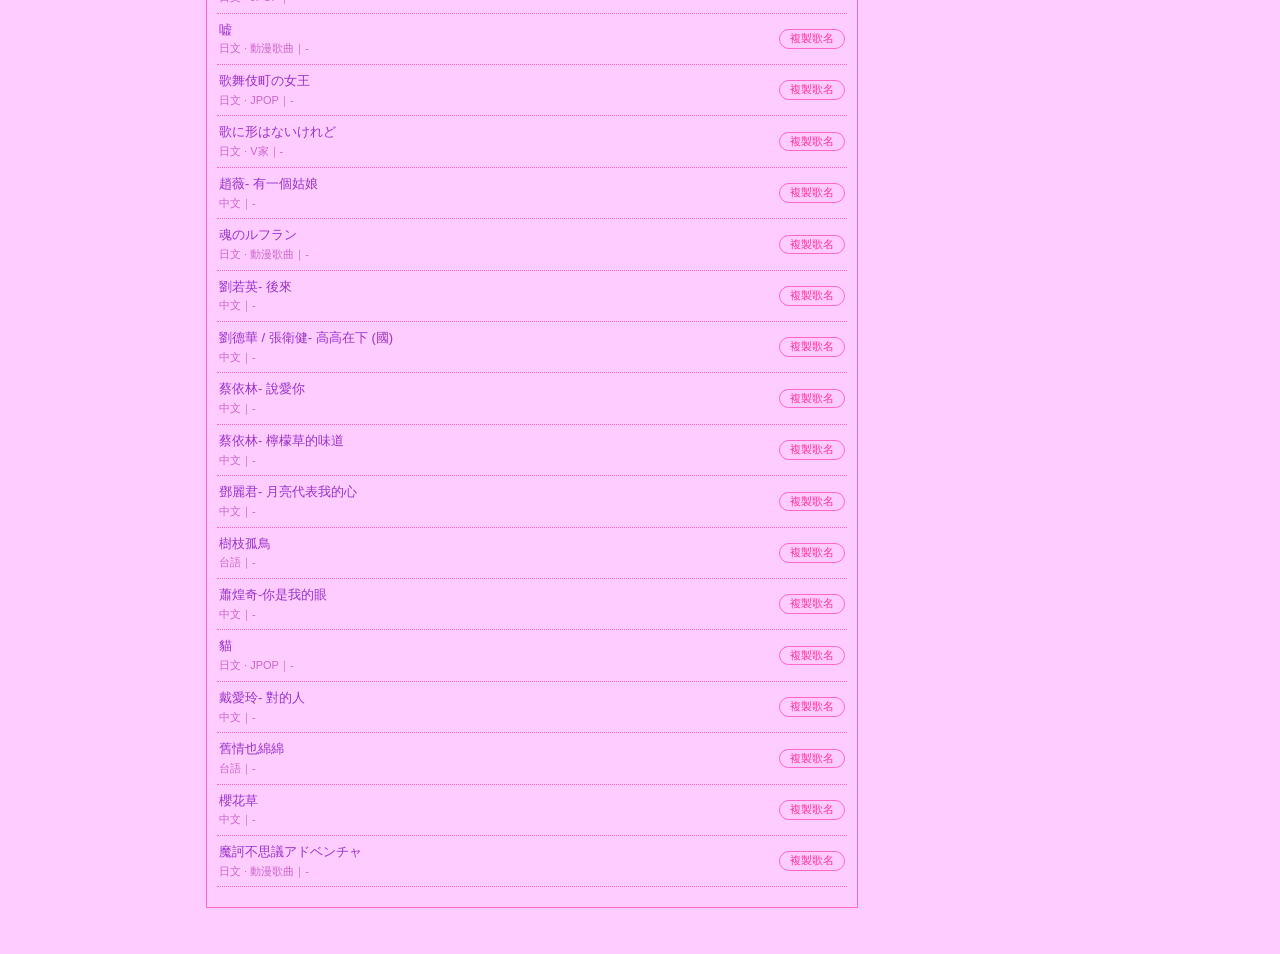
==== commit 9c29fcb4: "預設排序名稱改為熱門排行 Co-Authored-By: Claude Opus 5.5 <noreply@anthropic.com>" ====
--- a/site/index.html
+++ b/site/index.html
@@ -42,7 +42,7 @@
         <div class="list-head">
           <label class="sort">排序
             <select id="sort">
-              <option value="count" selected>唱過次數（多到少）</option>
+              <option value="count" selected>熱門排行</option>
               <option value="name">歌名（ABC・あいう・筆劃）</option>
               <option value="original">原始順序</option>
             </select>
